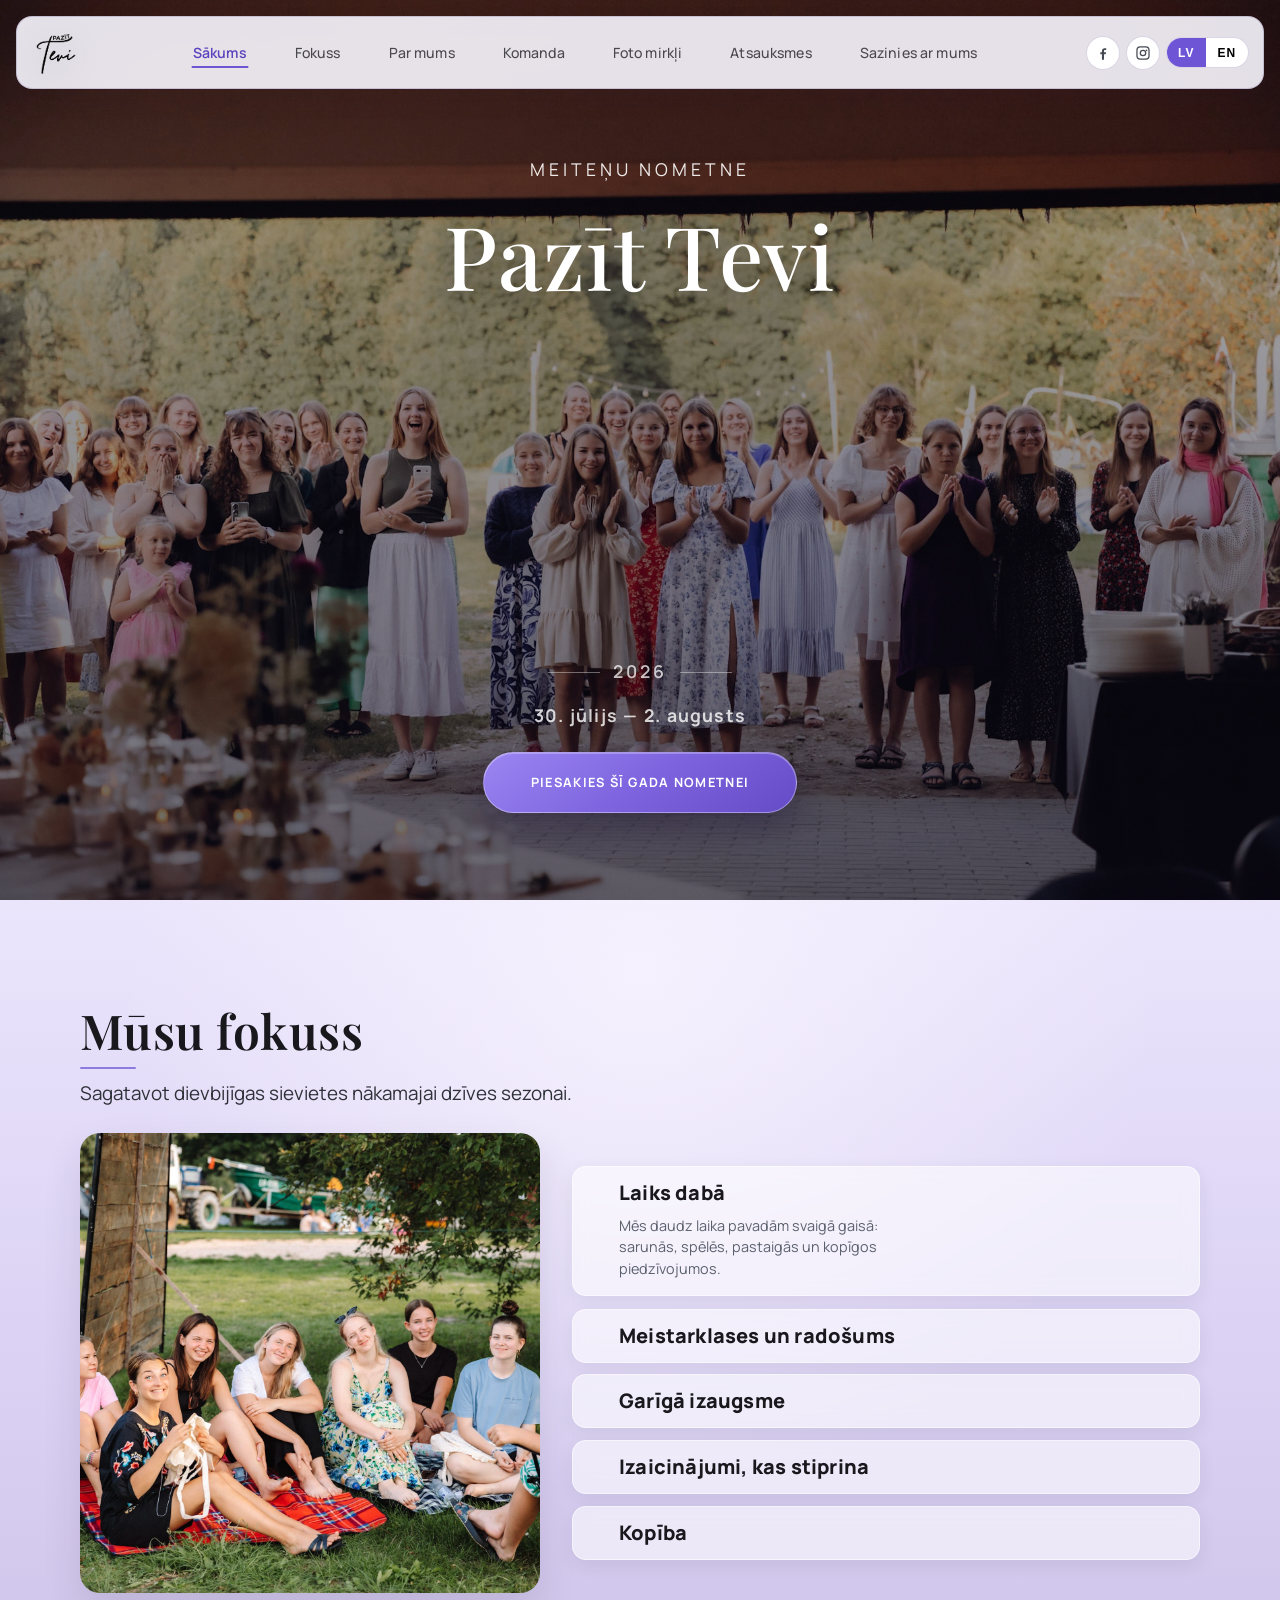
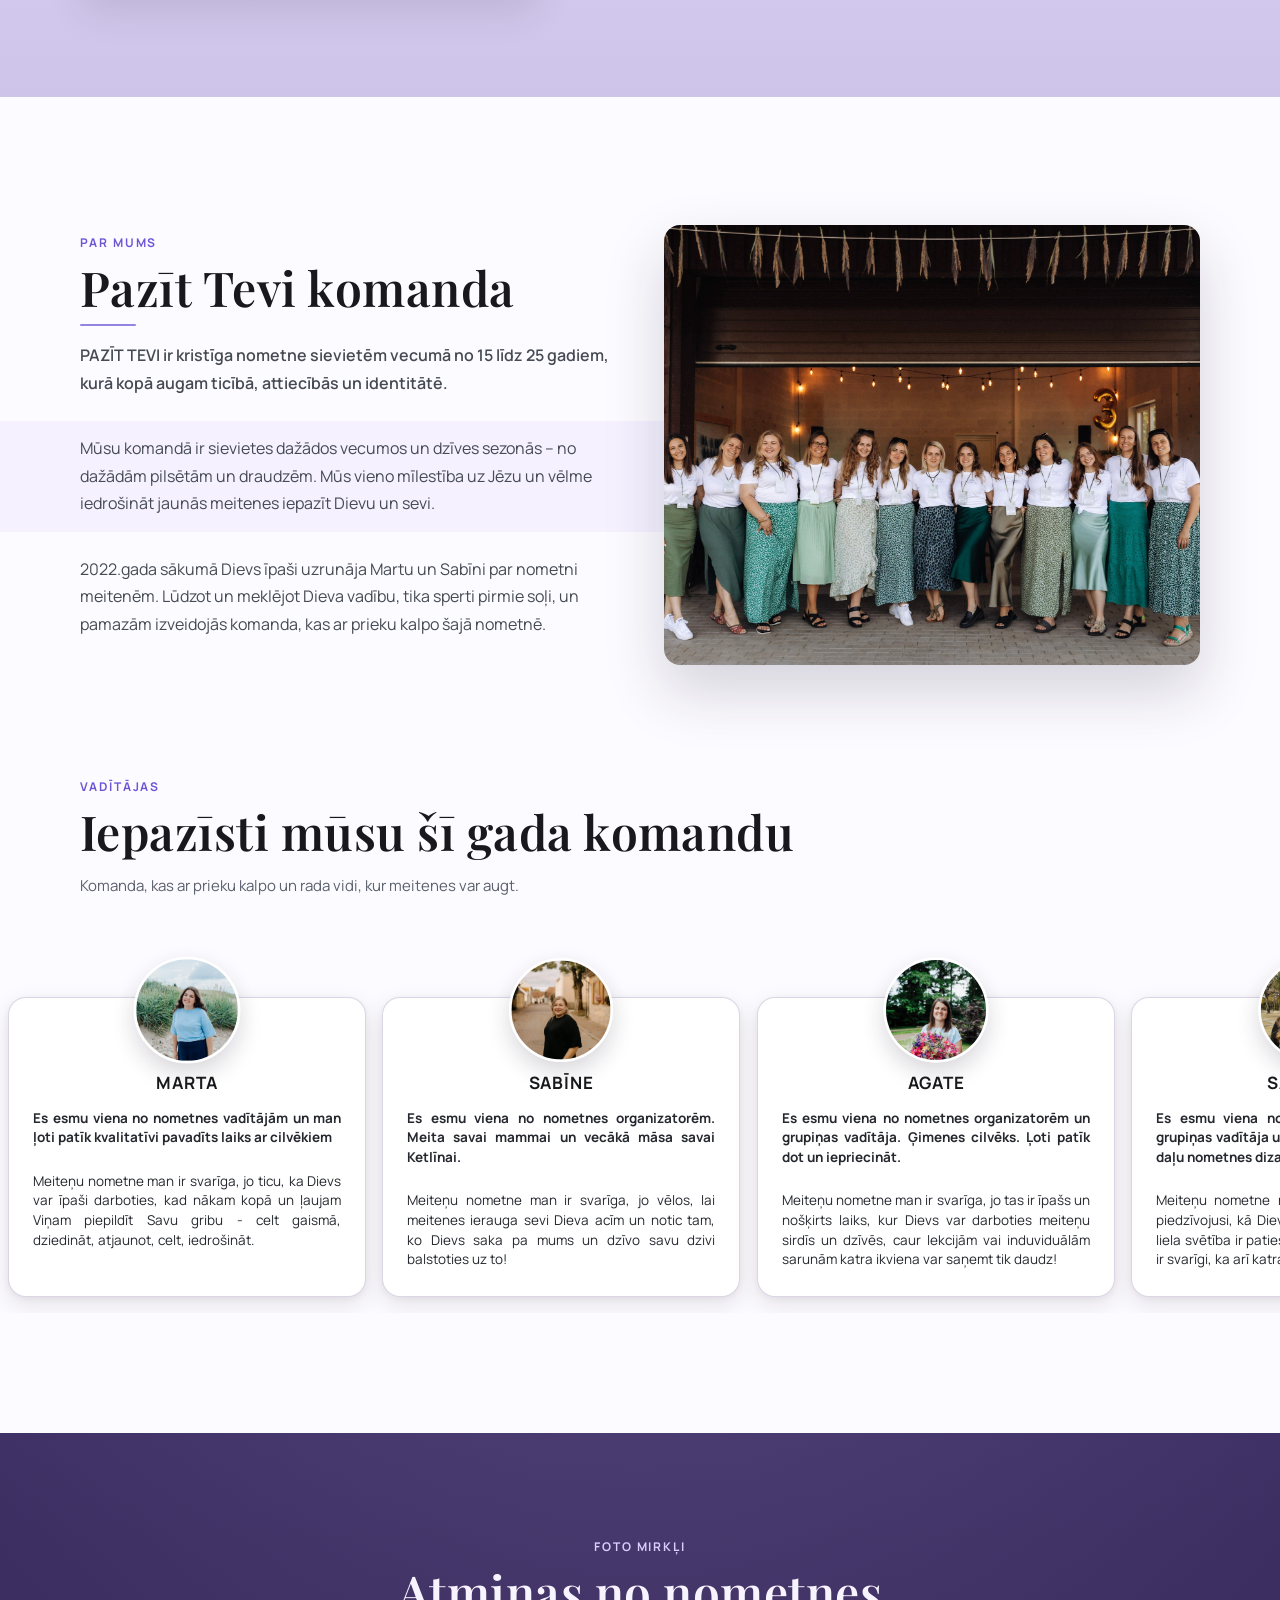
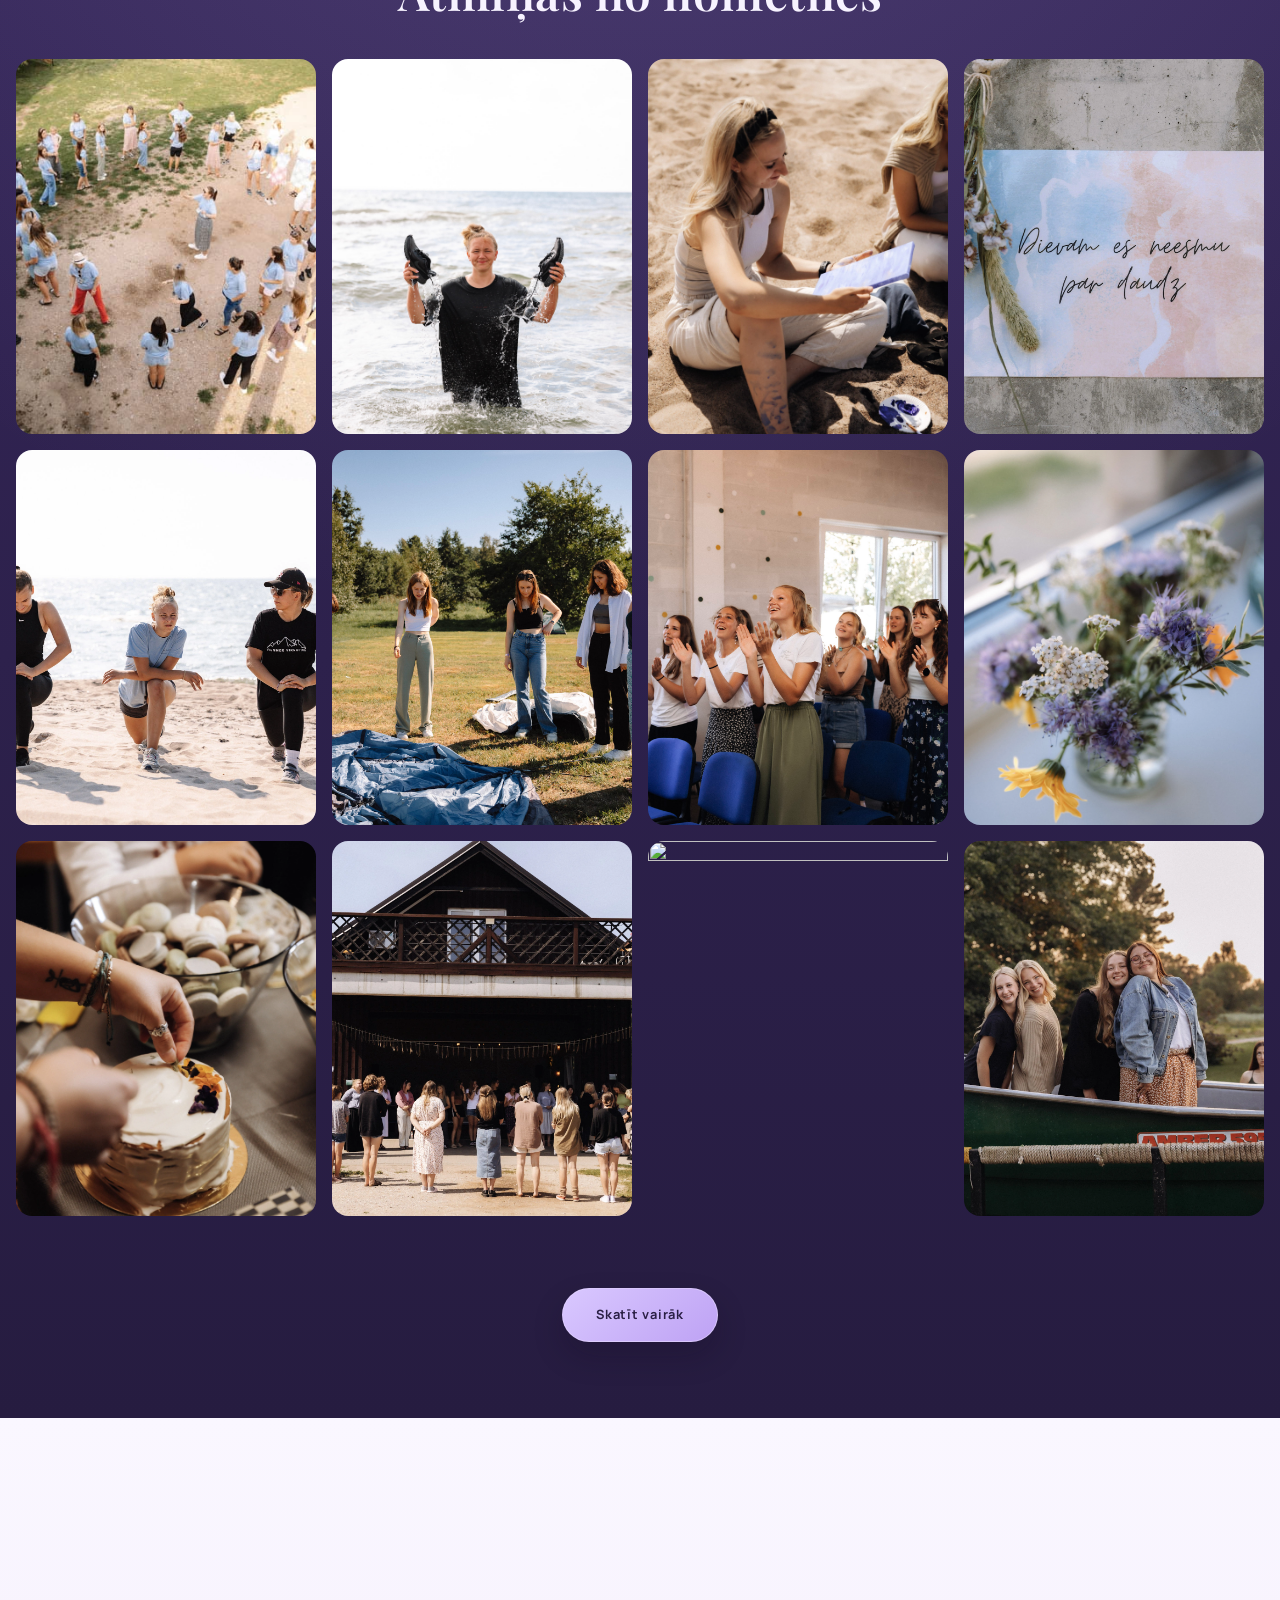
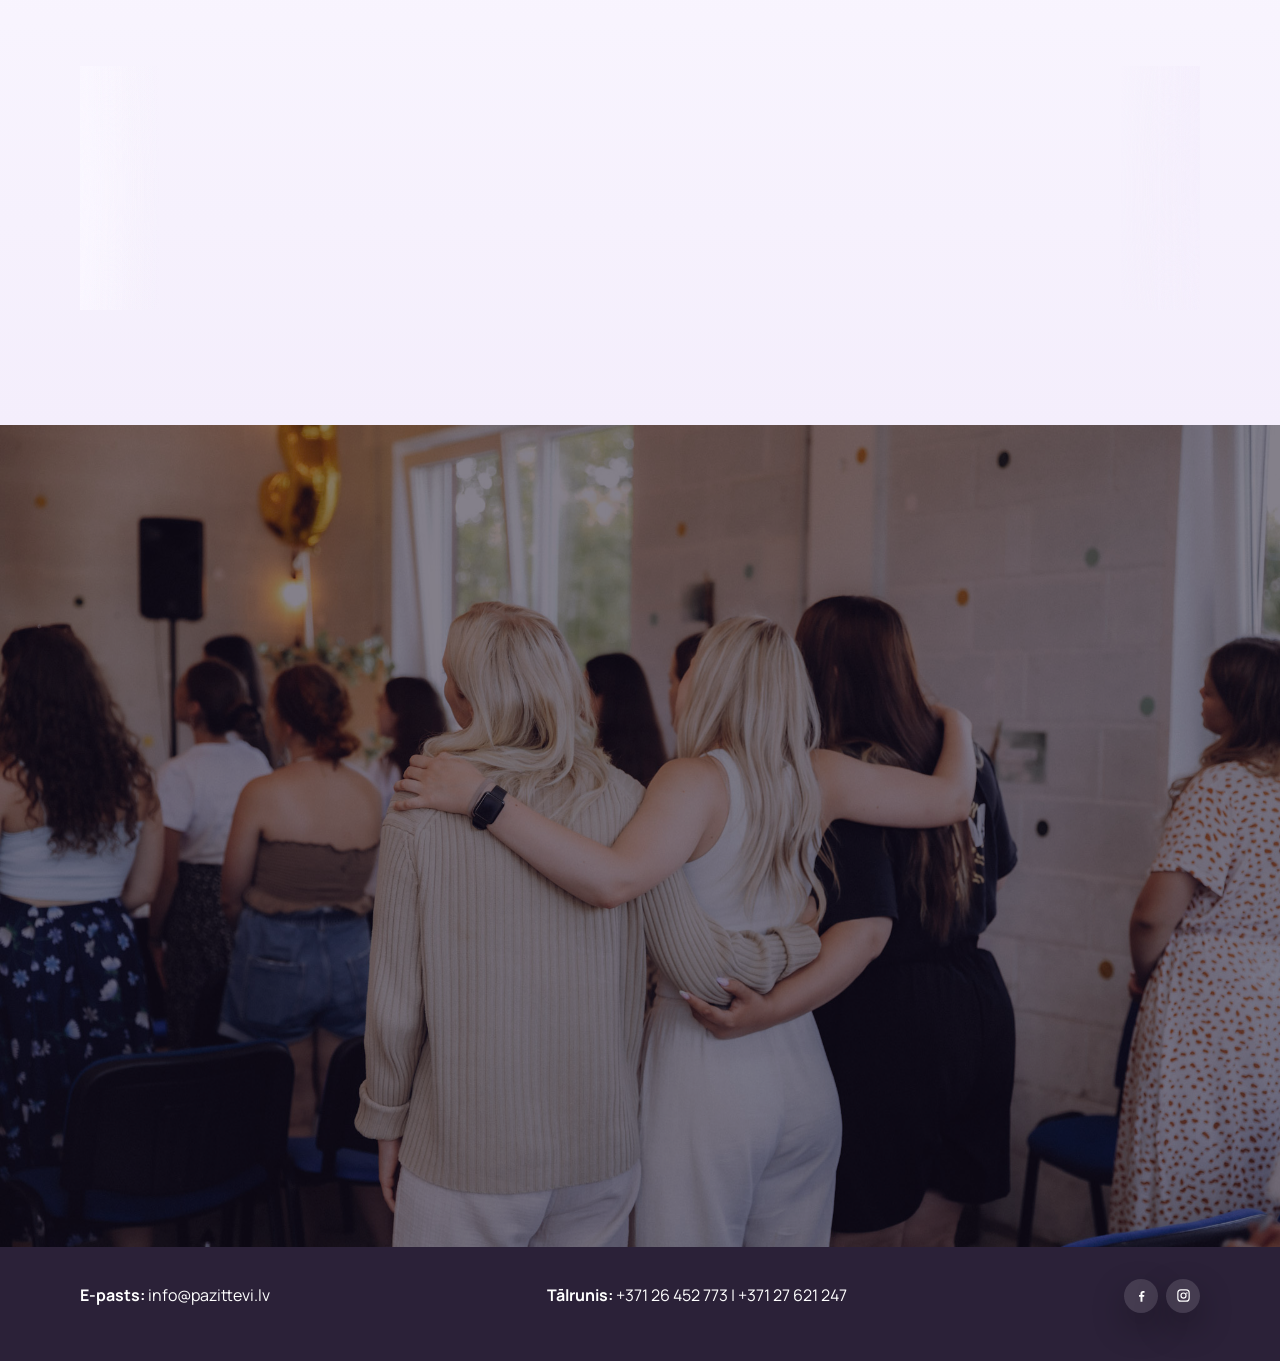
==== public/index.html @ a62237d1 "Pirms pieteikšanās" ====
<!doctype html>
<html lang="lv">
  <head>
    <meta charset="UTF-8" />
    <meta name="viewport" content="width=device-width, initial-scale=1.0" />
    <title data-i18n="meta.title">Pazīt Tevi | Meiteņu Nometne</title>
    <link rel="icon" type="image/png" href="assets/Galerija/fav/favicon.png" />
    <link rel="preconnect" href="https://fonts.googleapis.com" />
    <link rel="preconnect" href="https://fonts.gstatic.com" crossorigin />
    <link
      href="https://fonts.googleapis.com/css2?family=Manrope:wght@400;500;600;700&family=Playfair+Display:wght@500;600;700&display=swap"
      rel="stylesheet"
    />
    <link rel="stylesheet" href="styles.css" />
  </head>
  <body>
    <header class="hero" id="top">
      <div class="hero-overlay"></div>

      <nav class="top-nav" id="mainNav">
        <a href="#top" class="nav-logo" aria-label="Pazīt Tevi sākumlapa">
          <img src="assets/Hero_page/logo.webp" alt="Pazīt Tevi logo" class="logo-image" />
        </a>

        <div class="main-nav-wrap">
          <a href="#top" data-i18n="nav.home">Sākums</a>
          <a href="#focus" data-i18n="nav.focus">Fokuss</a>
          <a href="#about" data-i18n="nav.about">Par mums</a>
          <a href="#team" data-i18n="nav.team">Komanda</a>
          <a href="#gallery" data-i18n="nav.gallery">Foto mirkļi</a>
          <a href="#testimonials" data-i18n="nav.testimonials">Atsauksmes</a>
          <a href="#contact" data-i18n="nav.contact">Sazinies ar mums</a>
        </div>

        <div class="top-nav-actions">
          <a class="social-icon" href="https://www.facebook.com/pazitsevi" target="_blank" rel="noreferrer" aria-label="Facebook">
            <svg viewBox="0 0 24 24" aria-hidden="true"><path d="M13.5 22v-8h2.6l.4-3h-3V9.1c0-.9.3-1.6 1.6-1.6h1.7V4.8c-.3 0-1.3-.1-2.4-.1-2.4 0-4 1.5-4 4.2V11H8v3h2.4v8h3.1Z"/></svg>
          </a>
          <a class="social-icon" href="https://www.instagram.com/pazit.tevi?utm_source=ig_web_button_share_sheet&igsh=ZDNlZDc0MzIxNw==" target="_blank" rel="noreferrer" aria-label="Instagram">
            <svg viewBox="0 0 24 24" aria-hidden="true"><path d="M7.8 2h8.4A5.8 5.8 0 0 1 22 7.8v8.4a5.8 5.8 0 0 1-5.8 5.8H7.8A5.8 5.8 0 0 1 2 16.2V7.8A5.8 5.8 0 0 1 7.8 2Zm8.3 1.9H7.9a4 4 0 0 0-4 4v8.2a4 4 0 0 0 4 4h8.2a4 4 0 0 0 4-4V7.9a4 4 0 0 0-4-4ZM12 7a5 5 0 1 1 0 10 5 5 0 0 1 0-10Zm0 1.9a3.1 3.1 0 1 0 0 6.2 3.1 3.1 0 0 0 0-6.2Zm5.4-2a1.2 1.2 0 1 1 0 2.4 1.2 1.2 0 0 1 0-2.4Z"/></svg>
          </a>
          <div class="lang-toggle" aria-label="Language switch">
            <button type="button" class="lang-btn active" data-lang="lv">LV</button>
            <button type="button" class="lang-btn" data-lang="en">EN</button>
          </div>
        </div>
      </nav>

      <div class="hero-content">
        <p class="hero-kicker" data-i18n="hero.kicker">MEITEŅU NOMETNE</p>
        <h1 data-i18n="hero.title">Pazīt Tevi</h1>
        <p class="hero-badge" data-i18n="hero.badge">2026</p>
        <p class="hero-caption" data-i18n="hero.caption">30. jūlijs — 2. augusts</p>
        <a href="https://docs.google.com/forms/d/e/1FAIpQLSccI2GHdu2BFEukZKq_CNhr7xhRUPAUCy51gvwIo7NWw7q-Ww/viewform" target="_blank" rel="noreferrer" class="btn btn-hero" data-i18n="hero.cta">Piesakies šī gada nometnei</a>
      </div>
    </header>

    <main>
      <section class="section-block focus-section" id="focus">
        <div class="section-head center">
          <h2 data-i18n="focus.title">Mūsu fokuss</h2>
          <p class="focus-subtitle" data-i18n="focus.subtitle">Sagatavot dievbijīgas sievietes nākamajai dzīves sezonai.</p>
        </div>
        <div class="focus-layout">
          <img src="assets/Fokuss.webp" alt="Meitenes aktivitātēs dabā" data-i18n-attr="alt:focus.imageAlt" />
          <div class="focus-points">
            <article class="focus-item">
              <button class="focus-trigger" type="button" aria-expanded="false">
                <span class="focus-icon" aria-hidden="true"><i data-lucide="leaf"></i></span>
                <h3 class="focus-heading" data-i18n="focus.item1.title">Laiks dabā</h3>
                <span class="focus-chevron" aria-hidden="true"><i data-lucide="chevron-down"></i></span>
              </button>
              <div class="focus-panel">
                <p data-i18n="focus.item1.copy">Mēs daudz laika pavadām svaigā gaisā: sarunās, spēlēs, pastaigās un kopīgos piedzīvojumos.</p>
              </div>
            </article>
            <article class="focus-item">
              <button class="focus-trigger" type="button" aria-expanded="false">
                <span class="focus-icon" aria-hidden="true"><i data-lucide="palette"></i></span>
                <h3 class="focus-heading" data-i18n="focus.item2.title">Meistarklases un radošums</h3>
                <span class="focus-chevron" aria-hidden="true"><i data-lucide="chevron-down"></i></span>
              </button>
              <div class="focus-panel">
                <p data-i18n="focus.item2.copy">No ēst gatavošanas līdz kustībai, skaistumkopšanai un radošām aktivitātēm.</p>
              </div>
            </article>
            <article class="focus-item">
              <button class="focus-trigger" type="button" aria-expanded="false">
                <span class="focus-icon" aria-hidden="true"><i data-lucide="sparkles"></i></span>
                <h3 class="focus-heading" data-i18n="focus.item3.title">Garīgā izaugsme</h3>
                <span class="focus-chevron" aria-hidden="true"><i data-lucide="chevron-down"></i></span>
              </button>
              <div class="focus-panel">
                <p data-i18n="focus.item3.copy">Nometnes centrā ir laiks ar Dievu. Lekcijās, sarunās un klusumā mācāmies labāk iepazīt Dievu un sevi.</p>
              </div>
            </article>
            <article class="focus-item">
              <button class="focus-trigger" type="button" aria-expanded="false">
                <span class="focus-icon" aria-hidden="true"><i data-lucide="mountain"></i></span>
                <h3 class="focus-heading" data-i18n="focus.item4.title">Izaicinājumi, kas stiprina</h3>
                <span class="focus-chevron" aria-hidden="true"><i data-lucide="chevron-down"></i></span>
              </button>
              <div class="focus-panel">
                <p data-i18n="focus.item4.copy">Ir arī brīži, kas palīdz pārkāpt savām robežām, vairojot drosmi, izturību, uzticēšanos sev un komandai.</p>
              </div>
            </article>
            <article class="focus-item">
              <button class="focus-trigger" type="button" aria-expanded="false">
                <span class="focus-icon" aria-hidden="true"><i data-lucide="heart"></i></span>
                <h3 class="focus-heading" data-i18n="focus.item5.title">Kopība</h3>
                <span class="focus-chevron" aria-hidden="true"><i data-lucide="chevron-down"></i></span>
              </button>
              <div class="focus-panel">
                <p data-i18n="focus.item5.copy">Svarīga nometnes daļa ir būt kopā. Sarunas, smiekli un draudzība, kur vari būt pieņemta tāda, kāda esi.</p>
              </div>
            </article>
          </div>
        </div>
      </section>

      <section class="section-block split about-section" id="about">
        <div class="about-text">
          <p class="section-tag" data-i18n="about.tag">Par mums</p>
          <h2 data-i18n="about.title">Pazīt Tevi komanda</h2>
          <p data-i18n="about.copy">
            <span class="about-lead">PAZĪT TEVI ir kristīga nometne sievietēm vecumā no 15 līdz 25 gadiem, kurā kopā augam ticībā, attiecībās un identitātē.</span>
            <span class="about-paragraph about-paragraph-highlight">Mūsu komandā ir sievietes dažādos vecumos un dzīves sezonās – no dažādām pilsētām un draudzēm. Mūs vieno mīlestība uz Jēzu un vēlme iedrošināt jaunās meitenes iepazīt Dievu un sevi.</span>
            <span class="about-paragraph">2022.gada sākumā Dievs īpaši uzrunāja Martu un Sabīni par nometni meitenēm. Lūdzot un meklējot Dieva vadību, tika sperti pirmie soļi, un pamazām izveidojās komanda, kas ar prieku kalpo šajā nometnē.</span>
          </p>
        </div>
        <img class="about-image" src="assets/vaditajas/komanda.webp" alt="Nometnes dalībnieces" data-i18n-attr="alt:about.imageAlt" />
      </section>

      <section class="section-block leaders-section" id="team">
        <div class="section-head">
          <p class="section-tag" data-i18n="team.tag">Vadītājas</p>
          <h2 data-i18n="team.title">Iepazīsti mūsu šī gada komandu</h2>
          <p class="team-subtitle" data-i18n="team.subtitle">Komanda, kas ar prieku kalpo un rada vidi, kur meitenes var augt.</p>
        </div>
        <div class="carousel-shell leaders-shell">
          <div class="leaders-track" id="teamTrack" tabindex="0" aria-label="Vadītāju kartīšu karuselis">
            <article class="leader-card"><img src="assets/vaditajas/marta.webp" alt="Marta" /><h3>MARTA</h3><p class="lead-strong">Es esmu viena no nometnes vadītājām un man ļoti patīk kvalitatīvi pavadīts laiks ar cilvēkiem</p><p>Meiteņu nometne man ir svarīga, jo ticu, ka Dievs var īpaši darboties, kad nākam kopā un ļaujam Viņam piepildīt Savu gribu - celt gaismā, dziedināt, atjaunot, celt, iedrošināt.</p></article>
            <article class="leader-card"><img src="assets/vaditajas/sabine.webp" alt="Sabine" /><h3>SABĪNE</h3><p class="lead-strong">Es esmu viena no nometnes organizatorēm. Meita savai mammai un vecākā māsa savai Ketlīnai.</p><p>Meiteņu nometne man ir svarīga, jo vēlos, lai meitenes ierauga sevi Dieva acīm un notic tam, ko Dievs saka pa mums un dzīvo savu dzivi balstoties uz to!</p></article>
            <article class="leader-card"><img src="assets/vaditajas/agate.webp" alt="Agate" /><h3>AGATE</h3><p class="lead-strong">Es esmu viena no nometnes organizatorēm un grupiņas vadītāja. Ģimenes cilvēks. Ļoti patīk dot un iepriecināt.</p><p>Meiteņu nometne man ir svarīga, jo tas ir īpašs un nošķirts laiks, kur Dievs var darboties meiteņu sirdīs un dzīvēs, caur lekcijām vai induviduālām sarunām katra ikviena var saņemt tik daudz!</p></article>
            <article class="leader-card"><img src="assets/vaditajas/samanta.webp" alt="Samanta" /><h3>SAMANTA</h3><p class="lead-strong">Es esmu viena no nometnes organizatorēm, grupiņas vadītāja un arī tā, kas rūpējas par lielu daļu nometnes dizaina.</p><p>Meiteņu nometne man ir ļoti svarīga, jo esmu piedzīvojusi, kā Dievs ir mainījis manu sirdi un cik liela svētība ir patiesi nodoties Viņam. Tāpēc man ir svarīgi, ka arī katra meitene to var piedzīvot.</p></article>
            <article class="leader-card"><img src="assets/vaditajas/ance.webp" alt="Ance" /><h3>ANCE</h3><p class="lead-strong">Es esmu tā, kura rada svētku sajūtu un skaistumu apkārt nometnē. Man ir svarīgas un pamanu mazās detaļas.</p><p>Meiteņu nometne man ir svarīga, jo man rūp, lai jaunas meitenes iepazītu Dievu un caur to atklātu savu identitāti, sievišķību un aicinājumu.
           </p></article>
            <article class="leader-card"><img src="assets/vaditajas/agnese.webp" alt="Agnese" /><h3>AGNESE</h3><p class="lead-strong">Es esmu atbildīga par nometnes kārtību un tīrību. Man patik parūpēties, lai visi justos labi.</p><p>Meiteņu nometne man ir svarīga, jo tā ir vieta meitenēm, kur piedzīvot māsu sadraudzību, sapratni, piedzīvot cerību, piedošanu, un iespēju piedot citiem.</p></article>
            <article class="leader-card"><img src="assets/vaditajas/zanda.webp" alt="Zanda" /><h3>ZANDA</h3><p class="lead-strong">Es esmu daudzpusīgums:s grupiņas vadītāja, slavēšanas komandā un meistarklases vadītāja šī gada nometnē.</p><p>Meiteņu nometne man ir svarīga, jo pasaule ir diezgan skarba vieta, kurā, manuprāt, ir labi, ka meitenes iegūst kādu “virzienu karti” savai vērtībai, nozīmībai un brīnišķīgumam Dieva acīs.</p></article>
            <article class="leader-card"><img src="assets/vaditajas/amanda.webp" alt="Amanda" /><h3>AMANDA</h3><p class="lead-strong">Es esmu nometnes plānošanas komandā un meiteņu grupas vadītāja, mani interesē viss par un ap veselīgu dzīvesveidu. </p><p>Meiteņu nometne man ir īpaši svarīga, jo redzu, cik daudz tajā var mācīties, dzirdēt un no jauna atklāt patiesības, ko Bībele māca par sievieti.</p></article>
            <article class="leader-card"><img src="assets/vaditajas/diana.webp" alt="Diāna" /><h3>DIĀNA</h3><p class="lead-strong">Es esmu sieva vienam,mamma četriem un Dieva mīļā meita. Ikdienā nodarbojas ar "viesuļvētras" koordinēšanu.
</p><p>Meiteņu nometne man ir svarīga,jo tā ir iespēja kalpojot citām,augt pašai. Esmu pārliecināta,ka sievietēm ir ļoti svarīga kopiena, kurā justies sadzirdētai,saprastai un apmīļotai.
</p></article>
            <article class="leader-card"><img src="assets/vaditajas/karline.webp" alt="Karlīne" /><h3>KARLĪNE</h3><p class="lead-strong">Esmu grupiņas vadītāja. Manu sirdi īpaši silda skaisti saulrieti un cilvēku smiekli.
</p><p>Meiteņu nometne man ir svarīga, jo tā palīdz meitenēm piedzīvot Dieva mīlestību, noticēt tai un iemācīties pieņemt sevi tādas, kādas Dievs viņas ir radījis.</p></article>
            <article class="leader-card"><img src="assets/vaditajas/guna.webp" alt="Guna" /><h3>GUNA</h3><p class="lead-strong">Es esmu mazās grupas vadītāja un palīdzu ar citiem mazākiem, lielākiem darbiņiem. Esmu ļoti pacietīga.</p><p>Meiteņu nometne man ir svarīga, jo tā stiprina ticību, veicina vērtību apzināšanos un palīdz augt garīgi, emocionāli un savstarpējās attiecībās.</p></article>
          </div>
        </div>
      </section>

      <section class="section-block gallery-section" id="gallery">
        <div class="section-head center">
          <p class="section-tag" data-i18n="gallery.tag">Foto mirkļi</p>
          <h2 data-i18n="gallery.title">Atmiņas no nometnes</h2>
        </div>
        <div class="mosaic-grid">
          <img class="mosaic-tall" src="assets/Galerija/12/ice_breaker.webp" alt="" />
          <img src="assets/Galerija/12/lej_kurpes.webp" alt="" />
          <img src="assets/Galerija/12/sonora_krasas.webp" alt="" />
          <img class="mosaic-wide" src="assets/Galerija/12/uzraksts_par_daudz.webp" alt="" />
          <img src="assets/Galerija/12/vingro_3_jura.webp" alt="" />
          <img class="mosaic-tall" src="assets/Galerija/12/telti_stelle_vairaki.webp" alt="" />
          <img src="assets/Galerija/12/barins_plaude.webp" alt="" />
          <img src="assets/Galerija/12/zil_puke.webp" alt="" />
          <img class="mosaic-wide" src="assets/Galerija/12/taisa_kuku.webp" alt="" />
          <img src="assets/Galerija/12/garaza_apli.webp" alt="" />
          <img src="assets/Galerija/12/3_samilojas.webp" alt="" />
          <img src="assets/Galerija/12/meitenes_laiva.webp" alt="" />
        </div>
        <a href="gallery.html" class="see-more" data-i18n="gallery.more">Skatīt vairāk</a>
      </section>

      <section class="section-block testimonials-section" id="testimonials">
        <div class="section-head center">
          <p class="section-tag" data-i18n="testimonials.tag">Atsauksmes</p>
          <h2 data-i18n="testimonials.title">Ko saka meitenes pēc nometnes</h2>
        </div>
        <div class="carousel-shell reviews-shell">
          <div class="reviews-track" id="reviewsTrack">
            <article class="review-card">
              <h3 class="review-name">Lana</h3>
              <p class="review-role">NOMETNES DALĪBNIECE</p>
              <p class="review-text" data-fulltext="Nometne, brīdis, kur es saņēmu drosmi atvērt savu sirdi un izlaist ilgi turētos putniņus no šī smagā dzelzs būra. Vieta, kur var izjust milzīgu lepnumu par ikvienu lielo un mazo sievieti, kur var izjust izaugsmi un atvērtību. Šī bija vieta, kur varēju atkal sajust un būt pateicīga, lepna par to, ka esmu sieviete. Pateikties par visu, kas ir bijis un šīs četras dienas, man liekas, ka ir iedvesma uz visām nākošajām dienām, ka mana pagātne nav punkts manam stāstam, ka tas ir tikai viens no komatiem. Visiem notikumiem ir iemesls, tam visam ir vērtība. Mēs varam būt sievietes un lepoties ar to, nevis kaunēties. Mēs esam Dieva princeses, kurām kroni ir uzlicis pats visuvarenais Dievs, bet tā ir mūsu izvēle šo kroni piekārtot, kad tas ir sašķiebies. Viņš gaida mūs mājās un Viņš ir devis mums brīvu izvēli - būt Viņa bērniem, Viņa princesītēm. Sirds visvairāk saka - PALDIES. Tiik vērtīgi."></p>
              <button type="button" class="read-more">Lasīt vairāk</button>
            </article>
            <article class="review-card">
              <h3 class="review-name">Katrīna</h3>
              <p class="review-role">NOMETNES DALĪBNIECE</p>
              <p class="review-text" data-fulltext="Šī nometne man bija liela svētība. Es guvu iespēju pārdomāt dažādas man svarīgas tēmas, vēl vairāk satuvināties ar Dievu un redzēt, kā Viņš darbojās visu meiteņu dzīvēs. Šīs dienas nometnē bija emocijām bagātas un piepildītas ar Dieva mīlestību."></p>
              <button type="button" class="read-more">Lasīt vairāk</button>
            </article>
            <article class="review-card">
              <h3 class="review-name">Inita</h3>
              <p class="review-role">NOMETNES DALĪBNIECE</p>
              <p class="review-text" data-fulltext="Man dodoties uz nometni nebija nekādas ekspektacijas un likās cik tas būs savādi. Neviens džeks nebūs, reāli kā tas būs? Bet nometne meitenēm, to nevar pat aprakstīt cik īpaši tas ir. Runāt par aktuālām lietām, kas ir kā iedrošinājums meitenēm, veidot neaizmirstamas draudzības, būt saprastai un atrasties gaisotnē, kas ir vienkārši pilna ar mīlestību un sievišķību. Un pat nostaigāt nometni ar kleitu vai svārkiem un tev nav jāpārģērbjas, ja gribi iesaistīties, jo kleita visbiežāk nav atbilstošākais apģērbs, tā jau pati par sevi ir uzvara. Grūti pat vārdiem aprakstīt, bet nometnē justies tik brīvi un tik mīlēti un bez jebkādiem kompleksiem, runāt par ticību, atlaist kādas sāpes, uzzināt ko jaunu par aktuālām tēmām un sevi, stiprināt saikni ar Dievu un mācīties no vecākām māsām. Tieši tādu nometni novēlu katram dzīvē piedzīvot."></p>
              <button type="button" class="read-more">Lasīt vairāk</button>
            </article>
            <article class="review-card">
              <h3 class="review-name">Karīna</h3>
              <p class="review-role">NOMETNES DALĪBNIECE</p>
              <p class="review-text" data-fulltext="Meiteņu nometne pazīt sevi = pazīt tevi šogad notika pirmo reizi, tā bija iespēja ieskatīties savā sirdī un iepazīt tā sirdi, kas mūs ir radījis. Četru dienu garumā mēs meitenes varējām klausīties lekcijas par tādām tēmām kā sieviete, sievietes cikls, attiecības ar pretējo dzimumu, vecākiem un mūsu radītāju un noslēdzošā lekcija bija par piedošanu. Lekcijās dzirdētais nepalika dzirdēts pa ausu galam, bet gan mājās tika paņemtas kādas vērtīgas atziņas un lietas, kuras turpmāk pielietot ikdienas. Vēl bez lekcijām mēs kopā skatījāmies filmu, devāmies kopīgā fiziski smagā pārbaudījumā, dejojām, izpaudāmies radoši dažādās radošajās darbnīcās un apzinājāmies savu vērtību, kā arī vienojāmies iedrošinošās sarunās mazajās grupiņās. Pirmspēdējā nometnes vakarā mums bija sagatavotas skaistas svētku vakariņas, kurās varējām svinēt sevi un piedzīvoto. Bet visa pamatā bija mūsu Kungs, mēs To kopīgi slavējām, dziedot un dejojot un priecājoties par kopīgu debesu Tēvu. Nometnē varēja ieraudzīt cik apbrīnojama ir meiteņu kopība un atbalsts vienai pret otru. Man bija patiess prieks būt daļai no pirmās meiteņu nometnes."></p>
              <button type="button" class="read-more">Lasīt vairāk</button>
            </article>
          </div>
        </div>
      </section>
    </main>

    <section class="contact-section" id="contact">
      <div class="contact-overlay"></div>
      <div class="contact-card">
        <p class="section-tag" data-i18n="contact.tag">Sazinies ar mums</p>
        <h2 data-i18n="contact.title">Sazinies ar mums</h2>
        <form class="contact-form" action="https://formsubmit.co/info@pazittevi.lv" method="POST">
          <input type="hidden" name="_captcha" value="false" />
          <input type="hidden" name="_subject" value="Jauns pieteikums no Pazit Tevi mājaslapas" />
          <label><span data-i18n="contact.name">Vārds</span><input type="text" name="name" required /></label>
          <label><span data-i18n="contact.emailLabel">E-pasts</span><input type="email" name="email" required /></label>
          <label><span data-i18n="contact.question">Jautājums</span><textarea name="message" rows="5" required></textarea></label>
          <button type="submit" class="btn" data-i18n="contact.send">Nosūtīt</button>
        </form>
      </div>
    </section>

    <footer class="site-footer">
      <div class="footer-inner">
        <p><strong data-i18n="footer.emailLabel">E-pasts:</strong> info@pazittevi.lv</p>
        <p><strong data-i18n="footer.phoneLabel">Tālrunis:</strong> +371 26 452 773   |   +371 27 621 247</p>
        <div class="footer-icons">
          <a href="https://www.facebook.com/pazitsevi" target="_blank" rel="noreferrer" aria-label="Facebook">
            <svg viewBox="0 0 24 24" aria-hidden="true"><path d="M13.5 22v-8h2.6l.4-3h-3V9.1c0-.9.3-1.6 1.6-1.6h1.7V4.8c-.3 0-1.3-.1-2.4-.1-2.4 0-4 1.5-4 4.2V11H8v3h2.4v8h3.1Z"/></svg>
          </a>
          <a href="https://www.instagram.com/pazit.tevi?utm_source=ig_web_button_share_sheet&igsh=ZDNlZDc0MzIxNw==" target="_blank" rel="noreferrer" aria-label="Instagram">
            <svg viewBox="0 0 24 24" aria-hidden="true"><path d="M7.8 2h8.4A5.8 5.8 0 0 1 22 7.8v8.4a5.8 5.8 0 0 1-5.8 5.8H7.8A5.8 5.8 0 0 1 2 16.2V7.8A5.8 5.8 0 0 1 7.8 2Zm8.3 1.9H7.9a4 4 0 0 0-4 4v8.2a4 4 0 0 0 4 4h8.2a4 4 0 0 0 4-4V7.9a4 4 0 0 0-4-4ZM12 7a5 5 0 1 1 0 10 5 5 0 0 1 0-10Zm0 1.9a3.1 3.1 0 1 0 0 6.2 3.1 3.1 0 0 0 0-6.2Zm5.4-2a1.2 1.2 0 1 1 0 2.4 1.2 1.2 0 0 1 0-2.4Z"/></svg>
          </a>
        </div>
      </div>
    </footer>

    <script src="https://unpkg.com/lucide@latest"></script>
    <script src="script.js"></script>
  </body>
</html>
---- public/styles.css ----
:root {
  --bg: #fcfbff;
  --surface: #ffffff;
  --heading: #19181d;
  --text: #454a53;
  --muted: #5a606c;
  --accent: #6e55d6;
  --accent-dark: #5a43be;
  --line: rgba(69, 53, 126, 0.2);
  --shadow: 0 26px 60px rgba(35, 27, 58, 0.18);
  --radius: 20px;
  --image-radius: 16px;
  --purple-soft: #f3efff;
  --purple-deep: #2b2138;
  --space-1: 8px;
  --space-2: 16px;
  --space-3: 24px;
  --space-4: 32px;
  --space-5: 48px;
  --space-6: 72px;
  --space-7: 96px;
  --space-8: 120px;
  --space-section: 112px;
  --team-card-width: clamp(250px, 28vw, 360px);
  --team-track-left-pad: max(8px, env(safe-area-inset-left));
  --team-track-right-pad: max(8px, env(safe-area-inset-right));
  --team-avatar-overhang: 52px;
}

* {
  box-sizing: border-box;
}

html {
  scroll-behavior: smooth;
}

body {
  margin: 0;
  font-family: "Manrope", "Segoe UI", sans-serif;
  font-size: 16px;
  color: var(--text);
  background: var(--bg);
  line-height: 1.7;
  overflow-x: hidden;
}

h1,
h2,
h3,
p {
  margin: 0;
}

h1,
h2,
h3 {
  font-family: "Playfair Display", Georgia, serif;
  font-weight: 600;
  color: var(--heading);
  line-height: 1.1;
  letter-spacing: 0.01em;
}

h3 {
  font-size: 20px;
}

a {
  color: inherit;
  text-decoration: none;
}

img {
  display: block;
  width: 100%;
  object-fit: cover;
}

.reveal {
  opacity: 0;
  transition: opacity 0.6s ease, transform 0.6s ease;
  will-change: opacity, transform;
}

.reveal-text {
  transform: translateY(18px);
}

.reveal-media {
  transform: translateY(14px) scale(0.97);
}

.reveal.is-visible {
  opacity: 1;
  transform: translateY(0) scale(1);
}

.hero {
  position: relative;
  min-height: 100vh;
  background-image: url("assets/Hero_page/bilde.webp");
  background-size: cover;
  background-position: center;
  background-attachment: fixed;
  display: grid;
  place-items: center;
  padding: 1.2rem;
}

.hero-overlay {
  position: absolute;
  inset: 0;
  background:
    radial-gradient(circle at 50% 24%, rgba(12, 8, 24, 0.1) 0%, rgba(12, 8, 24, 0) 42%),
    linear-gradient(180deg, rgba(10, 7, 20, 0.34) 0%, rgba(10, 7, 20, 0.46) 58%, rgba(10, 7, 20, 0.62) 100%);
}

.top-nav {
  position: fixed;
  top: 1rem;
  left: 50%;
  transform: translateX(-50%);
  z-index: 40;
  width: min(1280px, calc(100% - 2rem));
  display: flex;
  align-items: center;
  justify-content: space-between;
  gap: 1rem;
  padding: 0.6rem 0.9rem;
  border-radius: 16px;
  background: rgba(250, 248, 255, 0.9);
  backdrop-filter: blur(9px);
  border: 1px solid var(--line);
  box-shadow: 0 10px 24px rgba(35, 27, 58, 0.09);
  transition: all 280ms ease;
}

.nav-logo {
  display: inline-flex;
  align-items: center;
  gap: 0.55rem;
}

.logo-image {
  width: 52px;
  height: 52px;
  object-fit: contain;
  filter: drop-shadow(0 8px 18px rgba(0, 0, 0, 0.22));
}

.logo-text {
  font-weight: 700;
  font-size: 0.95rem;
}

.main-nav-wrap {
  display: flex;
  align-items: center;
  justify-content: center;
  gap: var(--space-2);
  flex-wrap: wrap;
}

.main-nav-wrap a {
  position: relative;
  font-size: 0.88rem;
  font-weight: 500;
  letter-spacing: 0.01em;
  border-radius: 999px;
  padding: var(--space-1) var(--space-2);
  color: rgba(25, 24, 29, 0.76);
  transition: color 180ms ease, background-color 180ms ease;
}

.main-nav-wrap a::after {
  content: "";
  position: absolute;
  left: 50%;
  bottom: 5px;
  width: calc(100% - 1.8rem);
  height: 1.5px;
  border-radius: 999px;
  background: var(--accent);
  transform: translateX(-50%) scaleX(0);
  transform-origin: center;
  transition: transform 220ms ease;
}

.main-nav-wrap a:hover {
  background: rgba(110, 85, 214, 0.08);
  color: var(--accent-dark);
}

.main-nav-wrap a:hover::after {
  transform: translateX(-50%) scaleX(1);
}

.main-nav-wrap a.active {
  color: var(--accent-dark);
  font-weight: 600;
}

.main-nav-wrap a.active::after {
  transform: translateX(-50%) scaleX(1);
}

.top-nav-actions {
  display: flex;
  align-items: center;
  gap: 0.35rem;
}

.social-icon {
  width: 34px;
  height: 34px;
  border-radius: 50%;
  display: inline-grid;
  place-items: center;
  background: var(--surface);
  border: 1px solid var(--line);
}

.social-icon svg {
  width: 16px;
  height: 16px;
  fill: var(--text);
}

.lang-toggle {
  display: inline-flex;
  border: 1px solid var(--line);
  border-radius: 999px;
  overflow: hidden;
  background: var(--surface);
}

.lang-btn {
  border: 0;
  background: transparent;
  font-size: 0.75rem;
  letter-spacing: 0.08em;
  font-weight: 700;
  padding: 0.45rem 0.72rem;
  cursor: pointer;
}

.lang-btn.active {
  background: var(--accent);
  color: #fff;
}

.hero-content {
  position: relative;
  z-index: 2;
  color: #fff;
  text-align: center;
  max-width: 760px;
  width: min(760px, 100%);
  min-height: clamp(660px, 86vh, 940px);
  padding: clamp(78px, 9vh, 112px) var(--space-2) clamp(10px, 2.8vh, 24px);
  margin-top: 0;
  display: flex;
  flex-direction: column;
  align-items: center;
  justify-content: flex-start;
}

.hero-kicker {
  font-size: clamp(0.95rem, 1.8vw, 1.1rem);
  letter-spacing: 0.22em;
  text-transform: uppercase;
  margin-bottom: 1.35rem;
  margin-top: 0.7rem;
  color: rgba(255, 255, 255, 0.9);
}

.hero-content h1 {
  font-size: clamp(3.5rem, 8.2vw, 88px);
  font-weight: 500;
  color: #fff;
  letter-spacing: 0.015em;
  margin-bottom: 0;
  text-shadow: 0 10px 24px rgba(8, 6, 16, 0.3);
}

.hero-badge {
  display: inline-flex;
  align-items: center;
  justify-content: center;
  gap: 0.82rem;
  margin-top: auto;
  margin-bottom: 0.85rem;
  font-size: clamp(0.95rem, 1.8vw, 1.1rem);
  letter-spacing: 0.18em;
  font-weight: 600;
  color: rgba(255, 255, 255, 0.82);
  opacity: 0.9;
}

.hero-badge::before,
.hero-badge::after {
  content: "";
  width: clamp(30px, 4.8vw, 52px);
  height: 1px;
  background: rgba(255, 255, 255, 0.42);
}

.hero-caption {
  font-size: clamp(0.95rem, 1.8vw, 1.1rem);
  font-weight: 700;
  letter-spacing: 0.07em;
  margin-top: 0;
  margin-bottom: 1.35rem;
  transform: none;
  color: rgba(255, 255, 255, 0.8);
}

.btn {
  display: inline-block;
  border: 0;
  border-radius: 18px;
  padding: 1.08rem 2.1rem;
  text-transform: uppercase;
  font-size: 0.8rem;
  letter-spacing: 0.08em;
  font-weight: 700;
  background: linear-gradient(140deg, var(--accent), var(--accent-dark));
  color: #fff;
  box-shadow: 0 14px 30px rgba(70, 43, 121, 0.24);
  cursor: pointer;
  transition: transform 180ms ease, box-shadow 180ms ease, filter 180ms ease;
}

.btn:hover {
  transform: translateY(-2px);
  box-shadow: 0 18px 36px rgba(70, 43, 121, 0.3);
  filter: brightness(1.04);
}

.btn-hero {
  margin-top: 0;
  padding: 1.16rem 2.95rem;
  border-radius: 999px;
  font-size: 0.8rem;
  letter-spacing: 0.1em;
  font-weight: 700;
  text-transform: uppercase;
  background: linear-gradient(145deg, #9b86f2 0%, #7f66e0 48%, #654cc6 100%);
  color: #fff;
  border: 1px solid rgba(255, 255, 255, 0.34);
  box-shadow:
    0 16px 34px rgba(26, 14, 56, 0.34),
    inset 0 1px 0 rgba(255, 255, 255, 0.26);
  transform: translateY(0);
  transition: transform 240ms cubic-bezier(0.22, 1, 0.36, 1), box-shadow 240ms ease, filter 240ms ease;
}

.btn-hero:hover {
  transform: translateY(-3px);
  box-shadow:
    0 20px 38px rgba(26, 14, 56, 0.38),
    inset 0 1px 0 rgba(255, 255, 255, 0.3);
  filter: brightness(1.06);
}

.btn-hero:active {
  transform: translateY(-1px);
  box-shadow:
    0 11px 24px rgba(26, 14, 56, 0.3),
    inset 0 1px 0 rgba(255, 255, 255, 0.22);
}

.section-block {
  width: min(1120px, calc(100% - 2rem));
  margin: var(--space-section) auto 0;
}

.section-head {
  margin-bottom: 40px;
}

.section-head.center {
  text-align: center;
}

.section-tag {
  letter-spacing: 0.16em;
  text-transform: uppercase;
  font-size: 12px;
  font-weight: 700;
  color: var(--accent);
  margin-bottom: var(--space-1);
}

.section-head h2,
.split h2,
.contact-card h2 {
  font-size: clamp(2rem, 5vw, 48px);
  margin-bottom: var(--space-2);
}

.team-subtitle {
  max-width: 62ch;
  margin-top: 4px;
  color: var(--muted);
  font-size: 15px;
  line-height: 1.55;
}

.leaders-section {
  width: 100%;
  max-width: none;
  overflow-x: clip;
  overflow-y: visible;
  overscroll-behavior-x: contain;
}

.leaders-section .section-head {
  width: min(1120px, calc(100% - 2rem));
  margin: 0 auto 40px;
}

.focus-section {
  position: relative;
  width: 100%;
  margin: 0;
  background-color: #ddd4f5;
  overflow: hidden;
  border-radius: 0;
  padding: 104px 0;
}

.focus-section::before {
  content: "";
  position: absolute;
  inset: 0;
  background:
    radial-gradient(circle at 50% 10%, rgba(250, 246, 255, 0.74) 0%, rgba(250, 246, 255, 0) 54%),
    linear-gradient(180deg, #ebe5fc 0%, #ddd4f5 50%, #cec4ea 100%);
  pointer-events: none;
}

.focus-section > * {
  position: relative;
  z-index: 1;
  width: min(1120px, calc(100% - 2rem));
  margin-left: auto;
  margin-right: auto;
}

.focus-subtitle {
  font-size: 1.18rem;
  color: #2e3138;
  margin-bottom: var(--space-3);
}

.focus-section .section-head {
  margin-bottom: var(--space-2);
}

.focus-section .section-head.center {
  text-align: left;
}

.focus-section .section-head h2 {
  margin-bottom: var(--space-1);
}

.focus-section .section-head h2::after {
  content: "";
  display: block;
  width: 56px;
  height: 2px;
  margin-top: 10px;
  border-radius: 999px;
  background: rgba(110, 85, 214, 0.72);
}

.focus-layout {
  margin-top: var(--space-1);
  display: flex;
  flex-direction: column;
  gap: var(--space-4);
  align-items: stretch;
}

.focus-layout img {
  width: 100%;
  max-width: 100%;
  border-radius: 20px;
  min-height: 400px;
  box-shadow: 0 18px 38px rgba(43, 33, 56, 0.12);
  align-self: stretch;
}

.focus-points {
  display: flex;
  flex-direction: column;
  gap: 12px;
  justify-content: flex-start;
  min-width: 0;
  align-self: stretch;
  margin-top: 0;
}

.focus-item {
  min-height: 0;
  background: rgba(255, 255, 255, 0.56);
  backdrop-filter: blur(8px);
  -webkit-backdrop-filter: blur(8px);
  border: 1px solid rgba(255, 255, 255, 0.52);
  border-radius: 14px;
  padding: 8px 14px;
  box-shadow: 0 6px 18px rgba(43, 33, 56, 0.08);
  transition: transform 180ms ease, box-shadow 220ms ease, background-color 220ms ease;
}

.focus-item:hover {
  transform: translateY(-2px);
  background: rgba(255, 255, 255, 0.72);
  box-shadow: 0 8px 18px rgba(43, 33, 56, 0.1);
}

.focus-trigger {
  width: 100%;
  border: 0;
  background: transparent;
  display: grid;
  grid-template-columns: auto 1fr auto;
  align-items: center;
  gap: 10px;
  padding: 6px 0;
  cursor: pointer;
  text-align: left;
}

.focus-icon {
  width: 22px;
  height: 22px;
  flex: 0 0 22px;
  color: #8f88a8;
  margin-top: 0;
}

.focus-icon svg {
  width: 22px;
  height: 22px;
  stroke-width: 1.5;
  fill: none;
  stroke-linecap: round;
  stroke-linejoin: round;
}

.focus-heading {
  font-family: "Manrope", "Segoe UI", sans-serif;
  font-size: 20px;
  font-weight: 800;
  margin: 0;
  line-height: 1.18;
}

@media (max-width: 780px) {
  .focus-heading {
    font-size: 16px;
  }
}

.focus-chevron {
  display: inline-flex;
  align-items: center;
  justify-content: center;
  color: var(--accent-dark);
  line-height: 0;
  transform: rotate(0deg);
  transition: transform 240ms ease;
}

.focus-chevron svg {
  width: 18px;
  height: 18px;
  stroke-width: 2;
}

.focus-panel {
  overflow: hidden;
  max-height: 0;
  transition: max-height 360ms ease;
}

.focus-item.is-open .focus-chevron {
  transform: rotate(180deg);
}

.focus-panel p {
  color: var(--muted);
  font-size: 0.9rem;
  line-height: 1.5;
  max-width: 34ch;
  margin: 0;
  padding: 4px 0 8px 32px;
}

.split {
  display: grid;
  grid-template-columns: 1fr 1fr;
  gap: var(--space-5);
  align-items: start;
}

.about-section {
  margin-top: var(--space-section);
}

.about-text {
  padding-top: var(--space-3);
}

.about-text h2 {
  margin-bottom: 0;
}

.about-text h2::after {
  content: "";
  display: block;
  width: 56px;
  height: 2px;
  margin-top: 10px;
  border-radius: 999px;
  background: rgba(110, 85, 214, 0.72);
}

.about-text [data-i18n="about.copy"] {
  margin-top: var(--space-2);
  display: grid;
  gap: var(--space-3);
  max-width: 58ch;
  line-height: 1.72;
}

.about-text .about-lead,
.about-text .about-paragraph {
  display: block;
}

.about-text .about-lead {
  font-weight: 600;
}

.about-text .about-paragraph-highlight {
  position: relative;
  z-index: 0;
  padding: 14px 0;
}

.about-text .about-paragraph-highlight::before {
  content: "";
  position: absolute;
  z-index: -1;
  top: 0;
  bottom: 0;
  left: calc(50% - 50vw);
  right: calc(50% - 50vw);
  background: #f5f1ff;
}

.about-image {
  margin-top: var(--space-2);
  border-radius: var(--image-radius);
  min-height: 440px;
  box-shadow: var(--shadow);
}

.carousel-shell {
  position: relative;
  overflow: visible;
}

.carousel-btn {
  width: 46px;
  height: 46px;
  border-radius: 50%;
  border: 1px solid var(--line);
  background: #fff;
  color: var(--text);
  cursor: pointer;
  box-shadow: 0 20px 48px rgba(22, 14, 31, 0.32);
}

.side-btn {
  position: absolute;
  top: 50%;
  transform: translateY(-50%);
  z-index: 5;
}

.side-left {
  left: -22px;
}

.side-right {
  right: -22px;
}

.leaders-track {
  display: flex;
  gap: var(--space-2);
  padding: var(--team-avatar-overhang) var(--team-track-right-pad) var(--space-2) var(--team-track-left-pad);
  overflow-x: auto;
  overflow-y: visible;
  touch-action: pan-x;
  -webkit-overflow-scrolling: touch;
  scroll-behavior: smooth;
  scroll-snap-type: x mandatory;
  scrollbar-width: none;
  -ms-overflow-style: none;
  scroll-padding-left: var(--team-track-left-pad);
  align-items: stretch;
}

.leaders-shell {
  width: 100vw;
  margin-left: calc(50% - 50vw);
  overflow-x: visible;
  overflow-y: visible;
  margin-top: var(--space-3);
  padding: var(--space-1) 0;
}

.leader-card {
  --photo-pos: 50% 32%;
  --photo-scale: 1.24;
  flex: 0 0 var(--team-card-width);
  background: var(--surface);
  border: 1px solid var(--line);
  border-radius: 18px;
  min-height: 300px;
  padding: 76px var(--space-3) var(--space-3);
  position: relative;
  overflow: visible;
  z-index: 1;
  box-shadow: 0 8px 24px rgba(26, 18, 35, 0.1), 0 2px 8px rgba(26, 18, 35, 0.06);
  scroll-snap-align: start;
  display: flex;
  flex-direction: column;
}

.leader-card img {
  width: 84px;
  height: 84px;
  aspect-ratio: 1 / 1;
  border-radius: 50%;
  position: absolute;
  top: -10%;
  left: 50%;
  margin: 0;
  border: 2px solid rgba(255, 255, 255, 0.9);
  box-shadow: 0 8px 18px rgba(43, 33, 56, 0.18);
  object-fit: cover;
  object-position: var(--photo-pos);
  transform: translate(-50%, 0) scale(var(--photo-scale));
}

.leaders-track::-webkit-scrollbar {
  display: none;
  height: 0;
}

.leaders-track .leader-card:nth-child(1) {
  --photo-pos: 50% 20%;
  --photo-scale: 1.27;
}

.leaders-track .leader-card:nth-child(2) {
  --photo-pos: 50% 26%;
  --photo-scale: 1.24;
}

.leaders-track .leader-card:nth-child(3) {
  --photo-pos: 50% 20%;
  --photo-scale: 1.25;
}

.leaders-track .leader-card:nth-child(4) {
  --photo-pos: 50% 24%;
  --photo-scale: 1.23;
}

.leaders-track .leader-card:nth-child(5) {
  --photo-pos: 50% 22%;
  --photo-scale: 1.24;
}

.leaders-track .leader-card:nth-child(6) {
  --photo-pos: 50% 30%;
  --photo-scale: 1.22;
}

.leaders-track .leader-card:nth-child(7) {
  --photo-pos: 50% 21%;
  --photo-scale: 1.26;
}

.leaders-track .leader-card:nth-child(8) {
  --photo-pos: 50% 26%;
  --photo-scale: 1.24;
}

.leaders-track .leader-card:nth-child(9) {
  --photo-pos: 50% 23%;
  --photo-scale: 1.25;
}

.leaders-track .leader-card:nth-child(10) {
  --photo-pos: 50% 21%;
  --photo-scale: 1.26;
}

.leaders-track .leader-card:nth-child(11) {
  --photo-pos: 50% 19%;
  --photo-scale: 1.28;
}

.leader-card h3 {
  text-align: center;
  font-family: "Manrope", "Segoe UI", sans-serif;
  font-size: 17px;
  font-weight: 700;
  text-transform: uppercase;
  color: #18191d;
  margin-bottom: var(--space-2);
  letter-spacing: 0.05em;
}

.lead-strong {
  display: block;
  font-size: 14px;
  font-weight: 700;
  color: #202227;
  margin-bottom: var(--space-1);
  line-height: 1.4;
}

.lead-strong.role-pill {
  display: inline-flex;
  align-items: center;
  justify-content: center;
  border-radius: 999px;
  padding: 4px 10px;
  border: 1px solid rgba(90, 67, 190, 0.22);
  background: rgba(110, 85, 214, 0.09);
  color: var(--accent-dark);
  font-size: 12px;
  letter-spacing: 0.04em;
  text-transform: uppercase;
}

.leader-card p {
  color: #25282e;
  font-size: 13.5px;
  text-align: justify;
  line-height: 1.45;
}

.leader-card p:last-child {
  overflow: visible;
  max-height: none;
  padding-right: 0;
}

.leader-card p + p {
  margin-top: var(--space-2);
}

.leaders-shell .side-left {
  left: 10px;
}

.leaders-shell .side-right {
  right: 10px;
}

.leaders-shell .carousel-btn {
  top: 50%;
}

.leaders-track:focus-visible {
  outline: 2px solid var(--accent);
  outline-offset: 4px;
}

.gallery-section {
  width: 100%;
  margin: var(--space-section) 0 0;
  background:
    radial-gradient(circle at 50% -20%, rgba(198, 182, 245, 0.2) 0%, rgba(198, 182, 245, 0) 56%),
    linear-gradient(180deg, #35265a 0%, #2d214c 52%, #261c40 100%);
  border-radius: 0;
  padding: 104px 0 76px;
}

.gallery-section > * {
  width: calc(100% - 2rem);
  margin-left: auto;
  margin-right: auto;
}

.gallery-section .section-tag {
  color: #d9ccff;
}

.gallery-section .section-head h2 {
  color: #f7f3ff;
}

.mosaic-grid {
  display: grid;
  grid-template-columns: repeat(4, minmax(0, 1fr));
  gap: var(--space-2);
}

.mosaic-grid img {
  border-radius: var(--image-radius);
  width: 100%;
  height: auto;
  aspect-ratio: 4 / 5;
  object-fit: cover;
  cursor: pointer;
  transition: transform 0.4s ease;
  transform-origin: center;
}

.mosaic-grid img:hover {
  transform: scale(1.03);
}

.see-more {
  margin: var(--space-6) auto 0;
  display: block;
  width: fit-content;
  padding: 0.95rem 2.05rem;
  border-radius: 999px;
  border: 1px solid rgba(228, 214, 255, 0.62);
  background: linear-gradient(140deg, #d9c8ff 0%, #bea2f4 100%);
  font-weight: 700;
  font-size: 0.8rem;
  letter-spacing: 0.06em;
  text-transform: none;
  color: #2a1f45;
  box-shadow: 0 14px 30px rgba(15, 10, 30, 0.24);
  transition: filter 200ms ease, transform 180ms ease, box-shadow 200ms ease;
}

.see-more:hover {
  filter: brightness(1.04);
  box-shadow: 0 18px 34px rgba(15, 10, 30, 0.28);
  transform: translateY(-2px);
}

body.lightbox-open {
  overflow: hidden;
}

.gallery-lightbox {
  position: fixed;
  inset: 0;
  z-index: 1200;
  display: grid;
  place-items: center;
  padding: clamp(20px, 4vw, 44px);
  background: rgba(16, 11, 30, 0.74);
  backdrop-filter: blur(3px);
  opacity: 0;
  visibility: hidden;
  pointer-events: none;
  transition: opacity 220ms ease, visibility 220ms ease;
}

.gallery-lightbox.is-open {
  opacity: 1;
  visibility: visible;
  pointer-events: auto;
}

.gallery-lightbox-media {
  max-width: min(94vw, 1080px);
  max-height: calc(100vh - clamp(78px, 11vh, 124px));
  width: auto;
  height: auto;
  border-radius: 18px;
  box-shadow: 0 22px 60px rgba(9, 5, 21, 0.55);
}

.gallery-lightbox-btn {
  position: absolute;
  border: 1px solid rgba(232, 223, 255, 0.5);
  background: rgba(28, 20, 52, 0.7);
  color: #f8f4ff;
  width: 42px;
  height: 42px;
  border-radius: 999px;
  display: grid;
  place-items: center;
  cursor: pointer;
  font-size: 24px;
  line-height: 1;
  transition: background-color 180ms ease, transform 180ms ease;
}

.gallery-lightbox-btn:hover {
  background: rgba(50, 35, 90, 0.9);
  transform: scale(1.04);
}

.gallery-lightbox-btn:focus-visible {
  outline: 2px solid #e2d5ff;
  outline-offset: 2px;
}

.gallery-lightbox-close {
  top: clamp(16px, 2.4vw, 26px);
  right: clamp(16px, 2.4vw, 26px);
}

.gallery-lightbox-prev {
  left: clamp(12px, 2.2vw, 26px);
  top: 50%;
  transform: translateY(-50%);
}

.gallery-lightbox-next {
  right: clamp(12px, 2.2vw, 26px);
  top: 50%;
  transform: translateY(-50%);
}

.gallery-lightbox-prev:hover,
.gallery-lightbox-next:hover {
  transform: translateY(-50%) scale(1.04);
}

.testimonials-section {
  width: 100%;
  max-width: none;
  margin-top: 0;
  margin-bottom: 0;
  padding: clamp(72px, 9vw, 116px) 0 clamp(72px, 9vw, 116px);
  background: linear-gradient(180deg, #faf7ff 0%, #f4eefc 100%);
  border-radius: 0;
  clear: both;
}

.testimonials-section .section-head {
  width: min(1120px, calc(100% - 2rem));
  margin: 0 auto clamp(28px, 5vw, 52px);
}

.reviews-shell {
  --reviews-fade-left: #faf7ff;
  --reviews-fade-right: #f4eefc;
  position: relative;
  width: min(1120px, calc(100% - 2rem));
  margin: 0 auto;
  overflow: hidden;
}

.reviews-shell::before,
.reviews-shell::after {
  content: "";
  position: absolute;
  top: 0;
  bottom: 0;
  width: clamp(42px, 6.2vw, 84px);
  pointer-events: none;
  z-index: 2;
}

.reviews-shell::before {
  left: 0;
  background:
    radial-gradient(120% 100% at 0% 50%, rgba(250, 247, 255, 0.44) 0%, rgba(250, 247, 255, 0.12) 58%, rgba(250, 247, 255, 0) 100%),
    linear-gradient(
      to right,
      rgba(250, 247, 255, 0.82) 0%,
      rgba(250, 247, 255, 0.56) 24%,
      rgba(250, 247, 255, 0.26) 58%,
      rgba(250, 247, 255, 0) 100%
    );
}

.reviews-shell::after {
  right: 0;
  background:
    radial-gradient(120% 100% at 100% 50%, rgba(244, 238, 252, 0.44) 0%, rgba(244, 238, 252, 0.12) 58%, rgba(244, 238, 252, 0) 100%),
    linear-gradient(
      to left,
      rgba(244, 238, 252, 0.82) 0%,
      rgba(244, 238, 252, 0.56) 24%,
      rgba(244, 238, 252, 0.26) 58%,
      rgba(244, 238, 252, 0) 100%
    );
}

.reviews-track {
  --reviews-gap: 32px;
  display: flex;
  width: 100%;
  flex-wrap: nowrap;
  gap: var(--reviews-gap);
  justify-content: flex-start;
  align-items: flex-start;
  will-change: transform;
  transform: translate3d(0, 0, 0);
  position: relative;
  z-index: 1;
  touch-action: pan-y;
  cursor: grab;
}

.review-card {
  flex: 0 0 calc((100% - (2 * var(--reviews-gap))) / 3);
  max-width: calc((100% - (2 * var(--reviews-gap))) / 3);
  background: #fff;
  border-radius: 24px;
  padding: 26px 24px 22px;
  border: 1px solid rgba(97, 76, 148, 0.1);
  box-shadow:
    0 14px 34px rgba(73, 51, 119, 0.09),
    0 2px 9px rgba(73, 51, 119, 0.05);
  transition: transform 260ms ease, box-shadow 260ms ease;
  display: flex;
  flex-direction: column;
}

.review-card:hover {
  transform: translateY(-4px);
  box-shadow:
    0 18px 38px rgba(73, 51, 119, 0.12),
    0 3px 11px rgba(73, 51, 119, 0.06);
}

.reviews-track.is-dragging {
  cursor: grabbing;
}

.reviews-track.is-dragging .review-card {
  user-select: none;
}

.review-text {
  color: #3c3f48;
  line-height: 1.6;
  font-size: 14px;
  margin-top: 12px;
  position: relative;
  overflow: hidden;
  max-height: calc(1.6em * 4);
  text-align: justify;
}

.review-card:not(.is-expanded) .review-text::after {
  content: "";
  position: absolute;
  left: 0;
  right: 0;
  bottom: 0;
  height: 1.7em;
  background: linear-gradient(180deg, rgba(255, 255, 255, 0), #fff 92%);
  pointer-events: none;
}

.review-card.is-expanded .review-text {
  max-height: none;
}

.review-name {
  font-size: 1.18rem;
  font-weight: 700;
  margin-bottom: 4px;
  color: #1f2230;
}

.review-role {
  font-size: 12px;
  letter-spacing: 0.04em;
  text-transform: uppercase;
  color: #7f7796;
}

.read-more {
  border: none;
  background: #e9e2ff;
  color: #5c4be3;
  font-weight: 500;
  font-size: 13px;
  border-radius: 999px;
  padding: 8px 18px;
  margin-top: 16px;
  margin-left: auto;
  display: block;
  width: fit-content;
  cursor: pointer;
  transition: all 0.2s ease;
}

.read-more:hover {
  transform: translateY(-1px);
  background: #ded4ff;
}

.contact-section {
  position: relative;
  margin-top: 0;
  background-image: url("assets/Galerija/beigas/344.webp");
  background-size: cover;
  background-position: center;
  padding: 104px var(--space-2);
}

.contact-overlay {
  position: absolute;
  inset: 0;
  background: rgba(20, 13, 31, 0.52);
}

.contact-card {
  position: relative;
  z-index: 1;
  width: min(520px, 100%);
  margin: 0 auto;
  padding: var(--space-4);
  border-radius: 18px;
  background: rgba(250, 248, 255, 0.96);
  box-shadow: 0 30px 74px rgba(22, 12, 36, 0.38);
}

@media (prefers-reduced-motion: reduce) {
  .reveal,
  .reveal-text,
  .reveal-media {
    opacity: 1;
    transform: none;
    transition: none;
  }
}

.contact-form {
  display: grid;
  gap: var(--space-2);
  margin-top: var(--space-3);
}

.contact-form label {
  display: grid;
  gap: var(--space-1);
  font-size: 0.92rem;
}

.contact-form input,
.contact-form textarea {
  border: 1px solid var(--line);
  border-radius: 12px;
  padding: 0.7rem;
  font: inherit;
}

.site-footer {
  background: var(--purple-deep);
  color: #fff;
  padding: var(--space-4) var(--space-2) var(--space-5);
}

.footer-inner {
  width: min(1120px, calc(100% - 2rem));
  margin: 0 auto;
  display: flex;
  align-items: center;
  justify-content: space-between;
  gap: var(--space-2);
  flex-wrap: wrap;
}

.footer-icons {
  display: flex;
  gap: var(--space-1);
}

.footer-icons a {
  width: 34px;
  height: 34px;
  border-radius: 50%;
  display: inline-grid;
  place-items: center;
  background: rgba(255, 255, 255, 0.12);
  box-shadow: 0 14px 34px rgba(0, 0, 0, 0.3);
}

.footer-icons svg {
  width: 15px;
  height: 15px;
  fill: #fff;
}

@media (max-width: 1020px) {
  .main-nav-wrap {
    display: none;
  }

  .split {
    grid-template-columns: 1fr;
  }

  .focus-layout img,
  .about-image {
    min-height: 300px;
  }

  .mosaic-grid {
    grid-template-columns: repeat(3, minmax(0, 1fr));
  }

  .leader-card {
    --team-card-width: min(46vw, 360px);
  }

  .review-card {
    flex-basis: calc((100% - var(--reviews-gap)) / 2);
    max-width: calc((100% - var(--reviews-gap)) / 2);
  }
}

@media (min-width: 1021px) {
  .focus-layout {
    flex-direction: row;
    align-items: center;
    flex-wrap: nowrap;
  }

  .focus-layout img {
    flex: 0 0 460px;
    width: 460px;
    max-width: 46%;
    min-height: 0;
    height: clamp(320px, 36vw, 460px);
  }

  .focus-points {
    flex: 1 1 auto;
    width: auto;
    min-width: 0;
    justify-content: center;
  }
}

@media (max-width: 760px) {
  .hero {
    background-position: center center;
    background-attachment: scroll;
  }

  .about-text .about-paragraph-highlight {
    padding-left: 0;
    padding-right: 0;
  }

  .hero-content {
    min-height: 660px;
    padding-top: 102px;
    padding-bottom: 112px;
  }

  .hero-content h1 {
    margin-bottom: 0;
  }

  .hero-badge {
    font-size: 0.95rem;
    margin-bottom: 0.75rem;
  }

  .hero-caption {
    font-size: 0.95rem;
    margin-bottom: 1.1rem;
  }

  .btn-hero {
    padding: 1.04rem 2.3rem;
  }

  .top-nav {
    width: calc(100% - 1rem);
  }

  .top-nav-actions {
    gap: 0.2rem;
  }

  .social-icon {
    width: 30px;
    height: 30px;
  }

  .mosaic-grid {
    grid-template-columns: repeat(2, minmax(0, 1fr));
  }

  .side-left {
    left: -10px;
  }

  .side-right {
    right: -10px;
  }

  .leaders-shell {
    padding-left: 0;
    padding-right: 0;
  }

  .leader-card {
    --team-card-width: min(85vw, 340px);
  }

  .leaders-track {
    --team-avatar-overhang: 46px;
  }

  .reviews-track {
    --reviews-gap: 16px;
  }

  .review-card {
    flex-basis: 100%;
    max-width: 100%;
  }

}
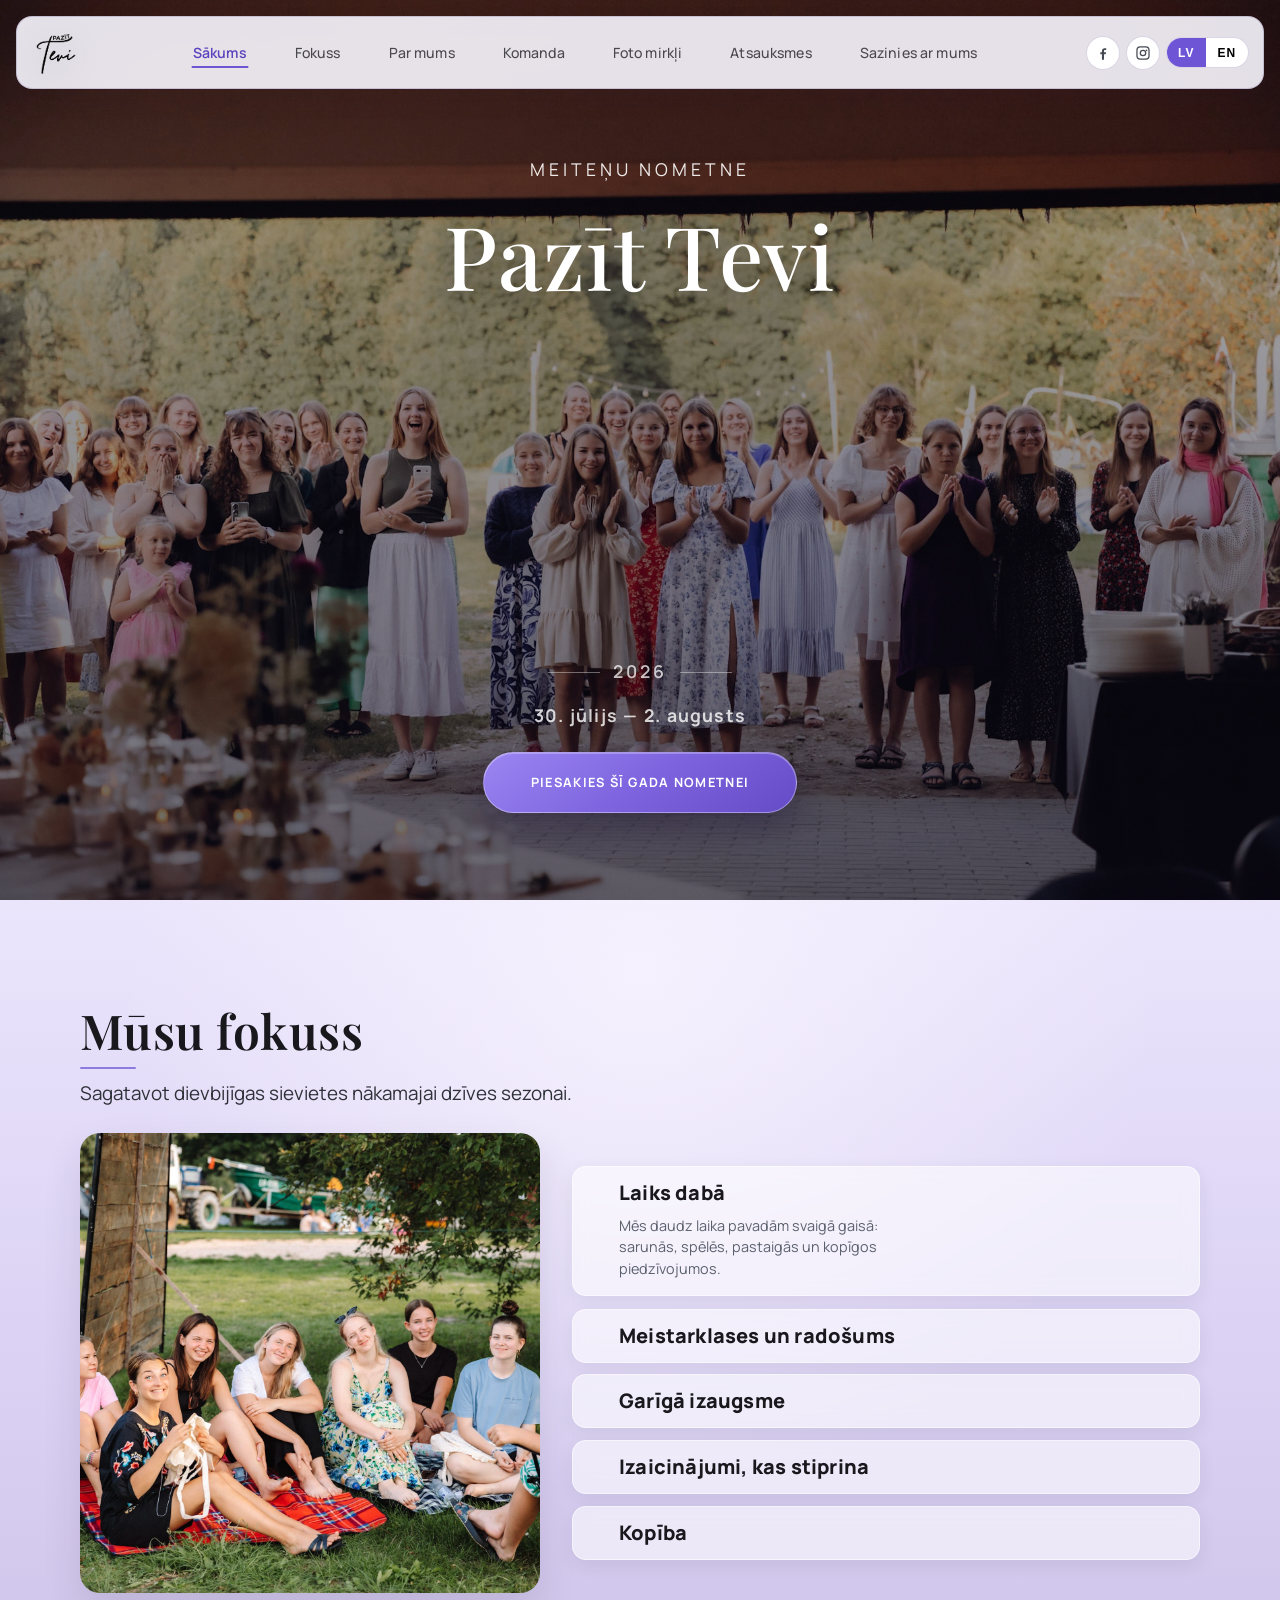
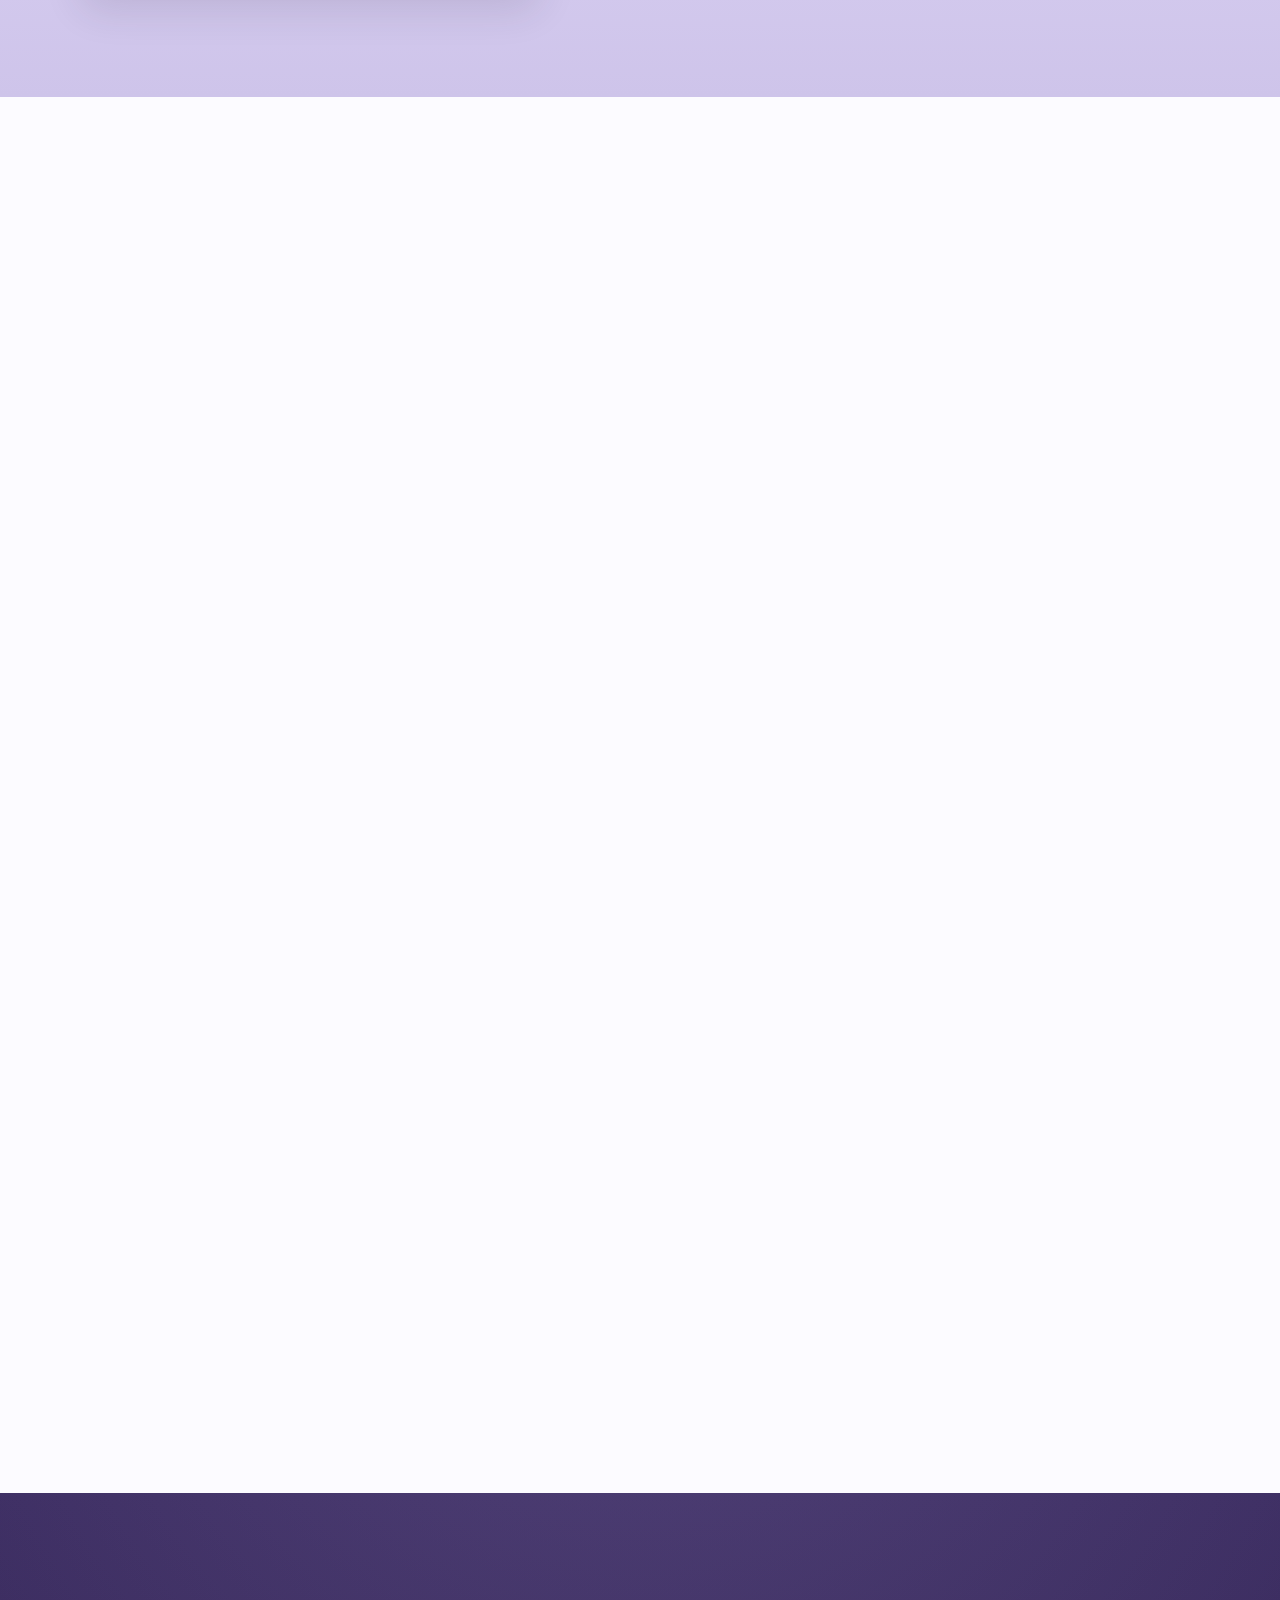
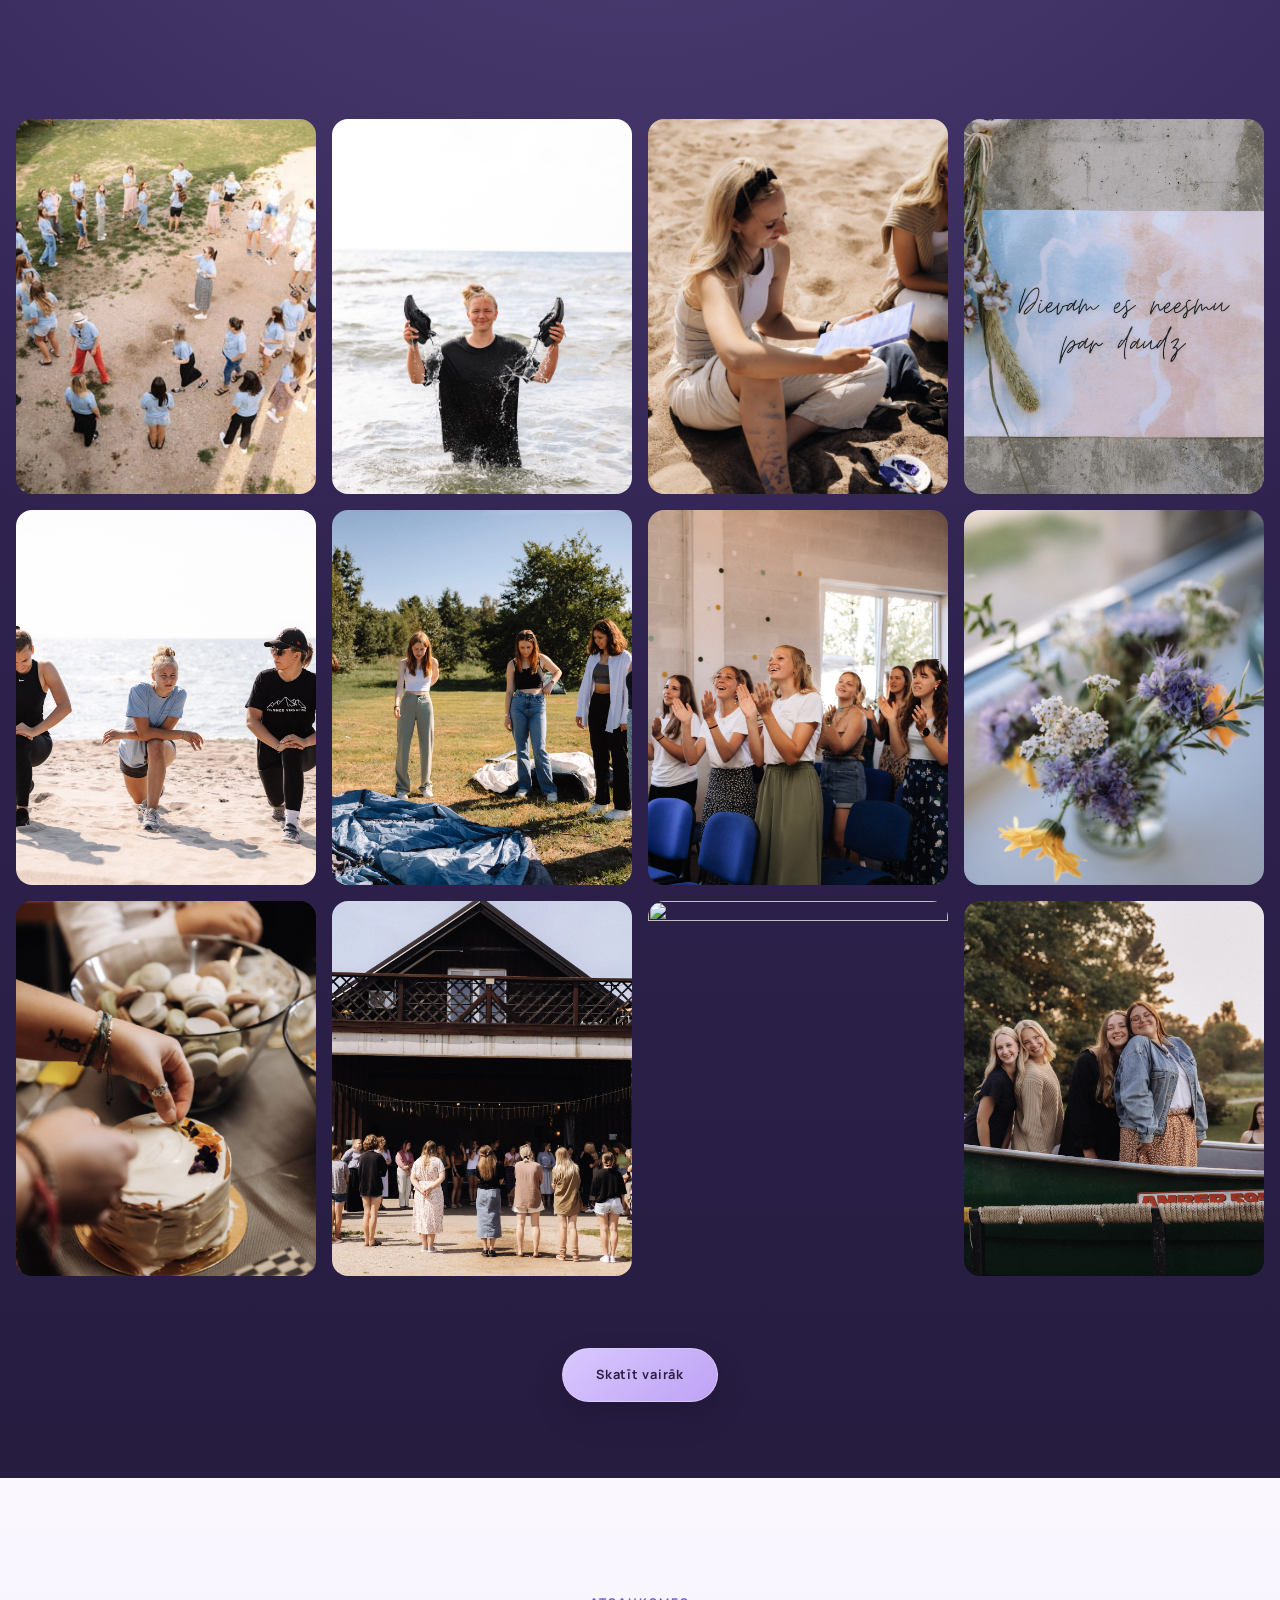
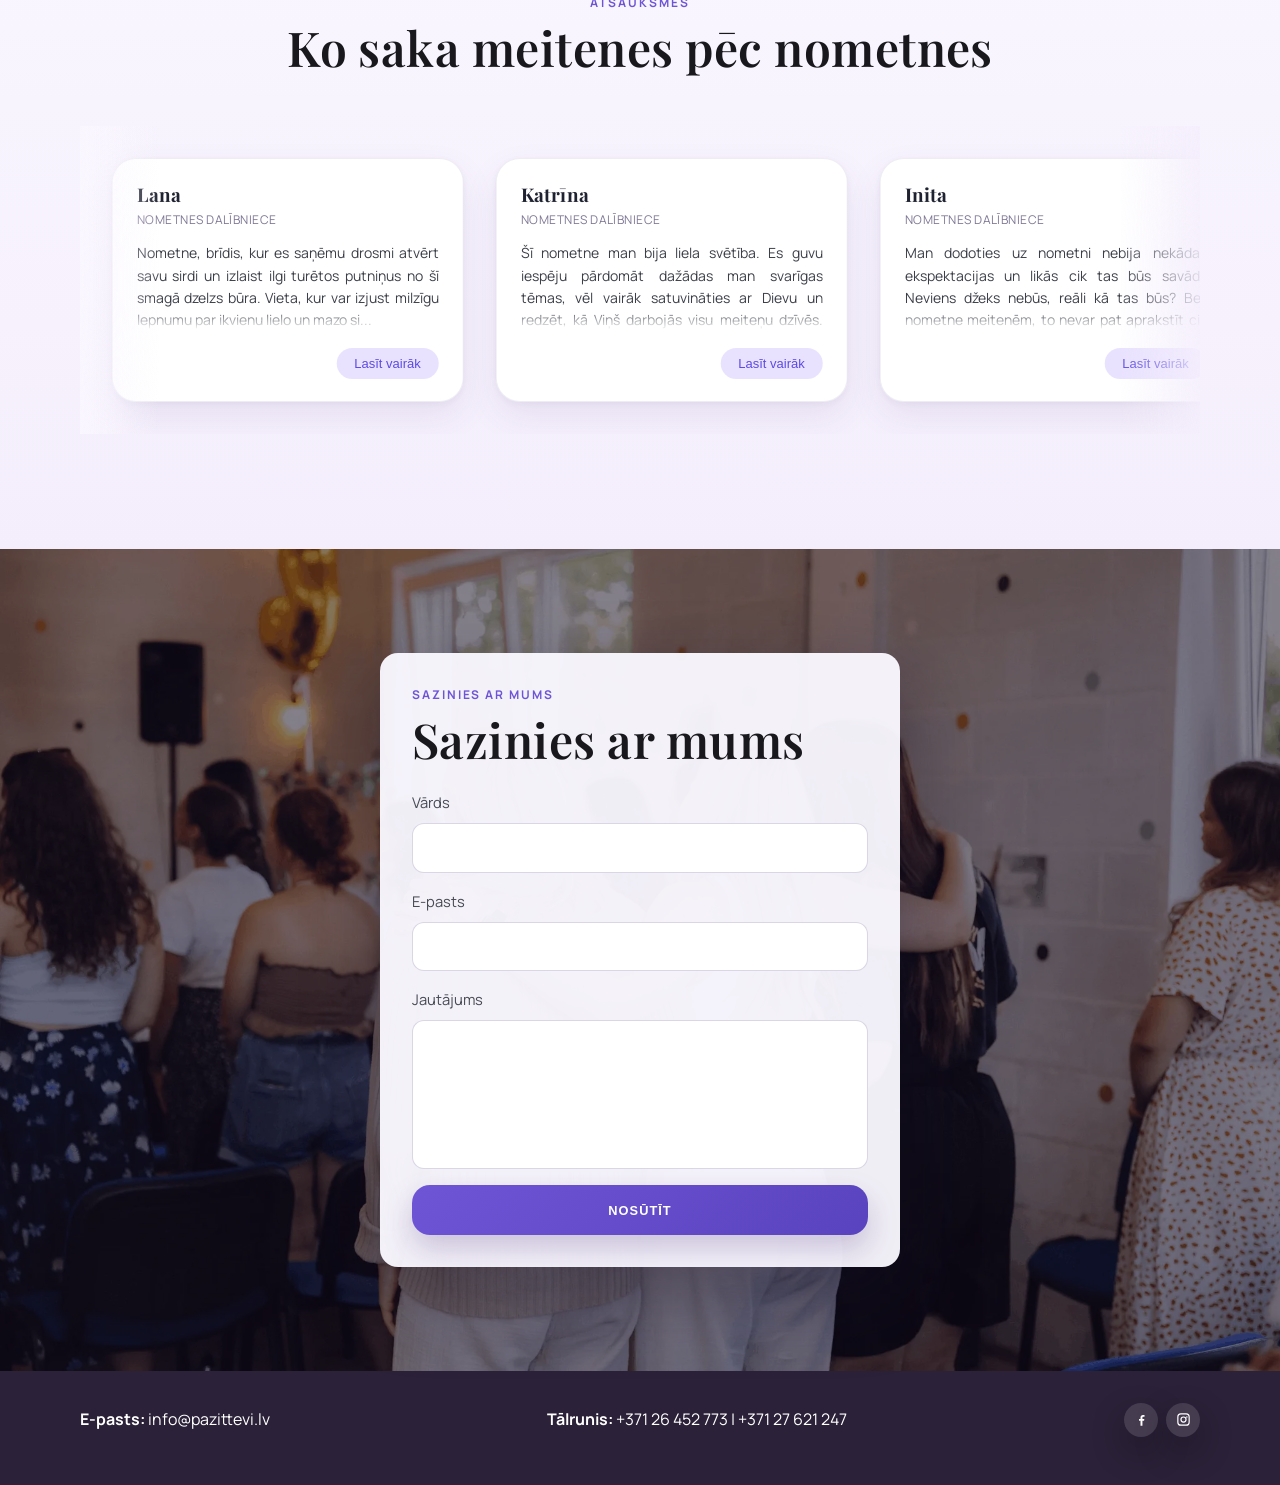
==== commit 12462d17: "- optimized image sizes - removed styling from gallery file and moved to styles file - changed funct" ====
--- a/public/index.html
+++ b/public/index.html
@@ -1,253 +1,370 @@
 <!doctype html>
 <html lang="lv">
-  <head>
-    <meta charset="UTF-8" />
-    <meta name="viewport" content="width=device-width, initial-scale=1.0" />
-    <title data-i18n="meta.title">Pazīt Tevi | Meiteņu Nometne</title>
-    <link rel="icon" type="image/png" href="assets/Galerija/fav/favicon.png" />
-    <link rel="preconnect" href="https://fonts.googleapis.com" />
-    <link rel="preconnect" href="https://fonts.gstatic.com" crossorigin />
-    <link
-      href="https://fonts.googleapis.com/css2?family=Manrope:wght@400;500;600;700&family=Playfair+Display:wght@500;600;700&display=swap"
-      rel="stylesheet"
-    />
-    <link rel="stylesheet" href="styles.css" />
-  </head>
-  <body>
-    <header class="hero" id="top">
-      <div class="hero-overlay"></div>
-
-      <nav class="top-nav" id="mainNav">
-        <a href="#top" class="nav-logo" aria-label="Pazīt Tevi sākumlapa">
-          <img src="assets/Hero_page/logo.webp" alt="Pazīt Tevi logo" class="logo-image" />
+
+<head>
+  <meta charset="UTF-8" />
+  <meta name="viewport" content="width=device-width, initial-scale=1.0" />
+  <title data-i18n="meta.title">Pazīt Tevi | Meiteņu Nometne</title>
+  <link rel="icon" type="image/png" href="assets/Galerija/fav/favicon.png" />
+  <link rel="preconnect" href="https://fonts.googleapis.com" />
+  <link rel="preconnect" href="https://fonts.gstatic.com" crossorigin />
+  <link
+    href="https://fonts.googleapis.com/css2?family=Manrope:wght@400;500;600;700&family=Playfair+Display:wght@500;600;700&display=swap"
+    rel="stylesheet" />
+  <link rel="stylesheet" href="styles.css" />
+  <link rel="preload" as="image" href="assets/vaditajas/marta.webp" />
+  <link rel="preload" as="image" href="assets/vaditajas/sabine.webp" />
+  <link rel="preload" as="image" href="assets/vaditajas/agate.webp" />
+  <link rel="preload" as="image" href="assets/vaditajas/samanta.webp" />
+  <link rel="preload" as="image" href="assets/vaditajas/ance.webp" />
+  <link rel="preload" as="image" href="assets/vaditajas/agnese.webp" />
+  <link rel="preload" as="image" href="assets/vaditajas/zanda.webp" />
+  <link rel="preload" as="image" href="assets/vaditajas/amanda.webp" />
+  <link rel="preload" as="image" href="assets/vaditajas/diana.webp" />
+  <link rel="preload" as="image" href="assets/vaditajas/karline.webp" />
+  <link rel="preload" as="image" href="assets/vaditajas/guna.webp" />
+</head>
+
+<body>
+  <header class="hero" id="top">
+    <div class="hero-overlay"></div>
+
+    <nav class="top-nav" id="mainNav">
+      <a href="#top" class="nav-logo" aria-label="Pazīt Tevi sākumlapa">
+        <img src="assets/Hero_page/logo.webp" alt="Pazīt Tevi logo" class="logo-image" />
+      </a>
+
+      <div class="main-nav-wrap">
+        <a href="#top" data-i18n="nav.home">Sākums</a>
+        <a href="#focus" data-i18n="nav.focus">Fokuss</a>
+        <a href="#about" data-i18n="nav.about">Par mums</a>
+        <a href="#team" data-i18n="nav.team">Komanda</a>
+        <a href="#gallery" data-i18n="nav.gallery">Foto mirkļi</a>
+        <a href="#testimonials" data-i18n="nav.testimonials">Atsauksmes</a>
+        <a href="#contact" data-i18n="nav.contact">Sazinies ar mums</a>
+      </div>
+
+      <div class="top-nav-actions">
+        <a class="social-icon" href="https://www.facebook.com/pazitsevi" target="_blank" rel="noreferrer"
+          aria-label="Facebook">
+          <svg viewBox="0 0 24 24" aria-hidden="true">
+            <path
+              d="M13.5 22v-8h2.6l.4-3h-3V9.1c0-.9.3-1.6 1.6-1.6h1.7V4.8c-.3 0-1.3-.1-2.4-.1-2.4 0-4 1.5-4 4.2V11H8v3h2.4v8h3.1Z" />
+          </svg>
         </a>
-
-        <div class="main-nav-wrap">
-          <a href="#top" data-i18n="nav.home">Sākums</a>
-          <a href="#focus" data-i18n="nav.focus">Fokuss</a>
-          <a href="#about" data-i18n="nav.about">Par mums</a>
-          <a href="#team" data-i18n="nav.team">Komanda</a>
-          <a href="#gallery" data-i18n="nav.gallery">Foto mirkļi</a>
-          <a href="#testimonials" data-i18n="nav.testimonials">Atsauksmes</a>
-          <a href="#contact" data-i18n="nav.contact">Sazinies ar mums</a>
+        <a class="social-icon"
+          href="https://www.instagram.com/pazit.tevi?utm_source=ig_web_button_share_sheet&igsh=ZDNlZDc0MzIxNw=="
+          target="_blank" rel="noreferrer" aria-label="Instagram">
+          <svg viewBox="0 0 24 24" aria-hidden="true">
+            <path
+              d="M7.8 2h8.4A5.8 5.8 0 0 1 22 7.8v8.4a5.8 5.8 0 0 1-5.8 5.8H7.8A5.8 5.8 0 0 1 2 16.2V7.8A5.8 5.8 0 0 1 7.8 2Zm8.3 1.9H7.9a4 4 0 0 0-4 4v8.2a4 4 0 0 0 4 4h8.2a4 4 0 0 0 4-4V7.9a4 4 0 0 0-4-4ZM12 7a5 5 0 1 1 0 10 5 5 0 0 1 0-10Zm0 1.9a3.1 3.1 0 1 0 0 6.2 3.1 3.1 0 0 0 0-6.2Zm5.4-2a1.2 1.2 0 1 1 0 2.4 1.2 1.2 0 0 1 0-2.4Z" />
+          </svg>
+        </a>
+        <div class="lang-toggle" aria-label="Language switch">
+          <button type="button" class="lang-btn active" data-lang="lv">LV</button>
+          <button type="button" class="lang-btn" data-lang="en">EN</button>
         </div>
-
-        <div class="top-nav-actions">
-          <a class="social-icon" href="https://www.facebook.com/pazitsevi" target="_blank" rel="noreferrer" aria-label="Facebook">
-            <svg viewBox="0 0 24 24" aria-hidden="true"><path d="M13.5 22v-8h2.6l.4-3h-3V9.1c0-.9.3-1.6 1.6-1.6h1.7V4.8c-.3 0-1.3-.1-2.4-.1-2.4 0-4 1.5-4 4.2V11H8v3h2.4v8h3.1Z"/></svg>
-          </a>
-          <a class="social-icon" href="https://www.instagram.com/pazit.tevi?utm_source=ig_web_button_share_sheet&igsh=ZDNlZDc0MzIxNw==" target="_blank" rel="noreferrer" aria-label="Instagram">
-            <svg viewBox="0 0 24 24" aria-hidden="true"><path d="M7.8 2h8.4A5.8 5.8 0 0 1 22 7.8v8.4a5.8 5.8 0 0 1-5.8 5.8H7.8A5.8 5.8 0 0 1 2 16.2V7.8A5.8 5.8 0 0 1 7.8 2Zm8.3 1.9H7.9a4 4 0 0 0-4 4v8.2a4 4 0 0 0 4 4h8.2a4 4 0 0 0 4-4V7.9a4 4 0 0 0-4-4ZM12 7a5 5 0 1 1 0 10 5 5 0 0 1 0-10Zm0 1.9a3.1 3.1 0 1 0 0 6.2 3.1 3.1 0 0 0 0-6.2Zm5.4-2a1.2 1.2 0 1 1 0 2.4 1.2 1.2 0 0 1 0-2.4Z"/></svg>
-          </a>
-          <div class="lang-toggle" aria-label="Language switch">
-            <button type="button" class="lang-btn active" data-lang="lv">LV</button>
-            <button type="button" class="lang-btn" data-lang="en">EN</button>
-          </div>
+      </div>
+    </nav>
+
+    <div class="hero-content">
+      <p class="hero-kicker" data-i18n="hero.kicker">MEITEŅU NOMETNE</p>
+      <h1 data-i18n="hero.title">Pazīt Tevi</h1>
+      <p class="hero-badge" data-i18n="hero.badge">2026</p>
+      <p class="hero-caption" data-i18n="hero.caption">30. jūlijs — 2. augusts</p>
+      <a href="https://docs.google.com/forms/d/e/1FAIpQLSccI2GHdu2BFEukZKq_CNhr7xhRUPAUCy51gvwIo7NWw7q-Ww/viewform"
+        target="_blank" rel="noreferrer" class="btn btn-hero" data-i18n="hero.cta">Piesakies šī gada nometnei</a>
+    </div>
+  </header>
+
+  <main>
+    <section class="section-block focus-section" id="focus">
+      <div class="section-head center">
+        <h2 data-i18n="focus.title">Mūsu fokuss</h2>
+        <p class="focus-subtitle" data-i18n="focus.subtitle">Sagatavot dievbijīgas sievietes nākamajai dzīves sezonai.
+        </p>
+      </div>
+      <div class="focus-layout">
+        <img src="assets/Fokuss.webp" alt="Meitenes aktivitātēs dabā" data-i18n-attr="alt:focus.imageAlt" />
+        <div class="focus-points">
+          <article class="focus-item">
+            <button class="focus-trigger" type="button" aria-expanded="false">
+              <span class="focus-icon" aria-hidden="true"><i data-lucide="leaf"></i></span>
+              <h3 class="focus-heading" data-i18n="focus.item1.title">Laiks dabā</h3>
+              <span class="focus-chevron" aria-hidden="true"><i data-lucide="chevron-down"></i></span>
+            </button>
+            <div class="focus-panel">
+              <p data-i18n="focus.item1.copy">Mēs daudz laika pavadām svaigā gaisā: sarunās, spēlēs, pastaigās un
+                kopīgos piedzīvojumos.</p>
+            </div>
+          </article>
+          <article class="focus-item">
+            <button class="focus-trigger" type="button" aria-expanded="false">
+              <span class="focus-icon" aria-hidden="true"><i data-lucide="palette"></i></span>
+              <h3 class="focus-heading" data-i18n="focus.item2.title">Meistarklases un radošums</h3>
+              <span class="focus-chevron" aria-hidden="true"><i data-lucide="chevron-down"></i></span>
+            </button>
+            <div class="focus-panel">
+              <p data-i18n="focus.item2.copy">No ēst gatavošanas līdz kustībai, skaistumkopšanai un radošām aktivitātēm.
+              </p>
+            </div>
+          </article>
+          <article class="focus-item">
+            <button class="focus-trigger" type="button" aria-expanded="false">
+              <span class="focus-icon" aria-hidden="true"><i data-lucide="sparkles"></i></span>
+              <h3 class="focus-heading" data-i18n="focus.item3.title">Garīgā izaugsme</h3>
+              <span class="focus-chevron" aria-hidden="true"><i data-lucide="chevron-down"></i></span>
+            </button>
+            <div class="focus-panel">
+              <p data-i18n="focus.item3.copy">Nometnes centrā ir laiks ar Dievu. Lekcijās, sarunās un klusumā mācāmies
+                labāk iepazīt Dievu un sevi.</p>
+            </div>
+          </article>
+          <article class="focus-item">
+            <button class="focus-trigger" type="button" aria-expanded="false">
+              <span class="focus-icon" aria-hidden="true"><i data-lucide="mountain"></i></span>
+              <h3 class="focus-heading" data-i18n="focus.item4.title">Izaicinājumi, kas stiprina</h3>
+              <span class="focus-chevron" aria-hidden="true"><i data-lucide="chevron-down"></i></span>
+            </button>
+            <div class="focus-panel">
+              <p data-i18n="focus.item4.copy">Ir arī brīži, kas palīdz pārkāpt savām robežām, vairojot drosmi, izturību,
+                uzticēšanos sev un komandai.</p>
+            </div>
+          </article>
+          <article class="focus-item">
+            <button class="focus-trigger" type="button" aria-expanded="false">
+              <span class="focus-icon" aria-hidden="true"><i data-lucide="heart"></i></span>
+              <h3 class="focus-heading" data-i18n="focus.item5.title">Kopība</h3>
+              <span class="focus-chevron" aria-hidden="true"><i data-lucide="chevron-down"></i></span>
+            </button>
+            <div class="focus-panel">
+              <p data-i18n="focus.item5.copy">Svarīga nometnes daļa ir būt kopā. Sarunas, smiekli un draudzība, kur vari
+                būt pieņemta tāda, kāda esi.</p>
+            </div>
+          </article>
         </div>
-      </nav>
-
-      <div class="hero-content">
-        <p class="hero-kicker" data-i18n="hero.kicker">MEITEŅU NOMETNE</p>
-        <h1 data-i18n="hero.title">Pazīt Tevi</h1>
-        <p class="hero-badge" data-i18n="hero.badge">2026</p>
-        <p class="hero-caption" data-i18n="hero.caption">30. jūlijs — 2. augusts</p>
-        <a href="https://docs.google.com/forms/d/e/1FAIpQLSccI2GHdu2BFEukZKq_CNhr7xhRUPAUCy51gvwIo7NWw7q-Ww/viewform" target="_blank" rel="noreferrer" class="btn btn-hero" data-i18n="hero.cta">Piesakies šī gada nometnei</a>
-      </div>
-    </header>
-
-    <main>
-      <section class="section-block focus-section" id="focus">
-        <div class="section-head center">
-          <h2 data-i18n="focus.title">Mūsu fokuss</h2>
-          <p class="focus-subtitle" data-i18n="focus.subtitle">Sagatavot dievbijīgas sievietes nākamajai dzīves sezonai.</p>
+      </div>
+    </section>
+
+    <section class="section-block split about-section" id="about">
+      <div class="about-text">
+        <p class="section-tag" data-i18n="about.tag">Par mums</p>
+        <h2 data-i18n="about.title">Pazīt Tevi komanda</h2>
+        <p data-i18n="about.copy">
+          <span class="about-lead">PAZĪT TEVI ir kristīga nometne sievietēm vecumā no 15 līdz 25 gadiem, kurā kopā augam
+            ticībā, attiecībās un identitātē.</span>
+          <span class="about-paragraph about-paragraph-highlight">Mūsu komandā ir sievietes dažādos vecumos un dzīves
+            sezonās – no dažādām pilsētām un draudzēm. Mūs vieno mīlestība uz Jēzu un vēlme iedrošināt jaunās meitenes
+            iepazīt Dievu un sevi.</span>
+          <span class="about-paragraph">2022.gada sākumā Dievs īpaši uzrunāja Martu un Sabīni par nometni meitenēm.
+            Lūdzot un meklējot Dieva vadību, tika sperti pirmie soļi, un pamazām izveidojās komanda, kas ar prieku kalpo
+            šajā nometnē.</span>
+        </p>
+      </div>
+      <img class="about-image" src="assets/vaditajas/komanda.webp" alt="Nometnes dalībnieces"
+        data-i18n-attr="alt:about.imageAlt" />
+    </section>
+
+    <section class="section-block leaders-section" id="team">
+      <div class="section-head">
+        <p class="section-tag" data-i18n="team.tag">Vadītājas</p>
+        <h2 data-i18n="team.title">Iepazīsti mūsu šī gada komandu</h2>
+        <p class="team-subtitle" data-i18n="team.subtitle">Komanda, kas ar prieku kalpo un rada vidi, kur meitenes var
+          augt.</p>
+      </div>
+      <div class="carousel-shell leaders-shell">
+        <div class="leaders-track" id="teamTrack" tabindex="0" aria-label="Vadītāju kartīšu karuselis">
+          <article class="leader-card"><img src="assets/vaditajas/marta.webp" alt="Marta" loading="eager" decoding="async" fetchpriority="high" />
+            <h3>MARTA</h3>
+            <p class="lead-strong">Es esmu viena no nometnes vadītājām un man ļoti patīk kvalitatīvi pavadīts laiks ar
+              cilvēkiem</p>
+            <p>Meiteņu nometne man ir svarīga, jo ticu, ka Dievs var īpaši darboties, kad nākam kopā un ļaujam Viņam
+              piepildīt Savu gribu - celt gaismā, dziedināt, atjaunot, celt, iedrošināt.</p>
+          </article>
+          <article class="leader-card"><img src="assets/vaditajas/sabine.webp" alt="Sabine" loading="eager" decoding="async" fetchpriority="high" />
+            <h3>SABĪNE</h3>
+            <p class="lead-strong">Es esmu viena no nometnes organizatorēm. Meita savai mammai un vecākā māsa savai
+              Ketlīnai.</p>
+            <p>Meiteņu nometne man ir svarīga, jo vēlos, lai meitenes ierauga sevi Dieva acīm un notic tam, ko Dievs
+              saka pa mums un dzīvo savu dzivi balstoties uz to!</p>
+          </article>
+          <article class="leader-card"><img src="assets/vaditajas/agate.webp" alt="Agate" loading="eager" decoding="async" fetchpriority="high" />
+            <h3>AGATE</h3>
+            <p class="lead-strong">Es esmu viena no nometnes organizatorēm un grupiņas vadītāja. Ģimenes cilvēks. Ļoti
+              patīk dot un iepriecināt.</p>
+            <p>Meiteņu nometne man ir svarīga, jo tas ir īpašs un nošķirts laiks, kur Dievs var darboties meiteņu sirdīs
+              un dzīvēs, caur lekcijām vai induviduālām sarunām katra ikviena var saņemt tik daudz!</p>
+          </article>
+          <article class="leader-card"><img src="assets/vaditajas/samanta.webp" alt="Samanta" loading="eager" decoding="async" fetchpriority="high" />
+            <h3>SAMANTA</h3>
+            <p class="lead-strong">Es esmu viena no nometnes organizatorēm, grupiņas vadītāja un arī tā, kas rūpējas par
+              lielu daļu nometnes dizaina.</p>
+            <p>Meiteņu nometne man ir ļoti svarīga, jo esmu piedzīvojusi, kā Dievs ir mainījis manu sirdi un cik liela
+              svētība ir patiesi nodoties Viņam. Tāpēc man ir svarīgi, ka arī katra meitene to var piedzīvot.</p>
+          </article>
+          <article class="leader-card"><img src="assets/vaditajas/ance.webp" alt="Ance" loading="eager" decoding="async" fetchpriority="high" />
+            <h3>ANCE</h3>
+            <p class="lead-strong">Es esmu tā, kura rada svētku sajūtu un skaistumu apkārt nometnē. Man ir svarīgas un
+              pamanu mazās detaļas.</p>
+            <p>Meiteņu nometne man ir svarīga, jo man rūp, lai jaunas meitenes iepazītu Dievu un caur to atklātu savu
+              identitāti, sievišķību un aicinājumu.
+            </p>
+          </article>
+          <article class="leader-card"><img src="assets/vaditajas/agnese.webp" alt="Agnese" loading="eager" decoding="async" fetchpriority="high" />
+            <h3>AGNESE</h3>
+            <p class="lead-strong">Es esmu atbildīga par nometnes kārtību un tīrību. Man patik parūpēties, lai visi
+              justos labi.</p>
+            <p>Meiteņu nometne man ir svarīga, jo tā ir vieta meitenēm, kur piedzīvot māsu sadraudzību, sapratni,
+              piedzīvot cerību, piedošanu, un iespēju piedot citiem.</p>
+          </article>
+          <article class="leader-card"><img src="assets/vaditajas/zanda.webp" alt="Zanda" loading="eager" decoding="async" fetchpriority="high" />
+            <h3>ZANDA</h3>
+            <p class="lead-strong">Es esmu daudzpusīgums:s grupiņas vadītāja, slavēšanas komandā un meistarklases
+              vadītāja šī gada nometnē.</p>
+            <p>Meiteņu nometne man ir svarīga, jo pasaule ir diezgan skarba vieta, kurā, manuprāt, ir labi, ka meitenes
+              iegūst kādu “virzienu karti” savai vērtībai, nozīmībai un brīnišķīgumam Dieva acīs.</p>
+          </article>
+          <article class="leader-card"><img src="assets/vaditajas/amanda.webp" alt="Amanda" loading="eager" decoding="async" fetchpriority="high" />
+            <h3>AMANDA</h3>
+            <p class="lead-strong">Es esmu nometnes plānošanas komandā un meiteņu grupas vadītāja, mani interesē viss
+              par un ap veselīgu dzīvesveidu. </p>
+            <p>Meiteņu nometne man ir īpaši svarīga, jo redzu, cik daudz tajā var mācīties, dzirdēt un no jauna atklāt
+              patiesības, ko Bībele māca par sievieti.</p>
+          </article>
+          <article class="leader-card"><img src="assets/vaditajas/diana.webp" alt="Diāna" />
+            <h3>DIĀNA</h3>
+            <p class="lead-strong">Es esmu sieva vienam,mamma četriem un Dieva mīļā meita. Ikdienā nodarbojas ar
+              "viesuļvētras" koordinēšanu.
+            </p>
+            <p>Meiteņu nometne man ir svarīga,jo tā ir iespēja kalpojot citām,augt pašai. Esmu pārliecināta,ka sievietēm
+              ir ļoti svarīga kopiena, kurā justies sadzirdētai,saprastai un apmīļotai.
+            </p>
+          </article>
+          <article class="leader-card"><img src="assets/vaditajas/karline.webp" alt="Karlīne" />
+            <h3>KARLĪNE</h3>
+            <p class="lead-strong">Esmu grupiņas vadītāja. Manu sirdi īpaši silda skaisti saulrieti un cilvēku smiekli.
+            </p>
+            <p>Meiteņu nometne man ir svarīga, jo tā palīdz meitenēm piedzīvot Dieva mīlestību, noticēt tai un
+              iemācīties pieņemt sevi tādas, kādas Dievs viņas ir radījis.</p>
+          </article>
+          <article class="leader-card"><img src="assets/vaditajas/guna.webp" alt="Guna" loading="eager" decoding="async" fetchpriority="high" />
+            <h3>GUNA</h3>
+            <p class="lead-strong">Es esmu mazās grupas vadītāja un palīdzu ar citiem mazākiem, lielākiem darbiņiem.
+              Esmu ļoti pacietīga.</p>
+            <p>Meiteņu nometne man ir svarīga, jo tā stiprina ticību, veicina vērtību apzināšanos un palīdz augt garīgi,
+              emocionāli un savstarpējās attiecībās.</p>
+          </article>
         </div>
-        <div class="focus-layout">
-          <img src="assets/Fokuss.webp" alt="Meitenes aktivitātēs dabā" data-i18n-attr="alt:focus.imageAlt" />
-          <div class="focus-points">
-            <article class="focus-item">
-              <button class="focus-trigger" type="button" aria-expanded="false">
-                <span class="focus-icon" aria-hidden="true"><i data-lucide="leaf"></i></span>
-                <h3 class="focus-heading" data-i18n="focus.item1.title">Laiks dabā</h3>
-                <span class="focus-chevron" aria-hidden="true"><i data-lucide="chevron-down"></i></span>
-              </button>
-              <div class="focus-panel">
-                <p data-i18n="focus.item1.copy">Mēs daudz laika pavadām svaigā gaisā: sarunās, spēlēs, pastaigās un kopīgos piedzīvojumos.</p>
-              </div>
-            </article>
-            <article class="focus-item">
-              <button class="focus-trigger" type="button" aria-expanded="false">
-                <span class="focus-icon" aria-hidden="true"><i data-lucide="palette"></i></span>
-                <h3 class="focus-heading" data-i18n="focus.item2.title">Meistarklases un radošums</h3>
-                <span class="focus-chevron" aria-hidden="true"><i data-lucide="chevron-down"></i></span>
-              </button>
-              <div class="focus-panel">
-                <p data-i18n="focus.item2.copy">No ēst gatavošanas līdz kustībai, skaistumkopšanai un radošām aktivitātēm.</p>
-              </div>
-            </article>
-            <article class="focus-item">
-              <button class="focus-trigger" type="button" aria-expanded="false">
-                <span class="focus-icon" aria-hidden="true"><i data-lucide="sparkles"></i></span>
-                <h3 class="focus-heading" data-i18n="focus.item3.title">Garīgā izaugsme</h3>
-                <span class="focus-chevron" aria-hidden="true"><i data-lucide="chevron-down"></i></span>
-              </button>
-              <div class="focus-panel">
-                <p data-i18n="focus.item3.copy">Nometnes centrā ir laiks ar Dievu. Lekcijās, sarunās un klusumā mācāmies labāk iepazīt Dievu un sevi.</p>
-              </div>
-            </article>
-            <article class="focus-item">
-              <button class="focus-trigger" type="button" aria-expanded="false">
-                <span class="focus-icon" aria-hidden="true"><i data-lucide="mountain"></i></span>
-                <h3 class="focus-heading" data-i18n="focus.item4.title">Izaicinājumi, kas stiprina</h3>
-                <span class="focus-chevron" aria-hidden="true"><i data-lucide="chevron-down"></i></span>
-              </button>
-              <div class="focus-panel">
-                <p data-i18n="focus.item4.copy">Ir arī brīži, kas palīdz pārkāpt savām robežām, vairojot drosmi, izturību, uzticēšanos sev un komandai.</p>
-              </div>
-            </article>
-            <article class="focus-item">
-              <button class="focus-trigger" type="button" aria-expanded="false">
-                <span class="focus-icon" aria-hidden="true"><i data-lucide="heart"></i></span>
-                <h3 class="focus-heading" data-i18n="focus.item5.title">Kopība</h3>
-                <span class="focus-chevron" aria-hidden="true"><i data-lucide="chevron-down"></i></span>
-              </button>
-              <div class="focus-panel">
-                <p data-i18n="focus.item5.copy">Svarīga nometnes daļa ir būt kopā. Sarunas, smiekli un draudzība, kur vari būt pieņemta tāda, kāda esi.</p>
-              </div>
-            </article>
-          </div>
+      </div>
+    </section>
+
+    <section class="section-block gallery-section" id="gallery">
+      <div class="section-head center">
+        <p class="section-tag" data-i18n="gallery.tag">Foto mirkļi</p>
+        <h2 data-i18n="gallery.title">Atmiņas no nometnes</h2>
+      </div>
+      <div class="mosaic-grid">
+        <img class="mosaic-tall" src="assets/Galerija/12/ice_breaker.webp" alt="" />
+        <img src="assets/Galerija/12/lej_kurpes.webp" alt="" />
+        <img src="assets/Galerija/12/sonora_krasas.webp" alt="" />
+        <img class="mosaic-wide" src="assets/Galerija/12/uzraksts_par_daudz.webp" alt="" />
+        <img src="assets/Galerija/12/vingro_3_jura.webp" alt="" />
+        <img class="mosaic-tall" src="assets/Galerija/12/telti_stelle_vairaki.webp" alt="" />
+        <img src="assets/Galerija/12/barins_plaude.webp" alt="" />
+        <img src="assets/Galerija/12/zil_puke.webp" alt="" />
+        <img class="mosaic-wide" src="assets/Galerija/12/taisa_kuku.webp" alt="" />
+        <img src="assets/Galerija/12/garaza_apli.webp" alt="" />
+        <img src="assets/Galerija/12/3_samilojas.webp" alt="" />
+        <img src="assets/Galerija/12/meitenes_laiva.webp" alt="" />
+      </div>
+      <a href="gallery.html" class="see-more" data-i18n="gallery.more">Skatīt vairāk</a>
+    </section>
+
+    <section class="section-block testimonials-section" id="testimonials">
+      <div class="section-head center">
+        <p class="section-tag" data-i18n="testimonials.tag">Atsauksmes</p>
+        <h2 data-i18n="testimonials.title">Ko saka meitenes pēc nometnes</h2>
+      </div>
+      <div class="carousel-shell reviews-shell">
+        <div class="reviews-track" id="reviewsTrack">
+          <article class="review-card">
+            <h3 class="review-name">Lana</h3>
+            <p class="review-role">NOMETNES DALĪBNIECE</p>
+            <p class="review-text"
+              data-fulltext="Nometne, brīdis, kur es saņēmu drosmi atvērt savu sirdi un izlaist ilgi turētos putniņus no šī smagā dzelzs būra. Vieta, kur var izjust milzīgu lepnumu par ikvienu lielo un mazo sievieti, kur var izjust izaugsmi un atvērtību. Šī bija vieta, kur varēju atkal sajust un būt pateicīga, lepna par to, ka esmu sieviete. Pateikties par visu, kas ir bijis un šīs četras dienas, man liekas, ka ir iedvesma uz visām nākošajām dienām, ka mana pagātne nav punkts manam stāstam, ka tas ir tikai viens no komatiem. Visiem notikumiem ir iemesls, tam visam ir vērtība. Mēs varam būt sievietes un lepoties ar to, nevis kaunēties. Mēs esam Dieva princeses, kurām kroni ir uzlicis pats visuvarenais Dievs, bet tā ir mūsu izvēle šo kroni piekārtot, kad tas ir sašķiebies. Viņš gaida mūs mājās un Viņš ir devis mums brīvu izvēli - būt Viņa bērniem, Viņa princesītēm. Sirds visvairāk saka - PALDIES. Tiik vērtīgi.">
+            </p>
+            <button type="button" class="read-more">Lasīt vairāk</button>
+          </article>
+          <article class="review-card">
+            <h3 class="review-name">Katrīna</h3>
+            <p class="review-role">NOMETNES DALĪBNIECE</p>
+            <p class="review-text"
+              data-fulltext="Šī nometne man bija liela svētība. Es guvu iespēju pārdomāt dažādas man svarīgas tēmas, vēl vairāk satuvināties ar Dievu un redzēt, kā Viņš darbojās visu meiteņu dzīvēs. Šīs dienas nometnē bija emocijām bagātas un piepildītas ar Dieva mīlestību.">
+            </p>
+            <button type="button" class="read-more">Lasīt vairāk</button>
+          </article>
+          <article class="review-card">
+            <h3 class="review-name">Inita</h3>
+            <p class="review-role">NOMETNES DALĪBNIECE</p>
+            <p class="review-text"
+              data-fulltext="Man dodoties uz nometni nebija nekādas ekspektacijas un likās cik tas būs savādi. Neviens džeks nebūs, reāli kā tas būs? Bet nometne meitenēm, to nevar pat aprakstīt cik īpaši tas ir. Runāt par aktuālām lietām, kas ir kā iedrošinājums meitenēm, veidot neaizmirstamas draudzības, būt saprastai un atrasties gaisotnē, kas ir vienkārši pilna ar mīlestību un sievišķību. Un pat nostaigāt nometni ar kleitu vai svārkiem un tev nav jāpārģērbjas, ja gribi iesaistīties, jo kleita visbiežāk nav atbilstošākais apģērbs, tā jau pati par sevi ir uzvara. Grūti pat vārdiem aprakstīt, bet nometnē justies tik brīvi un tik mīlēti un bez jebkādiem kompleksiem, runāt par ticību, atlaist kādas sāpes, uzzināt ko jaunu par aktuālām tēmām un sevi, stiprināt saikni ar Dievu un mācīties no vecākām māsām. Tieši tādu nometni novēlu katram dzīvē piedzīvot.">
+            </p>
+            <button type="button" class="read-more">Lasīt vairāk</button>
+          </article>
+          <article class="review-card">
+            <h3 class="review-name">Karīna</h3>
+            <p class="review-role">NOMETNES DALĪBNIECE</p>
+            <p class="review-text"
+              data-fulltext="Meiteņu nometne pazīt sevi = pazīt tevi šogad notika pirmo reizi, tā bija iespēja ieskatīties savā sirdī un iepazīt tā sirdi, kas mūs ir radījis. Četru dienu garumā mēs meitenes varējām klausīties lekcijas par tādām tēmām kā sieviete, sievietes cikls, attiecības ar pretējo dzimumu, vecākiem un mūsu radītāju un noslēdzošā lekcija bija par piedošanu. Lekcijās dzirdētais nepalika dzirdēts pa ausu galam, bet gan mājās tika paņemtas kādas vērtīgas atziņas un lietas, kuras turpmāk pielietot ikdienas. Vēl bez lekcijām mēs kopā skatījāmies filmu, devāmies kopīgā fiziski smagā pārbaudījumā, dejojām, izpaudāmies radoši dažādās radošajās darbnīcās un apzinājāmies savu vērtību, kā arī vienojāmies iedrošinošās sarunās mazajās grupiņās. Pirmspēdējā nometnes vakarā mums bija sagatavotas skaistas svētku vakariņas, kurās varējām svinēt sevi un piedzīvoto. Bet visa pamatā bija mūsu Kungs, mēs To kopīgi slavējām, dziedot un dejojot un priecājoties par kopīgu debesu Tēvu. Nometnē varēja ieraudzīt cik apbrīnojama ir meiteņu kopība un atbalsts vienai pret otru. Man bija patiess prieks būt daļai no pirmās meiteņu nometnes.">
+            </p>
+            <button type="button" class="read-more">Lasīt vairāk</button>
+          </article>
         </div>
-      </section>
-
-      <section class="section-block split about-section" id="about">
-        <div class="about-text">
-          <p class="section-tag" data-i18n="about.tag">Par mums</p>
-          <h2 data-i18n="about.title">Pazīt Tevi komanda</h2>
-          <p data-i18n="about.copy">
-            <span class="about-lead">PAZĪT TEVI ir kristīga nometne sievietēm vecumā no 15 līdz 25 gadiem, kurā kopā augam ticībā, attiecībās un identitātē.</span>
-            <span class="about-paragraph about-paragraph-highlight">Mūsu komandā ir sievietes dažādos vecumos un dzīves sezonās – no dažādām pilsētām un draudzēm. Mūs vieno mīlestība uz Jēzu un vēlme iedrošināt jaunās meitenes iepazīt Dievu un sevi.</span>
-            <span class="about-paragraph">2022.gada sākumā Dievs īpaši uzrunāja Martu un Sabīni par nometni meitenēm. Lūdzot un meklējot Dieva vadību, tika sperti pirmie soļi, un pamazām izveidojās komanda, kas ar prieku kalpo šajā nometnē.</span>
-          </p>
-        </div>
-        <img class="about-image" src="assets/vaditajas/komanda.webp" alt="Nometnes dalībnieces" data-i18n-attr="alt:about.imageAlt" />
-      </section>
-
-      <section class="section-block leaders-section" id="team">
-        <div class="section-head">
-          <p class="section-tag" data-i18n="team.tag">Vadītājas</p>
-          <h2 data-i18n="team.title">Iepazīsti mūsu šī gada komandu</h2>
-          <p class="team-subtitle" data-i18n="team.subtitle">Komanda, kas ar prieku kalpo un rada vidi, kur meitenes var augt.</p>
-        </div>
-        <div class="carousel-shell leaders-shell">
-          <div class="leaders-track" id="teamTrack" tabindex="0" aria-label="Vadītāju kartīšu karuselis">
-            <article class="leader-card"><img src="assets/vaditajas/marta.webp" alt="Marta" /><h3>MARTA</h3><p class="lead-strong">Es esmu viena no nometnes vadītājām un man ļoti patīk kvalitatīvi pavadīts laiks ar cilvēkiem</p><p>Meiteņu nometne man ir svarīga, jo ticu, ka Dievs var īpaši darboties, kad nākam kopā un ļaujam Viņam piepildīt Savu gribu - celt gaismā, dziedināt, atjaunot, celt, iedrošināt.</p></article>
-            <article class="leader-card"><img src="assets/vaditajas/sabine.webp" alt="Sabine" /><h3>SABĪNE</h3><p class="lead-strong">Es esmu viena no nometnes organizatorēm. Meita savai mammai un vecākā māsa savai Ketlīnai.</p><p>Meiteņu nometne man ir svarīga, jo vēlos, lai meitenes ierauga sevi Dieva acīm un notic tam, ko Dievs saka pa mums un dzīvo savu dzivi balstoties uz to!</p></article>
-            <article class="leader-card"><img src="assets/vaditajas/agate.webp" alt="Agate" /><h3>AGATE</h3><p class="lead-strong">Es esmu viena no nometnes organizatorēm un grupiņas vadītāja. Ģimenes cilvēks. Ļoti patīk dot un iepriecināt.</p><p>Meiteņu nometne man ir svarīga, jo tas ir īpašs un nošķirts laiks, kur Dievs var darboties meiteņu sirdīs un dzīvēs, caur lekcijām vai induviduālām sarunām katra ikviena var saņemt tik daudz!</p></article>
-            <article class="leader-card"><img src="assets/vaditajas/samanta.webp" alt="Samanta" /><h3>SAMANTA</h3><p class="lead-strong">Es esmu viena no nometnes organizatorēm, grupiņas vadītāja un arī tā, kas rūpējas par lielu daļu nometnes dizaina.</p><p>Meiteņu nometne man ir ļoti svarīga, jo esmu piedzīvojusi, kā Dievs ir mainījis manu sirdi un cik liela svētība ir patiesi nodoties Viņam. Tāpēc man ir svarīgi, ka arī katra meitene to var piedzīvot.</p></article>
-            <article class="leader-card"><img src="assets/vaditajas/ance.webp" alt="Ance" /><h3>ANCE</h3><p class="lead-strong">Es esmu tā, kura rada svētku sajūtu un skaistumu apkārt nometnē. Man ir svarīgas un pamanu mazās detaļas.</p><p>Meiteņu nometne man ir svarīga, jo man rūp, lai jaunas meitenes iepazītu Dievu un caur to atklātu savu identitāti, sievišķību un aicinājumu.
-           </p></article>
-            <article class="leader-card"><img src="assets/vaditajas/agnese.webp" alt="Agnese" /><h3>AGNESE</h3><p class="lead-strong">Es esmu atbildīga par nometnes kārtību un tīrību. Man patik parūpēties, lai visi justos labi.</p><p>Meiteņu nometne man ir svarīga, jo tā ir vieta meitenēm, kur piedzīvot māsu sadraudzību, sapratni, piedzīvot cerību, piedošanu, un iespēju piedot citiem.</p></article>
-            <article class="leader-card"><img src="assets/vaditajas/zanda.webp" alt="Zanda" /><h3>ZANDA</h3><p class="lead-strong">Es esmu daudzpusīgums:s grupiņas vadītāja, slavēšanas komandā un meistarklases vadītāja šī gada nometnē.</p><p>Meiteņu nometne man ir svarīga, jo pasaule ir diezgan skarba vieta, kurā, manuprāt, ir labi, ka meitenes iegūst kādu “virzienu karti” savai vērtībai, nozīmībai un brīnišķīgumam Dieva acīs.</p></article>
-            <article class="leader-card"><img src="assets/vaditajas/amanda.webp" alt="Amanda" /><h3>AMANDA</h3><p class="lead-strong">Es esmu nometnes plānošanas komandā un meiteņu grupas vadītāja, mani interesē viss par un ap veselīgu dzīvesveidu. </p><p>Meiteņu nometne man ir īpaši svarīga, jo redzu, cik daudz tajā var mācīties, dzirdēt un no jauna atklāt patiesības, ko Bībele māca par sievieti.</p></article>
-            <article class="leader-card"><img src="assets/vaditajas/diana.webp" alt="Diāna" /><h3>DIĀNA</h3><p class="lead-strong">Es esmu sieva vienam,mamma četriem un Dieva mīļā meita. Ikdienā nodarbojas ar "viesuļvētras" koordinēšanu.
-</p><p>Meiteņu nometne man ir svarīga,jo tā ir iespēja kalpojot citām,augt pašai. Esmu pārliecināta,ka sievietēm ir ļoti svarīga kopiena, kurā justies sadzirdētai,saprastai un apmīļotai.
-</p></article>
-            <article class="leader-card"><img src="assets/vaditajas/karline.webp" alt="Karlīne" /><h3>KARLĪNE</h3><p class="lead-strong">Esmu grupiņas vadītāja. Manu sirdi īpaši silda skaisti saulrieti un cilvēku smiekli.
-</p><p>Meiteņu nometne man ir svarīga, jo tā palīdz meitenēm piedzīvot Dieva mīlestību, noticēt tai un iemācīties pieņemt sevi tādas, kādas Dievs viņas ir radījis.</p></article>
-            <article class="leader-card"><img src="assets/vaditajas/guna.webp" alt="Guna" /><h3>GUNA</h3><p class="lead-strong">Es esmu mazās grupas vadītāja un palīdzu ar citiem mazākiem, lielākiem darbiņiem. Esmu ļoti pacietīga.</p><p>Meiteņu nometne man ir svarīga, jo tā stiprina ticību, veicina vērtību apzināšanos un palīdz augt garīgi, emocionāli un savstarpējās attiecībās.</p></article>
-          </div>
-        </div>
-      </section>
-
-      <section class="section-block gallery-section" id="gallery">
-        <div class="section-head center">
-          <p class="section-tag" data-i18n="gallery.tag">Foto mirkļi</p>
-          <h2 data-i18n="gallery.title">Atmiņas no nometnes</h2>
-        </div>
-        <div class="mosaic-grid">
-          <img class="mosaic-tall" src="assets/Galerija/12/ice_breaker.webp" alt="" />
-          <img src="assets/Galerija/12/lej_kurpes.webp" alt="" />
-          <img src="assets/Galerija/12/sonora_krasas.webp" alt="" />
-          <img class="mosaic-wide" src="assets/Galerija/12/uzraksts_par_daudz.webp" alt="" />
-          <img src="assets/Galerija/12/vingro_3_jura.webp" alt="" />
-          <img class="mosaic-tall" src="assets/Galerija/12/telti_stelle_vairaki.webp" alt="" />
-          <img src="assets/Galerija/12/barins_plaude.webp" alt="" />
-          <img src="assets/Galerija/12/zil_puke.webp" alt="" />
-          <img class="mosaic-wide" src="assets/Galerija/12/taisa_kuku.webp" alt="" />
-          <img src="assets/Galerija/12/garaza_apli.webp" alt="" />
-          <img src="assets/Galerija/12/3_samilojas.webp" alt="" />
-          <img src="assets/Galerija/12/meitenes_laiva.webp" alt="" />
-        </div>
-        <a href="gallery.html" class="see-more" data-i18n="gallery.more">Skatīt vairāk</a>
-      </section>
-
-      <section class="section-block testimonials-section" id="testimonials">
-        <div class="section-head center">
-          <p class="section-tag" data-i18n="testimonials.tag">Atsauksmes</p>
-          <h2 data-i18n="testimonials.title">Ko saka meitenes pēc nometnes</h2>
-        </div>
-        <div class="carousel-shell reviews-shell">
-          <div class="reviews-track" id="reviewsTrack">
-            <article class="review-card">
-              <h3 class="review-name">Lana</h3>
-              <p class="review-role">NOMETNES DALĪBNIECE</p>
-              <p class="review-text" data-fulltext="Nometne, brīdis, kur es saņēmu drosmi atvērt savu sirdi un izlaist ilgi turētos putniņus no šī smagā dzelzs būra. Vieta, kur var izjust milzīgu lepnumu par ikvienu lielo un mazo sievieti, kur var izjust izaugsmi un atvērtību. Šī bija vieta, kur varēju atkal sajust un būt pateicīga, lepna par to, ka esmu sieviete. Pateikties par visu, kas ir bijis un šīs četras dienas, man liekas, ka ir iedvesma uz visām nākošajām dienām, ka mana pagātne nav punkts manam stāstam, ka tas ir tikai viens no komatiem. Visiem notikumiem ir iemesls, tam visam ir vērtība. Mēs varam būt sievietes un lepoties ar to, nevis kaunēties. Mēs esam Dieva princeses, kurām kroni ir uzlicis pats visuvarenais Dievs, bet tā ir mūsu izvēle šo kroni piekārtot, kad tas ir sašķiebies. Viņš gaida mūs mājās un Viņš ir devis mums brīvu izvēli - būt Viņa bērniem, Viņa princesītēm. Sirds visvairāk saka - PALDIES. Tiik vērtīgi."></p>
-              <button type="button" class="read-more">Lasīt vairāk</button>
-            </article>
-            <article class="review-card">
-              <h3 class="review-name">Katrīna</h3>
-              <p class="review-role">NOMETNES DALĪBNIECE</p>
-              <p class="review-text" data-fulltext="Šī nometne man bija liela svētība. Es guvu iespēju pārdomāt dažādas man svarīgas tēmas, vēl vairāk satuvināties ar Dievu un redzēt, kā Viņš darbojās visu meiteņu dzīvēs. Šīs dienas nometnē bija emocijām bagātas un piepildītas ar Dieva mīlestību."></p>
-              <button type="button" class="read-more">Lasīt vairāk</button>
-            </article>
-            <article class="review-card">
-              <h3 class="review-name">Inita</h3>
-              <p class="review-role">NOMETNES DALĪBNIECE</p>
-              <p class="review-text" data-fulltext="Man dodoties uz nometni nebija nekādas ekspektacijas un likās cik tas būs savādi. Neviens džeks nebūs, reāli kā tas būs? Bet nometne meitenēm, to nevar pat aprakstīt cik īpaši tas ir. Runāt par aktuālām lietām, kas ir kā iedrošinājums meitenēm, veidot neaizmirstamas draudzības, būt saprastai un atrasties gaisotnē, kas ir vienkārši pilna ar mīlestību un sievišķību. Un pat nostaigāt nometni ar kleitu vai svārkiem un tev nav jāpārģērbjas, ja gribi iesaistīties, jo kleita visbiežāk nav atbilstošākais apģērbs, tā jau pati par sevi ir uzvara. Grūti pat vārdiem aprakstīt, bet nometnē justies tik brīvi un tik mīlēti un bez jebkādiem kompleksiem, runāt par ticību, atlaist kādas sāpes, uzzināt ko jaunu par aktuālām tēmām un sevi, stiprināt saikni ar Dievu un mācīties no vecākām māsām. Tieši tādu nometni novēlu katram dzīvē piedzīvot."></p>
-              <button type="button" class="read-more">Lasīt vairāk</button>
-            </article>
-            <article class="review-card">
-              <h3 class="review-name">Karīna</h3>
-              <p class="review-role">NOMETNES DALĪBNIECE</p>
-              <p class="review-text" data-fulltext="Meiteņu nometne pazīt sevi = pazīt tevi šogad notika pirmo reizi, tā bija iespēja ieskatīties savā sirdī un iepazīt tā sirdi, kas mūs ir radījis. Četru dienu garumā mēs meitenes varējām klausīties lekcijas par tādām tēmām kā sieviete, sievietes cikls, attiecības ar pretējo dzimumu, vecākiem un mūsu radītāju un noslēdzošā lekcija bija par piedošanu. Lekcijās dzirdētais nepalika dzirdēts pa ausu galam, bet gan mājās tika paņemtas kādas vērtīgas atziņas un lietas, kuras turpmāk pielietot ikdienas. Vēl bez lekcijām mēs kopā skatījāmies filmu, devāmies kopīgā fiziski smagā pārbaudījumā, dejojām, izpaudāmies radoši dažādās radošajās darbnīcās un apzinājāmies savu vērtību, kā arī vienojāmies iedrošinošās sarunās mazajās grupiņās. Pirmspēdējā nometnes vakarā mums bija sagatavotas skaistas svētku vakariņas, kurās varējām svinēt sevi un piedzīvoto. Bet visa pamatā bija mūsu Kungs, mēs To kopīgi slavējām, dziedot un dejojot un priecājoties par kopīgu debesu Tēvu. Nometnē varēja ieraudzīt cik apbrīnojama ir meiteņu kopība un atbalsts vienai pret otru. Man bija patiess prieks būt daļai no pirmās meiteņu nometnes."></p>
-              <button type="button" class="read-more">Lasīt vairāk</button>
-            </article>
-          </div>
-        </div>
-      </section>
-    </main>
-
-    <section class="contact-section" id="contact">
-      <div class="contact-overlay"></div>
-      <div class="contact-card">
-        <p class="section-tag" data-i18n="contact.tag">Sazinies ar mums</p>
-        <h2 data-i18n="contact.title">Sazinies ar mums</h2>
-        <form class="contact-form" action="https://formsubmit.co/info@pazittevi.lv" method="POST">
-          <input type="hidden" name="_captcha" value="false" />
-          <input type="hidden" name="_subject" value="Jauns pieteikums no Pazit Tevi mājaslapas" />
-          <label><span data-i18n="contact.name">Vārds</span><input type="text" name="name" required /></label>
-          <label><span data-i18n="contact.emailLabel">E-pasts</span><input type="email" name="email" required /></label>
-          <label><span data-i18n="contact.question">Jautājums</span><textarea name="message" rows="5" required></textarea></label>
-          <button type="submit" class="btn" data-i18n="contact.send">Nosūtīt</button>
-        </form>
-      </div>
-    </section>
-
-    <footer class="site-footer">
-      <div class="footer-inner">
-        <p><strong data-i18n="footer.emailLabel">E-pasts:</strong> info@pazittevi.lv</p>
-        <p><strong data-i18n="footer.phoneLabel">Tālrunis:</strong> +371 26 452 773   |   +371 27 621 247</p>
-        <div class="footer-icons">
-          <a href="https://www.facebook.com/pazitsevi" target="_blank" rel="noreferrer" aria-label="Facebook">
-            <svg viewBox="0 0 24 24" aria-hidden="true"><path d="M13.5 22v-8h2.6l.4-3h-3V9.1c0-.9.3-1.6 1.6-1.6h1.7V4.8c-.3 0-1.3-.1-2.4-.1-2.4 0-4 1.5-4 4.2V11H8v3h2.4v8h3.1Z"/></svg>
-          </a>
-          <a href="https://www.instagram.com/pazit.tevi?utm_source=ig_web_button_share_sheet&igsh=ZDNlZDc0MzIxNw==" target="_blank" rel="noreferrer" aria-label="Instagram">
-            <svg viewBox="0 0 24 24" aria-hidden="true"><path d="M7.8 2h8.4A5.8 5.8 0 0 1 22 7.8v8.4a5.8 5.8 0 0 1-5.8 5.8H7.8A5.8 5.8 0 0 1 2 16.2V7.8A5.8 5.8 0 0 1 7.8 2Zm8.3 1.9H7.9a4 4 0 0 0-4 4v8.2a4 4 0 0 0 4 4h8.2a4 4 0 0 0 4-4V7.9a4 4 0 0 0-4-4ZM12 7a5 5 0 1 1 0 10 5 5 0 0 1 0-10Zm0 1.9a3.1 3.1 0 1 0 0 6.2 3.1 3.1 0 0 0 0-6.2Zm5.4-2a1.2 1.2 0 1 1 0 2.4 1.2 1.2 0 0 1 0-2.4Z"/></svg>
-          </a>
-        </div>
-      </div>
-    </footer>
-
-    <script src="https://unpkg.com/lucide@latest"></script>
-    <script src="script.js"></script>
-  </body>
+      </div>
+    </section>
+  </main>
+
+  <section class="contact-section" id="contact">
+    <div class="contact-overlay"></div>
+    <div class="contact-card">
+      <p class="section-tag" data-i18n="contact.tag">Sazinies ar mums</p>
+      <h2 data-i18n="contact.title">Sazinies ar mums</h2>
+      <form class="contact-form" action="https://formsubmit.co/info@pazittevi.lv" method="POST">
+        <input type="hidden" name="_captcha" value="false" />
+        <input type="hidden" name="_subject" value="Jauns pieteikums no Pazit Tevi mājaslapas" />
+        <label><span data-i18n="contact.name">Vārds</span><input type="text" name="name" required /></label>
+        <label><span data-i18n="contact.emailLabel">E-pasts</span><input type="email" name="email" required /></label>
+        <label><span data-i18n="contact.question">Jautājums</span><textarea name="message" rows="5"
+            required></textarea></label>
+        <button type="submit" class="btn" data-i18n="contact.send">Nosūtīt</button>
+      </form>
+    </div>
+  </section>
+
+  <footer class="site-footer">
+    <div class="footer-inner">
+      <p><strong data-i18n="footer.emailLabel">E-pasts:</strong> info@pazittevi.lv</p>
+      <p><strong data-i18n="footer.phoneLabel">Tālrunis:</strong> +371 26 452 773 | +371 27 621 247</p>
+      <div class="footer-icons">
+        <a href="https://www.facebook.com/pazitsevi" target="_blank" rel="noreferrer" aria-label="Facebook">
+          <svg viewBox="0 0 24 24" aria-hidden="true">
+            <path
+              d="M13.5 22v-8h2.6l.4-3h-3V9.1c0-.9.3-1.6 1.6-1.6h1.7V4.8c-.3 0-1.3-.1-2.4-.1-2.4 0-4 1.5-4 4.2V11H8v3h2.4v8h3.1Z" />
+          </svg>
+        </a>
+        <a href="https://www.instagram.com/pazit.tevi?utm_source=ig_web_button_share_sheet&igsh=ZDNlZDc0MzIxNw=="
+          target="_blank" rel="noreferrer" aria-label="Instagram">
+          <svg viewBox="0 0 24 24" aria-hidden="true">
+            <path
+              d="M7.8 2h8.4A5.8 5.8 0 0 1 22 7.8v8.4a5.8 5.8 0 0 1-5.8 5.8H7.8A5.8 5.8 0 0 1 2 16.2V7.8A5.8 5.8 0 0 1 7.8 2Zm8.3 1.9H7.9a4 4 0 0 0-4 4v8.2a4 4 0 0 0 4 4h8.2a4 4 0 0 0 4-4V7.9a4 4 0 0 0-4-4ZM12 7a5 5 0 1 1 0 10 5 5 0 0 1 0-10Zm0 1.9a3.1 3.1 0 1 0 0 6.2 3.1 3.1 0 0 0 0-6.2Zm5.4-2a1.2 1.2 0 1 1 0 2.4 1.2 1.2 0 0 1 0-2.4Z" />
+          </svg>
+        </a>
+      </div>
+    </div>
+  </footer>
+
+  <script src="https://unpkg.com/lucide@latest"></script>
+  <script src="script.js"></script>
+</body>
+
 </html>
--- a/public/styles.css
+++ b/public/styles.css
@@ -441,7 +441,7 @@
   pointer-events: none;
 }
 
-.focus-section > * {
+.focus-section>* {
   position: relative;
   z-index: 1;
   width: min(1120px, calc(100% - 2rem));
@@ -705,7 +705,7 @@
 .leaders-track {
   display: flex;
   gap: var(--space-2);
-  padding: var(--team-avatar-overhang) var(--team-track-right-pad) var(--space-2) var(--team-track-left-pad);
+  padding: 4rem 0;
   overflow-x: auto;
   overflow-y: visible;
   touch-action: pan-x;
@@ -716,6 +716,9 @@
   -ms-overflow-style: none;
   scroll-padding-left: var(--team-track-left-pad);
   align-items: stretch;
+  cursor: grab;
+  user-select: none;
+  -webkit-user-select: none;
 }
 
 .leaders-shell {
@@ -743,6 +746,8 @@
   scroll-snap-align: start;
   display: flex;
   flex-direction: column;
+  user-select: none;
+  -webkit-user-select: none;
 }
 
 .leader-card img {
@@ -759,6 +764,24 @@
   object-fit: cover;
   object-position: var(--photo-pos);
   transform: translate(-50%, 0) scale(var(--photo-scale));
+  -webkit-user-drag: none;
+}
+
+.leaders-track.is-dragging {
+  cursor: grabbing;
+  scroll-behavior: auto;
+  scroll-snap-type: none;
+}
+
+.leaders-track.is-dragging,
+.leaders-track.is-dragging * {
+  user-select: none;
+  -webkit-user-select: none;
+}
+
+body.team-dragging {
+  user-select: none;
+  -webkit-user-select: none;
 }
 
 .leaders-track::-webkit-scrollbar {
@@ -868,7 +891,7 @@
   padding-right: 0;
 }
 
-.leader-card p + p {
+.leader-card p+p {
   margin-top: var(--space-2);
 }
 
@@ -899,7 +922,7 @@
   padding: 104px 0 76px;
 }
 
-.gallery-section > * {
+.gallery-section>* {
   width: calc(100% - 2rem);
   margin-left: auto;
   margin-right: auto;
@@ -1062,6 +1085,7 @@
   width: min(1120px, calc(100% - 2rem));
   margin: 0 auto;
   overflow: hidden;
+  padding: 2rem 0 !important;
 }
 
 .reviews-shell::before,
@@ -1079,26 +1103,22 @@
   left: 0;
   background:
     radial-gradient(120% 100% at 0% 50%, rgba(250, 247, 255, 0.44) 0%, rgba(250, 247, 255, 0.12) 58%, rgba(250, 247, 255, 0) 100%),
-    linear-gradient(
-      to right,
+    linear-gradient(to right,
       rgba(250, 247, 255, 0.82) 0%,
       rgba(250, 247, 255, 0.56) 24%,
       rgba(250, 247, 255, 0.26) 58%,
-      rgba(250, 247, 255, 0) 100%
-    );
+      rgba(250, 247, 255, 0) 100%);
 }
 
 .reviews-shell::after {
   right: 0;
   background:
     radial-gradient(120% 100% at 100% 50%, rgba(244, 238, 252, 0.44) 0%, rgba(244, 238, 252, 0.12) 58%, rgba(244, 238, 252, 0) 100%),
-    linear-gradient(
-      to left,
+    linear-gradient(to left,
       rgba(244, 238, 252, 0.82) 0%,
       rgba(244, 238, 252, 0.56) 24%,
       rgba(244, 238, 252, 0.26) 58%,
-      rgba(244, 238, 252, 0) 100%
-    );
+      rgba(244, 238, 252, 0) 100%);
 }
 
 .reviews-track {
@@ -1232,9 +1252,11 @@
   border-radius: 18px;
   background: rgba(250, 248, 255, 0.96);
   box-shadow: 0 30px 74px rgba(22, 12, 36, 0.38);
+  overflow: hidden;
 }
 
 @media (prefers-reduced-motion: reduce) {
+
   .reveal,
   .reveal-text,
   .reveal-media {
@@ -1258,10 +1280,17 @@
 
 .contact-form input,
 .contact-form textarea {
+  width: 100%;
+  max-width: 100%;
   border: 1px solid var(--line);
   border-radius: 12px;
   padding: 0.7rem;
   font: inherit;
+  box-sizing: border-box;
+}
+
+.contact-form textarea {
+  resize: none;
 }
 
 .site-footer {
@@ -1435,3 +1464,305 @@
   }
 
 }
+
+body.gallery-body {
+  margin: 0;
+  background:
+    radial-gradient(circle at 50% -18%, rgba(193, 175, 244, 0.24) 0%, rgba(193, 175, 244, 0) 54%),
+    linear-gradient(180deg, #35265b 0%, #2a1f46 50%, #251b3f 100%);
+  color: #f4efff;
+}
+
+.gallery-body .gallery-page {
+  width: min(1280px, calc(100% - 2rem));
+  margin: 1.2rem auto 2rem;
+}
+
+.gallery-body h1 {
+  font-size: clamp(2.1rem, 5.6vw, 3.1rem);
+  margin: 0 0 1rem;
+  color: #f4efff;
+}
+
+.gallery-body .back-link {
+  display: inline-flex;
+  align-items: center;
+  gap: 0.5rem;
+  margin-bottom: 0.8rem;
+  padding: 0.58rem 1rem;
+  border-radius: 999px;
+  border: 1px solid rgba(72, 54, 120, 0.16);
+  background: rgba(248, 243, 255, 0.94);
+  color: #3a2c63;
+  font-size: 0.92rem;
+  font-weight: 600;
+  box-shadow: 0 10px 26px rgba(18, 11, 35, 0.2);
+  transition: transform 180ms ease, box-shadow 180ms ease, background-color 180ms ease;
+}
+
+.gallery-body .back-link::before {
+  content: "←";
+  font-size: 1rem;
+  line-height: 1;
+}
+
+.gallery-body .back-link:hover {
+  transform: translateY(-1px);
+  background: #ffffff;
+  box-shadow: 0 14px 30px rgba(18, 11, 35, 0.26);
+}
+
+.gallery-body .back-link:focus-visible {
+  outline: 2px solid #ddd2ff;
+  outline-offset: 2px;
+}
+
+.gallery-body .photos {
+  columns: 4 260px;
+  column-gap: 0.55rem;
+}
+
+.gallery-body .photo {
+  border-radius: 16px;
+  border: 0;
+  background: transparent;
+  box-shadow: 0 10px 24px rgba(8, 4, 18, 0.2);
+  opacity: 0;
+  transform: translateY(18px) scale(0.98);
+  animation: gallery-reveal 800ms ease forwards;
+  overflow: hidden;
+  break-inside: avoid;
+  margin: 0 0 0.55rem;
+}
+
+.gallery-body .photo img {
+  width: 100%;
+  height: auto;
+  object-fit: cover;
+  border-radius: 16px;
+  cursor: pointer;
+  transition: transform 0.4s ease;
+}
+
+.gallery-body .photo:hover img {
+  transform: scale(1.04);
+}
+
+.gallery-body .photo:nth-child(1) {
+  animation-delay: 0.4s;
+}
+
+.gallery-body .photo:nth-child(2) {
+  animation-delay: 0.5s;
+}
+
+.gallery-body .photo:nth-child(3) {
+  animation-delay: 0.6s;
+}
+
+.gallery-body .photo:nth-child(4) {
+  animation-delay: 0.7s;
+}
+
+.gallery-body .photo:nth-child(5) {
+  animation-delay: 0.8s;
+}
+
+.gallery-body .photo:nth-child(6) {
+  animation-delay: 0.9s;
+}
+
+.gallery-body .photo:nth-child(7) {
+  animation-delay: 1s;
+}
+
+.gallery-body .photo:nth-child(8) {
+  animation-delay: 1.1s;
+}
+
+.gallery-body .photo:nth-child(9) {
+  animation-delay: 1.2s;
+}
+
+.gallery-body .photo:nth-child(10) {
+  animation-delay: 1.3s;
+}
+
+.gallery-body .photo:nth-child(11) {
+  animation-delay: 1.4s;
+}
+
+.gallery-body .photo:nth-child(12) {
+  animation-delay: 1.5s;
+}
+
+.gallery-body .photo:nth-child(13) {
+  animation-delay: 1.6s;
+}
+
+.gallery-body .photo:nth-child(14) {
+  animation-delay: 1.7s;
+}
+
+.gallery-body .photo:nth-child(15) {
+  animation-delay: 1.8s;
+}
+
+.gallery-body .photo:nth-child(16) {
+  animation-delay: 1.9s;
+}
+
+.gallery-body .photo:nth-child(17) {
+  animation-delay: 2s;
+}
+
+.gallery-body .photo:nth-child(18) {
+  animation-delay: 2.1s;
+}
+
+.gallery-body .photo:nth-child(19) {
+  animation-delay: 2.2s;
+}
+
+.gallery-body .photo:nth-child(20) {
+  animation-delay: 2.3s;
+}
+
+.gallery-body .photo:nth-child(21) {
+  animation-delay: 2.4s;
+}
+
+.gallery-body .photo:nth-child(22) {
+  animation-delay: 2.5s;
+}
+
+.gallery-body .photo:nth-child(23) {
+  animation-delay: 2.6s;
+}
+
+.gallery-body .photo:nth-child(24) {
+  animation-delay: 2.7s;
+}
+
+.gallery-body .photo:nth-child(25) {
+  animation-delay: 2.8s;
+}
+
+.gallery-body .photo:nth-child(26) {
+  animation-delay: 2.9s;
+}
+
+.gallery-body .photo:nth-child(27) {
+  animation-delay: 3s;
+}
+
+.gallery-body .photo:nth-child(28) {
+  animation-delay: 3.1s;
+}
+
+.gallery-body .photo:nth-child(29) {
+  animation-delay: 3.2s;
+}
+
+.gallery-body .photo:nth-child(30) {
+  animation-delay: 3.3s;
+}
+
+.gallery-body .photo:nth-child(31) {
+  animation-delay: 3.4s;
+}
+
+.gallery-body .gallery-lightbox {
+  position: fixed;
+  inset: 0;
+  z-index: 1200;
+  display: grid;
+  place-items: center;
+  padding: clamp(20px, 4vw, 44px);
+  background: rgba(11, 7, 24, 0.78);
+  backdrop-filter: blur(3px);
+  opacity: 0;
+  visibility: hidden;
+  pointer-events: none;
+  transition: opacity 220ms ease, visibility 220ms ease;
+}
+
+body.gallery-body.lightbox-open {
+  overflow: hidden;
+}
+
+.gallery-body .gallery-lightbox.is-open {
+  opacity: 1;
+  visibility: visible;
+  pointer-events: auto;
+}
+
+.gallery-body .gallery-lightbox-media {
+  max-width: min(94vw, 1160px);
+  max-height: calc(100vh - clamp(84px, 12vh, 130px));
+  width: auto;
+  height: auto;
+  border-radius: 16px;
+  box-shadow: 0 22px 56px rgba(7, 4, 17, 0.58);
+}
+
+.gallery-body .lightbox-btn {
+  position: absolute;
+  width: 42px;
+  height: 42px;
+  border-radius: 999px;
+  border: 1px solid rgba(231, 221, 255, 0.46);
+  background: rgba(39, 28, 69, 0.72);
+  color: #f6f1ff;
+  font-size: 24px;
+  line-height: 1;
+  display: grid;
+  place-items: center;
+  cursor: pointer;
+  transition: background-color 180ms ease, transform 180ms ease;
+}
+
+.gallery-body .lightbox-btn:hover {
+  background: rgba(54, 40, 95, 0.9);
+}
+
+.gallery-body .lightbox-close {
+  top: clamp(14px, 2vw, 24px);
+  right: clamp(14px, 2vw, 24px);
+}
+
+.gallery-body .lightbox-prev {
+  top: 50%;
+  left: clamp(12px, 2vw, 22px);
+  transform: translateY(-50%);
+}
+
+.gallery-body .lightbox-next {
+  top: 50%;
+  right: clamp(12px, 2vw, 22px);
+  transform: translateY(-50%);
+}
+
+.gallery-body .lightbox-prev:hover,
+.gallery-body .lightbox-next:hover {
+  transform: translateY(-50%) scale(1.04);
+}
+
+@keyframes gallery-reveal {
+  to {
+    opacity: 1;
+    transform: translateY(0) scale(1);
+  }
+}
+
+@media (max-width: 1100px) {
+  .gallery-body .photos {
+    columns: 3 240px;
+  }
+}
+
+@media (max-width: 760px) {
+  .gallery-body .photos {
+    columns: 2 170px;
+  }
+}
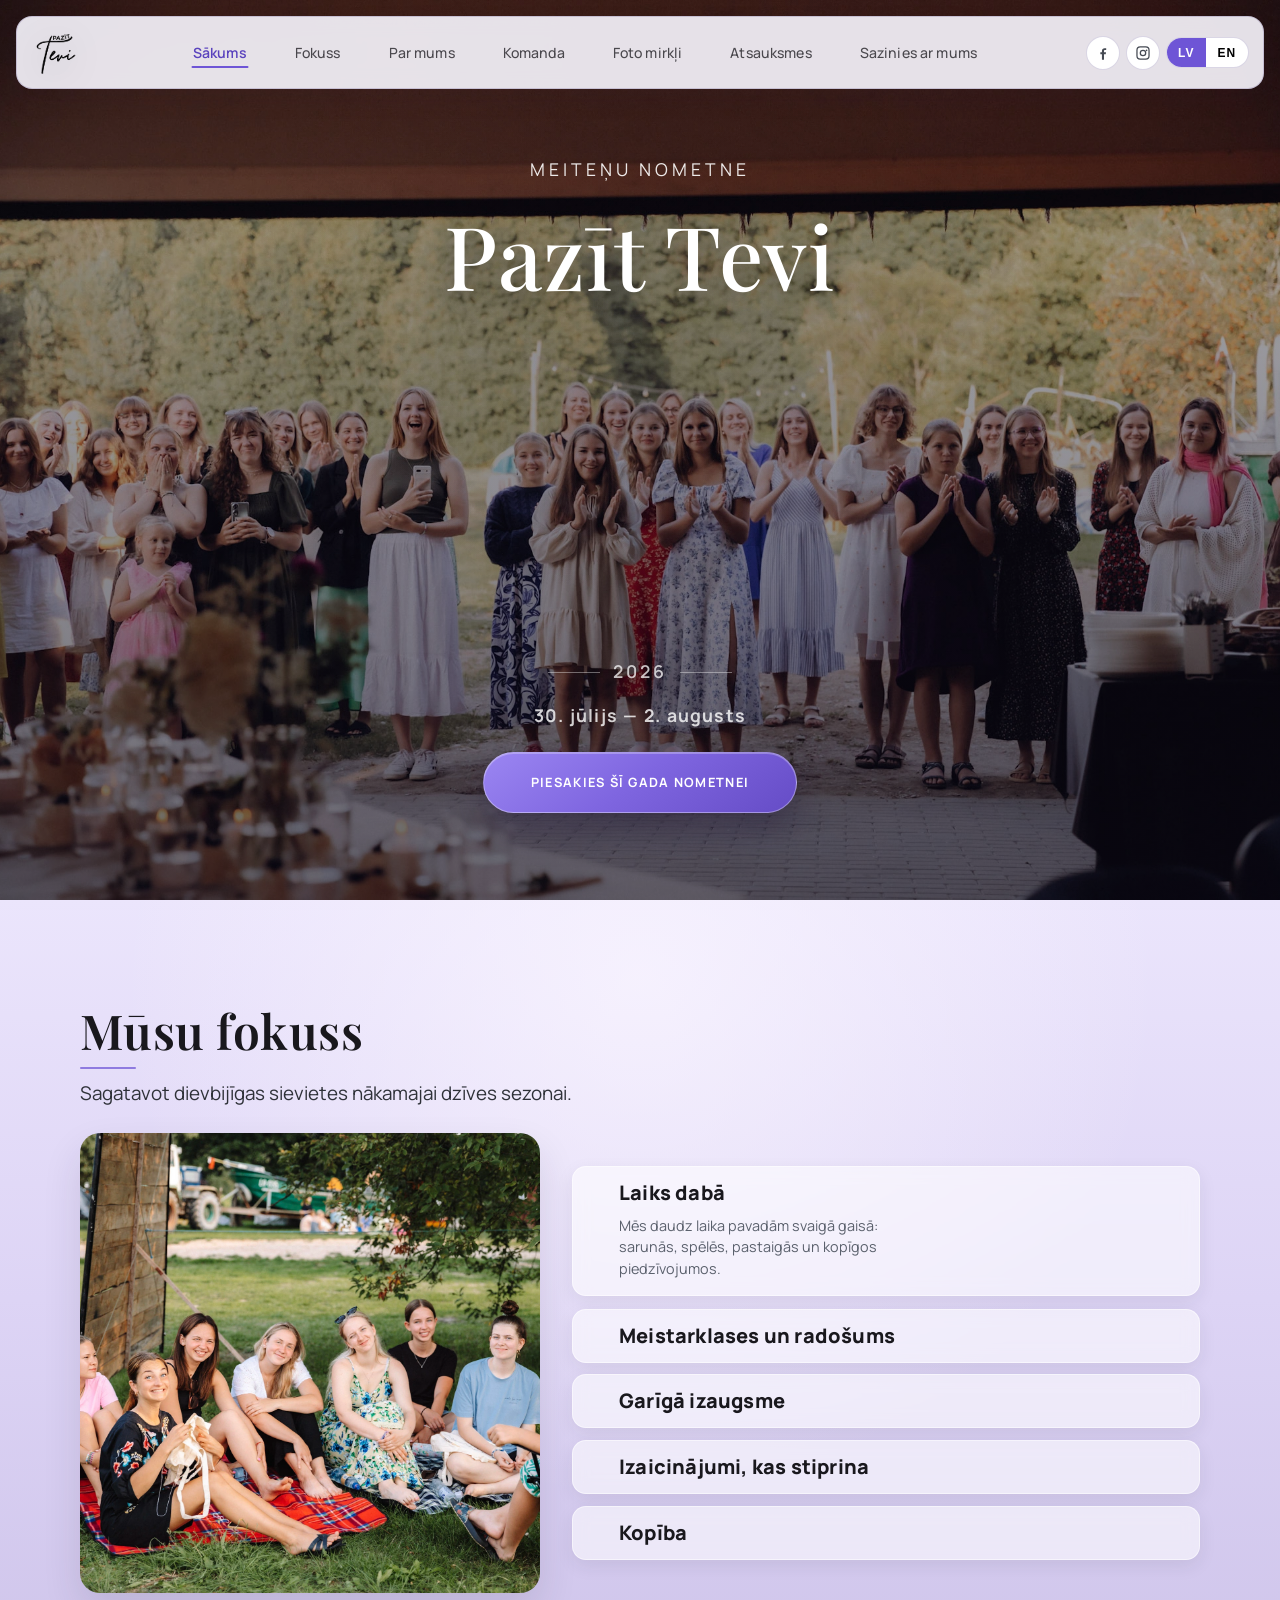
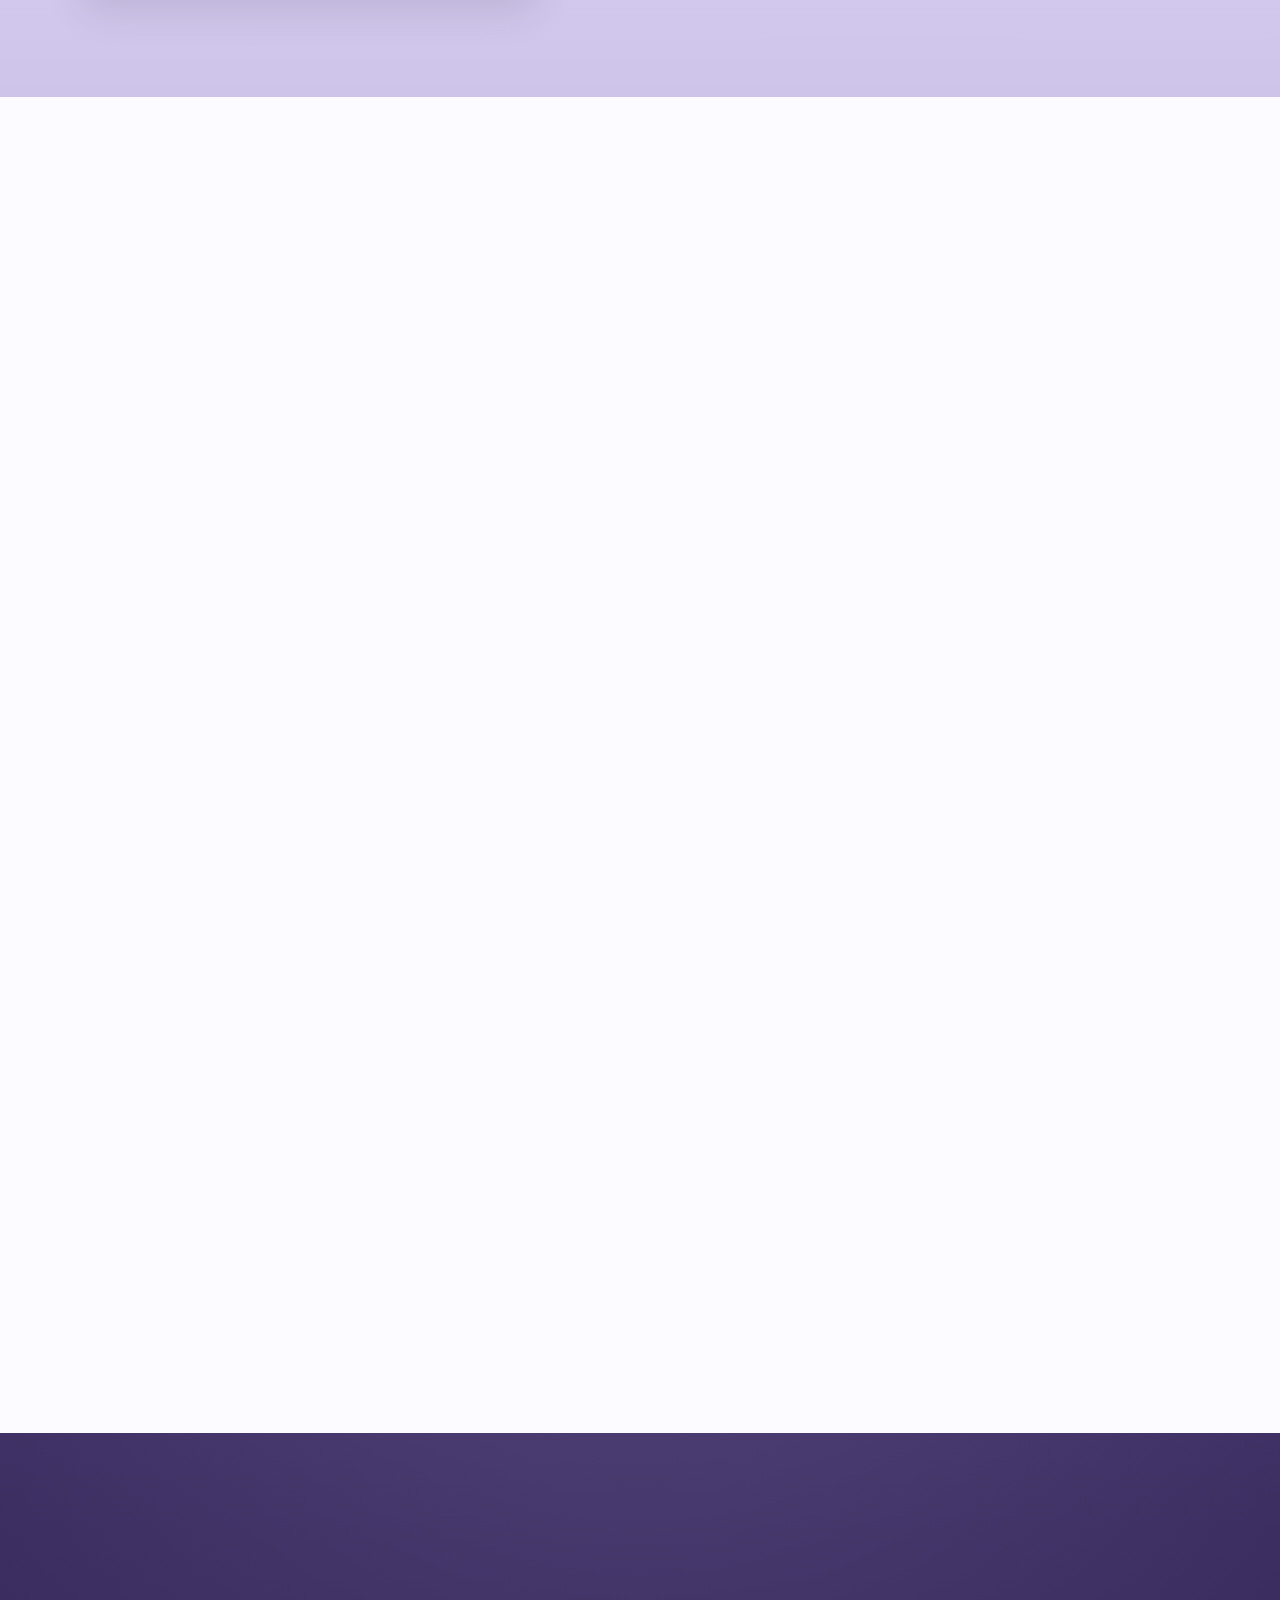
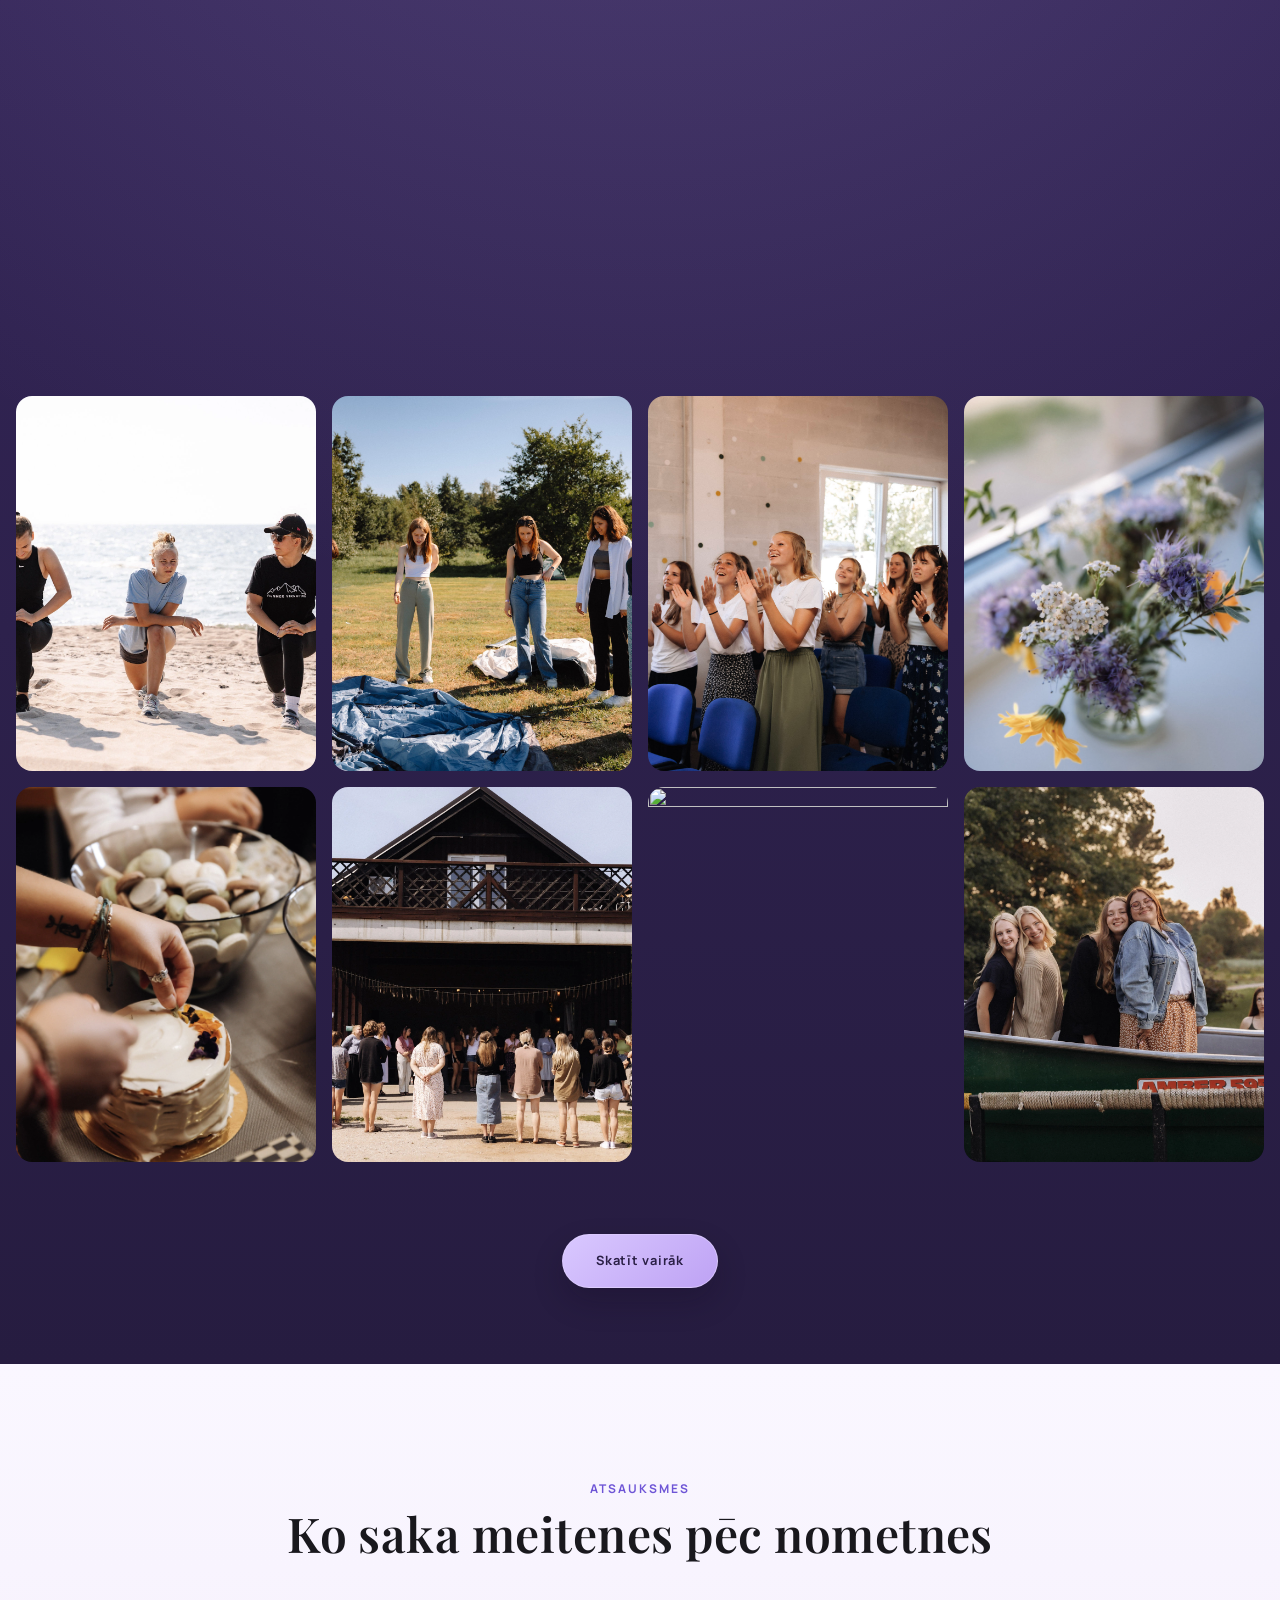
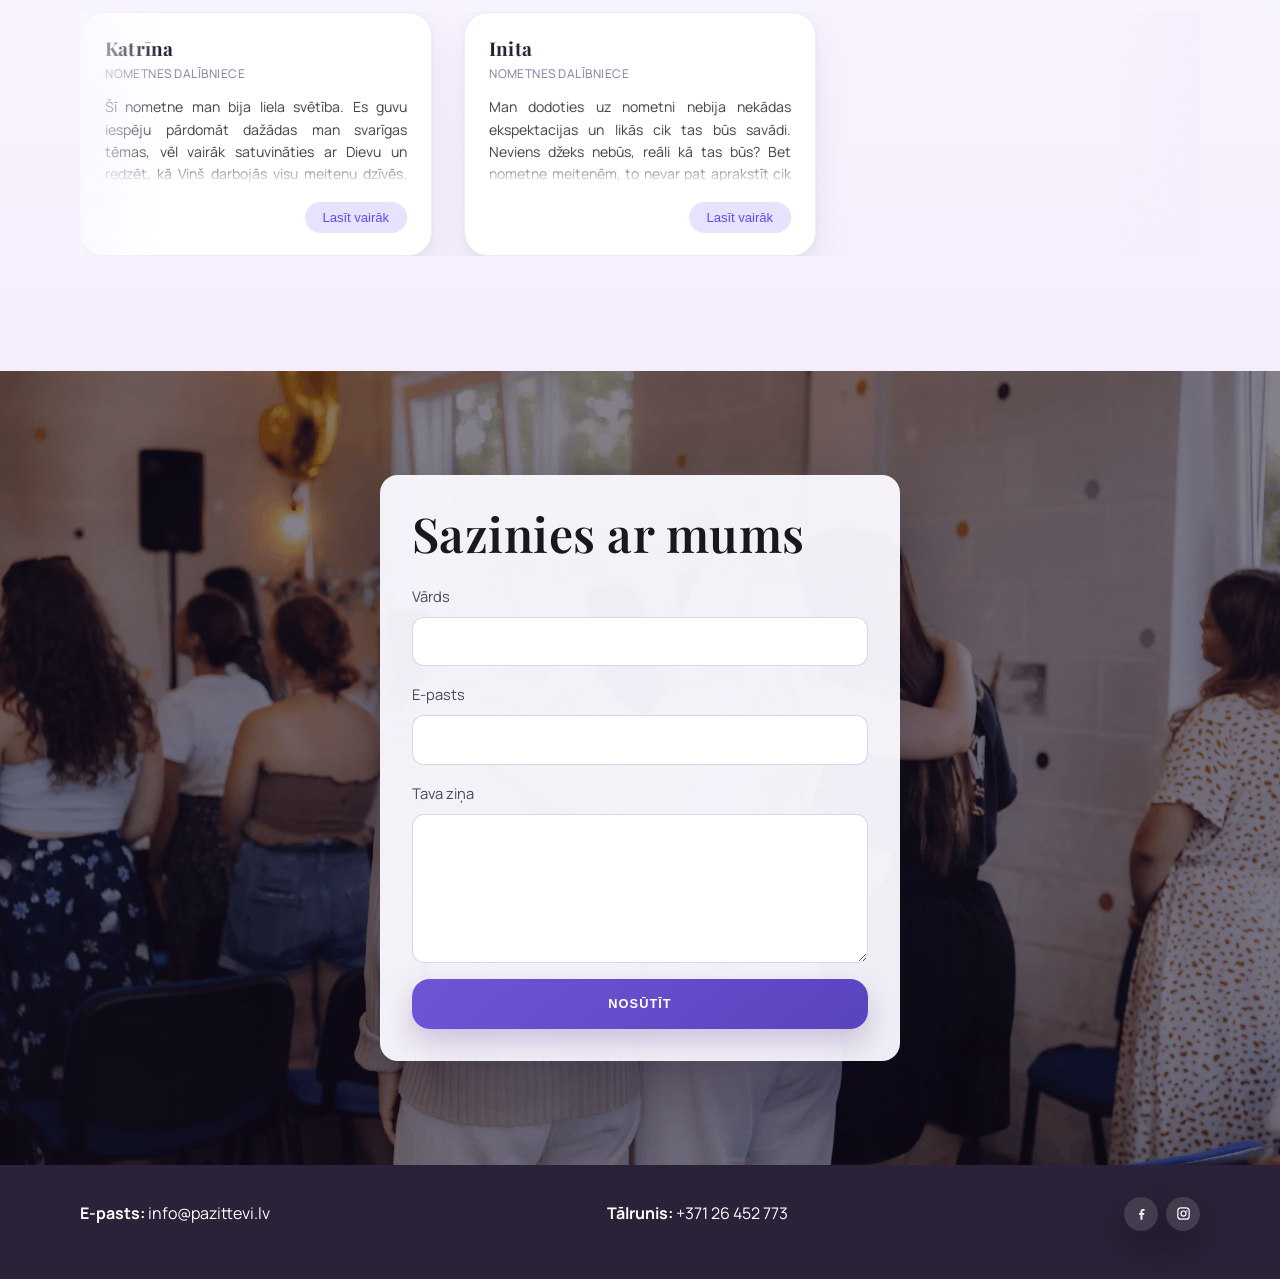
==== commit d12b8012: "pirms publikācijas" ====
--- a/public/index.html
+++ b/public/index.html
@@ -1,370 +1,254 @@
 <!doctype html>
 <html lang="lv">
-
-<head>
-  <meta charset="UTF-8" />
-  <meta name="viewport" content="width=device-width, initial-scale=1.0" />
-  <title data-i18n="meta.title">Pazīt Tevi | Meiteņu Nometne</title>
-  <link rel="icon" type="image/png" href="assets/Galerija/fav/favicon.png" />
-  <link rel="preconnect" href="https://fonts.googleapis.com" />
-  <link rel="preconnect" href="https://fonts.gstatic.com" crossorigin />
-  <link
-    href="https://fonts.googleapis.com/css2?family=Manrope:wght@400;500;600;700&family=Playfair+Display:wght@500;600;700&display=swap"
-    rel="stylesheet" />
-  <link rel="stylesheet" href="styles.css" />
-  <link rel="preload" as="image" href="assets/vaditajas/marta.webp" />
-  <link rel="preload" as="image" href="assets/vaditajas/sabine.webp" />
-  <link rel="preload" as="image" href="assets/vaditajas/agate.webp" />
-  <link rel="preload" as="image" href="assets/vaditajas/samanta.webp" />
-  <link rel="preload" as="image" href="assets/vaditajas/ance.webp" />
-  <link rel="preload" as="image" href="assets/vaditajas/agnese.webp" />
-  <link rel="preload" as="image" href="assets/vaditajas/zanda.webp" />
-  <link rel="preload" as="image" href="assets/vaditajas/amanda.webp" />
-  <link rel="preload" as="image" href="assets/vaditajas/diana.webp" />
-  <link rel="preload" as="image" href="assets/vaditajas/karline.webp" />
-  <link rel="preload" as="image" href="assets/vaditajas/guna.webp" />
-</head>
-
-<body>
-  <header class="hero" id="top">
-    <div class="hero-overlay"></div>
-
-    <nav class="top-nav" id="mainNav">
-      <a href="#top" class="nav-logo" aria-label="Pazīt Tevi sākumlapa">
-        <img src="assets/Hero_page/logo.webp" alt="Pazīt Tevi logo" class="logo-image" />
-      </a>
-
-      <div class="main-nav-wrap">
-        <a href="#top" data-i18n="nav.home">Sākums</a>
-        <a href="#focus" data-i18n="nav.focus">Fokuss</a>
-        <a href="#about" data-i18n="nav.about">Par mums</a>
-        <a href="#team" data-i18n="nav.team">Komanda</a>
-        <a href="#gallery" data-i18n="nav.gallery">Foto mirkļi</a>
-        <a href="#testimonials" data-i18n="nav.testimonials">Atsauksmes</a>
-        <a href="#contact" data-i18n="nav.contact">Sazinies ar mums</a>
+  <head>
+    <meta charset="UTF-8" />
+    <meta name="viewport" content="width=device-width, initial-scale=1.0" />
+    <title data-i18n="meta.title">Pazīt Tevi | Meiteņu Nometne</title>
+    <link rel="icon" type="image/png" href="/favicon.png" />
+    <link rel="shortcut icon" href="/favicon.png" />
+    <link rel="apple-touch-icon" href="/apple-touch-icon.png" />
+    <link rel="preconnect" href="https://fonts.googleapis.com" />
+    <link rel="preconnect" href="https://fonts.gstatic.com" crossorigin />
+    <link
+      href="https://fonts.googleapis.com/css2?family=Manrope:wght@400;500;600;700&family=Playfair+Display:wght@500;600;700&display=swap"
+      rel="stylesheet"
+    />
+    <link rel="stylesheet" href="styles.css" />
+  </head>
+  <body>
+    <header class="hero" id="top">
+      <div class="hero-overlay"></div>
+
+      <nav class="top-nav" id="mainNav">
+        <a href="#top" class="nav-logo" aria-label="Pazīt Tevi sākumlapa">
+          <img src="assets/Hero_page/logo.webp" alt="Pazīt Tevi logo" class="logo-image" />
+        </a>
+
+        <div class="main-nav-wrap">
+          <a href="#top" data-i18n="nav.home">Sākums</a>
+          <a href="#focus" data-i18n="nav.focus">Fokuss</a>
+          <a href="#about" data-i18n="nav.about">Par mums</a>
+          <a href="#team" data-i18n="nav.team">Komanda</a>
+          <a href="#gallery" data-i18n="nav.gallery">Foto mirkļi</a>
+          <a href="#testimonials" data-i18n="nav.testimonials">Atsauksmes</a>
+          <a href="#contact" data-i18n="nav.contact">Sazinies ar mums</a>
+        </div>
+
+        <div class="top-nav-actions">
+          <a class="social-icon" href="https://www.facebook.com/pazitsevi" target="_blank" rel="noreferrer" aria-label="Facebook">
+            <svg viewBox="0 0 24 24" aria-hidden="true"><path d="M13.5 22v-8h2.6l.4-3h-3V9.1c0-.9.3-1.6 1.6-1.6h1.7V4.8c-.3 0-1.3-.1-2.4-.1-2.4 0-4 1.5-4 4.2V11H8v3h2.4v8h3.1Z"/></svg>
+          </a>
+          <a class="social-icon" href="https://www.instagram.com/pazit.tevi?utm_source=ig_web_button_share_sheet&igsh=ZDNlZDc0MzIxNw==" target="_blank" rel="noreferrer" aria-label="Instagram">
+            <svg viewBox="0 0 24 24" aria-hidden="true"><path d="M7.8 2h8.4A5.8 5.8 0 0 1 22 7.8v8.4a5.8 5.8 0 0 1-5.8 5.8H7.8A5.8 5.8 0 0 1 2 16.2V7.8A5.8 5.8 0 0 1 7.8 2Zm8.3 1.9H7.9a4 4 0 0 0-4 4v8.2a4 4 0 0 0 4 4h8.2a4 4 0 0 0 4-4V7.9a4 4 0 0 0-4-4ZM12 7a5 5 0 1 1 0 10 5 5 0 0 1 0-10Zm0 1.9a3.1 3.1 0 1 0 0 6.2 3.1 3.1 0 0 0 0-6.2Zm5.4-2a1.2 1.2 0 1 1 0 2.4 1.2 1.2 0 0 1 0-2.4Z"/></svg>
+          </a>
+          <div class="lang-toggle" aria-label="Language switch">
+            <button type="button" class="lang-btn active" data-lang="lv">LV</button>
+            <button type="button" class="lang-btn" data-lang="en">EN</button>
+          </div>
+        </div>
+      </nav>
+
+      <div class="hero-content">
+        <p class="hero-kicker" data-i18n="hero.kicker">MEITEŅU NOMETNE</p>
+        <h1 data-i18n="hero.title">Pazīt Tevi</h1>
+        <p class="hero-badge" data-i18n="hero.badge">2026</p>
+        <p class="hero-caption" data-i18n="hero.caption">30. jūlijs — 2. augusts</p>
+        <a href="https://docs.google.com/forms/d/e/1FAIpQLSccI2GHdu2BFEukZKq_CNhr7xhRUPAUCy51gvwIo7NWw7q-Ww/viewform" target="_blank" rel="noreferrer" class="btn btn-hero" data-i18n="hero.cta">Piesakies šī gada nometnei</a>
       </div>
-
-      <div class="top-nav-actions">
-        <a class="social-icon" href="https://www.facebook.com/pazitsevi" target="_blank" rel="noreferrer"
-          aria-label="Facebook">
-          <svg viewBox="0 0 24 24" aria-hidden="true">
-            <path
-              d="M13.5 22v-8h2.6l.4-3h-3V9.1c0-.9.3-1.6 1.6-1.6h1.7V4.8c-.3 0-1.3-.1-2.4-.1-2.4 0-4 1.5-4 4.2V11H8v3h2.4v8h3.1Z" />
-          </svg>
-        </a>
-        <a class="social-icon"
-          href="https://www.instagram.com/pazit.tevi?utm_source=ig_web_button_share_sheet&igsh=ZDNlZDc0MzIxNw=="
-          target="_blank" rel="noreferrer" aria-label="Instagram">
-          <svg viewBox="0 0 24 24" aria-hidden="true">
-            <path
-              d="M7.8 2h8.4A5.8 5.8 0 0 1 22 7.8v8.4a5.8 5.8 0 0 1-5.8 5.8H7.8A5.8 5.8 0 0 1 2 16.2V7.8A5.8 5.8 0 0 1 7.8 2Zm8.3 1.9H7.9a4 4 0 0 0-4 4v8.2a4 4 0 0 0 4 4h8.2a4 4 0 0 0 4-4V7.9a4 4 0 0 0-4-4ZM12 7a5 5 0 1 1 0 10 5 5 0 0 1 0-10Zm0 1.9a3.1 3.1 0 1 0 0 6.2 3.1 3.1 0 0 0 0-6.2Zm5.4-2a1.2 1.2 0 1 1 0 2.4 1.2 1.2 0 0 1 0-2.4Z" />
-          </svg>
-        </a>
-        <div class="lang-toggle" aria-label="Language switch">
-          <button type="button" class="lang-btn active" data-lang="lv">LV</button>
-          <button type="button" class="lang-btn" data-lang="en">EN</button>
-        </div>
-      </div>
-    </nav>
-
-    <div class="hero-content">
-      <p class="hero-kicker" data-i18n="hero.kicker">MEITEŅU NOMETNE</p>
-      <h1 data-i18n="hero.title">Pazīt Tevi</h1>
-      <p class="hero-badge" data-i18n="hero.badge">2026</p>
-      <p class="hero-caption" data-i18n="hero.caption">30. jūlijs — 2. augusts</p>
-      <a href="https://docs.google.com/forms/d/e/1FAIpQLSccI2GHdu2BFEukZKq_CNhr7xhRUPAUCy51gvwIo7NWw7q-Ww/viewform"
-        target="_blank" rel="noreferrer" class="btn btn-hero" data-i18n="hero.cta">Piesakies šī gada nometnei</a>
-    </div>
-  </header>
-
-  <main>
-    <section class="section-block focus-section" id="focus">
-      <div class="section-head center">
-        <h2 data-i18n="focus.title">Mūsu fokuss</h2>
-        <p class="focus-subtitle" data-i18n="focus.subtitle">Sagatavot dievbijīgas sievietes nākamajai dzīves sezonai.
-        </p>
-      </div>
-      <div class="focus-layout">
-        <img src="assets/Fokuss.webp" alt="Meitenes aktivitātēs dabā" data-i18n-attr="alt:focus.imageAlt" />
-        <div class="focus-points">
-          <article class="focus-item">
-            <button class="focus-trigger" type="button" aria-expanded="false">
-              <span class="focus-icon" aria-hidden="true"><i data-lucide="leaf"></i></span>
-              <h3 class="focus-heading" data-i18n="focus.item1.title">Laiks dabā</h3>
-              <span class="focus-chevron" aria-hidden="true"><i data-lucide="chevron-down"></i></span>
-            </button>
-            <div class="focus-panel">
-              <p data-i18n="focus.item1.copy">Mēs daudz laika pavadām svaigā gaisā: sarunās, spēlēs, pastaigās un
-                kopīgos piedzīvojumos.</p>
-            </div>
-          </article>
-          <article class="focus-item">
-            <button class="focus-trigger" type="button" aria-expanded="false">
-              <span class="focus-icon" aria-hidden="true"><i data-lucide="palette"></i></span>
-              <h3 class="focus-heading" data-i18n="focus.item2.title">Meistarklases un radošums</h3>
-              <span class="focus-chevron" aria-hidden="true"><i data-lucide="chevron-down"></i></span>
-            </button>
-            <div class="focus-panel">
-              <p data-i18n="focus.item2.copy">No ēst gatavošanas līdz kustībai, skaistumkopšanai un radošām aktivitātēm.
-              </p>
-            </div>
-          </article>
-          <article class="focus-item">
-            <button class="focus-trigger" type="button" aria-expanded="false">
-              <span class="focus-icon" aria-hidden="true"><i data-lucide="sparkles"></i></span>
-              <h3 class="focus-heading" data-i18n="focus.item3.title">Garīgā izaugsme</h3>
-              <span class="focus-chevron" aria-hidden="true"><i data-lucide="chevron-down"></i></span>
-            </button>
-            <div class="focus-panel">
-              <p data-i18n="focus.item3.copy">Nometnes centrā ir laiks ar Dievu. Lekcijās, sarunās un klusumā mācāmies
-                labāk iepazīt Dievu un sevi.</p>
-            </div>
-          </article>
-          <article class="focus-item">
-            <button class="focus-trigger" type="button" aria-expanded="false">
-              <span class="focus-icon" aria-hidden="true"><i data-lucide="mountain"></i></span>
-              <h3 class="focus-heading" data-i18n="focus.item4.title">Izaicinājumi, kas stiprina</h3>
-              <span class="focus-chevron" aria-hidden="true"><i data-lucide="chevron-down"></i></span>
-            </button>
-            <div class="focus-panel">
-              <p data-i18n="focus.item4.copy">Ir arī brīži, kas palīdz pārkāpt savām robežām, vairojot drosmi, izturību,
-                uzticēšanos sev un komandai.</p>
-            </div>
-          </article>
-          <article class="focus-item">
-            <button class="focus-trigger" type="button" aria-expanded="false">
-              <span class="focus-icon" aria-hidden="true"><i data-lucide="heart"></i></span>
-              <h3 class="focus-heading" data-i18n="focus.item5.title">Kopība</h3>
-              <span class="focus-chevron" aria-hidden="true"><i data-lucide="chevron-down"></i></span>
-            </button>
-            <div class="focus-panel">
-              <p data-i18n="focus.item5.copy">Svarīga nometnes daļa ir būt kopā. Sarunas, smiekli un draudzība, kur vari
-                būt pieņemta tāda, kāda esi.</p>
-            </div>
-          </article>
-        </div>
+    </header>
+
+    <main>
+      <section class="section-block focus-section" id="focus">
+        <div class="section-head center">
+          <h2 data-i18n="focus.title">Mūsu fokuss</h2>
+          <p class="focus-subtitle" data-i18n="focus.subtitle">Sagatavot dievbijīgas sievietes nākamajai dzīves sezonai.</p>
+        </div>
+        <div class="focus-layout">
+          <img src="assets/Fokuss.webp" alt="Meitenes aktivitātēs dabā" data-i18n-attr="alt:focus.imageAlt" />
+          <div class="focus-points">
+            <article class="focus-item">
+              <button class="focus-trigger" type="button" aria-expanded="false">
+                <span class="focus-icon" aria-hidden="true"><i data-lucide="leaf"></i></span>
+                <h3 class="focus-heading" data-i18n="focus.item1.title">Laiks dabā</h3>
+                <span class="focus-chevron" aria-hidden="true"><i data-lucide="chevron-down"></i></span>
+              </button>
+              <div class="focus-panel">
+                <p data-i18n="focus.item1.copy">Mēs daudz laika pavadām svaigā gaisā: sarunās, spēlēs, pastaigās un kopīgos piedzīvojumos.</p>
+              </div>
+            </article>
+            <article class="focus-item">
+              <button class="focus-trigger" type="button" aria-expanded="false">
+                <span class="focus-icon" aria-hidden="true"><i data-lucide="palette"></i></span>
+                <h3 class="focus-heading" data-i18n="focus.item2.title">Meistarklases un radošums</h3>
+                <span class="focus-chevron" aria-hidden="true"><i data-lucide="chevron-down"></i></span>
+              </button>
+              <div class="focus-panel">
+                <p data-i18n="focus.item2.copy">No ēst gatavošanas līdz kustībai, skaistumkopšanai un radošām aktivitātēm.</p>
+              </div>
+            </article>
+            <article class="focus-item">
+              <button class="focus-trigger" type="button" aria-expanded="false">
+                <span class="focus-icon" aria-hidden="true"><i data-lucide="sparkles"></i></span>
+                <h3 class="focus-heading" data-i18n="focus.item3.title">Garīgā izaugsme</h3>
+                <span class="focus-chevron" aria-hidden="true"><i data-lucide="chevron-down"></i></span>
+              </button>
+              <div class="focus-panel">
+                <p data-i18n="focus.item3.copy">Nometnes centrā ir laiks ar Dievu. Lekcijās, sarunās un klusumā mācāmies labāk iepazīt Dievu un sevi.</p>
+              </div>
+            </article>
+            <article class="focus-item">
+              <button class="focus-trigger" type="button" aria-expanded="false">
+                <span class="focus-icon" aria-hidden="true"><i data-lucide="mountain"></i></span>
+                <h3 class="focus-heading" data-i18n="focus.item4.title">Izaicinājumi, kas stiprina</h3>
+                <span class="focus-chevron" aria-hidden="true"><i data-lucide="chevron-down"></i></span>
+              </button>
+              <div class="focus-panel">
+                <p data-i18n="focus.item4.copy">Ir arī brīži, kas palīdz pārkāpt savām robežām, vairojot drosmi, izturību, uzticēšanos sev un komandai.</p>
+              </div>
+            </article>
+            <article class="focus-item">
+              <button class="focus-trigger" type="button" aria-expanded="false">
+                <span class="focus-icon" aria-hidden="true"><i data-lucide="heart"></i></span>
+                <h3 class="focus-heading" data-i18n="focus.item5.title">Kopība</h3>
+                <span class="focus-chevron" aria-hidden="true"><i data-lucide="chevron-down"></i></span>
+              </button>
+              <div class="focus-panel">
+                <p data-i18n="focus.item5.copy">Svarīga nometnes daļa ir būt kopā. Sarunas, smiekli un draudzība, kur vari būt pieņemta tāda, kāda esi.</p>
+              </div>
+            </article>
+          </div>
+        </div>
+      </section>
+
+      <section class="section-block split about-section" id="about">
+        <div class="about-text">
+          <p class="section-tag" data-i18n="about.tag">Par mums</p>
+          <h2 data-i18n="about.title">Pazīt Tevi komanda</h2>
+          <p data-i18n="about.copy">
+            <span class="about-lead">PAZĪT TEVI ir kristīga nometne sievietēm vecumā no 15 līdz 25 gadiem, kurā kopā augam ticībā, attiecībās un identitātē.</span>
+            <span class="about-paragraph about-paragraph-highlight">Mūsu komandā ir sievietes dažādos vecumos un dzīves sezonās – no dažādām pilsētām un draudzēm. Mūs vieno mīlestība uz Jēzu un vēlme iedrošināt jaunās meitenes iepazīt Dievu un sevi.</span>
+            <span class="about-paragraph">2022.gada sākumā Dievs īpaši uzrunāja Martu un Sabīni par nometni meitenēm. Lūdzot un meklējot Dieva vadību, tika sperti pirmie soļi, un pamazām izveidojās komanda, kas ar prieku kalpo šajā nometnē.</span>
+          </p>
+        </div>
+        <img class="about-image" src="assets/vaditajas/komanda.webp" alt="Nometnes dalībnieces" data-i18n-attr="alt:about.imageAlt" />
+      </section>
+
+      <section class="section-block leaders-section" id="team">
+        <div class="section-head">
+          <p class="section-tag" data-i18n="team.tag">Vadītājas</p>
+          <h2 data-i18n="team.title">Iepazīsti mūsu šī gada komandu</h2>
+          <p class="team-subtitle" data-i18n="team.subtitle">Komanda, kas ar prieku kalpo un rada vidi, kur meitenes var augt.</p>
+        </div>
+        <div class="carousel-shell leaders-shell">
+          <div class="leaders-track" id="teamTrack" tabindex="0" aria-label="Vadītāju kartīšu karuselis">
+            <article class="leader-card"><img src="assets/vaditajas/marta.webp" alt="Marta" /><h3>MARTA</h3><p class="lead-strong">Es esmu viena no nometnes vadītājām un man ļoti patīk kvalitatīvi pavadīts laiks ar cilvēkiem</p><p>Meiteņu nometne man ir svarīga, jo ticu, ka Dievs var īpaši darboties, kad nākam kopā un ļaujam Viņam piepildīt Savu gribu - celt gaismā, dziedināt, atjaunot, celt, iedrošināt.</p></article>
+            <article class="leader-card"><img src="assets/vaditajas/sabine.webp" alt="Sabine" /><h3>SABĪNE</h3><p class="lead-strong">Es esmu viena no nometnes organizatorēm. Meita savai mammai un vecākā māsa savai Ketlīnai.</p><p>Meiteņu nometne man ir svarīga, jo vēlos, lai meitenes ierauga sevi Dieva acīm un notic tam, ko Dievs saka pa mums un dzīvo savu dzivi balstoties uz to!</p></article>
+            <article class="leader-card"><img src="assets/vaditajas/agate.webp" alt="Agate" /><h3>AGATE</h3><p class="lead-strong">Es esmu viena no nometnes organizatorēm un grupiņas vadītāja. Ģimenes cilvēks. Ļoti patīk dot un iepriecināt.</p><p>Meiteņu nometne man ir svarīga, jo tas ir īpašs un nošķirts laiks, kur Dievs var darboties meiteņu sirdīs un dzīvēs, caur lekcijām vai induviduālām sarunām katra ikviena var saņemt tik daudz!</p></article>
+            <article class="leader-card"><img src="assets/vaditajas/samanta.webp" alt="Samanta" /><h3>SAMANTA</h3><p class="lead-strong">Es esmu viena no nometnes organizatorēm, grupiņas vadītāja un arī tā, kas rūpējas par lielu daļu nometnes dizaina.</p><p>Meiteņu nometne man ir ļoti svarīga, jo esmu piedzīvojusi, kā Dievs ir mainījis manu sirdi un cik liela svētība ir patiesi nodoties Viņam. Tāpēc man ir svarīgi, ka arī katra meitene to var piedzīvot.</p></article>
+            <article class="leader-card"><img src="assets/vaditajas/ance.webp" alt="Ance" /><h3>ANCE</h3><p class="lead-strong">Es esmu tā, kura rada svētku sajūtu un skaistumu apkārt nometnē. Man ir svarīgas un pamanu mazās detaļas.</p><p>Meiteņu nometne man ir svarīga, jo man rūp, lai jaunas meitenes iepazītu Dievu un caur to atklātu savu identitāti, sievišķību un aicinājumu.
+           </p></article>
+            <article class="leader-card"><img src="assets/vaditajas/agnese.webp" alt="Agnese" /><h3>AGNESE</h3><p class="lead-strong">Es esmu atbildīga par nometnes kārtību un tīrību. Man patik parūpēties, lai visi justos labi.</p><p>Meiteņu nometne man ir svarīga, jo tā ir vieta meitenēm, kur piedzīvot māsu sadraudzību, sapratni, piedzīvot cerību, piedošanu, un iespēju piedot citiem.</p></article>
+            <article class="leader-card"><img src="assets/vaditajas/zanda.webp" alt="Zanda" /><h3>ZANDA</h3><p class="lead-strong">Es esmu daudzpusīgums:s grupiņas vadītāja, slavēšanas komandā un meistarklases vadītāja šī gada nometnē.</p><p>Meiteņu nometne man ir svarīga, jo pasaule ir diezgan skarba vieta, kurā, manuprāt, ir labi, ka meitenes iegūst kādu “virzienu karti” savai vērtībai, nozīmībai un brīnišķīgumam Dieva acīs.</p></article>
+            <article class="leader-card"><img src="assets/vaditajas/amanda.webp" alt="Amanda" /><h3>AMANDA</h3><p class="lead-strong">Es esmu nometnes plānošanas komandā un meiteņu grupas vadītāja, mani interesē viss par un ap veselīgu dzīvesveidu. </p><p>Meiteņu nometne man ir īpaši svarīga, jo redzu, cik daudz tajā var mācīties, dzirdēt un no jauna atklāt patiesības, ko Bībele māca par sievieti.</p></article>
+            <article class="leader-card"><img src="assets/vaditajas/diana.webp" alt="Diāna" /><h3>DIĀNA</h3><p class="lead-strong">Es esmu sieva vienam,mamma četriem un Dieva mīļā meita. Ikdienā nodarbojas ar "viesuļvētras" koordinēšanu.
+</p><p>Meiteņu nometne man ir svarīga,jo tā ir iespēja kalpojot citām,augt pašai. Esmu pārliecināta,ka sievietēm ir ļoti svarīga kopiena, kurā justies sadzirdētai,saprastai un apmīļotai.
+</p></article>
+            <article class="leader-card"><img src="assets/vaditajas/karline.webp" alt="Karlīne" /><h3>KARLĪNE</h3><p class="lead-strong">Esmu grupiņas vadītāja. Manu sirdi īpaši silda skaisti saulrieti un cilvēku smiekli.
+</p><p>Meiteņu nometne man ir svarīga, jo tā palīdz meitenēm piedzīvot Dieva mīlestību, noticēt tai un iemācīties pieņemt sevi tādas, kādas Dievs viņas ir radījis.</p></article>
+            <article class="leader-card"><img src="assets/vaditajas/guna.webp" alt="Guna" /><h3>GUNA</h3><p class="lead-strong">Es esmu mazās grupas vadītāja un palīdzu ar citiem mazākiem, lielākiem darbiņiem. Esmu ļoti pacietīga.</p><p>Meiteņu nometne man ir svarīga, jo tā stiprina ticību, veicina vērtību apzināšanos un palīdz augt garīgi, emocionāli un savstarpējās attiecībās.</p></article>
+          </div>
+        </div>
+      </section>
+
+      <section class="section-block gallery-section" id="gallery">
+        <div class="section-head center">
+          <p class="section-tag" data-i18n="gallery.tag">Foto mirkļi</p>
+          <h2 data-i18n="gallery.title">Atmiņas no nometnes</h2>
+        </div>
+        <div class="mosaic-grid">
+          <img class="mosaic-tall" src="assets/Galerija/12/ice_breaker.webp" alt="" />
+          <img src="assets/Galerija/12/lej_kurpes.webp" alt="" />
+          <img src="assets/Galerija/12/sonora_krasas.webp" alt="" />
+          <img class="mosaic-wide" src="assets/Galerija/12/uzraksts_par_daudz.webp" alt="" />
+          <img src="assets/Galerija/12/vingro_3_jura.webp" alt="" />
+          <img class="mosaic-tall" src="assets/Galerija/12/telti_stelle_vairaki.webp" alt="" />
+          <img src="assets/Galerija/12/barins_plaude.webp" alt="" />
+          <img src="assets/Galerija/12/zil_puke.webp" alt="" />
+          <img class="mosaic-wide" src="assets/Galerija/12/taisa_kuku.webp" alt="" />
+          <img src="assets/Galerija/12/garaza_apli.webp" alt="" />
+          <img src="assets/Galerija/12/3_samilojas.webp" alt="" />
+          <img src="assets/Galerija/12/meitenes_laiva.webp" alt="" />
+        </div>
+        <a href="gallery.html" class="see-more" data-i18n="gallery.more">Skatīt vairāk</a>
+      </section>
+
+      <section class="section-block testimonials-section" id="testimonials">
+        <div class="section-head center">
+          <p class="section-tag" data-i18n="testimonials.tag">Atsauksmes</p>
+          <h2 data-i18n="testimonials.title">Ko saka meitenes pēc nometnes</h2>
+        </div>
+        <div class="carousel-shell reviews-shell">
+          <div class="reviews-track" id="reviewsTrack">
+            <article class="review-card">
+              <h3 class="review-name">Lana</h3>
+              <p class="review-role">NOMETNES DALĪBNIECE</p>
+              <p class="review-text" data-fulltext="Nometne, brīdis, kur es saņēmu drosmi atvērt savu sirdi un izlaist ilgi turētos putniņus no šī smagā dzelzs būra. Vieta, kur var izjust milzīgu lepnumu par ikvienu lielo un mazo sievieti, kur var izjust izaugsmi un atvērtību. Šī bija vieta, kur varēju atkal sajust un būt pateicīga, lepna par to, ka esmu sieviete. Pateikties par visu, kas ir bijis un šīs četras dienas, man liekas, ka ir iedvesma uz visām nākošajām dienām, ka mana pagātne nav punkts manam stāstam, ka tas ir tikai viens no komatiem. Visiem notikumiem ir iemesls, tam visam ir vērtība. Mēs varam būt sievietes un lepoties ar to, nevis kaunēties. Mēs esam Dieva princeses, kurām kroni ir uzlicis pats visuvarenais Dievs, bet tā ir mūsu izvēle šo kroni piekārtot, kad tas ir sašķiebies. Viņš gaida mūs mājās un Viņš ir devis mums brīvu izvēli - būt Viņa bērniem, Viņa princesītēm. Sirds visvairāk saka - PALDIES. Tiik vērtīgi."></p>
+              <button type="button" class="read-more">Lasīt vairāk</button>
+            </article>
+            <article class="review-card">
+              <h3 class="review-name">Katrīna</h3>
+              <p class="review-role">NOMETNES DALĪBNIECE</p>
+              <p class="review-text" data-fulltext="Šī nometne man bija liela svētība. Es guvu iespēju pārdomāt dažādas man svarīgas tēmas, vēl vairāk satuvināties ar Dievu un redzēt, kā Viņš darbojās visu meiteņu dzīvēs. Šīs dienas nometnē bija emocijām bagātas un piepildītas ar Dieva mīlestību."></p>
+              <button type="button" class="read-more">Lasīt vairāk</button>
+            </article>
+            <article class="review-card">
+              <h3 class="review-name">Inita</h3>
+              <p class="review-role">NOMETNES DALĪBNIECE</p>
+              <p class="review-text" data-fulltext="Man dodoties uz nometni nebija nekādas ekspektacijas un likās cik tas būs savādi. Neviens džeks nebūs, reāli kā tas būs? Bet nometne meitenēm, to nevar pat aprakstīt cik īpaši tas ir. Runāt par aktuālām lietām, kas ir kā iedrošinājums meitenēm, veidot neaizmirstamas draudzības, būt saprastai un atrasties gaisotnē, kas ir vienkārši pilna ar mīlestību un sievišķību. Un pat nostaigāt nometni ar kleitu vai svārkiem un tev nav jāpārģērbjas, ja gribi iesaistīties, jo kleita visbiežāk nav atbilstošākais apģērbs, tā jau pati par sevi ir uzvara. Grūti pat vārdiem aprakstīt, bet nometnē justies tik brīvi un tik mīlēti un bez jebkādiem kompleksiem, runāt par ticību, atlaist kādas sāpes, uzzināt ko jaunu par aktuālām tēmām un sevi, stiprināt saikni ar Dievu un mācīties no vecākām māsām. Tieši tādu nometni novēlu katram dzīvē piedzīvot."></p>
+              <button type="button" class="read-more">Lasīt vairāk</button>
+            </article>
+            <article class="review-card">
+              <h3 class="review-name">Karīna</h3>
+              <p class="review-role">NOMETNES DALĪBNIECE</p>
+              <p class="review-text" data-fulltext="Meiteņu nometne pazīt sevi = pazīt tevi šogad notika pirmo reizi, tā bija iespēja ieskatīties savā sirdī un iepazīt tā sirdi, kas mūs ir radījis. Četru dienu garumā mēs meitenes varējām klausīties lekcijas par tādām tēmām kā sieviete, sievietes cikls, attiecības ar pretējo dzimumu, vecākiem un mūsu radītāju un noslēdzošā lekcija bija par piedošanu. Lekcijās dzirdētais nepalika dzirdēts pa ausu galam, bet gan mājās tika paņemtas kādas vērtīgas atziņas un lietas, kuras turpmāk pielietot ikdienas. Vēl bez lekcijām mēs kopā skatījāmies filmu, devāmies kopīgā fiziski smagā pārbaudījumā, dejojām, izpaudāmies radoši dažādās radošajās darbnīcās un apzinājāmies savu vērtību, kā arī vienojāmies iedrošinošās sarunās mazajās grupiņās. Pirmspēdējā nometnes vakarā mums bija sagatavotas skaistas svētku vakariņas, kurās varējām svinēt sevi un piedzīvoto. Bet visa pamatā bija mūsu Kungs, mēs To kopīgi slavējām, dziedot un dejojot un priecājoties par kopīgu debesu Tēvu. Nometnē varēja ieraudzīt cik apbrīnojama ir meiteņu kopība un atbalsts vienai pret otru. Man bija patiess prieks būt daļai no pirmās meiteņu nometnes."></p>
+              <button type="button" class="read-more">Lasīt vairāk</button>
+            </article>
+          </div>
+        </div>
+      </section>
+    </main>
+
+    <section class="contact-section" id="contact">
+      <div class="contact-overlay"></div>
+      <div class="contact-card">
+        <h2 data-i18n="contact.title">Sazinies ar mums</h2>
+        <form class="contact-form" action="https://formsubmit.co/info@pazittevi.lv" method="POST">
+          <input type="hidden" name="_captcha" value="false" />
+          <input type="hidden" name="_subject" value="Jauns pieteikums no Pazit Tevi mājaslapas" />
+          <label><span data-i18n="contact.name">Vārds</span><input type="text" name="name" required /></label>
+          <label><span data-i18n="contact.emailLabel">E-pasts</span><input type="email" name="email" required /></label>
+          <label><span data-i18n="contact.question">Tava ziņa</span><textarea name="message" rows="5" required></textarea></label>
+          <button type="submit" class="btn" data-i18n="contact.send">Nosūtīt</button>
+        </form>
       </div>
     </section>
 
-    <section class="section-block split about-section" id="about">
-      <div class="about-text">
-        <p class="section-tag" data-i18n="about.tag">Par mums</p>
-        <h2 data-i18n="about.title">Pazīt Tevi komanda</h2>
-        <p data-i18n="about.copy">
-          <span class="about-lead">PAZĪT TEVI ir kristīga nometne sievietēm vecumā no 15 līdz 25 gadiem, kurā kopā augam
-            ticībā, attiecībās un identitātē.</span>
-          <span class="about-paragraph about-paragraph-highlight">Mūsu komandā ir sievietes dažādos vecumos un dzīves
-            sezonās – no dažādām pilsētām un draudzēm. Mūs vieno mīlestība uz Jēzu un vēlme iedrošināt jaunās meitenes
-            iepazīt Dievu un sevi.</span>
-          <span class="about-paragraph">2022.gada sākumā Dievs īpaši uzrunāja Martu un Sabīni par nometni meitenēm.
-            Lūdzot un meklējot Dieva vadību, tika sperti pirmie soļi, un pamazām izveidojās komanda, kas ar prieku kalpo
-            šajā nometnē.</span>
-        </p>
+    <footer class="site-footer">
+      <div class="footer-inner">
+        <p><strong data-i18n="footer.emailLabel">E-pasts:</strong> info@pazittevi.lv</p>
+        <p><strong data-i18n="footer.phoneLabel">Tālrunis:</strong> +371 26 452 773</p>
+        <div class="footer-icons">
+          <a href="https://www.facebook.com/pazitsevi" target="_blank" rel="noreferrer" aria-label="Facebook">
+            <svg viewBox="0 0 24 24" aria-hidden="true"><path d="M13.5 22v-8h2.6l.4-3h-3V9.1c0-.9.3-1.6 1.6-1.6h1.7V4.8c-.3 0-1.3-.1-2.4-.1-2.4 0-4 1.5-4 4.2V11H8v3h2.4v8h3.1Z"/></svg>
+          </a>
+          <a href="https://www.instagram.com/pazit.tevi?utm_source=ig_web_button_share_sheet&igsh=ZDNlZDc0MzIxNw==" target="_blank" rel="noreferrer" aria-label="Instagram">
+            <svg viewBox="0 0 24 24" aria-hidden="true"><path d="M7.8 2h8.4A5.8 5.8 0 0 1 22 7.8v8.4a5.8 5.8 0 0 1-5.8 5.8H7.8A5.8 5.8 0 0 1 2 16.2V7.8A5.8 5.8 0 0 1 7.8 2Zm8.3 1.9H7.9a4 4 0 0 0-4 4v8.2a4 4 0 0 0 4 4h8.2a4 4 0 0 0 4-4V7.9a4 4 0 0 0-4-4ZM12 7a5 5 0 1 1 0 10 5 5 0 0 1 0-10Zm0 1.9a3.1 3.1 0 1 0 0 6.2 3.1 3.1 0 0 0 0-6.2Zm5.4-2a1.2 1.2 0 1 1 0 2.4 1.2 1.2 0 0 1 0-2.4Z"/></svg>
+          </a>
+        </div>
       </div>
-      <img class="about-image" src="assets/vaditajas/komanda.webp" alt="Nometnes dalībnieces"
-        data-i18n-attr="alt:about.imageAlt" />
-    </section>
-
-    <section class="section-block leaders-section" id="team">
-      <div class="section-head">
-        <p class="section-tag" data-i18n="team.tag">Vadītājas</p>
-        <h2 data-i18n="team.title">Iepazīsti mūsu šī gada komandu</h2>
-        <p class="team-subtitle" data-i18n="team.subtitle">Komanda, kas ar prieku kalpo un rada vidi, kur meitenes var
-          augt.</p>
-      </div>
-      <div class="carousel-shell leaders-shell">
-        <div class="leaders-track" id="teamTrack" tabindex="0" aria-label="Vadītāju kartīšu karuselis">
-          <article class="leader-card"><img src="assets/vaditajas/marta.webp" alt="Marta" loading="eager" decoding="async" fetchpriority="high" />
-            <h3>MARTA</h3>
-            <p class="lead-strong">Es esmu viena no nometnes vadītājām un man ļoti patīk kvalitatīvi pavadīts laiks ar
-              cilvēkiem</p>
-            <p>Meiteņu nometne man ir svarīga, jo ticu, ka Dievs var īpaši darboties, kad nākam kopā un ļaujam Viņam
-              piepildīt Savu gribu - celt gaismā, dziedināt, atjaunot, celt, iedrošināt.</p>
-          </article>
-          <article class="leader-card"><img src="assets/vaditajas/sabine.webp" alt="Sabine" loading="eager" decoding="async" fetchpriority="high" />
-            <h3>SABĪNE</h3>
-            <p class="lead-strong">Es esmu viena no nometnes organizatorēm. Meita savai mammai un vecākā māsa savai
-              Ketlīnai.</p>
-            <p>Meiteņu nometne man ir svarīga, jo vēlos, lai meitenes ierauga sevi Dieva acīm un notic tam, ko Dievs
-              saka pa mums un dzīvo savu dzivi balstoties uz to!</p>
-          </article>
-          <article class="leader-card"><img src="assets/vaditajas/agate.webp" alt="Agate" loading="eager" decoding="async" fetchpriority="high" />
-            <h3>AGATE</h3>
-            <p class="lead-strong">Es esmu viena no nometnes organizatorēm un grupiņas vadītāja. Ģimenes cilvēks. Ļoti
-              patīk dot un iepriecināt.</p>
-            <p>Meiteņu nometne man ir svarīga, jo tas ir īpašs un nošķirts laiks, kur Dievs var darboties meiteņu sirdīs
-              un dzīvēs, caur lekcijām vai induviduālām sarunām katra ikviena var saņemt tik daudz!</p>
-          </article>
-          <article class="leader-card"><img src="assets/vaditajas/samanta.webp" alt="Samanta" loading="eager" decoding="async" fetchpriority="high" />
-            <h3>SAMANTA</h3>
-            <p class="lead-strong">Es esmu viena no nometnes organizatorēm, grupiņas vadītāja un arī tā, kas rūpējas par
-              lielu daļu nometnes dizaina.</p>
-            <p>Meiteņu nometne man ir ļoti svarīga, jo esmu piedzīvojusi, kā Dievs ir mainījis manu sirdi un cik liela
-              svētība ir patiesi nodoties Viņam. Tāpēc man ir svarīgi, ka arī katra meitene to var piedzīvot.</p>
-          </article>
-          <article class="leader-card"><img src="assets/vaditajas/ance.webp" alt="Ance" loading="eager" decoding="async" fetchpriority="high" />
-            <h3>ANCE</h3>
-            <p class="lead-strong">Es esmu tā, kura rada svētku sajūtu un skaistumu apkārt nometnē. Man ir svarīgas un
-              pamanu mazās detaļas.</p>
-            <p>Meiteņu nometne man ir svarīga, jo man rūp, lai jaunas meitenes iepazītu Dievu un caur to atklātu savu
-              identitāti, sievišķību un aicinājumu.
-            </p>
-          </article>
-          <article class="leader-card"><img src="assets/vaditajas/agnese.webp" alt="Agnese" loading="eager" decoding="async" fetchpriority="high" />
-            <h3>AGNESE</h3>
-            <p class="lead-strong">Es esmu atbildīga par nometnes kārtību un tīrību. Man patik parūpēties, lai visi
-              justos labi.</p>
-            <p>Meiteņu nometne man ir svarīga, jo tā ir vieta meitenēm, kur piedzīvot māsu sadraudzību, sapratni,
-              piedzīvot cerību, piedošanu, un iespēju piedot citiem.</p>
-          </article>
-          <article class="leader-card"><img src="assets/vaditajas/zanda.webp" alt="Zanda" loading="eager" decoding="async" fetchpriority="high" />
-            <h3>ZANDA</h3>
-            <p class="lead-strong">Es esmu daudzpusīgums:s grupiņas vadītāja, slavēšanas komandā un meistarklases
-              vadītāja šī gada nometnē.</p>
-            <p>Meiteņu nometne man ir svarīga, jo pasaule ir diezgan skarba vieta, kurā, manuprāt, ir labi, ka meitenes
-              iegūst kādu “virzienu karti” savai vērtībai, nozīmībai un brīnišķīgumam Dieva acīs.</p>
-          </article>
-          <article class="leader-card"><img src="assets/vaditajas/amanda.webp" alt="Amanda" loading="eager" decoding="async" fetchpriority="high" />
-            <h3>AMANDA</h3>
-            <p class="lead-strong">Es esmu nometnes plānošanas komandā un meiteņu grupas vadītāja, mani interesē viss
-              par un ap veselīgu dzīvesveidu. </p>
-            <p>Meiteņu nometne man ir īpaši svarīga, jo redzu, cik daudz tajā var mācīties, dzirdēt un no jauna atklāt
-              patiesības, ko Bībele māca par sievieti.</p>
-          </article>
-          <article class="leader-card"><img src="assets/vaditajas/diana.webp" alt="Diāna" />
-            <h3>DIĀNA</h3>
-            <p class="lead-strong">Es esmu sieva vienam,mamma četriem un Dieva mīļā meita. Ikdienā nodarbojas ar
-              "viesuļvētras" koordinēšanu.
-            </p>
-            <p>Meiteņu nometne man ir svarīga,jo tā ir iespēja kalpojot citām,augt pašai. Esmu pārliecināta,ka sievietēm
-              ir ļoti svarīga kopiena, kurā justies sadzirdētai,saprastai un apmīļotai.
-            </p>
-          </article>
-          <article class="leader-card"><img src="assets/vaditajas/karline.webp" alt="Karlīne" />
-            <h3>KARLĪNE</h3>
-            <p class="lead-strong">Esmu grupiņas vadītāja. Manu sirdi īpaši silda skaisti saulrieti un cilvēku smiekli.
-            </p>
-            <p>Meiteņu nometne man ir svarīga, jo tā palīdz meitenēm piedzīvot Dieva mīlestību, noticēt tai un
-              iemācīties pieņemt sevi tādas, kādas Dievs viņas ir radījis.</p>
-          </article>
-          <article class="leader-card"><img src="assets/vaditajas/guna.webp" alt="Guna" loading="eager" decoding="async" fetchpriority="high" />
-            <h3>GUNA</h3>
-            <p class="lead-strong">Es esmu mazās grupas vadītāja un palīdzu ar citiem mazākiem, lielākiem darbiņiem.
-              Esmu ļoti pacietīga.</p>
-            <p>Meiteņu nometne man ir svarīga, jo tā stiprina ticību, veicina vērtību apzināšanos un palīdz augt garīgi,
-              emocionāli un savstarpējās attiecībās.</p>
-          </article>
-        </div>
-      </div>
-    </section>
-
-    <section class="section-block gallery-section" id="gallery">
-      <div class="section-head center">
-        <p class="section-tag" data-i18n="gallery.tag">Foto mirkļi</p>
-        <h2 data-i18n="gallery.title">Atmiņas no nometnes</h2>
-      </div>
-      <div class="mosaic-grid">
-        <img class="mosaic-tall" src="assets/Galerija/12/ice_breaker.webp" alt="" />
-        <img src="assets/Galerija/12/lej_kurpes.webp" alt="" />
-        <img src="assets/Galerija/12/sonora_krasas.webp" alt="" />
-        <img class="mosaic-wide" src="assets/Galerija/12/uzraksts_par_daudz.webp" alt="" />
-        <img src="assets/Galerija/12/vingro_3_jura.webp" alt="" />
-        <img class="mosaic-tall" src="assets/Galerija/12/telti_stelle_vairaki.webp" alt="" />
-        <img src="assets/Galerija/12/barins_plaude.webp" alt="" />
-        <img src="assets/Galerija/12/zil_puke.webp" alt="" />
-        <img class="mosaic-wide" src="assets/Galerija/12/taisa_kuku.webp" alt="" />
-        <img src="assets/Galerija/12/garaza_apli.webp" alt="" />
-        <img src="assets/Galerija/12/3_samilojas.webp" alt="" />
-        <img src="assets/Galerija/12/meitenes_laiva.webp" alt="" />
-      </div>
-      <a href="gallery.html" class="see-more" data-i18n="gallery.more">Skatīt vairāk</a>
-    </section>
-
-    <section class="section-block testimonials-section" id="testimonials">
-      <div class="section-head center">
-        <p class="section-tag" data-i18n="testimonials.tag">Atsauksmes</p>
-        <h2 data-i18n="testimonials.title">Ko saka meitenes pēc nometnes</h2>
-      </div>
-      <div class="carousel-shell reviews-shell">
-        <div class="reviews-track" id="reviewsTrack">
-          <article class="review-card">
-            <h3 class="review-name">Lana</h3>
-            <p class="review-role">NOMETNES DALĪBNIECE</p>
-            <p class="review-text"
-              data-fulltext="Nometne, brīdis, kur es saņēmu drosmi atvērt savu sirdi un izlaist ilgi turētos putniņus no šī smagā dzelzs būra. Vieta, kur var izjust milzīgu lepnumu par ikvienu lielo un mazo sievieti, kur var izjust izaugsmi un atvērtību. Šī bija vieta, kur varēju atkal sajust un būt pateicīga, lepna par to, ka esmu sieviete. Pateikties par visu, kas ir bijis un šīs četras dienas, man liekas, ka ir iedvesma uz visām nākošajām dienām, ka mana pagātne nav punkts manam stāstam, ka tas ir tikai viens no komatiem. Visiem notikumiem ir iemesls, tam visam ir vērtība. Mēs varam būt sievietes un lepoties ar to, nevis kaunēties. Mēs esam Dieva princeses, kurām kroni ir uzlicis pats visuvarenais Dievs, bet tā ir mūsu izvēle šo kroni piekārtot, kad tas ir sašķiebies. Viņš gaida mūs mājās un Viņš ir devis mums brīvu izvēli - būt Viņa bērniem, Viņa princesītēm. Sirds visvairāk saka - PALDIES. Tiik vērtīgi.">
-            </p>
-            <button type="button" class="read-more">Lasīt vairāk</button>
-          </article>
-          <article class="review-card">
-            <h3 class="review-name">Katrīna</h3>
-            <p class="review-role">NOMETNES DALĪBNIECE</p>
-            <p class="review-text"
-              data-fulltext="Šī nometne man bija liela svētība. Es guvu iespēju pārdomāt dažādas man svarīgas tēmas, vēl vairāk satuvināties ar Dievu un redzēt, kā Viņš darbojās visu meiteņu dzīvēs. Šīs dienas nometnē bija emocijām bagātas un piepildītas ar Dieva mīlestību.">
-            </p>
-            <button type="button" class="read-more">Lasīt vairāk</button>
-          </article>
-          <article class="review-card">
-            <h3 class="review-name">Inita</h3>
-            <p class="review-role">NOMETNES DALĪBNIECE</p>
-            <p class="review-text"
-              data-fulltext="Man dodoties uz nometni nebija nekādas ekspektacijas un likās cik tas būs savādi. Neviens džeks nebūs, reāli kā tas būs? Bet nometne meitenēm, to nevar pat aprakstīt cik īpaši tas ir. Runāt par aktuālām lietām, kas ir kā iedrošinājums meitenēm, veidot neaizmirstamas draudzības, būt saprastai un atrasties gaisotnē, kas ir vienkārši pilna ar mīlestību un sievišķību. Un pat nostaigāt nometni ar kleitu vai svārkiem un tev nav jāpārģērbjas, ja gribi iesaistīties, jo kleita visbiežāk nav atbilstošākais apģērbs, tā jau pati par sevi ir uzvara. Grūti pat vārdiem aprakstīt, bet nometnē justies tik brīvi un tik mīlēti un bez jebkādiem kompleksiem, runāt par ticību, atlaist kādas sāpes, uzzināt ko jaunu par aktuālām tēmām un sevi, stiprināt saikni ar Dievu un mācīties no vecākām māsām. Tieši tādu nometni novēlu katram dzīvē piedzīvot.">
-            </p>
-            <button type="button" class="read-more">Lasīt vairāk</button>
-          </article>
-          <article class="review-card">
-            <h3 class="review-name">Karīna</h3>
-            <p class="review-role">NOMETNES DALĪBNIECE</p>
-            <p class="review-text"
-              data-fulltext="Meiteņu nometne pazīt sevi = pazīt tevi šogad notika pirmo reizi, tā bija iespēja ieskatīties savā sirdī un iepazīt tā sirdi, kas mūs ir radījis. Četru dienu garumā mēs meitenes varējām klausīties lekcijas par tādām tēmām kā sieviete, sievietes cikls, attiecības ar pretējo dzimumu, vecākiem un mūsu radītāju un noslēdzošā lekcija bija par piedošanu. Lekcijās dzirdētais nepalika dzirdēts pa ausu galam, bet gan mājās tika paņemtas kādas vērtīgas atziņas un lietas, kuras turpmāk pielietot ikdienas. Vēl bez lekcijām mēs kopā skatījāmies filmu, devāmies kopīgā fiziski smagā pārbaudījumā, dejojām, izpaudāmies radoši dažādās radošajās darbnīcās un apzinājāmies savu vērtību, kā arī vienojāmies iedrošinošās sarunās mazajās grupiņās. Pirmspēdējā nometnes vakarā mums bija sagatavotas skaistas svētku vakariņas, kurās varējām svinēt sevi un piedzīvoto. Bet visa pamatā bija mūsu Kungs, mēs To kopīgi slavējām, dziedot un dejojot un priecājoties par kopīgu debesu Tēvu. Nometnē varēja ieraudzīt cik apbrīnojama ir meiteņu kopība un atbalsts vienai pret otru. Man bija patiess prieks būt daļai no pirmās meiteņu nometnes.">
-            </p>
-            <button type="button" class="read-more">Lasīt vairāk</button>
-          </article>
-        </div>
-      </div>
-    </section>
-  </main>
-
-  <section class="contact-section" id="contact">
-    <div class="contact-overlay"></div>
-    <div class="contact-card">
-      <p class="section-tag" data-i18n="contact.tag">Sazinies ar mums</p>
-      <h2 data-i18n="contact.title">Sazinies ar mums</h2>
-      <form class="contact-form" action="https://formsubmit.co/info@pazittevi.lv" method="POST">
-        <input type="hidden" name="_captcha" value="false" />
-        <input type="hidden" name="_subject" value="Jauns pieteikums no Pazit Tevi mājaslapas" />
-        <label><span data-i18n="contact.name">Vārds</span><input type="text" name="name" required /></label>
-        <label><span data-i18n="contact.emailLabel">E-pasts</span><input type="email" name="email" required /></label>
-        <label><span data-i18n="contact.question">Jautājums</span><textarea name="message" rows="5"
-            required></textarea></label>
-        <button type="submit" class="btn" data-i18n="contact.send">Nosūtīt</button>
-      </form>
-    </div>
-  </section>
-
-  <footer class="site-footer">
-    <div class="footer-inner">
-      <p><strong data-i18n="footer.emailLabel">E-pasts:</strong> info@pazittevi.lv</p>
-      <p><strong data-i18n="footer.phoneLabel">Tālrunis:</strong> +371 26 452 773 | +371 27 621 247</p>
-      <div class="footer-icons">
-        <a href="https://www.facebook.com/pazitsevi" target="_blank" rel="noreferrer" aria-label="Facebook">
-          <svg viewBox="0 0 24 24" aria-hidden="true">
-            <path
-              d="M13.5 22v-8h2.6l.4-3h-3V9.1c0-.9.3-1.6 1.6-1.6h1.7V4.8c-.3 0-1.3-.1-2.4-.1-2.4 0-4 1.5-4 4.2V11H8v3h2.4v8h3.1Z" />
-          </svg>
-        </a>
-        <a href="https://www.instagram.com/pazit.tevi?utm_source=ig_web_button_share_sheet&igsh=ZDNlZDc0MzIxNw=="
-          target="_blank" rel="noreferrer" aria-label="Instagram">
-          <svg viewBox="0 0 24 24" aria-hidden="true">
-            <path
-              d="M7.8 2h8.4A5.8 5.8 0 0 1 22 7.8v8.4a5.8 5.8 0 0 1-5.8 5.8H7.8A5.8 5.8 0 0 1 2 16.2V7.8A5.8 5.8 0 0 1 7.8 2Zm8.3 1.9H7.9a4 4 0 0 0-4 4v8.2a4 4 0 0 0 4 4h8.2a4 4 0 0 0 4-4V7.9a4 4 0 0 0-4-4ZM12 7a5 5 0 1 1 0 10 5 5 0 0 1 0-10Zm0 1.9a3.1 3.1 0 1 0 0 6.2 3.1 3.1 0 0 0 0-6.2Zm5.4-2a1.2 1.2 0 1 1 0 2.4 1.2 1.2 0 0 1 0-2.4Z" />
-          </svg>
-        </a>
-      </div>
-    </div>
-  </footer>
-
-  <script src="https://unpkg.com/lucide@latest"></script>
-  <script src="script.js"></script>
-</body>
-
+    </footer>
+
+    <script src="https://unpkg.com/lucide@latest"></script>
+    <script src="script.js"></script>
+  </body>
 </html>
--- a/public/styles.css
+++ b/public/styles.css
@@ -441,7 +441,7 @@
   pointer-events: none;
 }
 
-.focus-section>* {
+.focus-section > * {
   position: relative;
   z-index: 1;
   width: min(1120px, calc(100% - 2rem));
@@ -705,7 +705,7 @@
 .leaders-track {
   display: flex;
   gap: var(--space-2);
-  padding: 4rem 0;
+  padding: var(--team-avatar-overhang) var(--team-track-right-pad) var(--space-2) var(--team-track-left-pad);
   overflow-x: auto;
   overflow-y: visible;
   touch-action: pan-x;
@@ -716,9 +716,6 @@
   -ms-overflow-style: none;
   scroll-padding-left: var(--team-track-left-pad);
   align-items: stretch;
-  cursor: grab;
-  user-select: none;
-  -webkit-user-select: none;
 }
 
 .leaders-shell {
@@ -746,8 +743,6 @@
   scroll-snap-align: start;
   display: flex;
   flex-direction: column;
-  user-select: none;
-  -webkit-user-select: none;
 }
 
 .leader-card img {
@@ -764,24 +759,6 @@
   object-fit: cover;
   object-position: var(--photo-pos);
   transform: translate(-50%, 0) scale(var(--photo-scale));
-  -webkit-user-drag: none;
-}
-
-.leaders-track.is-dragging {
-  cursor: grabbing;
-  scroll-behavior: auto;
-  scroll-snap-type: none;
-}
-
-.leaders-track.is-dragging,
-.leaders-track.is-dragging * {
-  user-select: none;
-  -webkit-user-select: none;
-}
-
-body.team-dragging {
-  user-select: none;
-  -webkit-user-select: none;
 }
 
 .leaders-track::-webkit-scrollbar {
@@ -891,7 +868,7 @@
   padding-right: 0;
 }
 
-.leader-card p+p {
+.leader-card p + p {
   margin-top: var(--space-2);
 }
 
@@ -919,10 +896,10 @@
     radial-gradient(circle at 50% -20%, rgba(198, 182, 245, 0.2) 0%, rgba(198, 182, 245, 0) 56%),
     linear-gradient(180deg, #35265a 0%, #2d214c 52%, #261c40 100%);
   border-radius: 0;
-  padding: 104px 0 76px;
-}
-
-.gallery-section>* {
+  padding: 50px 0 76px;
+}
+
+.gallery-section > * {
   width: calc(100% - 2rem);
   margin-left: auto;
   margin-right: auto;
@@ -1085,7 +1062,6 @@
   width: min(1120px, calc(100% - 2rem));
   margin: 0 auto;
   overflow: hidden;
-  padding: 2rem 0 !important;
 }
 
 .reviews-shell::before,
@@ -1103,22 +1079,26 @@
   left: 0;
   background:
     radial-gradient(120% 100% at 0% 50%, rgba(250, 247, 255, 0.44) 0%, rgba(250, 247, 255, 0.12) 58%, rgba(250, 247, 255, 0) 100%),
-    linear-gradient(to right,
+    linear-gradient(
+      to right,
       rgba(250, 247, 255, 0.82) 0%,
       rgba(250, 247, 255, 0.56) 24%,
       rgba(250, 247, 255, 0.26) 58%,
-      rgba(250, 247, 255, 0) 100%);
+      rgba(250, 247, 255, 0) 100%
+    );
 }
 
 .reviews-shell::after {
   right: 0;
   background:
     radial-gradient(120% 100% at 100% 50%, rgba(244, 238, 252, 0.44) 0%, rgba(244, 238, 252, 0.12) 58%, rgba(244, 238, 252, 0) 100%),
-    linear-gradient(to left,
+    linear-gradient(
+      to left,
       rgba(244, 238, 252, 0.82) 0%,
       rgba(244, 238, 252, 0.56) 24%,
       rgba(244, 238, 252, 0.26) 58%,
-      rgba(244, 238, 252, 0) 100%);
+      rgba(244, 238, 252, 0) 100%
+    );
 }
 
 .reviews-track {
@@ -1252,11 +1232,9 @@
   border-radius: 18px;
   background: rgba(250, 248, 255, 0.96);
   box-shadow: 0 30px 74px rgba(22, 12, 36, 0.38);
-  overflow: hidden;
 }
 
 @media (prefers-reduced-motion: reduce) {
-
   .reveal,
   .reveal-text,
   .reveal-media {
@@ -1280,17 +1258,10 @@
 
 .contact-form input,
 .contact-form textarea {
-  width: 100%;
-  max-width: 100%;
   border: 1px solid var(--line);
   border-radius: 12px;
   padding: 0.7rem;
   font: inherit;
-  box-sizing: border-box;
-}
-
-.contact-form textarea {
-  resize: none;
 }
 
 .site-footer {
@@ -1464,305 +1435,3 @@
   }
 
 }
-
-body.gallery-body {
-  margin: 0;
-  background:
-    radial-gradient(circle at 50% -18%, rgba(193, 175, 244, 0.24) 0%, rgba(193, 175, 244, 0) 54%),
-    linear-gradient(180deg, #35265b 0%, #2a1f46 50%, #251b3f 100%);
-  color: #f4efff;
-}
-
-.gallery-body .gallery-page {
-  width: min(1280px, calc(100% - 2rem));
-  margin: 1.2rem auto 2rem;
-}
-
-.gallery-body h1 {
-  font-size: clamp(2.1rem, 5.6vw, 3.1rem);
-  margin: 0 0 1rem;
-  color: #f4efff;
-}
-
-.gallery-body .back-link {
-  display: inline-flex;
-  align-items: center;
-  gap: 0.5rem;
-  margin-bottom: 0.8rem;
-  padding: 0.58rem 1rem;
-  border-radius: 999px;
-  border: 1px solid rgba(72, 54, 120, 0.16);
-  background: rgba(248, 243, 255, 0.94);
-  color: #3a2c63;
-  font-size: 0.92rem;
-  font-weight: 600;
-  box-shadow: 0 10px 26px rgba(18, 11, 35, 0.2);
-  transition: transform 180ms ease, box-shadow 180ms ease, background-color 180ms ease;
-}
-
-.gallery-body .back-link::before {
-  content: "←";
-  font-size: 1rem;
-  line-height: 1;
-}
-
-.gallery-body .back-link:hover {
-  transform: translateY(-1px);
-  background: #ffffff;
-  box-shadow: 0 14px 30px rgba(18, 11, 35, 0.26);
-}
-
-.gallery-body .back-link:focus-visible {
-  outline: 2px solid #ddd2ff;
-  outline-offset: 2px;
-}
-
-.gallery-body .photos {
-  columns: 4 260px;
-  column-gap: 0.55rem;
-}
-
-.gallery-body .photo {
-  border-radius: 16px;
-  border: 0;
-  background: transparent;
-  box-shadow: 0 10px 24px rgba(8, 4, 18, 0.2);
-  opacity: 0;
-  transform: translateY(18px) scale(0.98);
-  animation: gallery-reveal 800ms ease forwards;
-  overflow: hidden;
-  break-inside: avoid;
-  margin: 0 0 0.55rem;
-}
-
-.gallery-body .photo img {
-  width: 100%;
-  height: auto;
-  object-fit: cover;
-  border-radius: 16px;
-  cursor: pointer;
-  transition: transform 0.4s ease;
-}
-
-.gallery-body .photo:hover img {
-  transform: scale(1.04);
-}
-
-.gallery-body .photo:nth-child(1) {
-  animation-delay: 0.4s;
-}
-
-.gallery-body .photo:nth-child(2) {
-  animation-delay: 0.5s;
-}
-
-.gallery-body .photo:nth-child(3) {
-  animation-delay: 0.6s;
-}
-
-.gallery-body .photo:nth-child(4) {
-  animation-delay: 0.7s;
-}
-
-.gallery-body .photo:nth-child(5) {
-  animation-delay: 0.8s;
-}
-
-.gallery-body .photo:nth-child(6) {
-  animation-delay: 0.9s;
-}
-
-.gallery-body .photo:nth-child(7) {
-  animation-delay: 1s;
-}
-
-.gallery-body .photo:nth-child(8) {
-  animation-delay: 1.1s;
-}
-
-.gallery-body .photo:nth-child(9) {
-  animation-delay: 1.2s;
-}
-
-.gallery-body .photo:nth-child(10) {
-  animation-delay: 1.3s;
-}
-
-.gallery-body .photo:nth-child(11) {
-  animation-delay: 1.4s;
-}
-
-.gallery-body .photo:nth-child(12) {
-  animation-delay: 1.5s;
-}
-
-.gallery-body .photo:nth-child(13) {
-  animation-delay: 1.6s;
-}
-
-.gallery-body .photo:nth-child(14) {
-  animation-delay: 1.7s;
-}
-
-.gallery-body .photo:nth-child(15) {
-  animation-delay: 1.8s;
-}
-
-.gallery-body .photo:nth-child(16) {
-  animation-delay: 1.9s;
-}
-
-.gallery-body .photo:nth-child(17) {
-  animation-delay: 2s;
-}
-
-.gallery-body .photo:nth-child(18) {
-  animation-delay: 2.1s;
-}
-
-.gallery-body .photo:nth-child(19) {
-  animation-delay: 2.2s;
-}
-
-.gallery-body .photo:nth-child(20) {
-  animation-delay: 2.3s;
-}
-
-.gallery-body .photo:nth-child(21) {
-  animation-delay: 2.4s;
-}
-
-.gallery-body .photo:nth-child(22) {
-  animation-delay: 2.5s;
-}
-
-.gallery-body .photo:nth-child(23) {
-  animation-delay: 2.6s;
-}
-
-.gallery-body .photo:nth-child(24) {
-  animation-delay: 2.7s;
-}
-
-.gallery-body .photo:nth-child(25) {
-  animation-delay: 2.8s;
-}
-
-.gallery-body .photo:nth-child(26) {
-  animation-delay: 2.9s;
-}
-
-.gallery-body .photo:nth-child(27) {
-  animation-delay: 3s;
-}
-
-.gallery-body .photo:nth-child(28) {
-  animation-delay: 3.1s;
-}
-
-.gallery-body .photo:nth-child(29) {
-  animation-delay: 3.2s;
-}
-
-.gallery-body .photo:nth-child(30) {
-  animation-delay: 3.3s;
-}
-
-.gallery-body .photo:nth-child(31) {
-  animation-delay: 3.4s;
-}
-
-.gallery-body .gallery-lightbox {
-  position: fixed;
-  inset: 0;
-  z-index: 1200;
-  display: grid;
-  place-items: center;
-  padding: clamp(20px, 4vw, 44px);
-  background: rgba(11, 7, 24, 0.78);
-  backdrop-filter: blur(3px);
-  opacity: 0;
-  visibility: hidden;
-  pointer-events: none;
-  transition: opacity 220ms ease, visibility 220ms ease;
-}
-
-body.gallery-body.lightbox-open {
-  overflow: hidden;
-}
-
-.gallery-body .gallery-lightbox.is-open {
-  opacity: 1;
-  visibility: visible;
-  pointer-events: auto;
-}
-
-.gallery-body .gallery-lightbox-media {
-  max-width: min(94vw, 1160px);
-  max-height: calc(100vh - clamp(84px, 12vh, 130px));
-  width: auto;
-  height: auto;
-  border-radius: 16px;
-  box-shadow: 0 22px 56px rgba(7, 4, 17, 0.58);
-}
-
-.gallery-body .lightbox-btn {
-  position: absolute;
-  width: 42px;
-  height: 42px;
-  border-radius: 999px;
-  border: 1px solid rgba(231, 221, 255, 0.46);
-  background: rgba(39, 28, 69, 0.72);
-  color: #f6f1ff;
-  font-size: 24px;
-  line-height: 1;
-  display: grid;
-  place-items: center;
-  cursor: pointer;
-  transition: background-color 180ms ease, transform 180ms ease;
-}
-
-.gallery-body .lightbox-btn:hover {
-  background: rgba(54, 40, 95, 0.9);
-}
-
-.gallery-body .lightbox-close {
-  top: clamp(14px, 2vw, 24px);
-  right: clamp(14px, 2vw, 24px);
-}
-
-.gallery-body .lightbox-prev {
-  top: 50%;
-  left: clamp(12px, 2vw, 22px);
-  transform: translateY(-50%);
-}
-
-.gallery-body .lightbox-next {
-  top: 50%;
-  right: clamp(12px, 2vw, 22px);
-  transform: translateY(-50%);
-}
-
-.gallery-body .lightbox-prev:hover,
-.gallery-body .lightbox-next:hover {
-  transform: translateY(-50%) scale(1.04);
-}
-
-@keyframes gallery-reveal {
-  to {
-    opacity: 1;
-    transform: translateY(0) scale(1);
-  }
-}
-
-@media (max-width: 1100px) {
-  .gallery-body .photos {
-    columns: 3 240px;
-  }
-}
-
-@media (max-width: 760px) {
-  .gallery-body .photos {
-    columns: 2 170px;
-  }
-}
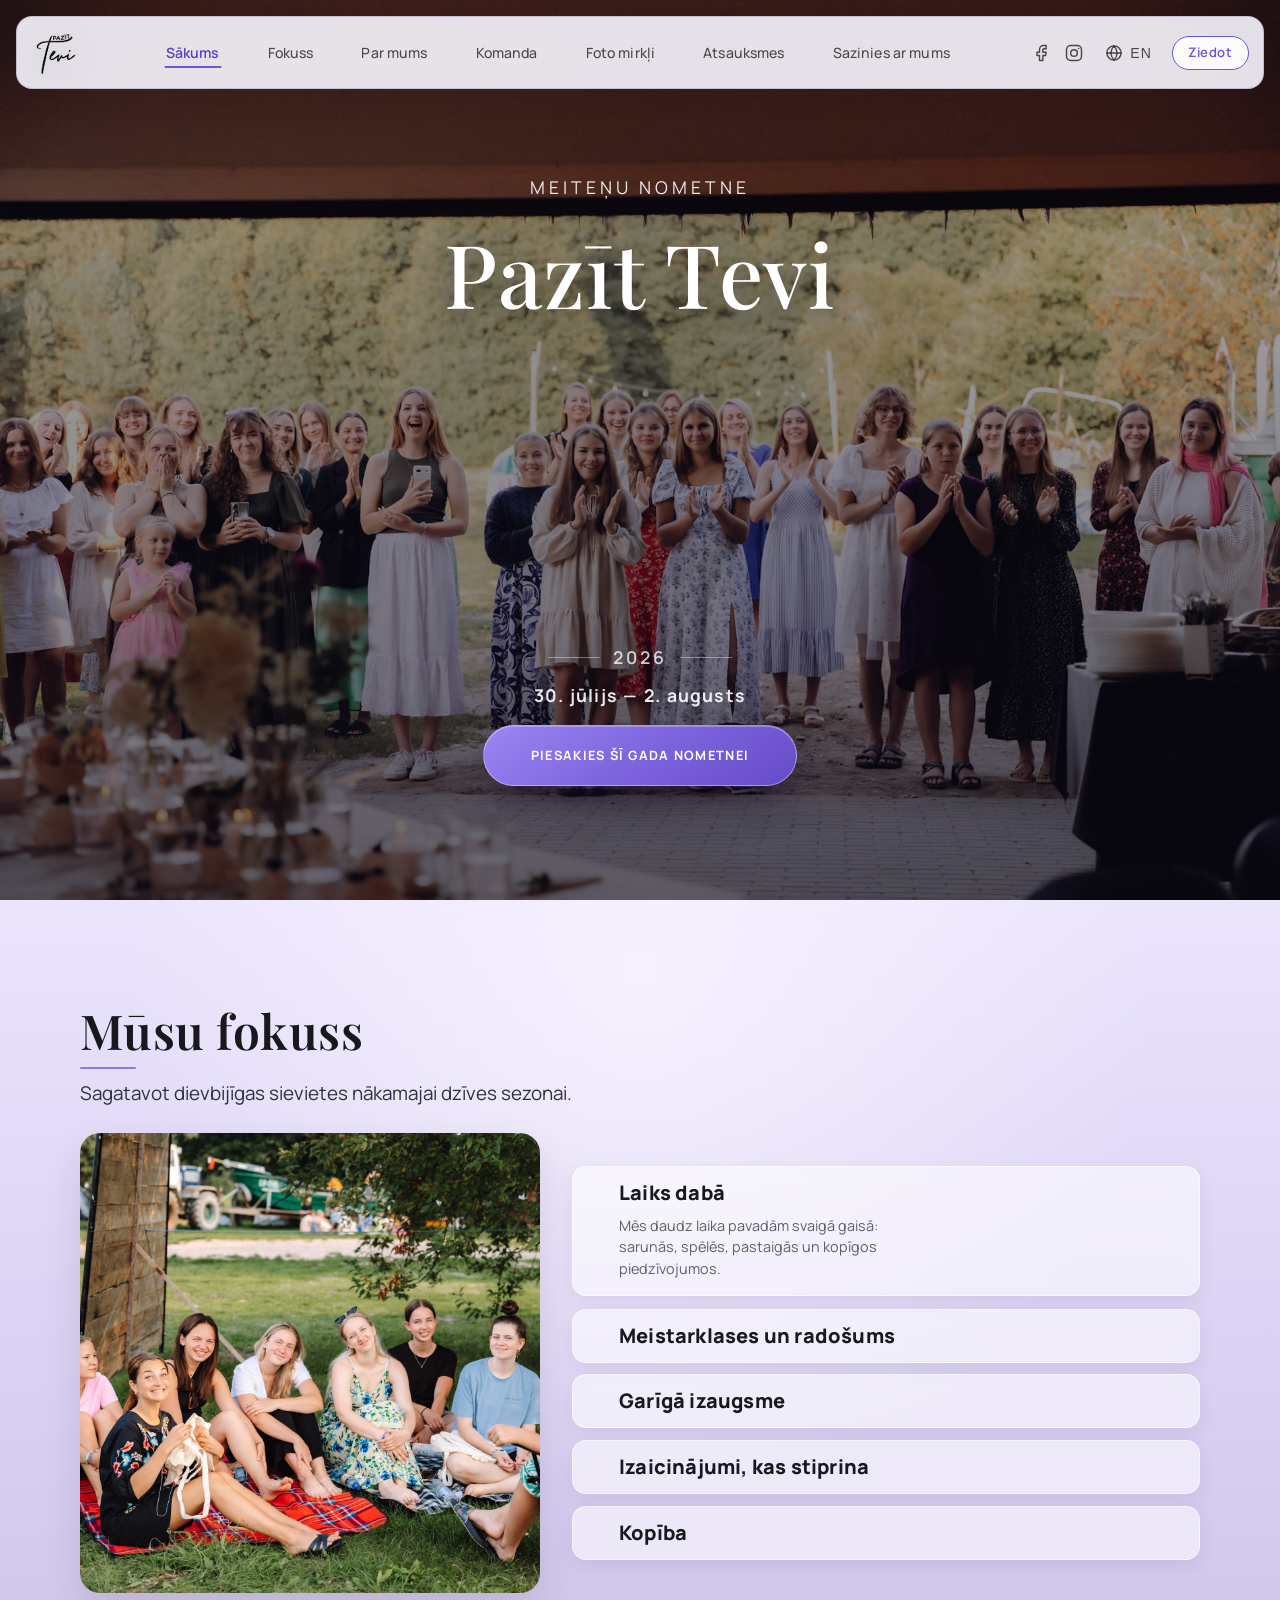
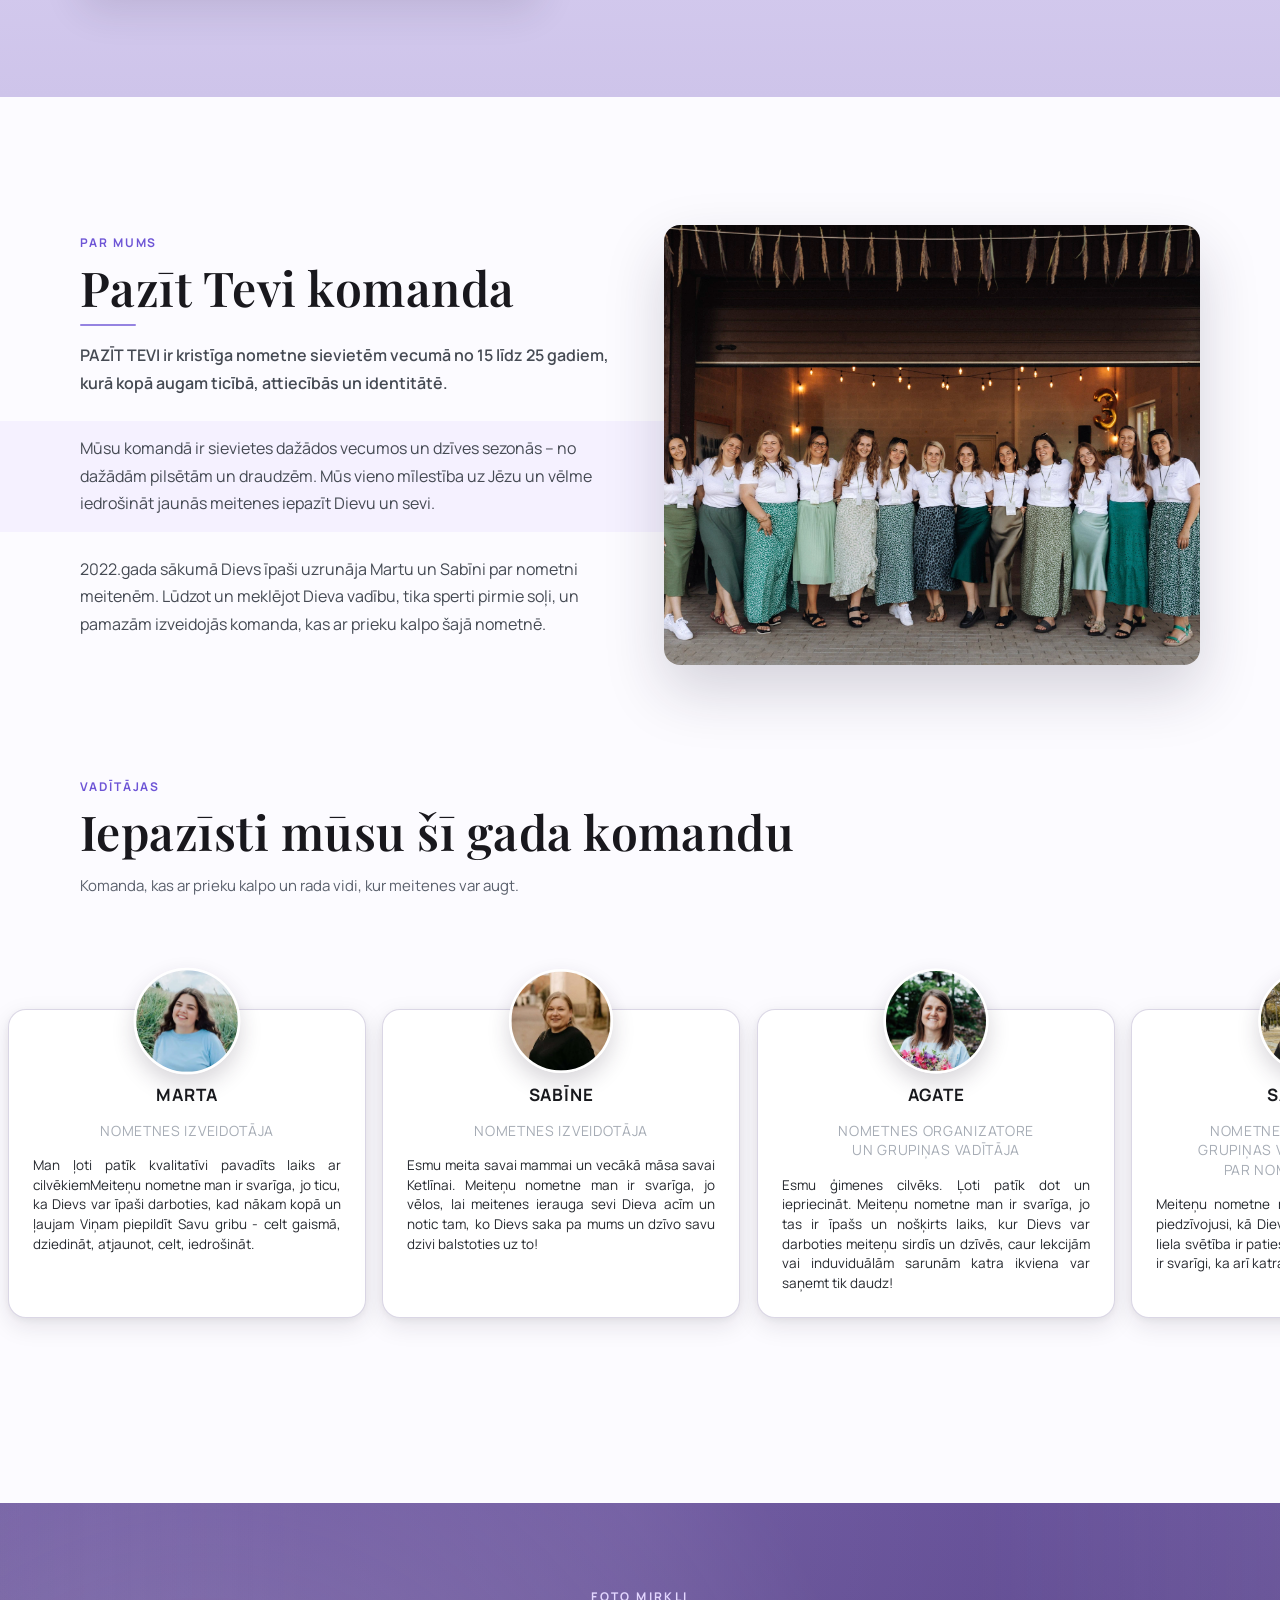
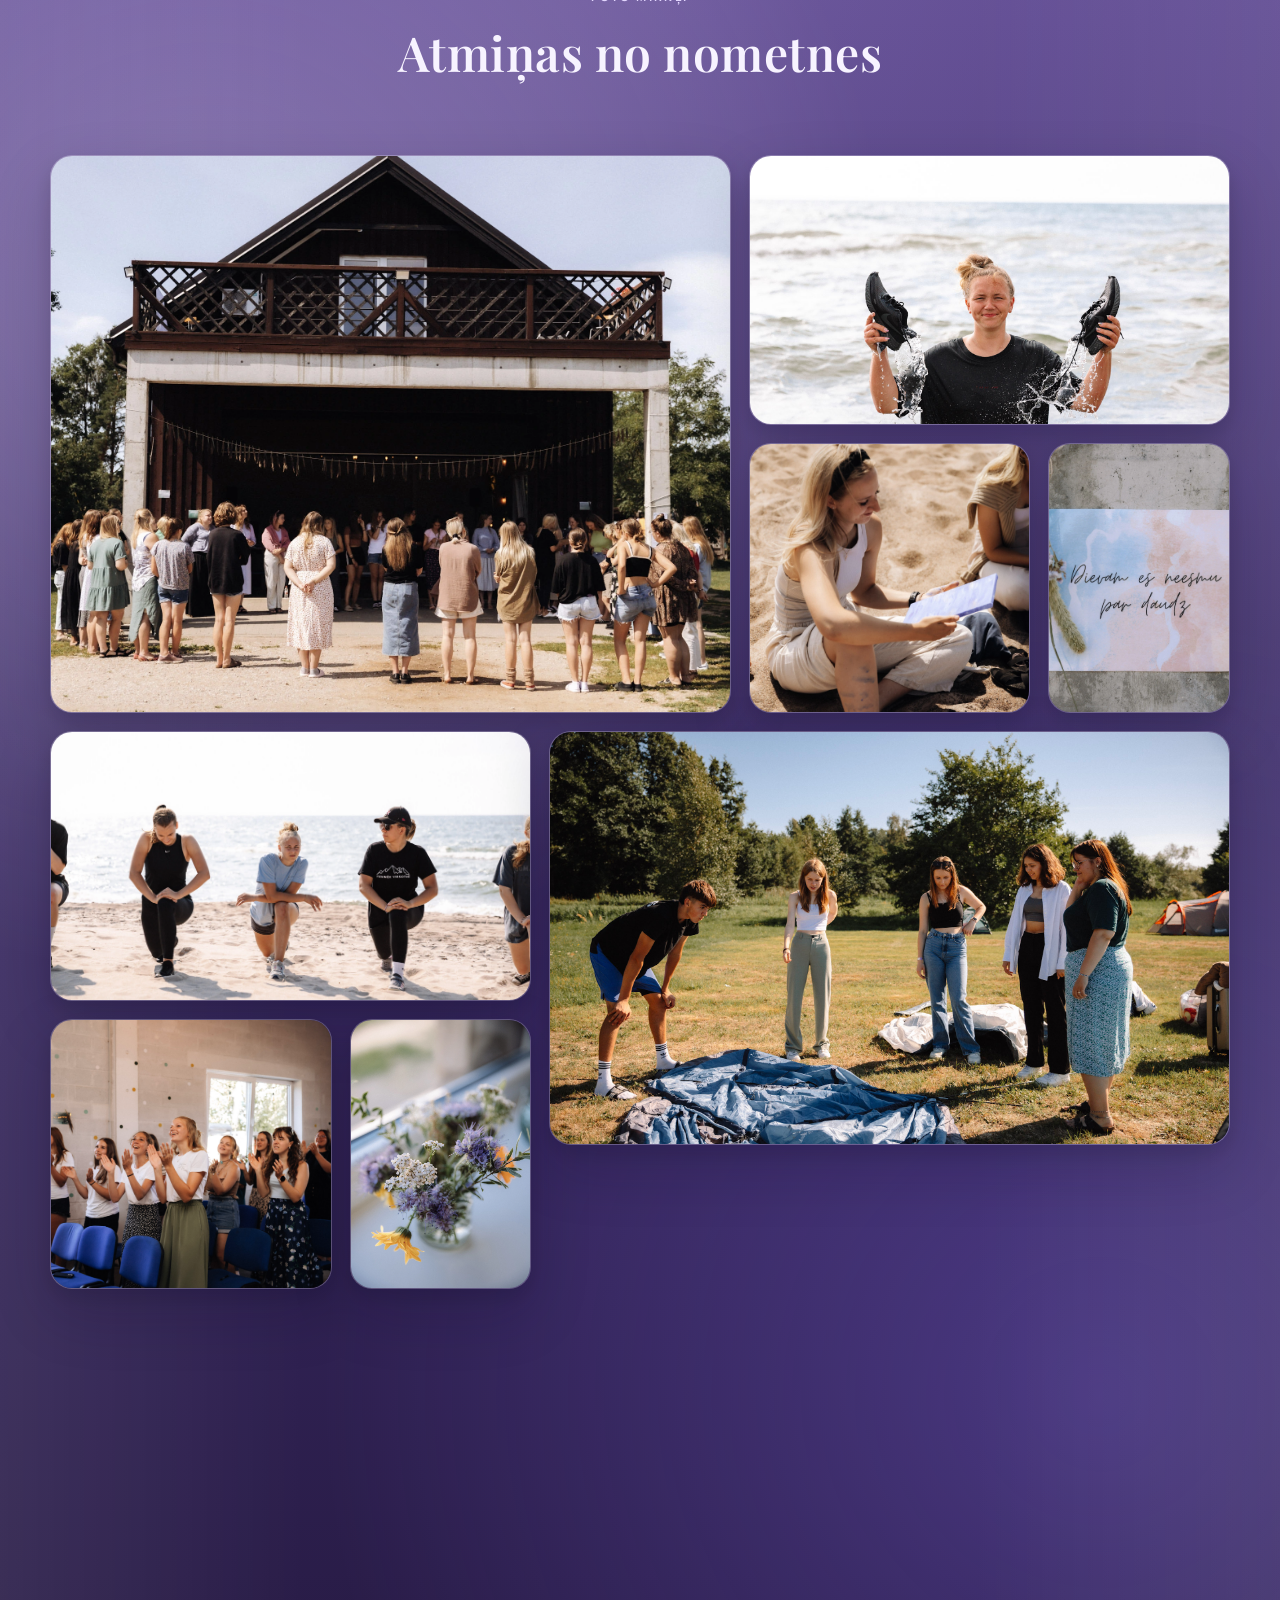
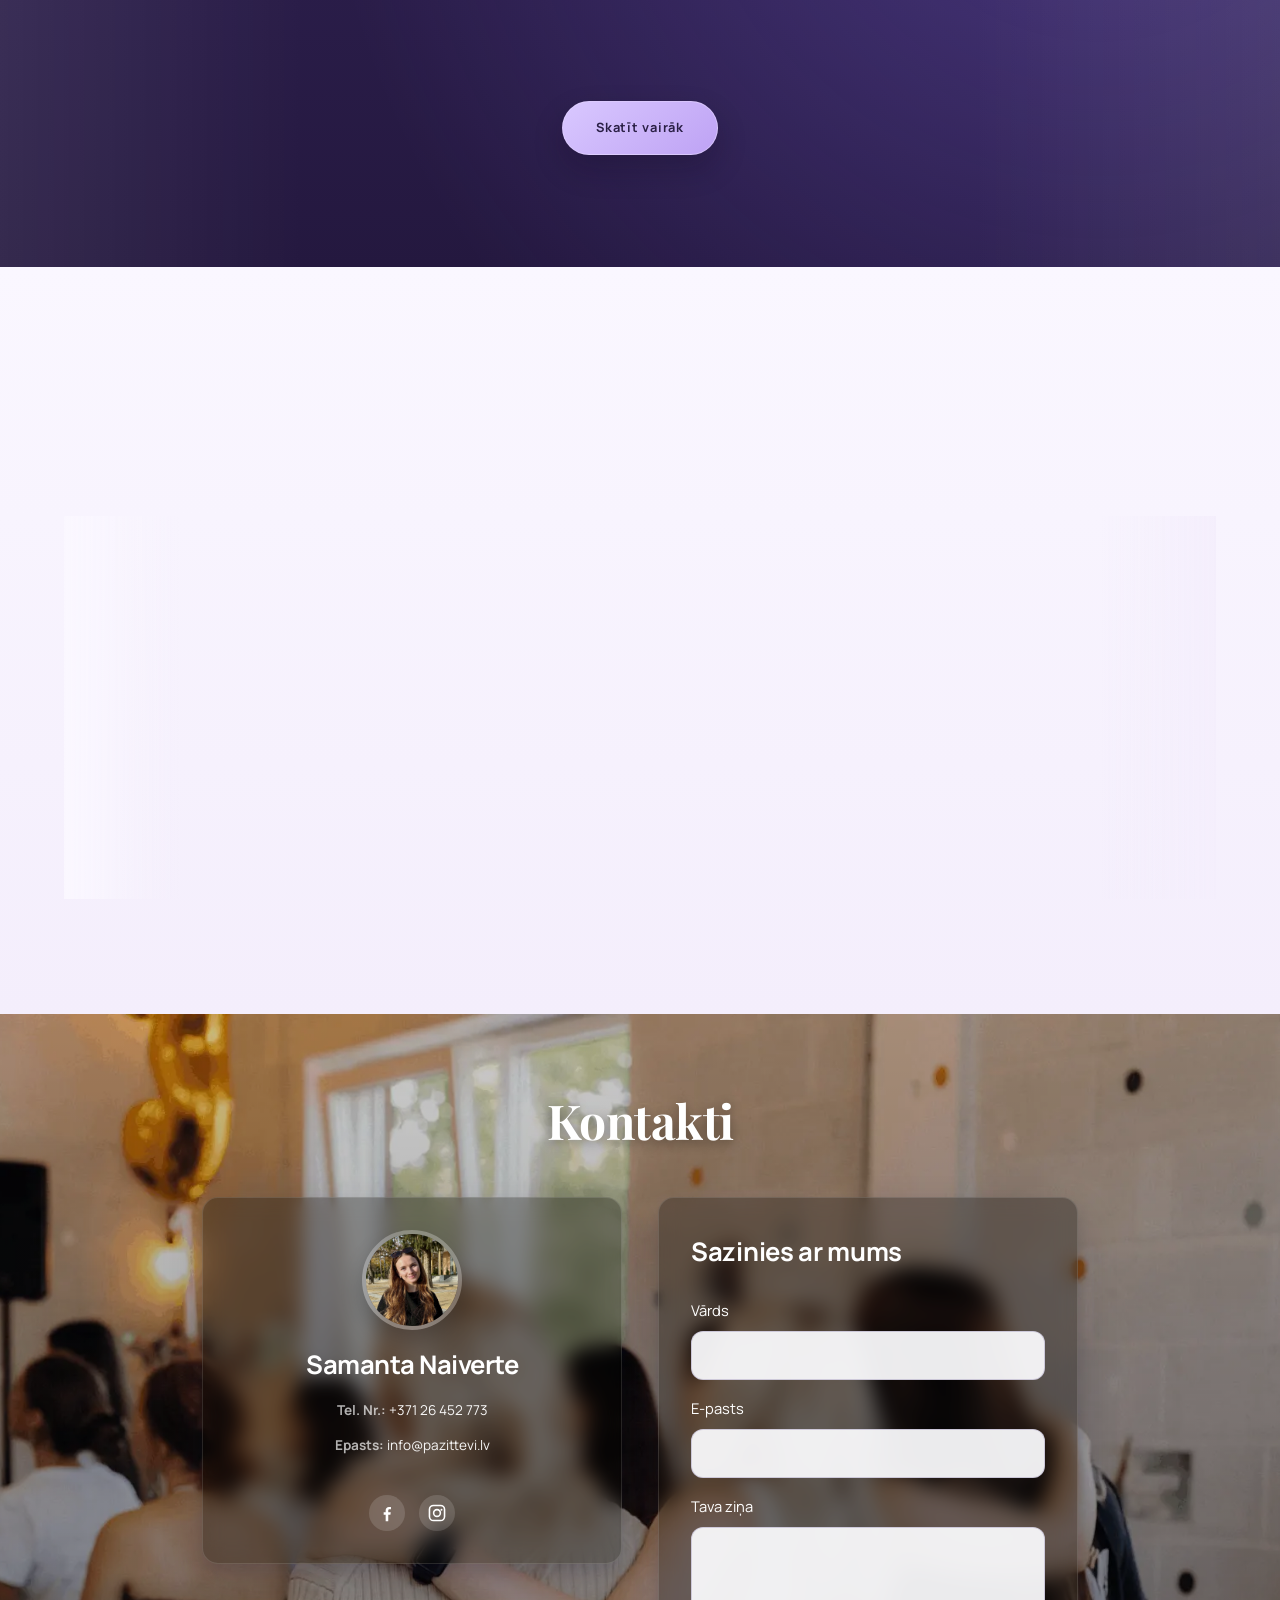
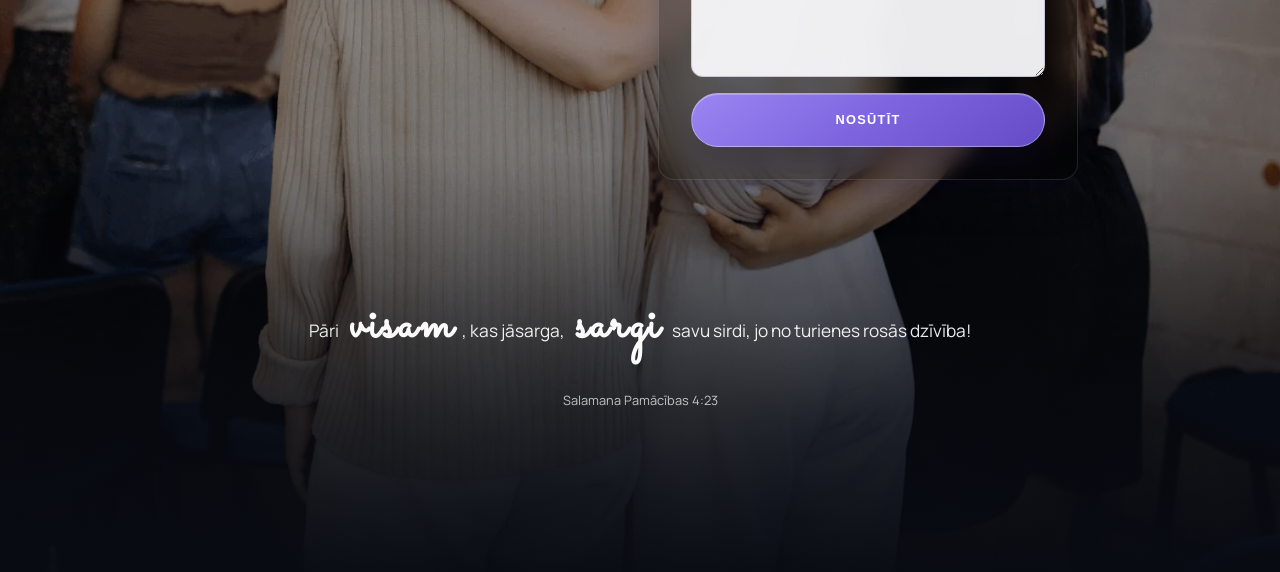
==== commit b62db664: "Pirms publ" ====
--- a/public/index.html
+++ b/public/index.html
@@ -4,13 +4,13 @@
     <meta charset="UTF-8" />
     <meta name="viewport" content="width=device-width, initial-scale=1.0" />
     <title data-i18n="meta.title">Pazīt Tevi | Meiteņu Nometne</title>
-    <link rel="icon" type="image/png" href="/favicon.png" />
-    <link rel="shortcut icon" href="/favicon.png" />
+    <link rel="icon" type="image/png" href="./assets/Galerija/fav/Favicon%20PT.png" />
+    <link rel="shortcut icon" href="./assets/Galerija/fav/Favicon%20PT.png" />
     <link rel="apple-touch-icon" href="/apple-touch-icon.png" />
     <link rel="preconnect" href="https://fonts.googleapis.com" />
     <link rel="preconnect" href="https://fonts.gstatic.com" crossorigin />
     <link
-      href="https://fonts.googleapis.com/css2?family=Manrope:wght@400;500;600;700&family=Playfair+Display:wght@500;600;700&display=swap"
+      href="https://fonts.googleapis.com/css2?family=Manrope:wght@400;500;600;700&family=Playfair+Display:wght@500;600;700&family=Sacramento&family=Allura&family=Parisienne&display=swap"
       rel="stylesheet"
     />
     <link rel="stylesheet" href="styles.css" />
@@ -36,15 +36,35 @@
 
         <div class="top-nav-actions">
           <a class="social-icon" href="https://www.facebook.com/pazitsevi" target="_blank" rel="noreferrer" aria-label="Facebook">
-            <svg viewBox="0 0 24 24" aria-hidden="true"><path d="M13.5 22v-8h2.6l.4-3h-3V9.1c0-.9.3-1.6 1.6-1.6h1.7V4.8c-.3 0-1.3-.1-2.4-.1-2.4 0-4 1.5-4 4.2V11H8v3h2.4v8h3.1Z"/></svg>
+            <svg viewBox="0 0 24 24" aria-hidden="true">
+              <path d="M17 3h-3a5 5 0 0 0-5 5v3H6v4h3v6h4v-6h3.2l.8-4H13V8a1 1 0 0 1 1-1h3V3z"></path>
+            </svg>
           </a>
           <a class="social-icon" href="https://www.instagram.com/pazit.tevi?utm_source=ig_web_button_share_sheet&igsh=ZDNlZDc0MzIxNw==" target="_blank" rel="noreferrer" aria-label="Instagram">
-            <svg viewBox="0 0 24 24" aria-hidden="true"><path d="M7.8 2h8.4A5.8 5.8 0 0 1 22 7.8v8.4a5.8 5.8 0 0 1-5.8 5.8H7.8A5.8 5.8 0 0 1 2 16.2V7.8A5.8 5.8 0 0 1 7.8 2Zm8.3 1.9H7.9a4 4 0 0 0-4 4v8.2a4 4 0 0 0 4 4h8.2a4 4 0 0 0 4-4V7.9a4 4 0 0 0-4-4ZM12 7a5 5 0 1 1 0 10 5 5 0 0 1 0-10Zm0 1.9a3.1 3.1 0 1 0 0 6.2 3.1 3.1 0 0 0 0-6.2Zm5.4-2a1.2 1.2 0 1 1 0 2.4 1.2 1.2 0 0 1 0-2.4Z"/></svg>
+            <svg viewBox="0 0 24 24" aria-hidden="true">
+              <rect x="3" y="3" width="18" height="18" rx="5"></rect>
+              <circle cx="12" cy="12" r="4"></circle>
+              <path d="M17.5 6.5h.01"></path>
+            </svg>
           </a>
-          <div class="lang-toggle" aria-label="Language switch">
-            <button type="button" class="lang-btn active" data-lang="lv">LV</button>
-            <button type="button" class="lang-btn" data-lang="en">EN</button>
-          </div>
+          <button type="button" class="lang-toggle" aria-label="Switch language">
+            <span class="lang-toggle-icon" aria-hidden="true">
+              <svg viewBox="0 0 24 24">
+                <circle cx="12" cy="12" r="9"></circle>
+                <path d="M3 12h18"></path>
+                <path d="M12 3a15.3 15.3 0 0 1 4 9 15.3 15.3 0 0 1-4 9 15.3 15.3 0 0 1-4-9 15.3 15.3 0 0 1 4-9z"></path>
+              </svg>
+            </span>
+            <span class="lang-toggle-label">EN</span>
+          </button>
+          <a
+            class="donate-link"
+            href="https://donate.stripe.com/4gMcN4gYY8fr5nKeHn3Ru00"
+            target="_blank"
+            rel="noopener noreferrer"
+            aria-label="Ziedot nometnei"
+            title="Atbalsti nometni"
+          >Ziedot</a>
         </div>
       </nav>
 
@@ -141,21 +161,21 @@
         </div>
         <div class="carousel-shell leaders-shell">
           <div class="leaders-track" id="teamTrack" tabindex="0" aria-label="Vadītāju kartīšu karuselis">
-            <article class="leader-card"><img src="assets/vaditajas/marta.webp" alt="Marta" /><h3>MARTA</h3><p class="lead-strong">Es esmu viena no nometnes vadītājām un man ļoti patīk kvalitatīvi pavadīts laiks ar cilvēkiem</p><p>Meiteņu nometne man ir svarīga, jo ticu, ka Dievs var īpaši darboties, kad nākam kopā un ļaujam Viņam piepildīt Savu gribu - celt gaismā, dziedināt, atjaunot, celt, iedrošināt.</p></article>
-            <article class="leader-card"><img src="assets/vaditajas/sabine.webp" alt="Sabine" /><h3>SABĪNE</h3><p class="lead-strong">Es esmu viena no nometnes organizatorēm. Meita savai mammai un vecākā māsa savai Ketlīnai.</p><p>Meiteņu nometne man ir svarīga, jo vēlos, lai meitenes ierauga sevi Dieva acīm un notic tam, ko Dievs saka pa mums un dzīvo savu dzivi balstoties uz to!</p></article>
-            <article class="leader-card"><img src="assets/vaditajas/agate.webp" alt="Agate" /><h3>AGATE</h3><p class="lead-strong">Es esmu viena no nometnes organizatorēm un grupiņas vadītāja. Ģimenes cilvēks. Ļoti patīk dot un iepriecināt.</p><p>Meiteņu nometne man ir svarīga, jo tas ir īpašs un nošķirts laiks, kur Dievs var darboties meiteņu sirdīs un dzīvēs, caur lekcijām vai induviduālām sarunām katra ikviena var saņemt tik daudz!</p></article>
-            <article class="leader-card"><img src="assets/vaditajas/samanta.webp" alt="Samanta" /><h3>SAMANTA</h3><p class="lead-strong">Es esmu viena no nometnes organizatorēm, grupiņas vadītāja un arī tā, kas rūpējas par lielu daļu nometnes dizaina.</p><p>Meiteņu nometne man ir ļoti svarīga, jo esmu piedzīvojusi, kā Dievs ir mainījis manu sirdi un cik liela svētība ir patiesi nodoties Viņam. Tāpēc man ir svarīgi, ka arī katra meitene to var piedzīvot.</p></article>
-            <article class="leader-card"><img src="assets/vaditajas/ance.webp" alt="Ance" /><h3>ANCE</h3><p class="lead-strong">Es esmu tā, kura rada svētku sajūtu un skaistumu apkārt nometnē. Man ir svarīgas un pamanu mazās detaļas.</p><p>Meiteņu nometne man ir svarīga, jo man rūp, lai jaunas meitenes iepazītu Dievu un caur to atklātu savu identitāti, sievišķību un aicinājumu.
+            <article class="leader-card"><img src="assets/vaditajas/marta.webp" alt="Marta" /><h3>MARTA</h3><p class="lead-strong">Nometnes izveidotāja</p><p>Man ļoti patīk kvalitatīvi pavadīts laiks ar cilvēkiemMeiteņu nometne man ir svarīga, jo ticu, ka Dievs var īpaši darboties, kad nākam kopā un ļaujam Viņam piepildīt Savu gribu - celt gaismā, dziedināt, atjaunot, celt, iedrošināt.</p></article>
+            <article class="leader-card"><img src="assets/vaditajas/sabine.webp" alt="Sabine" /><h3>SABĪNE</h3><p class="lead-strong">Nometnes izveidotāja</p><p>Esmu meita savai mammai un vecākā māsa savai Ketlīnai. Meiteņu nometne man ir svarīga, jo vēlos, lai meitenes ierauga sevi Dieva acīm un notic tam, ko Dievs saka pa mums un dzīvo savu dzivi balstoties uz to!</p></article>
+            <article class="leader-card"><img src="assets/vaditajas/agate.webp" alt="Agate" /><h3>AGATE</h3><p class="lead-strong">Nometnes organizatore un grupiņas vadītāja</p><p>Esmu ģimenes cilvēks. Ļoti patīk dot un iepriecināt. Meiteņu nometne man ir svarīga, jo tas ir īpašs un nošķirts laiks, kur Dievs var darboties meiteņu sirdīs un dzīvēs, caur lekcijām vai induviduālām sarunām katra ikviena var saņemt tik daudz!</p></article>
+            <article class="leader-card"><img src="assets/vaditajas/samanta.webp" alt="Samanta" /><h3>SAMANTA</h3><p class="lead-strong">Nometnes organizatore, grupiņas vadītāja, atbildīga par nometnes dizainu</p><p>Meiteņu nometne man ir ļoti svarīga, jo esmu piedzīvojusi, kā Dievs ir mainījis manu sirdi un cik liela svētība ir patiesi nodoties Viņam. Tāpēc man ir svarīgi, ka arī katra meitene to var piedzīvot.</p></article>
+            <article class="leader-card"><img src="assets/vaditajas/ance.webp" alt="Ance" /><h3>ANCE</h3><p class="lead-strong">Rada svētku sajūtu un skaistumu apkārt nometnē</p><p>Man ir svarīgas un pamanu mazās detaļas. Meiteņu nometne man ir svarīga, jo man rūp, lai jaunas meitenes iepazītu Dievu un caur to atklātu savu identitāti, sievišķību un aicinājumu.
            </p></article>
-            <article class="leader-card"><img src="assets/vaditajas/agnese.webp" alt="Agnese" /><h3>AGNESE</h3><p class="lead-strong">Es esmu atbildīga par nometnes kārtību un tīrību. Man patik parūpēties, lai visi justos labi.</p><p>Meiteņu nometne man ir svarīga, jo tā ir vieta meitenēm, kur piedzīvot māsu sadraudzību, sapratni, piedzīvot cerību, piedošanu, un iespēju piedot citiem.</p></article>
-            <article class="leader-card"><img src="assets/vaditajas/zanda.webp" alt="Zanda" /><h3>ZANDA</h3><p class="lead-strong">Es esmu daudzpusīgums:s grupiņas vadītāja, slavēšanas komandā un meistarklases vadītāja šī gada nometnē.</p><p>Meiteņu nometne man ir svarīga, jo pasaule ir diezgan skarba vieta, kurā, manuprāt, ir labi, ka meitenes iegūst kādu “virzienu karti” savai vērtībai, nozīmībai un brīnišķīgumam Dieva acīs.</p></article>
-            <article class="leader-card"><img src="assets/vaditajas/amanda.webp" alt="Amanda" /><h3>AMANDA</h3><p class="lead-strong">Es esmu nometnes plānošanas komandā un meiteņu grupas vadītāja, mani interesē viss par un ap veselīgu dzīvesveidu. </p><p>Meiteņu nometne man ir īpaši svarīga, jo redzu, cik daudz tajā var mācīties, dzirdēt un no jauna atklāt patiesības, ko Bībele māca par sievieti.</p></article>
-            <article class="leader-card"><img src="assets/vaditajas/diana.webp" alt="Diāna" /><h3>DIĀNA</h3><p class="lead-strong">Es esmu sieva vienam,mamma četriem un Dieva mīļā meita. Ikdienā nodarbojas ar "viesuļvētras" koordinēšanu.
-</p><p>Meiteņu nometne man ir svarīga,jo tā ir iespēja kalpojot citām,augt pašai. Esmu pārliecināta,ka sievietēm ir ļoti svarīga kopiena, kurā justies sadzirdētai,saprastai un apmīļotai.
+            <article class="leader-card"><img src="assets/vaditajas/agnese.webp" alt="Agnese" /><h3>AGNESE</h3><p class="lead-strong">Atbildīga par nometnes kārtību un tīrību</p><p>Man patik parūpēties, lai visi justos labi. Meiteņu nometne man ir svarīga, jo tā ir vieta meitenēm, kur piedzīvot māsu sadraudzību, sapratni, piedzīvot cerību, piedošanu, un iespēju piedot citiem.</p></article>
+            <article class="leader-card"><img src="assets/vaditajas/zanda.webp" alt="Zanda" /><h3>ZANDA</h3><p class="lead-strong">Daudzpusīgums, grupiņas vadītāja, slavēšanas komandā un meistarklases vadītāja šī gada nometnē</p><p>Meiteņu nometne man ir svarīga, jo pasaule ir diezgan skarba vieta, kurā, manuprāt, ir labi, ka meitenes iegūst kādu “virzienu karti” savai vērtībai, nozīmībai un brīnišķīgumam Dieva acīs.</p></article>
+            <article class="leader-card"><img src="assets/vaditajas/amanda.webp" alt="Amanda" /><h3>AMANDA</h3><p class="lead-strong">Nometnes organizatore, grupiņas vadītāja</p><p>Mani interesē viss par un ap veselīgu dzīvesveidu. Meiteņu nometne man ir īpaši svarīga, jo redzu, cik daudz tajā var mācīties, dzirdēt un no jauna atklāt patiesības, ko Bībele māca par sievieti.</p></article>
+            <article class="leader-card"><img src="assets/vaditajas/diana.webp" alt="Diāna" /><h3>DIĀNA</h3><p class="lead-strong">Nometnes organizatore, grupiņas vadītāja
+</p><p>Esmu sieva vienam,mamma četriem un Dieva mīļā meita. Ikdienā nodarbojas ar "viesuļvētras" koordinēšanu. Meiteņu nometne man ir svarīga,jo tā ir iespēja kalpojot citām,augt pašai. Esmu pārliecināta,ka sievietēm ir ļoti svarīga kopiena, kurā justies sadzirdētai,saprastai un apmīļotai.
 </p></article>
-            <article class="leader-card"><img src="assets/vaditajas/karline.webp" alt="Karlīne" /><h3>KARLĪNE</h3><p class="lead-strong">Esmu grupiņas vadītāja. Manu sirdi īpaši silda skaisti saulrieti un cilvēku smiekli.
-</p><p>Meiteņu nometne man ir svarīga, jo tā palīdz meitenēm piedzīvot Dieva mīlestību, noticēt tai un iemācīties pieņemt sevi tādas, kādas Dievs viņas ir radījis.</p></article>
-            <article class="leader-card"><img src="assets/vaditajas/guna.webp" alt="Guna" /><h3>GUNA</h3><p class="lead-strong">Es esmu mazās grupas vadītāja un palīdzu ar citiem mazākiem, lielākiem darbiņiem. Esmu ļoti pacietīga.</p><p>Meiteņu nometne man ir svarīga, jo tā stiprina ticību, veicina vērtību apzināšanos un palīdz augt garīgi, emocionāli un savstarpējās attiecībās.</p></article>
+            <article class="leader-card"><img src="assets/vaditajas/karline.webp
+              " alt="Karlīne" /><h3>KARLĪNE</h3><p class="lead-strong">Nometnes organizatore, grupiņas vadītāja</p><p>Manu sirdi īpaši silda skaisti saulrieti un cilvēku smiekli. Meiteņu nometne man ir svarīga, jo tā palīdz meitenēm piedzīvot Dieva mīlestību, noticēt tai un iemācīties pieņemt sevi tādas, kādas Dievs viņas ir radījis.</p></article>
+            <article class="leader-card"><img src="assets/vaditajas/guna.webp" alt="Guna" /><h3>GUNA</h3><p class="lead-strong">Nometnes organizatore, grupiņas vadītāja</p><p>Esmu ļoti pacietīga. Meiteņu nometne man ir svarīga, jo tā stiprina ticību, veicina vērtību apzināšanos un palīdz augt garīgi, emocionāli un savstarpējās attiecībās.</p></article>
           </div>
         </div>
       </section>
@@ -166,7 +186,7 @@
           <h2 data-i18n="gallery.title">Atmiņas no nometnes</h2>
         </div>
         <div class="mosaic-grid">
-          <img class="mosaic-tall" src="assets/Galerija/12/ice_breaker.webp" alt="" />
+          <img class="mosaic-tall" src="assets/Galerija/12/garaza_apli.webp" alt="" />
           <img src="assets/Galerija/12/lej_kurpes.webp" alt="" />
           <img src="assets/Galerija/12/sonora_krasas.webp" alt="" />
           <img class="mosaic-wide" src="assets/Galerija/12/uzraksts_par_daudz.webp" alt="" />
@@ -175,7 +195,7 @@
           <img src="assets/Galerija/12/barins_plaude.webp" alt="" />
           <img src="assets/Galerija/12/zil_puke.webp" alt="" />
           <img class="mosaic-wide" src="assets/Galerija/12/taisa_kuku.webp" alt="" />
-          <img src="assets/Galerija/12/garaza_apli.webp" alt="" />
+          <img src="assets/Galerija/12/ice_braker.webp" alt="" />
           <img src="assets/Galerija/12/3_samilojas.webp" alt="" />
           <img src="assets/Galerija/12/meitenes_laiva.webp" alt="" />
         </div>
@@ -183,36 +203,38 @@
       </section>
 
       <section class="section-block testimonials-section" id="testimonials">
-        <div class="section-head center">
-          <p class="section-tag" data-i18n="testimonials.tag">Atsauksmes</p>
-          <h2 data-i18n="testimonials.title">Ko saka meitenes pēc nometnes</h2>
-        </div>
-        <div class="carousel-shell reviews-shell">
-          <div class="reviews-track" id="reviewsTrack">
-            <article class="review-card">
-              <h3 class="review-name">Lana</h3>
-              <p class="review-role">NOMETNES DALĪBNIECE</p>
-              <p class="review-text" data-fulltext="Nometne, brīdis, kur es saņēmu drosmi atvērt savu sirdi un izlaist ilgi turētos putniņus no šī smagā dzelzs būra. Vieta, kur var izjust milzīgu lepnumu par ikvienu lielo un mazo sievieti, kur var izjust izaugsmi un atvērtību. Šī bija vieta, kur varēju atkal sajust un būt pateicīga, lepna par to, ka esmu sieviete. Pateikties par visu, kas ir bijis un šīs četras dienas, man liekas, ka ir iedvesma uz visām nākošajām dienām, ka mana pagātne nav punkts manam stāstam, ka tas ir tikai viens no komatiem. Visiem notikumiem ir iemesls, tam visam ir vērtība. Mēs varam būt sievietes un lepoties ar to, nevis kaunēties. Mēs esam Dieva princeses, kurām kroni ir uzlicis pats visuvarenais Dievs, bet tā ir mūsu izvēle šo kroni piekārtot, kad tas ir sašķiebies. Viņš gaida mūs mājās un Viņš ir devis mums brīvu izvēli - būt Viņa bērniem, Viņa princesītēm. Sirds visvairāk saka - PALDIES. Tiik vērtīgi."></p>
-              <button type="button" class="read-more">Lasīt vairāk</button>
-            </article>
-            <article class="review-card">
-              <h3 class="review-name">Katrīna</h3>
-              <p class="review-role">NOMETNES DALĪBNIECE</p>
-              <p class="review-text" data-fulltext="Šī nometne man bija liela svētība. Es guvu iespēju pārdomāt dažādas man svarīgas tēmas, vēl vairāk satuvināties ar Dievu un redzēt, kā Viņš darbojās visu meiteņu dzīvēs. Šīs dienas nometnē bija emocijām bagātas un piepildītas ar Dieva mīlestību."></p>
-              <button type="button" class="read-more">Lasīt vairāk</button>
-            </article>
-            <article class="review-card">
-              <h3 class="review-name">Inita</h3>
-              <p class="review-role">NOMETNES DALĪBNIECE</p>
-              <p class="review-text" data-fulltext="Man dodoties uz nometni nebija nekādas ekspektacijas un likās cik tas būs savādi. Neviens džeks nebūs, reāli kā tas būs? Bet nometne meitenēm, to nevar pat aprakstīt cik īpaši tas ir. Runāt par aktuālām lietām, kas ir kā iedrošinājums meitenēm, veidot neaizmirstamas draudzības, būt saprastai un atrasties gaisotnē, kas ir vienkārši pilna ar mīlestību un sievišķību. Un pat nostaigāt nometni ar kleitu vai svārkiem un tev nav jāpārģērbjas, ja gribi iesaistīties, jo kleita visbiežāk nav atbilstošākais apģērbs, tā jau pati par sevi ir uzvara. Grūti pat vārdiem aprakstīt, bet nometnē justies tik brīvi un tik mīlēti un bez jebkādiem kompleksiem, runāt par ticību, atlaist kādas sāpes, uzzināt ko jaunu par aktuālām tēmām un sevi, stiprināt saikni ar Dievu un mācīties no vecākām māsām. Tieši tādu nometni novēlu katram dzīvē piedzīvot."></p>
-              <button type="button" class="read-more">Lasīt vairāk</button>
-            </article>
-            <article class="review-card">
-              <h3 class="review-name">Karīna</h3>
-              <p class="review-role">NOMETNES DALĪBNIECE</p>
-              <p class="review-text" data-fulltext="Meiteņu nometne pazīt sevi = pazīt tevi šogad notika pirmo reizi, tā bija iespēja ieskatīties savā sirdī un iepazīt tā sirdi, kas mūs ir radījis. Četru dienu garumā mēs meitenes varējām klausīties lekcijas par tādām tēmām kā sieviete, sievietes cikls, attiecības ar pretējo dzimumu, vecākiem un mūsu radītāju un noslēdzošā lekcija bija par piedošanu. Lekcijās dzirdētais nepalika dzirdēts pa ausu galam, bet gan mājās tika paņemtas kādas vērtīgas atziņas un lietas, kuras turpmāk pielietot ikdienas. Vēl bez lekcijām mēs kopā skatījāmies filmu, devāmies kopīgā fiziski smagā pārbaudījumā, dejojām, izpaudāmies radoši dažādās radošajās darbnīcās un apzinājāmies savu vērtību, kā arī vienojāmies iedrošinošās sarunās mazajās grupiņās. Pirmspēdējā nometnes vakarā mums bija sagatavotas skaistas svētku vakariņas, kurās varējām svinēt sevi un piedzīvoto. Bet visa pamatā bija mūsu Kungs, mēs To kopīgi slavējām, dziedot un dejojot un priecājoties par kopīgu debesu Tēvu. Nometnē varēja ieraudzīt cik apbrīnojama ir meiteņu kopība un atbalsts vienai pret otru. Man bija patiess prieks būt daļai no pirmās meiteņu nometnes."></p>
-              <button type="button" class="read-more">Lasīt vairāk</button>
-            </article>
+        <div class="testimonials-container">
+          <div class="section-head center">
+            <p class="section-tag" data-i18n="testimonials.tag">Atsauksmes</p>
+            <h2 data-i18n="testimonials.title">Ko saka meitenes pēc nometnes</h2>
+          </div>
+          <div class="testimonials-carousel carousel-shell reviews-shell">
+            <div class="reviews-track" id="reviewsTrack">
+              <article class="review-card">
+                <h3 class="review-name">Lana</h3>
+                <p class="review-role">NOMETNES DALĪBNIECE</p>
+                <p class="review-text" data-fulltext="Nometne, brīdis, kur es saņēmu drosmi atvērt savu sirdi un izlaist ilgi turētos putniņus no šī smagā dzelzs būra. Vieta, kur var izjust milzīgu lepnumu par ikvienu lielo un mazo sievieti, kur var izjust izaugsmi un atvērtību. Šī bija vieta, kur varēju atkal sajust un būt pateicīga, lepna par to, ka esmu sieviete. Pateikties par visu, kas ir bijis un šīs četras dienas, man liekas, ka ir iedvesma uz visām nākošajām dienām, ka mana pagātne nav punkts manam stāstam, ka tas ir tikai viens no komatiem. Visiem notikumiem ir iemesls, tam visam ir vērtība. Mēs varam būt sievietes un lepoties ar to, nevis kaunēties. Mēs esam Dieva princeses, kurām kroni ir uzlicis pats visuvarenais Dievs, bet tā ir mūsu izvēle šo kroni piekārtot, kad tas ir sašķiebies. Viņš gaida mūs mājās un Viņš ir devis mums brīvu izvēli - būt Viņa bērniem, Viņa princesītēm. Sirds visvairāk saka - PALDIES. Tiik vērtīgi."></p>
+                <button type="button" class="read-more">Lasīt vairāk</button>
+              </article>
+              <article class="review-card">
+                <h3 class="review-name">Katrīna</h3>
+                <p class="review-role">NOMETNES DALĪBNIECE</p>
+                <p class="review-text" data-fulltext="Šī nometne man bija liela svētība. Es guvu iespēju pārdomāt dažādas man svarīgas tēmas, vēl vairāk satuvināties ar Dievu un redzēt, kā Viņš darbojās visu meiteņu dzīvēs. Šīs dienas nometnē bija emocijām bagātas un piepildītas ar Dieva mīlestību."></p>
+                <button type="button" class="read-more">Lasīt vairāk</button>
+              </article>
+              <article class="review-card">
+                <h3 class="review-name">Inita</h3>
+                <p class="review-role">NOMETNES DALĪBNIECE</p>
+                <p class="review-text" data-fulltext="Man dodoties uz nometni nebija nekādas ekspektacijas un likās cik tas būs savādi. Neviens džeks nebūs, reāli kā tas būs? Bet nometne meitenēm, to nevar pat aprakstīt cik īpaši tas ir. Runāt par aktuālām lietām, kas ir kā iedrošinājums meitenēm, veidot neaizmirstamas draudzības, būt saprastai un atrasties gaisotnē, kas ir vienkārši pilna ar mīlestību un sievišķību. Un pat nostaigāt nometni ar kleitu vai svārkiem un tev nav jāpārģērbjas, ja gribi iesaistīties, jo kleita visbiežāk nav atbilstošākais apģērbs, tā jau pati par sevi ir uzvara. Grūti pat vārdiem aprakstīt, bet nometnē justies tik brīvi un tik mīlēti un bez jebkādiem kompleksiem, runāt par ticību, atlaist kādas sāpes, uzzināt ko jaunu par aktuālām tēmām un sevi, stiprināt saikni ar Dievu un mācīties no vecākām māsām. Tieši tādu nometni novēlu katram dzīvē piedzīvot."></p>
+                <button type="button" class="read-more">Lasīt vairāk</button>
+              </article>
+              <article class="review-card">
+                <h3 class="review-name">Karīna</h3>
+                <p class="review-role">NOMETNES DALĪBNIECE</p>
+                <p class="review-text" data-fulltext="Meiteņu nometne pazīt sevi = pazīt tevi šogad notika pirmo reizi, tā bija iespēja ieskatīties savā sirdī un iepazīt tā sirdi, kas mūs ir radījis. Četru dienu garumā mēs meitenes varējām klausīties lekcijas par tādām tēmām kā sieviete, sievietes cikls, attiecības ar pretējo dzimumu, vecākiem un mūsu radītāju un noslēdzošā lekcija bija par piedošanu. Lekcijās dzirdētais nepalika dzirdēts pa ausu galam, bet gan mājās tika paņemtas kādas vērtīgas atziņas un lietas, kuras turpmāk pielietot ikdienas. Vēl bez lekcijām mēs kopā skatījāmies filmu, devāmies kopīgā fiziski smagā pārbaudījumā, dejojām, izpaudāmies radoši dažādās radošajās darbnīcās un apzinājāmies savu vērtību, kā arī vienojāmies iedrošinošās sarunās mazajās grupiņās. Pirmspēdējā nometnes vakarā mums bija sagatavotas skaistas svētku vakariņas, kurās varējām svinēt sevi un piedzīvoto. Bet visa pamatā bija mūsu Kungs, mēs To kopīgi slavējām, dziedot un dejojot un priecājoties par kopīgu debesu Tēvu. Nometnē varēja ieraudzīt cik apbrīnojama ir meiteņu kopība un atbalsts vienai pret otru. Man bija patiess prieks būt daļai no pirmās meiteņu nometnes."></p>
+                <button type="button" class="read-more">Lasīt vairāk</button>
+              </article>
+            </div>
           </div>
         </div>
       </section>
@@ -220,33 +242,49 @@
 
     <section class="contact-section" id="contact">
       <div class="contact-overlay"></div>
-      <div class="contact-card">
-        <h2 data-i18n="contact.title">Sazinies ar mums</h2>
-        <form class="contact-form" action="https://formsubmit.co/info@pazittevi.lv" method="POST">
-          <input type="hidden" name="_captcha" value="false" />
-          <input type="hidden" name="_subject" value="Jauns pieteikums no Pazit Tevi mājaslapas" />
-          <label><span data-i18n="contact.name">Vārds</span><input type="text" name="name" required /></label>
-          <label><span data-i18n="contact.emailLabel">E-pasts</span><input type="email" name="email" required /></label>
-          <label><span data-i18n="contact.question">Tava ziņa</span><textarea name="message" rows="5" required></textarea></label>
-          <button type="submit" class="btn" data-i18n="contact.send">Nosūtīt</button>
-        </form>
+      <div class="contact-heading">
+        <h2 class="contact-main-title">Kontakti</h2>
+      </div>
+      <div class="contact-wrapper">
+        <div class="contact-info">
+          <div class="contact-person">
+            <img class="contact-avatar" src="assets/vaditajas/samanta.webp" alt="Samanta Naiverte" />
+            <div class="contact-person-copy">
+              <h3 data-i18n="contact.personName">Samanta Naiverte</h3>
+              <p><strong data-i18n="contact.phoneLabel">Tel. Nr.:</strong> +371 26 452 773</p>
+              <p><strong data-i18n="contact.directEmailLabel">Epasts:</strong> info@pazittevi.lv</p>
+            </div>
+            <div class="contact-card-social" style="margin-top: 20px; display: flex; justify-content: center; gap: 14px;">
+              <a class="social-icon" href="https://www.facebook.com/pazitsevi" target="_blank" rel="noreferrer" aria-label="Facebook">
+                <svg viewBox="0 0 24 24" aria-hidden="true"><path d="M13.5 22v-8h2.6l.4-3h-3V9.1c0-.9.3-1.6 1.6-1.6h1.7V4.8c-.3 0-1.3-.1-2.4-.1-2.4 0-4 1.5-4 4.2V11H8v3h2.4v8h3.1Z"/></svg>
+              </a>
+              <a class="social-icon" href="https://www.instagram.com/pazit.tevi?utm_source=ig_web_button_share_sheet&igsh=ZDNlZDc0MzIxNw==" target="_blank" rel="noreferrer" aria-label="Instagram">
+                <svg viewBox="0 0 24 24" aria-hidden="true"><path d="M7.8 2h8.4A5.8 5.8 0 0 1 22 7.8v8.4a5.8 5.8 0 0 1-5.8 5.8H7.8A5.8 5.8 0 0 1 2 16.2V7.8A5.8 5.8 0 0 1 7.8 2Zm8.3 1.9H7.9a4 4 0 0 0-4 4v8.2a4 4 0 0 0 4 4h8.2a4 4 0 0 0 4-4V7.9a4 4 0 0 0-4-4ZM12 7a5 5 0 1 1 0 10 5 5 0 0 1 0-10Zm0 1.9a3.1 3.1 0 1 0 0 6.2 3.1 3.1 0 0 0 0-6.2Zm5.4-2a1.2 1.2 0 1 1 0 2.4 1.2 1.2 0 0 1 0-2.4Z"/></svg>
+              </a>
+            </div>
+          </div>
+        </div>
+        <div class="contact-card">
+          <div class="contact-form-wrap">
+            <p class="contact-subtitle" data-i18n="contact.title">Sazinies ar mums</p>
+            <form class="contact-form" action="https://formsubmit.co/info@pazittevi.lv" method="POST">
+              <input type="hidden" name="_captcha" value="false" />
+              <input type="hidden" name="_subject" value="Jauns pieteikums no Pazit Tevi mājaslapas" />
+              <label><span data-i18n="contact.name">Vārds</span><input type="text" name="name" required /></label>
+              <label><span data-i18n="contact.emailLabel">E-pasts</span><input type="email" name="email" required /></label>
+              <label><span data-i18n="contact.question">Tava ziņa</span><textarea name="message" rows="5" required></textarea></label>
+              <button type="submit" class="btn" data-i18n="contact.send">Nosūtīt</button>
+            </form>
+          </div>
+        </div>
+      </div>
+      <div class="contact-verse">
+        <p class="contact-verse-text">
+          Pāri <span class="contact-verse-script">visam</span>, kas jāsarga, <span class="contact-verse-script">sargi</span> savu sirdi, jo no turienes rosās dzīvība!
+        </p>
+        <p class="contact-verse-ref">Salamana Pamācības 4:23</p>
       </div>
     </section>
-
-    <footer class="site-footer">
-      <div class="footer-inner">
-        <p><strong data-i18n="footer.emailLabel">E-pasts:</strong> info@pazittevi.lv</p>
-        <p><strong data-i18n="footer.phoneLabel">Tālrunis:</strong> +371 26 452 773</p>
-        <div class="footer-icons">
-          <a href="https://www.facebook.com/pazitsevi" target="_blank" rel="noreferrer" aria-label="Facebook">
-            <svg viewBox="0 0 24 24" aria-hidden="true"><path d="M13.5 22v-8h2.6l.4-3h-3V9.1c0-.9.3-1.6 1.6-1.6h1.7V4.8c-.3 0-1.3-.1-2.4-.1-2.4 0-4 1.5-4 4.2V11H8v3h2.4v8h3.1Z"/></svg>
-          </a>
-          <a href="https://www.instagram.com/pazit.tevi?utm_source=ig_web_button_share_sheet&igsh=ZDNlZDc0MzIxNw==" target="_blank" rel="noreferrer" aria-label="Instagram">
-            <svg viewBox="0 0 24 24" aria-hidden="true"><path d="M7.8 2h8.4A5.8 5.8 0 0 1 22 7.8v8.4a5.8 5.8 0 0 1-5.8 5.8H7.8A5.8 5.8 0 0 1 2 16.2V7.8A5.8 5.8 0 0 1 7.8 2Zm8.3 1.9H7.9a4 4 0 0 0-4 4v8.2a4 4 0 0 0 4 4h8.2a4 4 0 0 0 4-4V7.9a4 4 0 0 0-4-4ZM12 7a5 5 0 1 1 0 10 5 5 0 0 1 0-10Zm0 1.9a3.1 3.1 0 1 0 0 6.2 3.1 3.1 0 0 0 0-6.2Zm5.4-2a1.2 1.2 0 1 1 0 2.4 1.2 1.2 0 0 1 0-2.4Z"/></svg>
-          </a>
-        </div>
-      </div>
-    </footer>
 
     <script src="https://unpkg.com/lucide@latest"></script>
     <script src="script.js"></script>
--- a/public/styles.css
+++ b/public/styles.css
@@ -208,46 +208,145 @@
 .top-nav-actions {
   display: flex;
   align-items: center;
-  gap: 0.35rem;
+  gap: 12px;
 }
 
 .social-icon {
-  width: 34px;
-  height: 34px;
-  border-radius: 50%;
-  display: inline-grid;
-  place-items: center;
-  background: var(--surface);
-  border: 1px solid var(--line);
+  display: inline-flex;
+  align-items: center;
+  justify-content: center;
+  width: 20px;
+  height: 20px;
+  color: rgba(25, 24, 29, 0.76);
+  cursor: pointer;
+  transition: color 200ms ease;
 }
 
 .social-icon svg {
-  width: 16px;
-  height: 16px;
-  fill: var(--text);
+  width: 20px;
+  height: 20px;
+  stroke: currentColor;
+  stroke-width: 1.75;
+  fill: none;
+  stroke-linecap: round;
+  stroke-linejoin: round;
+}
+
+.social-icon:hover {
+  color: var(--accent);
+}
+
+.social-icon:focus-visible {
+  outline: 2px solid var(--accent);
+  outline-offset: 4px;
+  border-radius: 999px;
 }
 
 .lang-toggle {
   display: inline-flex;
-  border: 1px solid var(--line);
+  align-items: center;
+  justify-content: center;
+  gap: 6px;
+  appearance: none;
+  -webkit-appearance: none;
+  border: 0;
+  border-radius: 0;
+  background: transparent;
+  box-shadow: none;
+  color: rgba(25, 24, 29, 0.76);
+  font-size: 0.88rem;
+  font-weight: 500;
+  letter-spacing: 0.08em;
+  line-height: 1;
+  min-height: 34px;
+  padding: 0 var(--space-1);
+  margin: 0;
+  cursor: pointer;
+  transition: color 200ms ease;
+}
+
+.lang-toggle:hover {
+  color: var(--accent);
+}
+
+.lang-toggle:focus-visible {
+  outline: 2px solid var(--accent);
+  outline-offset: 4px;
   border-radius: 999px;
-  overflow: hidden;
-  background: var(--surface);
-}
-
-.lang-btn {
-  border: 0;
-  background: transparent;
-  font-size: 0.75rem;
-  letter-spacing: 0.08em;
-  font-weight: 700;
-  padding: 0.45rem 0.72rem;
+}
+
+.lang-toggle-icon {
+  display: inline-flex;
+  align-items: center;
+  justify-content: center;
+  line-height: 1;
+  color: currentColor;
+}
+
+.lang-toggle-icon svg {
+  width: 20px;
+  height: 20px;
+  stroke: currentColor;
+  stroke-width: 1.75;
+  fill: none;
+  stroke-linecap: round;
+  stroke-linejoin: round;
+  transform: scale(0.95);
+  transform-origin: center;
+}
+
+.lang-toggle-label {
+  position: relative;
+}
+
+.lang-toggle-label::after {
+  content: "";
+  position: absolute;
+  left: 0;
+  right: 0;
+  bottom: -0.14rem;
+  height: 1px;
+  background: currentColor;
+  transform: scaleX(0);
+  transform-origin: center;
+  transition: transform 180ms ease;
+}
+
+.lang-toggle:hover .lang-toggle-label::after,
+.lang-toggle:focus-visible .lang-toggle-label::after {
+  transform: scaleX(1);
+}
+
+.donate-link {
+  display: inline-flex;
+  align-items: center;
+  justify-content: center;
+  margin-left: 0;
+  min-height: 34px;
+  padding: 0.48rem 0.95rem;
+  border: 1.5px solid var(--accent);
+  border-radius: 999px;
+  background: rgba(255, 255, 255, 0.88);
+  color: var(--accent);
+  font-size: 0.82rem;
+  font-weight: 600;
+  letter-spacing: 0.04em;
+  line-height: 1;
+  white-space: nowrap;
   cursor: pointer;
-}
-
-.lang-btn.active {
+  transition: background-color 200ms ease, color 200ms ease, transform 200ms ease, border-color 200ms ease;
+}
+
+.donate-link:hover,
+.donate-link:focus-visible {
   background: var(--accent);
   color: #fff;
+  transform: translateY(-1px);
+}
+
+.donate-link:focus-visible {
+  outline: 2px solid rgba(110, 85, 214, 0.28);
+  outline-offset: 3px;
 }
 
 .hero-content {
@@ -257,8 +356,8 @@
   text-align: center;
   max-width: 760px;
   width: min(760px, 100%);
-  min-height: clamp(660px, 86vh, 940px);
-  padding: clamp(78px, 9vh, 112px) var(--space-2) clamp(10px, 2.8vh, 24px);
+  min-height: clamp(620px, 80vh, 880px);
+  padding: clamp(60px, 8vh, 90px) var(--space-2) clamp(10px, 2.8vh, 24px);
   margin-top: 0;
   display: flex;
   flex-direction: column;
@@ -290,12 +389,12 @@
   justify-content: center;
   gap: 0.82rem;
   margin-top: auto;
-  margin-bottom: 0.85rem;
+  margin-bottom: 0.5rem;
   font-size: clamp(0.95rem, 1.8vw, 1.1rem);
   letter-spacing: 0.18em;
   font-weight: 600;
   color: rgba(255, 255, 255, 0.82);
-  opacity: 0.9;
+  opacity: 0.95;
 }
 
 .hero-badge::before,
@@ -311,28 +410,35 @@
   font-weight: 700;
   letter-spacing: 0.07em;
   margin-top: 0;
-  margin-bottom: 1.35rem;
+  margin-bottom: 0.9rem;
   transform: none;
-  color: rgba(255, 255, 255, 0.8);
+  color: rgba(255, 255, 255, 0.9);
 }
 
 .btn {
   display: inline-block;
-  border: 0;
-  border-radius: 18px;
-  padding: 1.08rem 2.1rem;
+  border: 1px solid rgba(255, 255, 255, 0.34);
+  border-radius: 999px;
+  padding: 1.16rem 2.95rem;
   text-transform: uppercase;
   font-size: 0.8rem;
-  letter-spacing: 0.08em;
+  letter-spacing: 0.1em;
   font-weight: 700;
-  background: linear-gradient(140deg, var(--accent), var(--accent-dark));
+  background: linear-gradient(145deg, #9b86f2 0%, #7f66e0 48%, #654cc6 100%);
   color: #fff;
-  box-shadow: 0 14px 30px rgba(70, 43, 121, 0.24);
+  box-shadow:
+    0 16px 34px rgba(26, 14, 56, 0.34),
+    inset 0 1px 0 rgba(255, 255, 255, 0.26);
   cursor: pointer;
-  transition: transform 180ms ease, box-shadow 180ms ease, filter 180ms ease;
+  transition: transform 240ms cubic-bezier(0.22, 1, 0.36, 1), box-shadow 240ms ease, filter 240ms ease;
 }
 
 .btn:hover {
+  transform: translateY(-3px);
+  box-shadow:
+    0 20px 38px rgba(26, 14, 56, 0.38),
+    inset 0 1px 0 rgba(255, 255, 255, 0.3);
+  filter: brightness(1.06);
   transform: translateY(-2px);
   box-shadow: 0 18px 36px rgba(70, 43, 121, 0.3);
   filter: brightness(1.04);
@@ -376,6 +482,15 @@
   margin: var(--space-section) auto 0;
 }
 
+.section-block,
+.contact-section {
+  scroll-margin-top: 110px;
+}
+
+.focus-section {
+  scroll-margin-top: 72px;
+}
+
 .section-head {
   margin-bottom: 40px;
 }
@@ -705,7 +820,7 @@
 .leaders-track {
   display: flex;
   gap: var(--space-2);
-  padding: var(--team-avatar-overhang) var(--team-track-right-pad) var(--space-2) var(--team-track-left-pad);
+  padding: 4rem;
   overflow-x: auto;
   overflow-y: visible;
   touch-action: pan-x;
@@ -832,11 +947,15 @@
   letter-spacing: 0.05em;
 }
 
-.lead-strong {
+.leader-card .lead-strong {
   display: block;
   font-size: 14px;
-  font-weight: 700;
-  color: #202227;
+  font-weight: 400;
+  color: #a6acb5;
+  text-align: center;
+  text-transform: uppercase;
+  letter-spacing: 0.05em;
+  text-wrap: balance;
   margin-bottom: var(--space-1);
   line-height: 1.4;
 }
@@ -872,6 +991,10 @@
   margin-top: var(--space-2);
 }
 
+.leader-card .lead-strong + p {
+  margin-top: 8px;
+}
+
 .leaders-shell .side-left {
   left: 10px;
 }
@@ -890,52 +1013,167 @@
 }
 
 .gallery-section {
+  position: relative;
   width: 100%;
   margin: var(--space-section) 0 0;
   background:
-    radial-gradient(circle at 50% -20%, rgba(198, 182, 245, 0.2) 0%, rgba(198, 182, 245, 0) 56%),
-    linear-gradient(180deg, #35265a 0%, #2d214c 52%, #261c40 100%);
+    radial-gradient(circle at 16% 20%, rgba(234, 220, 255, 0.3) 0%, rgba(234, 220, 255, 0) 36%),
+    radial-gradient(circle at 86% 76%, rgba(127, 102, 224, 0.34) 0%, rgba(127, 102, 224, 0) 42%),
+    linear-gradient(180deg, #57408f 0%, #3b2b66 42%, #24183f 100%);
   border-radius: 0;
-  padding: 50px 0 76px;
+  overflow: hidden;
+  padding: 84px 0 112px;
+}
+
+.gallery-section::before {
+  content: "";
+  position: absolute;
+  inset: 0;
+  background:
+    linear-gradient(90deg, rgba(255, 255, 255, 0.08) 0%, rgba(255, 255, 255, 0) 24%, rgba(255, 255, 255, 0) 76%, rgba(255, 255, 255, 0.08) 100%),
+    radial-gradient(circle at 50% 0%, rgba(248, 241, 255, 0.16) 0%, rgba(248, 241, 255, 0) 52%);
+  pointer-events: none;
 }
 
 .gallery-section > * {
-  width: calc(100% - 2rem);
+  position: relative;
+  z-index: 1;
+  width: min(1180px, calc(100% - 2rem));
   margin-left: auto;
   margin-right: auto;
 }
 
 .gallery-section .section-tag {
-  color: #d9ccff;
+  color: #e3d6ff;
+  letter-spacing: 0.2em;
 }
 
 .gallery-section .section-head h2 {
   color: #f7f3ff;
+  max-width: none;
+  line-height: 0.96;
+}
+
+.gallery-section .section-head {
+  display: grid;
+  gap: 14px;
+  justify-items: center;
+  margin-bottom: 64px;
+  text-align: center;
 }
 
 .mosaic-grid {
   display: grid;
-  grid-template-columns: repeat(4, minmax(0, 1fr));
-  gap: var(--space-2);
+  grid-template-columns: repeat(12, minmax(0, 1fr));
+  grid-auto-rows: 54px;
+  grid-auto-flow: dense;
+  gap: 18px;
 }
 
 .mosaic-grid img {
-  border-radius: var(--image-radius);
+  border-radius: 22px;
   width: 100%;
-  height: auto;
-  aspect-ratio: 4 / 5;
+  height: 100%;
   object-fit: cover;
   cursor: pointer;
-  transition: transform 0.4s ease;
+  background: rgba(255, 255, 255, 0.08);
+  border: 1px solid rgba(255, 255, 255, 0.16);
+  box-shadow:
+    0 24px 60px rgba(16, 10, 33, 0.2),
+    0 8px 18px rgba(16, 10, 33, 0.12);
+  transition: transform 0.35s ease, box-shadow 0.35s ease, border-color 0.35s ease;
   transform-origin: center;
 }
 
+.mosaic-grid img:nth-child(1) {
+  grid-column: 1 / span 7;
+  grid-row: 1 / span 8;
+  min-height: 520px;
+}
+
+.mosaic-grid img:nth-child(2) {
+  grid-column: 8 / span 5;
+  grid-row: 1 / span 4;
+}
+
+.mosaic-grid img:nth-child(3) {
+  grid-column: 8 / span 3;
+  grid-row: 5 / span 4;
+}
+
+.mosaic-grid img:nth-child(4) {
+  grid-column: 11 / span 2;
+  grid-row: 5 / span 4;
+}
+
+.mosaic-grid img:nth-child(5) {
+  grid-column: 1 / span 5;
+  grid-row: 9 / span 4;
+}
+
+.mosaic-grid img:nth-child(6) {
+  grid-column: 6 / span 7;
+  grid-row: 9 / span 6;
+}
+
+.mosaic-grid img:nth-child(7) {
+  grid-column: 1 / span 3;
+  grid-row: 13 / span 4;
+}
+
+.mosaic-grid img:nth-child(8) {
+  grid-column: 4 / span 2;
+  grid-row: 13 / span 4;
+}
+
+.mosaic-grid img:nth-child(9) {
+  grid-column: 1 / span 7;
+  grid-row: 17 / span 5;
+}
+
+.mosaic-grid img:nth-child(10) {
+  grid-column: 8 / span 5;
+  grid-row: 15 / span 4;
+}
+
+.mosaic-grid img:nth-child(11) {
+  grid-column: 8 / span 3;
+  grid-row: 19 / span 3;
+}
+
+.mosaic-grid img:nth-child(12) {
+  grid-column: 11 / span 2;
+  grid-row: 19 / span 3;
+}
+
+.mosaic-grid img.reveal-gallery {
+  opacity: 0;
+  transform: translateY(26px) scale(0.985);
+  transition:
+    opacity 0.45s ease,
+    transform 0.6s cubic-bezier(0.2, 0.8, 0.2, 1);
+}
+
+.mosaic-grid img.reveal-gallery.is-visible {
+  opacity: 1;
+  transform: translateY(0) scale(1);
+}
+
 .mosaic-grid img:hover {
-  transform: scale(1.03);
+  transform: translateY(-6px) scale(1.015);
+  border-color: rgba(255, 255, 255, 0.34);
+  box-shadow:
+    0 30px 70px rgba(16, 10, 33, 0.28),
+    0 12px 22px rgba(16, 10, 33, 0.16);
+}
+
+.mosaic-grid img.reveal-gallery:hover,
+.mosaic-grid img.reveal-gallery.is-visible:hover {
+  transform: translateY(-6px) scale(1.015);
 }
 
 .see-more {
-  margin: var(--space-6) auto 0;
+  margin: 52px auto 0;
   display: block;
   width: fit-content;
   padding: 0.95rem 2.05rem;
@@ -958,6 +1196,10 @@
 }
 
 body.lightbox-open {
+  overflow: hidden;
+}
+
+body.review-modal-open {
   overflow: hidden;
 }
 
@@ -1034,6 +1276,15 @@
   transform: translateY(-50%);
 }
 
+.gallery-lightbox-next.is-more-link {
+  width: auto;
+  min-width: 144px;
+  padding: 0 18px;
+  font-size: 0.9rem;
+  font-weight: 700;
+  letter-spacing: 0.03em;
+}
+
 .gallery-lightbox-prev:hover,
 .gallery-lightbox-next:hover {
   transform: translateY(-50%) scale(1.04);
@@ -1050,65 +1301,71 @@
   clear: both;
 }
 
+.testimonials-container {
+  width: 100%;
+  max-width: 1200px;
+  margin: 0 auto;
+  padding: 0 24px;
+}
+
 .testimonials-section .section-head {
-  width: min(1120px, calc(100% - 2rem));
+  width: 100%;
   margin: 0 auto clamp(28px, 5vw, 52px);
 }
 
-.reviews-shell {
-  --reviews-fade-left: #faf7ff;
-  --reviews-fade-right: #f4eefc;
+.testimonials-carousel {
   position: relative;
-  width: min(1120px, calc(100% - 2rem));
-  margin: 0 auto;
+  width: 100%;
+  margin: 0;
   overflow: hidden;
-}
-
-.reviews-shell::before,
-.reviews-shell::after {
+  padding: min(60px, 5.2vw);
+  padding-left: 0;
+  padding-right: 0;
+}
+
+.testimonials-carousel::before,
+.testimonials-carousel::after {
   content: "";
   position: absolute;
   top: 0;
   bottom: 0;
-  width: clamp(42px, 6.2vw, 84px);
+  width: clamp(80px, 9vw, 120px);
   pointer-events: none;
   z-index: 2;
 }
 
-.reviews-shell::before {
+.testimonials-carousel::before {
   left: 0;
-  background:
-    radial-gradient(120% 100% at 0% 50%, rgba(250, 247, 255, 0.44) 0%, rgba(250, 247, 255, 0.12) 58%, rgba(250, 247, 255, 0) 100%),
-    linear-gradient(
-      to right,
-      rgba(250, 247, 255, 0.82) 0%,
-      rgba(250, 247, 255, 0.56) 24%,
-      rgba(250, 247, 255, 0.26) 58%,
-      rgba(250, 247, 255, 0) 100%
-    );
-}
-
-.reviews-shell::after {
+  background: linear-gradient(
+    to right,
+    #faf7ff 0%,
+    rgba(250, 247, 255, 0.7) 30%,
+    rgba(250, 247, 255, 0.35) 55%,
+    rgba(250, 247, 255, 0) 100%
+  );
+}
+
+.testimonials-carousel::after {
   right: 0;
-  background:
-    radial-gradient(120% 100% at 100% 50%, rgba(244, 238, 252, 0.44) 0%, rgba(244, 238, 252, 0.12) 58%, rgba(244, 238, 252, 0) 100%),
-    linear-gradient(
-      to left,
-      rgba(244, 238, 252, 0.82) 0%,
-      rgba(244, 238, 252, 0.56) 24%,
-      rgba(244, 238, 252, 0.26) 58%,
-      rgba(244, 238, 252, 0) 100%
-    );
+  background: linear-gradient(
+    to left,
+    #f4eefc 0%,
+    rgba(244, 238, 252, 0.7) 30%,
+    rgba(244, 238, 252, 0.35) 55%,
+    rgba(244, 238, 252, 0) 100%
+  );
 }
 
 .reviews-track {
-  --reviews-gap: 32px;
+  --reviews-gap: 24px;
   display: flex;
   width: 100%;
   flex-wrap: nowrap;
   gap: var(--reviews-gap);
   justify-content: flex-start;
   align-items: flex-start;
+  overflow: visible;
+  padding: 20px 0;
   will-change: transform;
   transform: translate3d(0, 0, 0);
   position: relative;
@@ -1118,25 +1375,26 @@
 }
 
 .review-card {
-  flex: 0 0 calc((100% - (2 * var(--reviews-gap))) / 3);
-  max-width: calc((100% - (2 * var(--reviews-gap))) / 3);
+  min-width: 320px;
+  max-width: 360px;
+  flex-shrink: 0;
   background: #fff;
   border-radius: 24px;
-  padding: 26px 24px 22px;
-  border: 1px solid rgba(97, 76, 148, 0.1);
+  padding: 24px 22px 20px;
+  border: 1px solid rgba(97, 76, 148, 0.12);
   box-shadow:
-    0 14px 34px rgba(73, 51, 119, 0.09),
-    0 2px 9px rgba(73, 51, 119, 0.05);
+    0 10px 30px rgba(73, 51, 119, 0.08),
+    0 2px 8px rgba(73, 51, 119, 0.04);
   transition: transform 260ms ease, box-shadow 260ms ease;
   display: flex;
   flex-direction: column;
 }
 
 .review-card:hover {
-  transform: translateY(-4px);
+  transform: translateY(-3px);
   box-shadow:
-    0 18px 38px rgba(73, 51, 119, 0.12),
-    0 3px 11px rgba(73, 51, 119, 0.06);
+    0 14px 28px rgba(73, 51, 119, 0.12),
+    0 3px 9px rgba(73, 51, 119, 0.06);
 }
 
 .reviews-track.is-dragging {
@@ -1154,8 +1412,14 @@
   margin-top: 12px;
   position: relative;
   overflow: hidden;
+  display: -webkit-box;
+  -webkit-box-orient: vertical;
+  -webkit-line-clamp: 4;
+  line-clamp: 4;
+  box-orient: vertical;
   max-height: calc(1.6em * 4);
   text-align: justify;
+  transition: max-height 320ms ease, opacity 320ms ease, transform 320ms ease;
 }
 
 .review-card:not(.is-expanded) .review-text::after {
@@ -1165,12 +1429,8 @@
   right: 0;
   bottom: 0;
   height: 1.7em;
-  background: linear-gradient(180deg, rgba(255, 255, 255, 0), #fff 92%);
+  background: linear-gradient(180deg, rgba(255, 255, 255, 0), rgba(255, 255, 255, 0.98));
   pointer-events: none;
-}
-
-.review-card.is-expanded .review-text {
-  max-height: none;
 }
 
 .review-name {
@@ -1195,17 +1455,183 @@
   font-size: 13px;
   border-radius: 999px;
   padding: 8px 18px;
-  margin-top: 16px;
-  margin-left: auto;
-  display: block;
-  width: fit-content;
+  margin-top: auto;
+  align-self: flex-start;
+  display: inline-flex;
+  width: auto;
   cursor: pointer;
-  transition: all 0.2s ease;
+  transition: transform 220ms ease, background 220ms ease;
 }
 
 .read-more:hover {
   transform: translateY(-1px);
   background: #ded4ff;
+}
+
+.review-modal {
+  position: fixed;
+  inset: 0;
+  z-index: 1300;
+  display: grid;
+  place-items: center;
+  padding: clamp(20px, 4vw, 36px);
+  background: rgba(12, 8, 24, 0.64);
+  backdrop-filter: blur(4px);
+  opacity: 0;
+  visibility: hidden;
+  pointer-events: none;
+  transition: opacity 220ms ease, visibility 220ms ease;
+}
+
+.review-modal.is-open {
+  opacity: 1;
+  visibility: visible;
+  pointer-events: auto;
+}
+
+.review-modal-dialog {
+  position: relative;
+  width: min(700px, 100%);
+  max-height: min(82vh, 760px);
+  overflow: auto;
+  background: #fff;
+  border-radius: 24px;
+  padding: clamp(24px, 4vw, 34px);
+  box-shadow:
+    0 24px 54px rgba(14, 8, 28, 0.22),
+    0 8px 22px rgba(14, 8, 28, 0.12);
+}
+
+.review-modal-nav,
+.review-modal-close {
+  position: absolute;
+  width: 38px;
+  height: 38px;
+  border: 0;
+  border-radius: 999px;
+  background: rgba(233, 226, 255, 0.9);
+  color: #5c4be3;
+  cursor: pointer;
+  transition: background-color 180ms ease, color 180ms ease, transform 180ms ease;
+}
+
+.review-modal-nav {
+  top: 50%;
+  z-index: 1;
+  transform: translateY(-50%);
+  display: grid;
+  place-items: center;
+  box-shadow:
+    0 10px 22px rgba(14, 8, 28, 0.12),
+    0 3px 8px rgba(14, 8, 28, 0.08);
+}
+
+.review-modal-nav svg {
+  width: 18px;
+  height: 18px;
+  stroke: currentColor;
+  stroke-width: 2.25;
+  stroke-linecap: round;
+  stroke-linejoin: round;
+  fill: none;
+}
+
+.review-modal-prev {
+  left: max(20px, calc(50% - min(700px, 100%) / 2 - 56px));
+}
+
+.review-modal-next {
+  right: max(20px, calc(50% - min(700px, 100%) / 2 - 56px));
+}
+
+.review-modal-close {
+  top: 14px;
+  right: 14px;
+}
+
+.review-modal-close::before {
+  content: "\00d7";
+  font-size: 1.4rem;
+  line-height: 1;
+}
+
+.review-modal-nav:hover,
+.review-modal-nav:focus-visible,
+.review-modal-close:hover,
+.review-modal-close:focus-visible {
+  background: #5c4be3;
+  color: #fff;
+}
+
+.review-modal-nav:hover,
+.review-modal-nav:focus-visible {
+  transform: translateY(calc(-50% - 1px));
+}
+
+.review-modal-close:hover,
+.review-modal-close:focus-visible {
+  transform: translateY(-1px);
+}
+
+.review-modal-nav:focus-visible,
+.review-modal-close:focus-visible {
+  outline: 2px solid rgba(92, 75, 227, 0.28);
+  outline-offset: 3px;
+}
+
+.review-modal-role {
+  margin: 0 0 0.45rem;
+  font-size: 0.74rem;
+  letter-spacing: 0.08em;
+  text-transform: uppercase;
+  color: #7f7796;
+}
+
+.review-modal-title {
+  margin: 0 0 1rem;
+  font-size: clamp(1.35rem, 2vw, 1.7rem);
+  color: #1f2230;
+}
+
+.review-modal-body {
+  color: #3c3f48;
+  line-height: 1.75;
+  font-size: 1rem;
+  white-space: pre-wrap;
+}
+
+@media (max-width: 760px) {
+  .review-modal-dialog {
+    border-radius: 20px;
+    padding: 22px 20px 20px;
+  }
+
+  .review-modal-nav {
+    width: 42px;
+    height: 42px;
+    top: 50%;
+    transform: translateY(-50%);
+  }
+
+  .review-modal-prev {
+    left: 10px;
+  }
+
+  .review-modal-next {
+    right: 10px;
+  }
+
+  .review-modal-nav:hover,
+  .review-modal-nav:focus-visible {
+    transform: translateY(calc(-50% - 1px));
+  }
+}
+
+.contact-overlay {
+  position: absolute;
+  inset: 0;
+  background: linear-gradient(to bottom, rgba(0, 0, 0, 0.2), rgba(0, 0, 0, 0.36) 40%, rgba(0, 0, 0, 0.54));
+  pointer-events: none;
 }
 
 .contact-section {
@@ -1214,24 +1640,266 @@
   background-image: url("assets/Galerija/beigas/344.webp");
   background-size: cover;
   background-position: center;
-  padding: 104px var(--space-2);
-}
-
-.contact-overlay {
+  overflow: hidden;
+  padding: 80px var(--space-2) 140px;
+}
+
+.contact-section::after {
+  content: "";
   position: absolute;
-  inset: 0;
-  background: rgba(20, 13, 31, 0.52);
+  left: 0;
+  right: 0;
+  bottom: 0;
+  height: 420px;
+  background:
+    linear-gradient(
+      to top,
+      rgba(8, 11, 18, 0.97) 0%,
+      rgba(8, 11, 18, 0.86) 18%,
+      rgba(8, 11, 18, 0.7) 38%,
+      rgba(8, 11, 18, 0.49) 56%,
+      rgba(8, 11, 18, 0.28) 72%,
+      rgba(8, 11, 18, 0.12) 86%,
+      rgba(8, 11, 18, 0) 100%
+    );
+  pointer-events: none;
+  z-index: 1;
+}
+
+.contact-wrapper {
+  position: relative;
+  z-index: 2;
+  width: min(900px, 100%);
+  margin: 0 auto;
+  display: grid;
+  grid-template-columns: repeat(2, minmax(280px, 420px));
+  gap: 36px;
+  align-items: start;
+  justify-content: center;
+  padding-top: 24px;
+}
+
+.contact-card,
+.contact-info {
+  width: 100%;
+  max-width: 420px;
 }
 
 .contact-card {
+  max-width: 420px;
+}
+
+.contact-info {
   position: relative;
-  z-index: 1;
-  width: min(520px, 100%);
-  margin: 0 auto;
+  display: grid;
+  gap: var(--space-2);
+  color: #ffffff;
+  background: rgba(0, 0, 0, 0.50);
+  border: 1px solid rgba(255, 255, 255, 0.15);
+  border-radius: 16px;
   padding: var(--space-4);
-  border-radius: 18px;
-  background: rgba(250, 248, 255, 0.96);
-  box-shadow: 0 30px 74px rgba(22, 12, 36, 0.38);
+  box-shadow: 0 20px 44px rgba(0, 0, 0, 0.25);
+}
+.contact-info .section-tag {
+  display: none;
+}
+
+.contact-heading {
+  width: min(980px, calc(100% - 2rem));
+  margin: 0 auto 24px;
+  text-align: center;
+  position: relative;
+  z-index: 2;
+}
+
+.contact-main-title {
+  font-family: "Playfair Display", Georgia, serif;
+  font-size: clamp(2.25rem, 4vw, 3rem);
+  font-weight: 700;
+  color: #fff;
+  margin: 0;
+  letter-spacing: -0.5px;
+  text-shadow: 0 3px 12px rgba(0, 0, 0, 0.36);
+  background: none;
+  display: inline;
+  padding: 0;
+  border-radius: 0;
+}
+
+
+.contact-subtitle {
+  font-family: "Manrope", "Segoe UI", -apple-system, sans-serif;
+  font-size: clamp(1.3rem, 3vw, 1.6rem);
+  font-weight: 700;
+  color: #ffffff;
+  margin: 0 0 0.9rem;
+  letter-spacing: -0.3px;
+}
+
+.contact-person {
+  display: grid;
+  grid-template-columns: 1fr;
+  gap: clamp(16px, 4vw, 20px);
+  align-items: center;
+  justify-items: center;
+}
+
+.contact-avatar {
+  width: 100px;
+  height: 100px;
+  border-radius: 50%;
+  border: 4px solid rgba(255, 255, 255, 0.25);
+  box-shadow: 0 12px 24px rgba(0, 0, 0, 0.25);
+  flex-shrink: 0;
+}
+
+.contact-person-copy {
+  display: grid;
+  gap: clamp(12px, 3vw, 16px);
+  text-align: center;
+  width: 100%;
+}
+
+.contact-person-copy h3 {
+  font-family: "Manrope", "Segoe UI", -apple-system, sans-serif;
+  font-size: clamp(1.3rem, 3vw, 1.6rem);
+  font-weight: 700;
+  color: #ffffff;
+  text-shadow: none;
+  line-height: 1.2;
+  margin: 0 0 0.25rem;
+  letter-spacing: -0.5px;
+}
+
+.contact-person-copy p {
+  line-height: 1.4;
+  text-shadow: none;
+  font-size: 0.85rem;
+  margin: 0;
+  color: rgba(255, 255, 255, 0.95);
+}
+
+.contact-person-copy p strong {
+  opacity: 0.8;
+  color: rgba(255, 255, 255, 0.95);
+}
+
+.contact-card-social {
+  margin-top: 20px;
+  display: flex;
+  justify-content: center;
+  gap: 14px;
+}
+
+.contact-card-social .social-icon {
+  width: 36px;
+  height: 36px;
+  border-radius: 50%;
+  background: rgba(255, 255, 255, 0.14);
+  color: #ffffff;
+  display: inline-grid;
+  place-items: center;
+  transition: transform 0.2s ease, background 0.2s ease;
+}
+
+.contact-card-social .social-icon svg {
+  fill: currentColor;
+  stroke: none;
+}
+
+.contact-card-social .social-icon:hover {
+  transform: translateY(-2px) scale(1.05);
+  background: rgba(255, 255, 255, 0.25);
+  opacity: 0.9;
+}
+
+.contact-verse {
+  position: relative;
+  z-index: 2;
+  width: min(1120px, calc(100% - 2rem));
+  margin: 56px auto 0;
+  padding: 42px 36px 20px;
+  text-align: center;
+  color: rgba(255, 255, 255, 0.92);
+}
+
+.contact-verse-text {
+  font-family: "Manrope", "Segoe UI", sans-serif;
+  font-size: clamp(0.82rem, 1.35vw, 1.08rem);
+  line-height: 1.9;
+  margin: 0;
+  color: rgba(255, 255, 255, 0.92);
+  white-space: nowrap;
+}
+
+.contact-verse-script {
+  font-family: "Sacramento", "Playfair Display", serif;
+  font-size: 3em;
+  font-weight: 600;
+  letter-spacing: 0.05em;
+  color: rgba(255, 255, 255, 0.98);
+  margin: 0 0.14em;
+  display: inline-block;
+}
+
+.contact-verse-ref {
+  font-family: "Manrope", "Segoe UI", sans-serif;
+  font-size: 0.8rem;
+  margin: 14px 0 0;
+  color: rgba(255, 255, 255, 0.72);
+}
+
+.footer-verse {
+  max-width: 680px;
+  margin: 18px auto 18px;
+  text-align: center;
+  color: rgba(255, 255, 255, 0.92);
+  line-height: 1.6;
+}
+
+.footer-verse-text {
+  font-style: italic;
+  font-size: 0.92rem;
+  margin: 0;
+}
+
+.footer-verse-ref {
+  font-size: 0.82rem;
+  opacity: 0.87;
+  margin-top: 8px;
+}
+
+.contact-person-copy p strong {
+  opacity: 0.8;
+  color: rgba(255, 255, 255, 0.85);
+}
+
+.contact-card,
+.contact-info {
+  position: relative;
+  z-index: 2;
+  width: 100%;
+  padding: var(--space-4);
+  border-radius: 16px;
+  background: rgba(0, 0, 0, 0.28);
+  color: #fff;
+  border: 1px solid rgba(255, 255, 255, 0.12);
+  backdrop-filter: blur(10px);
+  box-shadow: 0 18px 40px rgba(20, 16, 52, 0.18), 0 8px 16px rgba(20, 16, 52, 0.1);
+}
+
+.contact-form-wrap h2 {
+  display: none;
+}
+
+.contact-subtitle {
+  font-family: "Manrope", "Segoe UI", sans-serif;
+  font-size: clamp(1.3rem, 3vw, 1.6rem);
+  font-weight: 700;
+  color: #ffffff;
+  margin: 0;
+  margin-bottom: 0.9rem;
+  letter-spacing: -0.3px;
 }
 
 @media (prefers-reduced-motion: reduce) {
@@ -1262,15 +1930,115 @@
   border-radius: 12px;
   padding: 0.7rem;
   font: inherit;
+  background: rgba(248, 248, 250, 0.95);
+  color: #1f2230;
 }
 
 .site-footer {
-  background: var(--purple-deep);
+  position: relative;
+  overflow: visible;
+  background: #110824;
   color: #fff;
-  padding: var(--space-4) var(--space-2) var(--space-5);
+  padding: 100px 0 110px;
+  margin-top: 80px;
+}
+
+.site-footer::before {
+  display: none;
 }
 
 .footer-inner {
+  position: relative;
+  z-index: 1;
+  width: 100%;
+  max-width: 1120px;
+  margin: 0 auto;
+  display: flex;
+  flex-direction: column;
+  align-items: center;
+  justify-content: center;
+  text-align: center;
+  gap: calc(var(--space-2) + 0.4rem);
+  min-height: 220px;
+}
+
+.footer-verse {
+  max-width: 760px;
+  width: 100%;
+}
+
+.footer-verse-text {
+  font-family: "Manrope", "Segoe UI", sans-serif;
+  font-style: normal;
+  font-size: clamp(1rem, 1.8vw, 1.2rem);
+  line-height: 1.55;
+  margin: 0;
+  color: rgba(255, 255, 255, 0.92);
+  letter-spacing: 0.02em;
+  word-break: keep-all;
+  overflow-wrap: break-word;
+}
+
+.footer-verse-script {
+  font-family: "Allura", "Parisienne", serif;
+  font-style: normal;
+  font-size: 1.03em;
+  font-weight: 400;
+  color: rgba(255, 255, 255, 0.98);
+  opacity: 0.92;
+  letter-spacing: 0.06em;
+  margin: 0 0.18em;
+  display: inline-block;
+  vertical-align: baseline;
+}
+
+.footer-verse-ref {
+  font-family: "Manrope", "Segoe UI", sans-serif;
+  font-size: 0.78rem;
+  margin: 22px 0 0;
+  line-height: 1.4;
+  color: rgba(255, 255, 255, 0.54);
+}
+
+.footer-verse {
+  max-width: 680px;
+  width: 100%;
+  text-align: center;
+  margin-bottom: 0.5rem;
+}
+
+.footer-verse-text {
+  font-family: "Manrope", "Segoe UI", sans-serif;
+  font-style: normal;
+  font-size: clamp(0.95rem, 1.5vw, 1.1rem);
+  line-height: 2.1;
+  margin: 0;
+  color: rgba(255, 255, 255, 0.90);
+  letter-spacing: 0.02em;
+}
+
+.footer-verse-script {
+  font-family: "Playfair Display", "Cormorant", serif;
+  font-style: normal;
+  font-size: 1.15em;
+  font-weight: 500;
+  color: #ffffff;
+  opacity: 1;
+  text-decoration: none;
+  letter-spacing: 0.08em;
+  margin: 0 0.18em;
+  display: inline-block;
+}
+
+.footer-verse-ref {
+  font-family: "Manrope", "Segoe UI", sans-serif;
+  font-size: 0.72rem;
+  margin: 18px 0 0;
+  line-height: 1.45;
+  color: rgba(255, 255, 255, 0.60);
+}
+
+.footer-icons {
   width: min(1120px, calc(100% - 2rem));
   margin: 0 auto;
   display: flex;
@@ -1306,6 +2074,10 @@
     display: none;
   }
 
+  .gallery-section .section-head h2 {
+    max-width: none;
+  }
+
   .split {
     grid-template-columns: 1fr;
   }
@@ -1316,7 +2088,30 @@
   }
 
   .mosaic-grid {
-    grid-template-columns: repeat(3, minmax(0, 1fr));
+    grid-template-columns: repeat(6, minmax(0, 1fr));
+    grid-auto-rows: 56px;
+  }
+
+  .mosaic-grid img:nth-child(1) {
+    grid-column: span 6;
+    grid-row: span 6;
+    min-height: 0;
+  }
+
+  .mosaic-grid img:nth-child(2),
+  .mosaic-grid img:nth-child(3),
+  .mosaic-grid img:nth-child(4),
+  .mosaic-grid img:nth-child(5),
+  .mosaic-grid img:nth-child(6),
+  .mosaic-grid img:nth-child(7),
+  .mosaic-grid img:nth-child(8),
+  .mosaic-grid img:nth-child(9),
+  .mosaic-grid img:nth-child(10),
+  .mosaic-grid img:nth-child(11),
+  .mosaic-grid img:nth-child(12) {
+    grid-column: span 3;
+    grid-row: span 4;
+    min-height: 0;
   }
 
   .leader-card {
@@ -1326,6 +2121,66 @@
   .review-card {
     flex-basis: calc((100% - var(--reviews-gap)) / 2);
     max-width: calc((100% - var(--reviews-gap)) / 2);
+  }
+}
+
+@media (max-width: 768px) {
+  .contact-wrapper {
+    display: flex;
+    flex-direction: column;
+    align-items: center;
+    gap: var(--space-3);
+    max-width: 100%;
+  }
+
+  .contact-info {
+    position: static;
+    transform: none;
+    flex: none;
+    width: 100%;
+    max-width: 100%;
+    color: #ffffff;
+    order: 1;
+  }
+
+  .contact-info .section-tag {
+    color: rgba(255, 255, 255, 0.75);
+    font-size: 12px;
+    letter-spacing: 1.5px;
+    opacity: 0.85;
+  }
+
+  .contact-person {
+    gap: clamp(12px, 3vw, 16px);
+    justify-items: center;
+  }
+
+  .contact-avatar {
+    width: 88px;
+    height: 88px;
+  }
+
+  .contact-person-copy h3 {
+    font-family: "Manrope", "Segoe UI", -apple-system, sans-serif;
+    font-size: 1.3rem;
+    font-weight: 500;
+    color: #ffffff;
+  }
+
+  .contact-person-copy {
+    text-align: center;
+  }
+
+  .contact-person-copy p {
+    color: rgba(255, 255, 255, 0.9);
+    font-size: 0.9rem;
+  }
+
+  .contact-card {
+    flex: none;
+    width: 100%;
+    max-width: 100%;
+    order: 2;
   }
 }
 
@@ -1392,16 +2247,50 @@
   }
 
   .top-nav-actions {
-    gap: 0.2rem;
+    gap: 12px;
   }
 
   .social-icon {
-    width: 30px;
-    height: 30px;
+    width: 19px;
+    height: 19px;
+  }
+
+  .donate-link {
+    margin-left: 0;
+    padding: 0.42rem 0.8rem;
+    font-size: 0.76rem;
   }
 
   .mosaic-grid {
     grid-template-columns: repeat(2, minmax(0, 1fr));
+    grid-auto-rows: auto;
+  }
+
+  .gallery-section .section-head {
+    margin-bottom: 42px;
+  }
+
+  .gallery-section .section-head h2 {
+    max-width: none;
+  }
+
+  .mosaic-grid img,
+  .mosaic-grid img:nth-child(1),
+  .mosaic-grid img:nth-child(2),
+  .mosaic-grid img:nth-child(3),
+  .mosaic-grid img:nth-child(4),
+  .mosaic-grid img:nth-child(5),
+  .mosaic-grid img:nth-child(6),
+  .mosaic-grid img:nth-child(7),
+  .mosaic-grid img:nth-child(8),
+  .mosaic-grid img:nth-child(9),
+  .mosaic-grid img:nth-child(10),
+  .mosaic-grid img:nth-child(11),
+  .mosaic-grid img:nth-child(12) {
+    grid-column: auto;
+    grid-row: auto;
+    min-height: 0;
+    aspect-ratio: 4 / 5;
   }
 
   .side-left {
@@ -1434,4 +2323,38 @@
     max-width: 100%;
   }
 
-}
+  .contact-section {
+    padding: var(--space-5) var(--space-2);
+  }
+
+  .contact-verse {
+    margin-top: 40px;
+    padding: 32px 18px 18px;
+  }
+
+  .contact-card {
+    padding: var(--space-3);
+  }
+
+  .contact-info {
+    gap: var(--space-2);
+    padding: 12px 14px;
+  }
+
+  .contact-person {
+    gap: clamp(10px, 3vw, 14px);
+  }
+
+  .contact-avatar {
+    width: 80px;
+    height: 80px;
+  }
+
+  .contact-person-copy h3 {
+    font-size: 1.1rem;
+  }
+
+  .contact-person-copy h3 {
+    font-size: 1.2rem;
+  }
+}
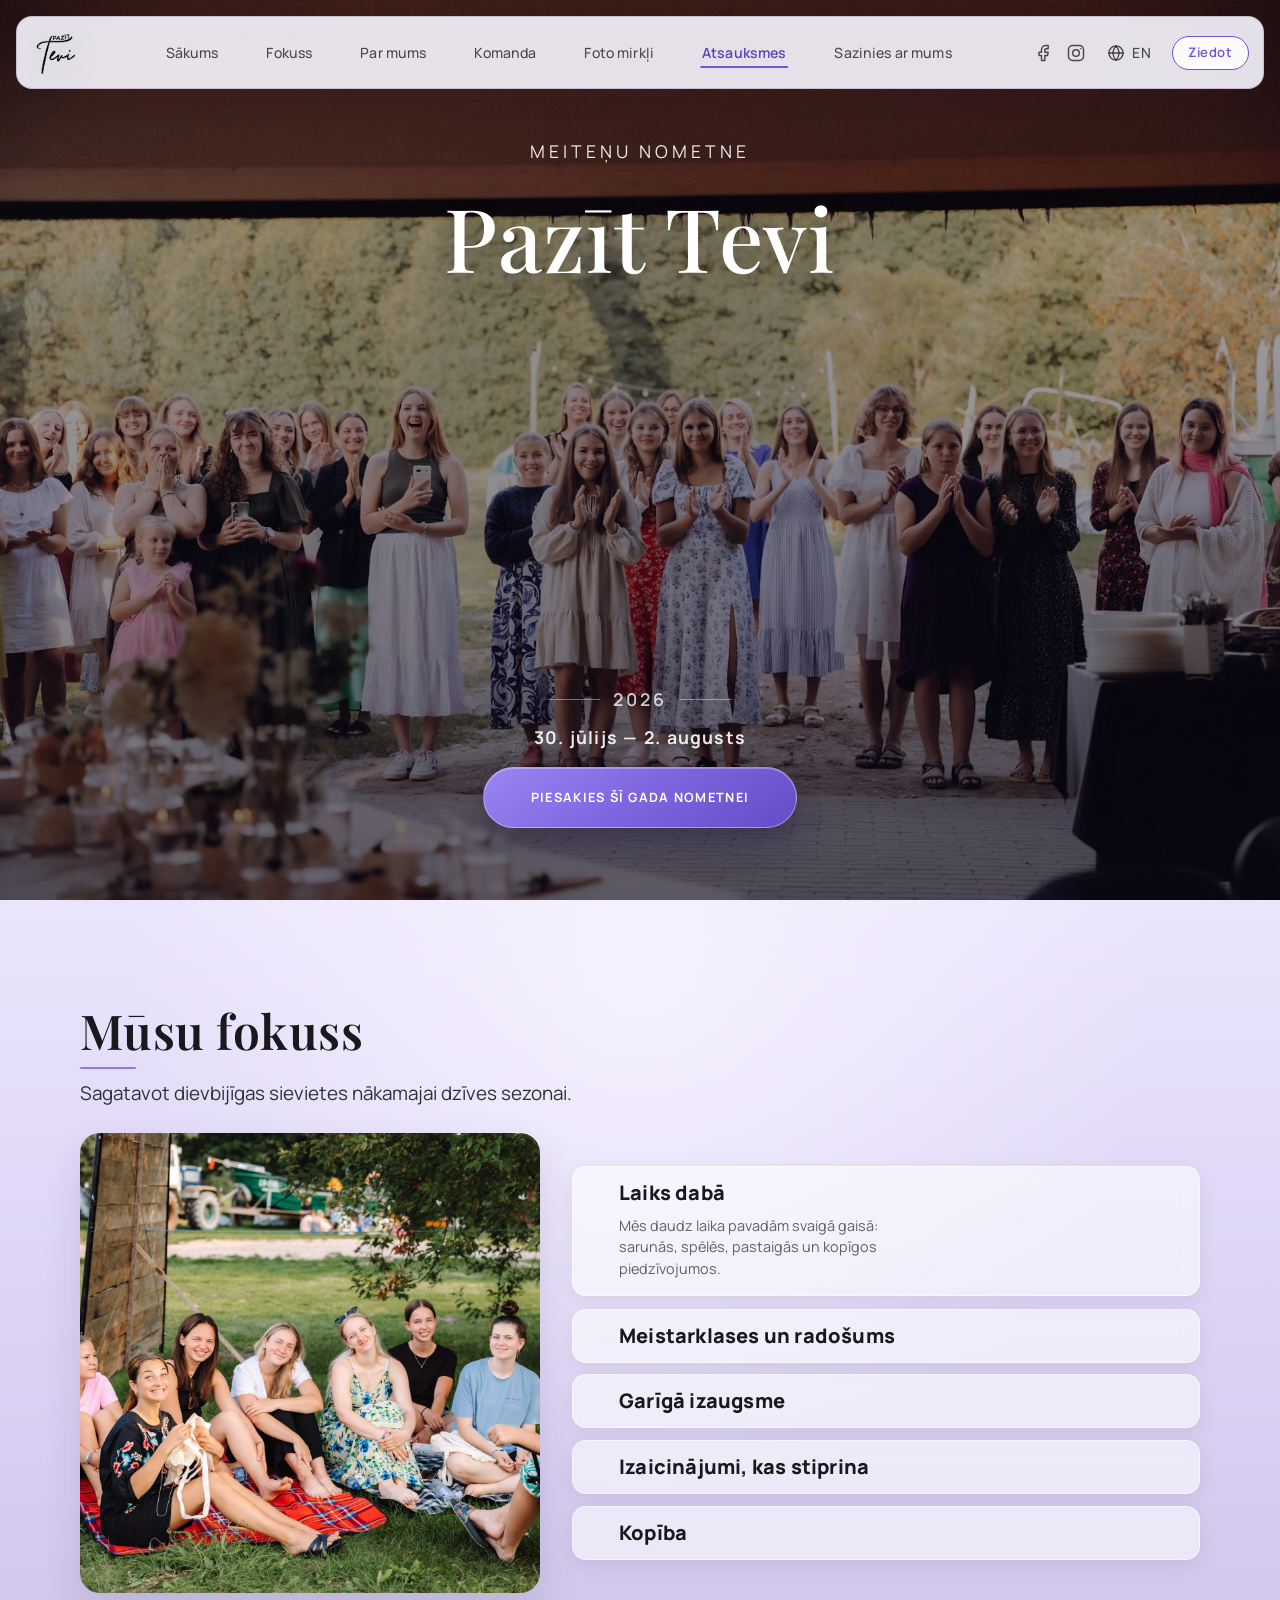
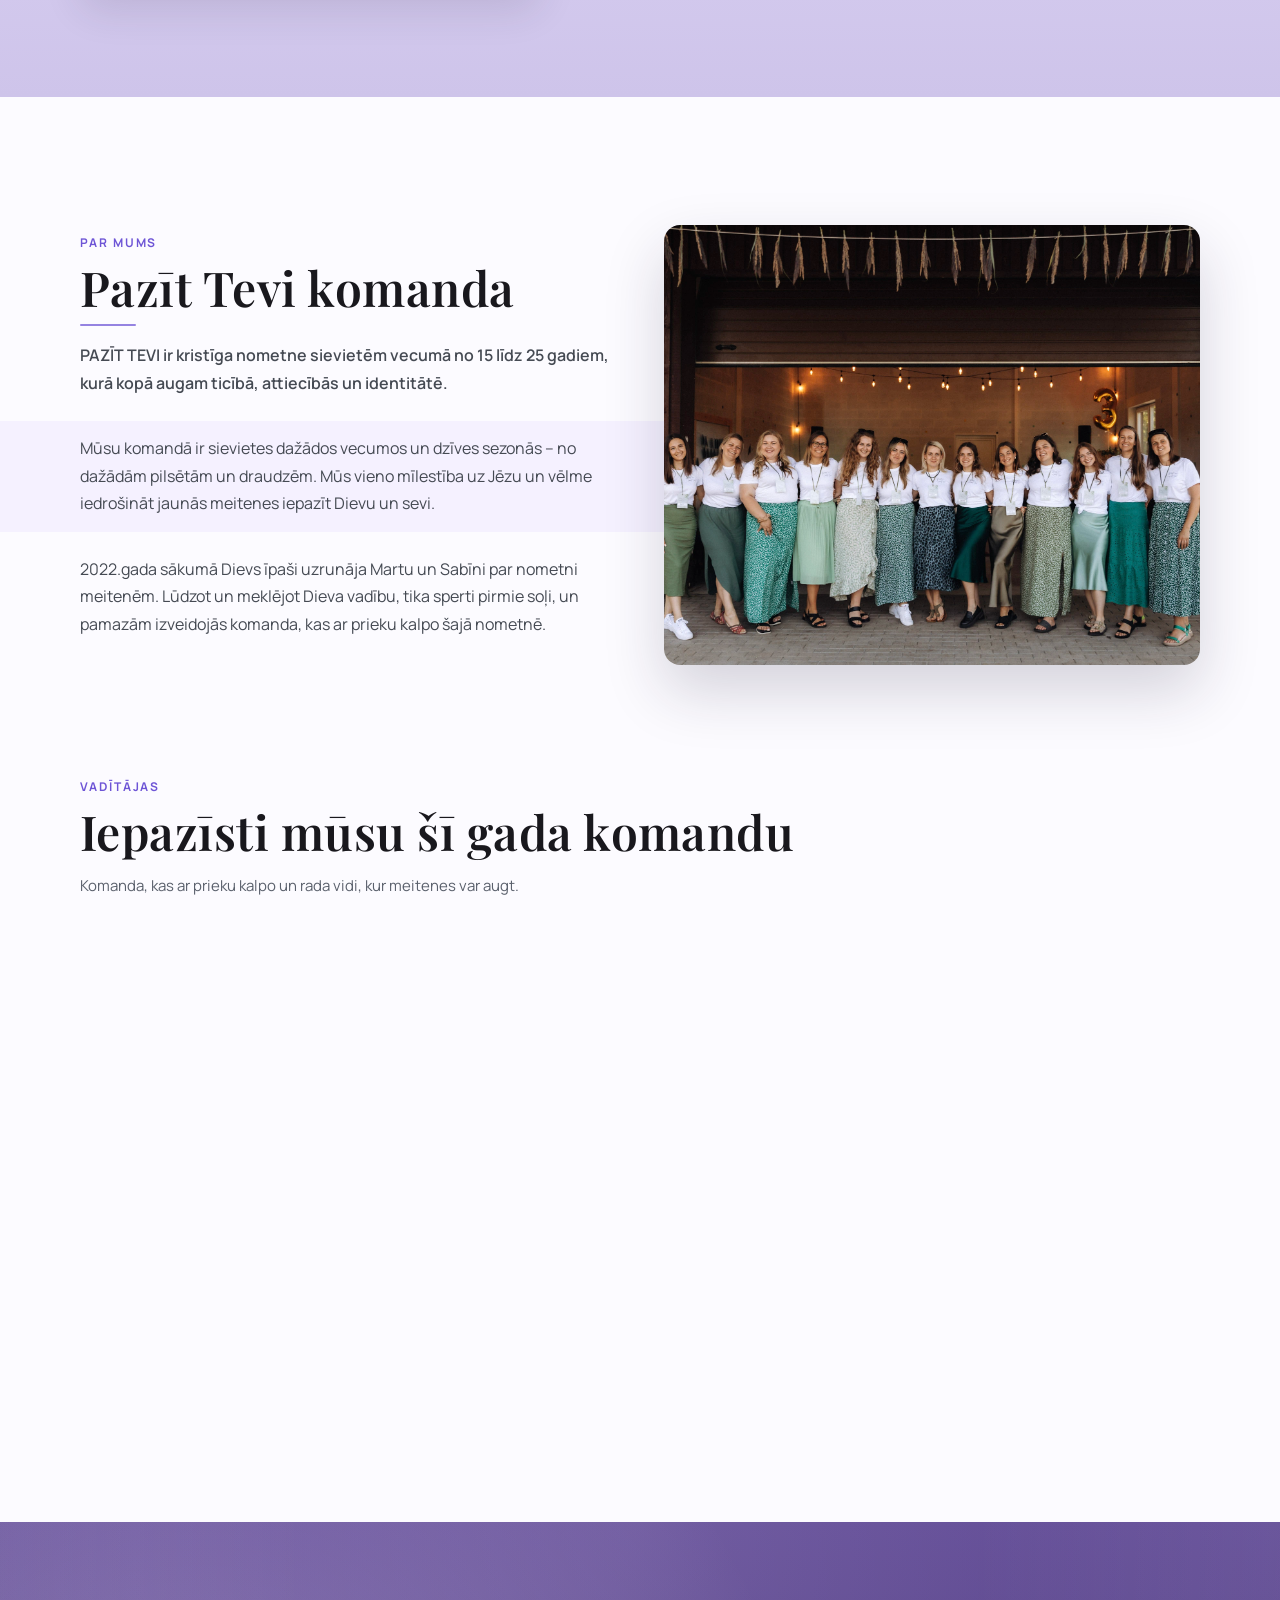
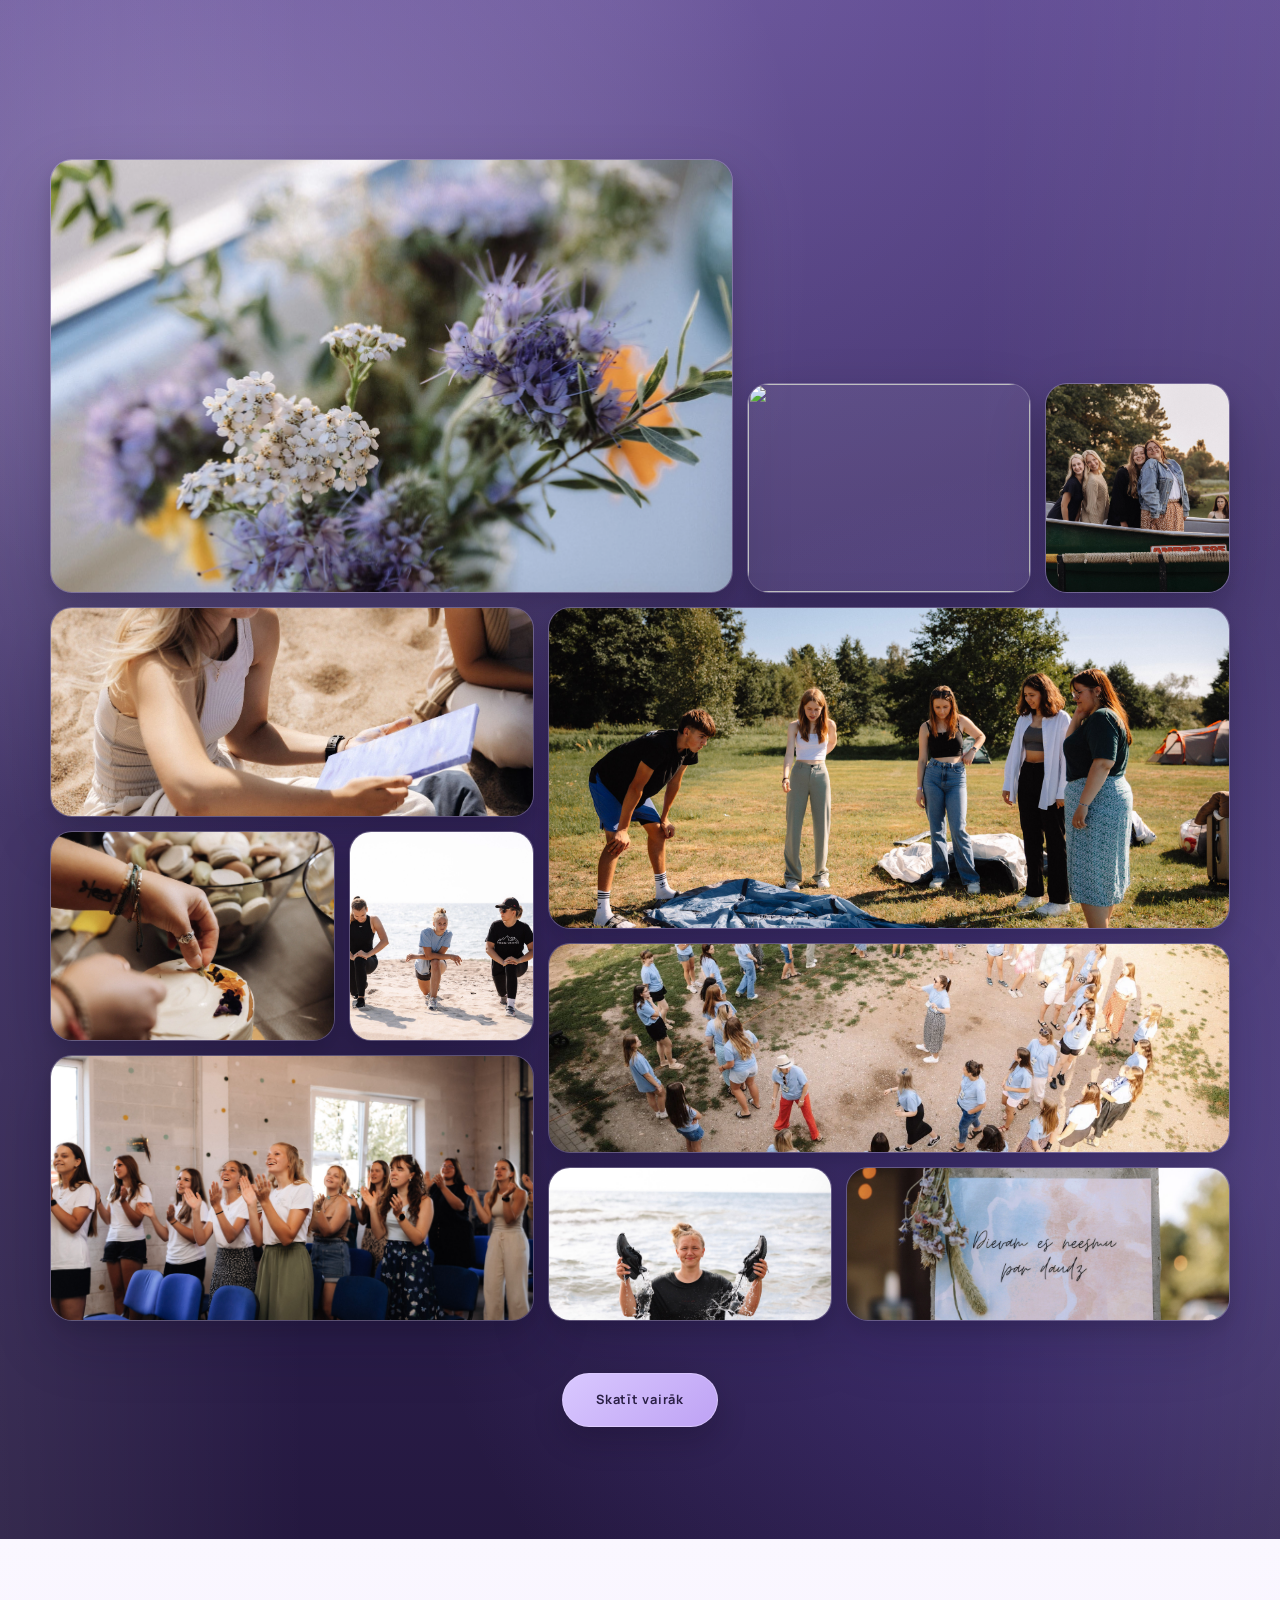
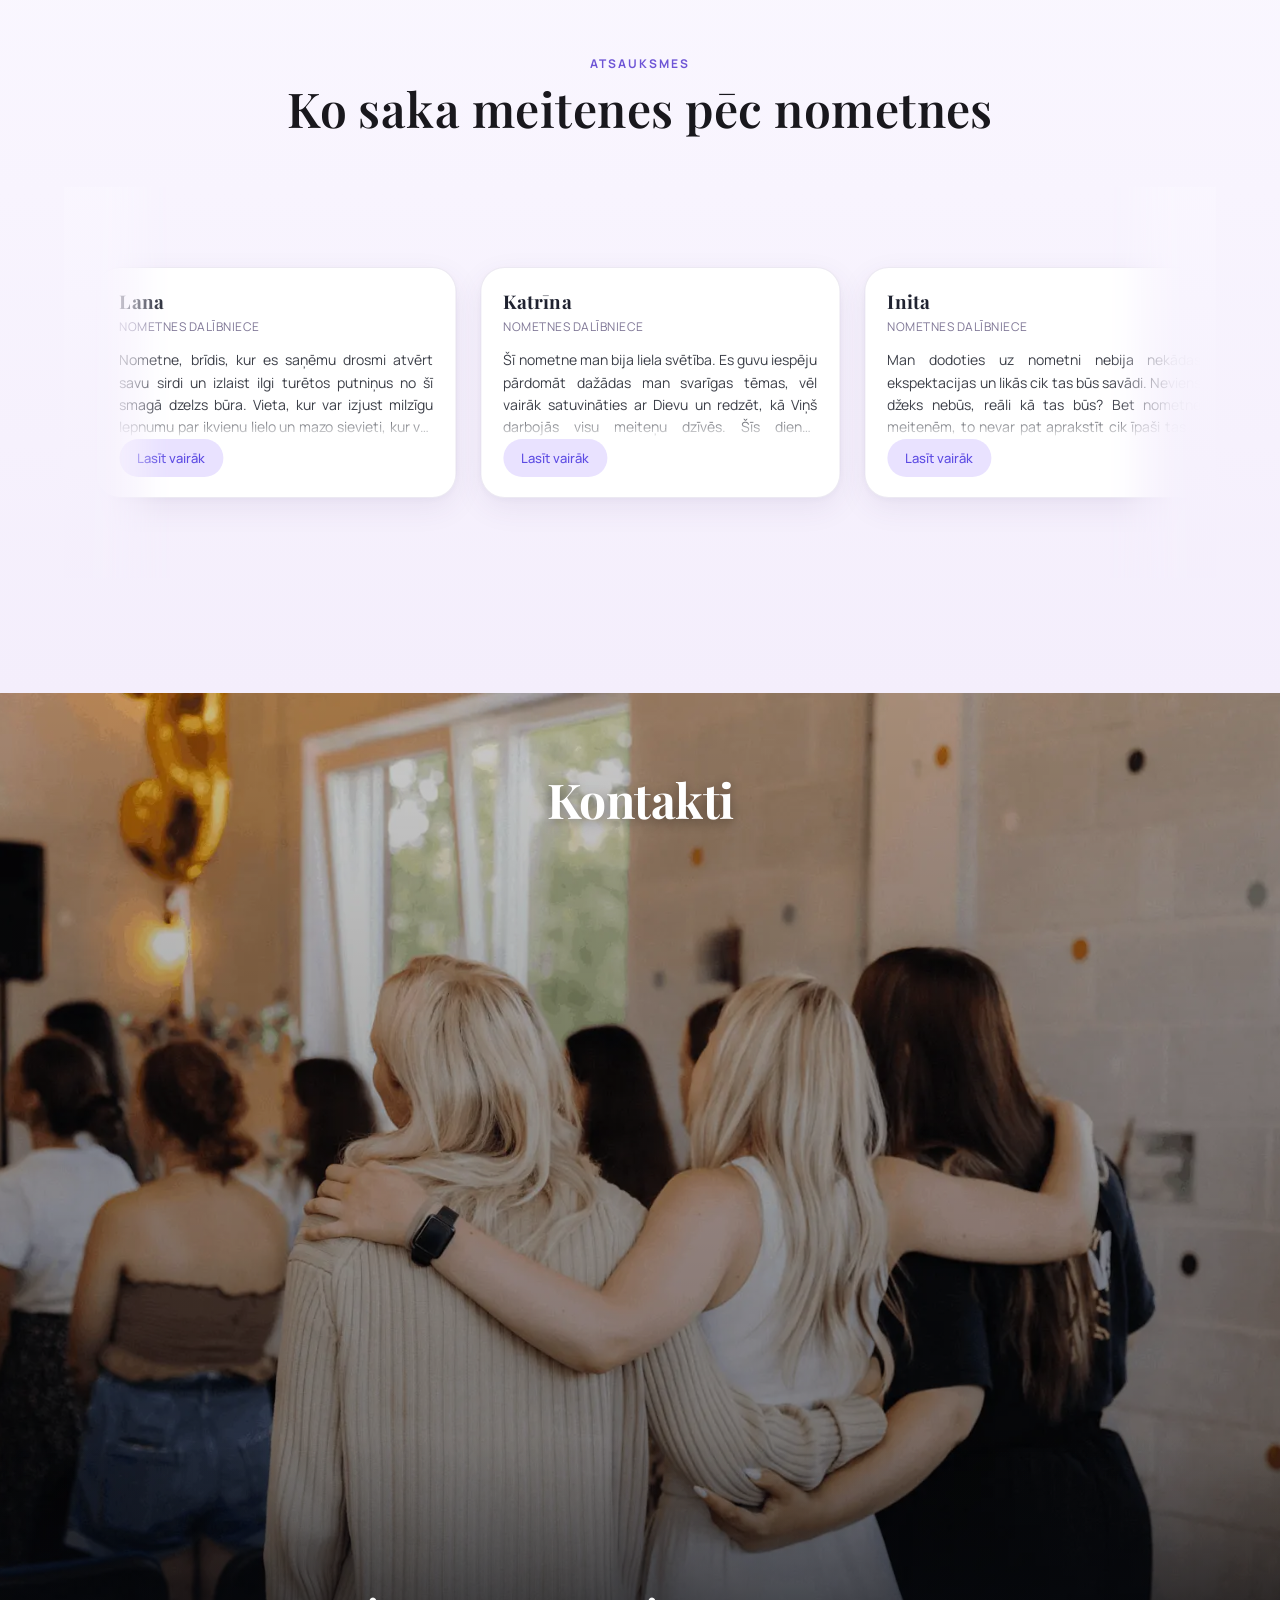
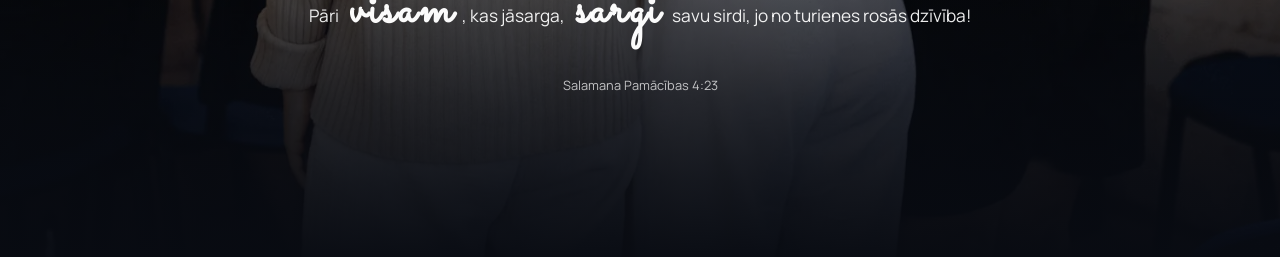
==== commit 21b55eb6: "Gala Pirms Publ" ====
--- a/public/index.html
+++ b/public/index.html
@@ -64,6 +64,8 @@
             rel="noopener noreferrer"
             aria-label="Ziedot nometnei"
             title="Atbalsti nometni"
+            data-i18n="nav.donate"
+            data-i18n-attr="aria-label:nav.donateAria,title:nav.donateTitle"
           >Ziedot</a>
         </div>
       </nav>
@@ -161,10 +163,10 @@
         </div>
         <div class="carousel-shell leaders-shell">
           <div class="leaders-track" id="teamTrack" tabindex="0" aria-label="Vadītāju kartīšu karuselis">
-            <article class="leader-card"><img src="assets/vaditajas/marta.webp" alt="Marta" /><h3>MARTA</h3><p class="lead-strong">Nometnes izveidotāja</p><p>Man ļoti patīk kvalitatīvi pavadīts laiks ar cilvēkiemMeiteņu nometne man ir svarīga, jo ticu, ka Dievs var īpaši darboties, kad nākam kopā un ļaujam Viņam piepildīt Savu gribu - celt gaismā, dziedināt, atjaunot, celt, iedrošināt.</p></article>
-            <article class="leader-card"><img src="assets/vaditajas/sabine.webp" alt="Sabine" /><h3>SABĪNE</h3><p class="lead-strong">Nometnes izveidotāja</p><p>Esmu meita savai mammai un vecākā māsa savai Ketlīnai. Meiteņu nometne man ir svarīga, jo vēlos, lai meitenes ierauga sevi Dieva acīm un notic tam, ko Dievs saka pa mums un dzīvo savu dzivi balstoties uz to!</p></article>
+            <article class="leader-card"><img src="assets/vaditajas/marta.webp" alt="Marta" /><h3>MARTA</h3><p class="lead-strong">Nometnes izveidotāja, komandas vadītāja un darbu koordinatore</p><p>Man ļoti patīk kvalitatīvi pavadīts laiks ar cilvēkiemMeiteņu nometne man ir svarīga, jo ticu, ka Dievs var īpaši darboties, kad nākam kopā un ļaujam Viņam piepildīt Savu gribu - celt gaismā, dziedināt, atjaunot, celt, iedrošināt.</p></article>
+            <article class="leader-card"><img src="assets/vaditajas/sabine.webp" alt="Sabine" /><h3>SABĪNE</h3><p class="lead-strong">Nometnes izveidotāja, programmas koordinatore un komandas lielākā iedrošinātāja</p><p>Esmu meita savai mammai un vecākā māsa savai Ketlīnai. Meiteņu nometne man ir svarīga, jo vēlos, lai meitenes ierauga sevi Dieva acīm un notic tam, ko Dievs saka pa mums un dzīvo savu dzivi balstoties uz to!</p></article>
             <article class="leader-card"><img src="assets/vaditajas/agate.webp" alt="Agate" /><h3>AGATE</h3><p class="lead-strong">Nometnes organizatore un grupiņas vadītāja</p><p>Esmu ģimenes cilvēks. Ļoti patīk dot un iepriecināt. Meiteņu nometne man ir svarīga, jo tas ir īpašs un nošķirts laiks, kur Dievs var darboties meiteņu sirdīs un dzīvēs, caur lekcijām vai induviduālām sarunām katra ikviena var saņemt tik daudz!</p></article>
-            <article class="leader-card"><img src="assets/vaditajas/samanta.webp" alt="Samanta" /><h3>SAMANTA</h3><p class="lead-strong">Nometnes organizatore, grupiņas vadītāja, atbildīga par nometnes dizainu</p><p>Meiteņu nometne man ir ļoti svarīga, jo esmu piedzīvojusi, kā Dievs ir mainījis manu sirdi un cik liela svētība ir patiesi nodoties Viņam. Tāpēc man ir svarīgi, ka arī katra meitene to var piedzīvot.</p></article>
+            <article class="leader-card"><img src="assets/vaditajas/samanta.webp" alt="Samanta" /><h3>SAMANTA</h3><p class="lead-strong">Nometnes organizatore, grupiņas vadītāja, atbildīga par nometnes dizainu</p><p>Meiteņu nometne man ir ļoti svarīga, jo esmu piedzīvojusi, kā Dievs ir mainījis manu sirdi un devis piedzīvot, cik liela svētība ir patiesi nodoties Viņam. Tāpēc man ir svarīgi, ka arī katra meitene to var piedzīvot un ieraudzīt sevī to skaistumu, ko Dievs mūsos katrā redz.</p></article>
             <article class="leader-card"><img src="assets/vaditajas/ance.webp" alt="Ance" /><h3>ANCE</h3><p class="lead-strong">Rada svētku sajūtu un skaistumu apkārt nometnē</p><p>Man ir svarīgas un pamanu mazās detaļas. Meiteņu nometne man ir svarīga, jo man rūp, lai jaunas meitenes iepazītu Dievu un caur to atklātu savu identitāti, sievišķību un aicinājumu.
            </p></article>
             <article class="leader-card"><img src="assets/vaditajas/agnese.webp" alt="Agnese" /><h3>AGNESE</h3><p class="lead-strong">Atbildīga par nometnes kārtību un tīrību</p><p>Man patik parūpēties, lai visi justos labi. Meiteņu nometne man ir svarīga, jo tā ir vieta meitenēm, kur piedzīvot māsu sadraudzību, sapratni, piedzīvot cerību, piedošanu, un iespēju piedot citiem.</p></article>
@@ -186,18 +188,18 @@
           <h2 data-i18n="gallery.title">Atmiņas no nometnes</h2>
         </div>
         <div class="mosaic-grid">
-          <img class="mosaic-tall" src="assets/Galerija/12/garaza_apli.webp" alt="" />
+          <img class="mosaic-tall" src="assets/Galerija/12/zil_puke.webp" alt="" />
+          <img src="assets/Galerija/12/garaza_apli.webp" alt="" />
+          <img src="assets/Galerija/12/3_samilojas.webp" alt="" />
+          <img class="mosaic-wide" src="assets/Galerija/12/meitenes_laiva.webp" alt="" />
+          <img src="assets/Galerija/12/sonora_krasas.webp" alt="" />
+          <img class="mosaic-tall" src="assets/Galerija/12/telti_stelle_vairaki.webp" alt="" />
+          <img src="assets/Galerija/12/taisa_kuku.webp" alt="" />
+          <img src="assets/Galerija/12/vingro_3_jura.webp" alt="" />
+          <img class="mosaic-wide" src="assets/Galerija/12/barins_plaude.webp" alt="" />
+          <img src="assets/Galerija/12/ice_braker.webp" alt="" />
           <img src="assets/Galerija/12/lej_kurpes.webp" alt="" />
-          <img src="assets/Galerija/12/sonora_krasas.webp" alt="" />
-          <img class="mosaic-wide" src="assets/Galerija/12/uzraksts_par_daudz.webp" alt="" />
-          <img src="assets/Galerija/12/vingro_3_jura.webp" alt="" />
-          <img class="mosaic-tall" src="assets/Galerija/12/telti_stelle_vairaki.webp" alt="" />
-          <img src="assets/Galerija/12/barins_plaude.webp" alt="" />
-          <img src="assets/Galerija/12/zil_puke.webp" alt="" />
-          <img class="mosaic-wide" src="assets/Galerija/12/taisa_kuku.webp" alt="" />
-          <img src="assets/Galerija/12/ice_braker.webp" alt="" />
-          <img src="assets/Galerija/12/3_samilojas.webp" alt="" />
-          <img src="assets/Galerija/12/meitenes_laiva.webp" alt="" />
+          <img src="assets/Galerija/12/uzraksts_par_daudz.webp" alt="" />
         </div>
         <a href="gallery.html" class="see-more" data-i18n="gallery.more">Skatīt vairāk</a>
       </section>
@@ -243,7 +245,7 @@
     <section class="contact-section" id="contact">
       <div class="contact-overlay"></div>
       <div class="contact-heading">
-        <h2 class="contact-main-title">Kontakti</h2>
+        <h2 class="contact-main-title" data-i18n="contact.mainTitle">Kontakti</h2>
       </div>
       <div class="contact-wrapper">
         <div class="contact-info">
@@ -279,10 +281,10 @@
         </div>
       </div>
       <div class="contact-verse">
-        <p class="contact-verse-text">
+        <p class="contact-verse-text" data-i18n="contact.verse">
           Pāri <span class="contact-verse-script">visam</span>, kas jāsarga, <span class="contact-verse-script">sargi</span> savu sirdi, jo no turienes rosās dzīvība!
         </p>
-        <p class="contact-verse-ref">Salamana Pamācības 4:23</p>
+        <p class="contact-verse-ref" data-i18n="contact.verseRef">Salamana Pamācības 4:23</p>
       </div>
     </section>
 
--- a/public/styles.css
+++ b/public/styles.css
@@ -35,6 +35,12 @@
   scroll-behavior: smooth;
 }
 
+@supports not (scroll-behavior: smooth) {
+  html {
+    scroll-behavior: auto;
+  }
+}
+
 body {
   margin: 0;
   font-family: "Manrope", "Segoe UI", sans-serif;
@@ -45,6 +51,22 @@
   overflow-x: hidden;
 }
 
+button,
+input,
+textarea,
+select {
+  font: inherit;
+}
+
+button {
+  -moz-appearance: none;
+}
+
+button::-moz-focus-inner {
+  border: 0;
+  padding: 0;
+}
+
 h1,
 h2,
 h3,
@@ -99,13 +121,20 @@
 .hero {
   position: relative;
   min-height: 100vh;
+  min-height: 100svh;
+  min-height: 100dvh;
+  height: 100vh;
+  height: 100svh;
+  height: 100dvh;
+  min-height: -webkit-fill-available;
   background-image: url("assets/Hero_page/bilde.webp");
   background-size: cover;
   background-position: center;
   background-attachment: fixed;
   display: grid;
   place-items: center;
-  padding: 1.2rem;
+  padding: 0 1.2rem;
+  overflow: clip;
 }
 
 .hero-overlay {
@@ -130,6 +159,7 @@
   padding: 0.6rem 0.9rem;
   border-radius: 16px;
   background: rgba(250, 248, 255, 0.9);
+  -webkit-backdrop-filter: blur(9px);
   backdrop-filter: blur(9px);
   border: 1px solid var(--line);
   box-shadow: 0 10px 24px rgba(35, 27, 58, 0.09);
@@ -237,6 +267,12 @@
 }
 
 .social-icon:focus-visible {
+  outline: 2px solid var(--accent);
+  outline-offset: 4px;
+  border-radius: 999px;
+}
+
+.social-icon:focus {
   outline: 2px solid var(--accent);
   outline-offset: 4px;
   border-radius: 999px;
@@ -275,6 +311,12 @@
   border-radius: 999px;
 }
 
+.lang-toggle:focus {
+  outline: 2px solid var(--accent);
+  outline-offset: 4px;
+  border-radius: 999px;
+}
+
 .lang-toggle-icon {
   display: inline-flex;
   align-items: center;
@@ -349,6 +391,11 @@
   outline-offset: 3px;
 }
 
+.donate-link:focus {
+  outline: 2px solid rgba(110, 85, 214, 0.28);
+  outline-offset: 3px;
+}
+
 .hero-content {
   position: relative;
   z-index: 2;
@@ -356,13 +403,13 @@
   text-align: center;
   max-width: 760px;
   width: min(760px, 100%);
-  min-height: clamp(620px, 80vh, 880px);
-  padding: clamp(60px, 8vh, 90px) var(--space-2) clamp(10px, 2.8vh, 24px);
+  min-height: 100%;
+  padding: clamp(110px, 14vh, 148px) var(--space-2) clamp(42px, 8vh, 72px);
   margin-top: 0;
   display: flex;
   flex-direction: column;
   align-items: center;
-  justify-content: flex-start;
+  justify-content: center;
 }
 
 .hero-kicker {
@@ -526,6 +573,7 @@
 .leaders-section {
   width: 100%;
   max-width: none;
+  overflow-x: hidden;
   overflow-x: clip;
   overflow-y: visible;
   overscroll-behavior-x: contain;
@@ -956,6 +1004,7 @@
   text-transform: uppercase;
   letter-spacing: 0.05em;
   text-wrap: balance;
+  overflow-wrap: anywhere;
   margin-bottom: var(--space-1);
   line-height: 1.4;
 }
@@ -1058,16 +1107,16 @@
   display: grid;
   gap: 14px;
   justify-items: center;
-  margin-bottom: 64px;
+  margin-bottom: 48px;
   text-align: center;
 }
 
 .mosaic-grid {
   display: grid;
   grid-template-columns: repeat(12, minmax(0, 1fr));
-  grid-auto-rows: 54px;
+  grid-auto-rows: 42px;
   grid-auto-flow: dense;
-  gap: 18px;
+  gap: 14px;
 }
 
 .mosaic-grid img {
@@ -1088,7 +1137,7 @@
 .mosaic-grid img:nth-child(1) {
   grid-column: 1 / span 7;
   grid-row: 1 / span 8;
-  min-height: 520px;
+  min-height: 380px;
 }
 
 .mosaic-grid img:nth-child(2) {
@@ -1127,22 +1176,22 @@
 }
 
 .mosaic-grid img:nth-child(9) {
-  grid-column: 1 / span 7;
+  grid-column: 1 / span 5;
   grid-row: 17 / span 5;
 }
 
 .mosaic-grid img:nth-child(10) {
-  grid-column: 8 / span 5;
+  grid-column: 6 / span 7;
   grid-row: 15 / span 4;
 }
 
 .mosaic-grid img:nth-child(11) {
-  grid-column: 8 / span 3;
+  grid-column: 6 / span 3;
   grid-row: 19 / span 3;
 }
 
 .mosaic-grid img:nth-child(12) {
-  grid-column: 11 / span 2;
+  grid-column: 9 / span 4;
   grid-row: 19 / span 3;
 }
 
@@ -1175,6 +1224,7 @@
 .see-more {
   margin: 52px auto 0;
   display: block;
+  width: auto;
   width: fit-content;
   padding: 0.95rem 2.05rem;
   border-radius: 999px;
@@ -1211,6 +1261,7 @@
   place-items: center;
   padding: clamp(20px, 4vw, 44px);
   background: rgba(16, 11, 30, 0.74);
+  -webkit-backdrop-filter: blur(3px);
   backdrop-filter: blur(3px);
   opacity: 0;
   visibility: hidden;
@@ -1259,6 +1310,11 @@
   outline-offset: 2px;
 }
 
+.gallery-lightbox-btn:focus {
+  outline: 2px solid #e2d5ff;
+  outline-offset: 2px;
+}
+
 .gallery-lightbox-close {
   top: clamp(16px, 2.4vw, 26px);
   right: clamp(16px, 2.4vw, 26px);
@@ -1321,38 +1377,62 @@
   padding: min(60px, 5.2vw);
   padding-left: 0;
   padding-right: 0;
+  overscroll-behavior-x: contain;
 }
 
 .testimonials-carousel::before,
 .testimonials-carousel::after {
   content: "";
   position: absolute;
-  top: 0;
-  bottom: 0;
-  width: clamp(80px, 9vw, 120px);
+  top: -48px;
+  bottom: -48px;
+  width: clamp(150px, 16vw, 220px);
   pointer-events: none;
   z-index: 2;
+  background: linear-gradient(180deg, #faf7ff 0%, #f4eefc 100%);
 }
 
 .testimonials-carousel::before {
-  left: 0;
-  background: linear-gradient(
+  left: clamp(-96px, -8vw, -44px);
+  -webkit-mask-image: linear-gradient(
     to right,
-    #faf7ff 0%,
-    rgba(250, 247, 255, 0.7) 30%,
-    rgba(250, 247, 255, 0.35) 55%,
-    rgba(250, 247, 255, 0) 100%
+    #000 0%,
+    #000 54%,
+    rgba(0, 0, 0, 0.94) 68%,
+    rgba(0, 0, 0, 0.56) 82%,
+    rgba(0, 0, 0, 0.14) 92%,
+    transparent 100%
   );
+  mask-image: linear-gradient(
+    to right,
+    #000 0%,
+    #000 54%,
+    rgba(0, 0, 0, 0.94) 68%,
+    rgba(0, 0, 0, 0.56) 82%,
+    rgba(0, 0, 0, 0.14) 92%,
+    transparent 100%
+  );
 }
 
 .testimonials-carousel::after {
-  right: 0;
-  background: linear-gradient(
+  right: clamp(-96px, -8vw, -44px);
+  -webkit-mask-image: linear-gradient(
     to left,
-    #f4eefc 0%,
-    rgba(244, 238, 252, 0.7) 30%,
-    rgba(244, 238, 252, 0.35) 55%,
-    rgba(244, 238, 252, 0) 100%
+    #000 0%,
+    #000 54%,
+    rgba(0, 0, 0, 0.94) 68%,
+    rgba(0, 0, 0, 0.56) 82%,
+    rgba(0, 0, 0, 0.14) 92%,
+    transparent 100%
+  );
+  mask-image: linear-gradient(
+    to left,
+    #000 0%,
+    #000 54%,
+    rgba(0, 0, 0, 0.94) 68%,
+    rgba(0, 0, 0, 0.56) 82%,
+    rgba(0, 0, 0, 0.14) 92%,
+    transparent 100%
   );
 }
 
@@ -1371,6 +1451,7 @@
   position: relative;
   z-index: 1;
   touch-action: pan-y;
+  overscroll-behavior-x: contain;
   cursor: grab;
 }
 
@@ -1412,14 +1493,18 @@
   margin-top: 12px;
   position: relative;
   overflow: hidden;
-  display: -webkit-box;
-  -webkit-box-orient: vertical;
-  -webkit-line-clamp: 4;
-  line-clamp: 4;
-  box-orient: vertical;
+  display: block;
   max-height: calc(1.6em * 4);
   text-align: justify;
   transition: max-height 320ms ease, opacity 320ms ease, transform 320ms ease;
+}
+
+@supports ((-webkit-line-clamp: 1) and (-webkit-box-orient: vertical)) {
+  .review-text {
+    display: -webkit-box;
+    -webkit-box-orient: vertical;
+    -webkit-line-clamp: 4;
+  }
 }
 
 .review-card:not(.is-expanded) .review-text::after {
@@ -1476,6 +1561,7 @@
   place-items: center;
   padding: clamp(20px, 4vw, 36px);
   background: rgba(12, 8, 24, 0.64);
+  -webkit-backdrop-filter: blur(4px);
   backdrop-filter: blur(4px);
   opacity: 0;
   visibility: hidden;
@@ -1575,6 +1661,12 @@
 
 .review-modal-nav:focus-visible,
 .review-modal-close:focus-visible {
+  outline: 2px solid rgba(92, 75, 227, 0.28);
+  outline-offset: 3px;
+}
+
+.review-modal-nav:focus,
+.review-modal-close:focus {
   outline: 2px solid rgba(92, 75, 227, 0.28);
   outline-offset: 3px;
 }
@@ -1777,6 +1869,7 @@
   font-size: 0.85rem;
   margin: 0;
   color: rgba(255, 255, 255, 0.95);
+  overflow-wrap: anywhere;
 }
 
 .contact-person-copy p strong {
@@ -1829,7 +1922,9 @@
   line-height: 1.9;
   margin: 0;
   color: rgba(255, 255, 255, 0.92);
-  white-space: nowrap;
+  white-space: normal;
+  overflow-wrap: anywhere;
+  text-wrap: balance;
 }
 
 .contact-verse-script {
@@ -1884,8 +1979,32 @@
   background: rgba(0, 0, 0, 0.28);
   color: #fff;
   border: 1px solid rgba(255, 255, 255, 0.12);
+  -webkit-backdrop-filter: blur(10px);
   backdrop-filter: blur(10px);
   box-shadow: 0 18px 40px rgba(20, 16, 52, 0.18), 0 8px 16px rgba(20, 16, 52, 0.1);
+}
+
+@supports not ((-webkit-backdrop-filter: blur(1px)) or (backdrop-filter: blur(1px))) {
+  .top-nav {
+    background: rgba(250, 248, 255, 0.97);
+  }
+
+  .focus-item {
+    background: rgba(255, 255, 255, 0.88);
+  }
+
+  .gallery-lightbox {
+    background: rgba(16, 11, 30, 0.9);
+  }
+
+  .review-modal {
+    background: rgba(12, 8, 24, 0.82);
+  }
+
+  .contact-card,
+  .contact-info {
+    background: rgba(0, 0, 0, 0.5);
+  }
 }
 
 .contact-form-wrap h2 {
@@ -2069,6 +2188,57 @@
   fill: #fff;
 }
 
+@supports not (text-wrap: balance) {
+  .leader-card .lead-strong {
+    text-wrap: normal;
+  }
+}
+
+@supports not (aspect-ratio: 1 / 1) {
+  .leader-card img {
+    width: 84px;
+    height: 84px;
+  }
+
+  @media (max-width: 760px) {
+    .mosaic-grid img,
+    .mosaic-grid img:nth-child(1),
+    .mosaic-grid img:nth-child(2),
+    .mosaic-grid img:nth-child(3),
+    .mosaic-grid img:nth-child(4),
+    .mosaic-grid img:nth-child(5),
+    .mosaic-grid img:nth-child(6),
+    .mosaic-grid img:nth-child(7),
+    .mosaic-grid img:nth-child(8),
+    .mosaic-grid img:nth-child(9),
+    .mosaic-grid img:nth-child(10),
+    .mosaic-grid img:nth-child(11),
+    .mosaic-grid img:nth-child(12) {
+      height: 260px;
+    }
+  }
+}
+
+@supports not selector(:focus-visible) {
+  .social-icon:focus,
+  .lang-toggle:focus,
+  .donate-link:focus,
+  .gallery-lightbox-btn:focus,
+  .review-modal-nav:focus,
+  .review-modal-close:focus,
+  .leaders-track:focus {
+    outline: 2px solid var(--accent);
+    outline-offset: 4px;
+  }
+}
+
+@supports (-webkit-touch-callout: none) {
+  .hero,
+  .contact-section {
+    background-attachment: scroll;
+  }
+}
+
 @media (max-width: 1020px) {
   .main-nav-wrap {
     display: none;
@@ -2089,12 +2259,12 @@
 
   .mosaic-grid {
     grid-template-columns: repeat(6, minmax(0, 1fr));
-    grid-auto-rows: 56px;
+    grid-auto-rows: 46px;
   }
 
   .mosaic-grid img:nth-child(1) {
     grid-column: span 6;
-    grid-row: span 6;
+    grid-row: span 5;
     min-height: 0;
   }
 
@@ -2110,7 +2280,7 @@
   .mosaic-grid img:nth-child(11),
   .mosaic-grid img:nth-child(12) {
     grid-column: span 3;
-    grid-row: span 4;
+    grid-row: span 3;
     min-height: 0;
   }
 
@@ -2219,9 +2389,9 @@
   }
 
   .hero-content {
-    min-height: 660px;
-    padding-top: 102px;
-    padding-bottom: 112px;
+    min-height: 100%;
+    padding-top: 112px;
+    padding-bottom: 56px;
   }
 
   .hero-content h1 {
@@ -2332,6 +2502,17 @@
     padding: 32px 18px 18px;
   }
 
+  .contact-verse-text {
+    font-size: 0.95rem;
+    line-height: 1.7;
+  }
+
+  .contact-verse-script {
+    font-size: 2.35em;
+    line-height: 0.95;
+    margin: 0 0.08em;
+  }
+
   .contact-card {
     padding: var(--space-3);
   }
@@ -2351,10 +2532,6 @@
   }
 
   .contact-person-copy h3 {
-    font-size: 1.1rem;
-  }
-
-  .contact-person-copy h3 {
     font-size: 1.2rem;
   }
 }
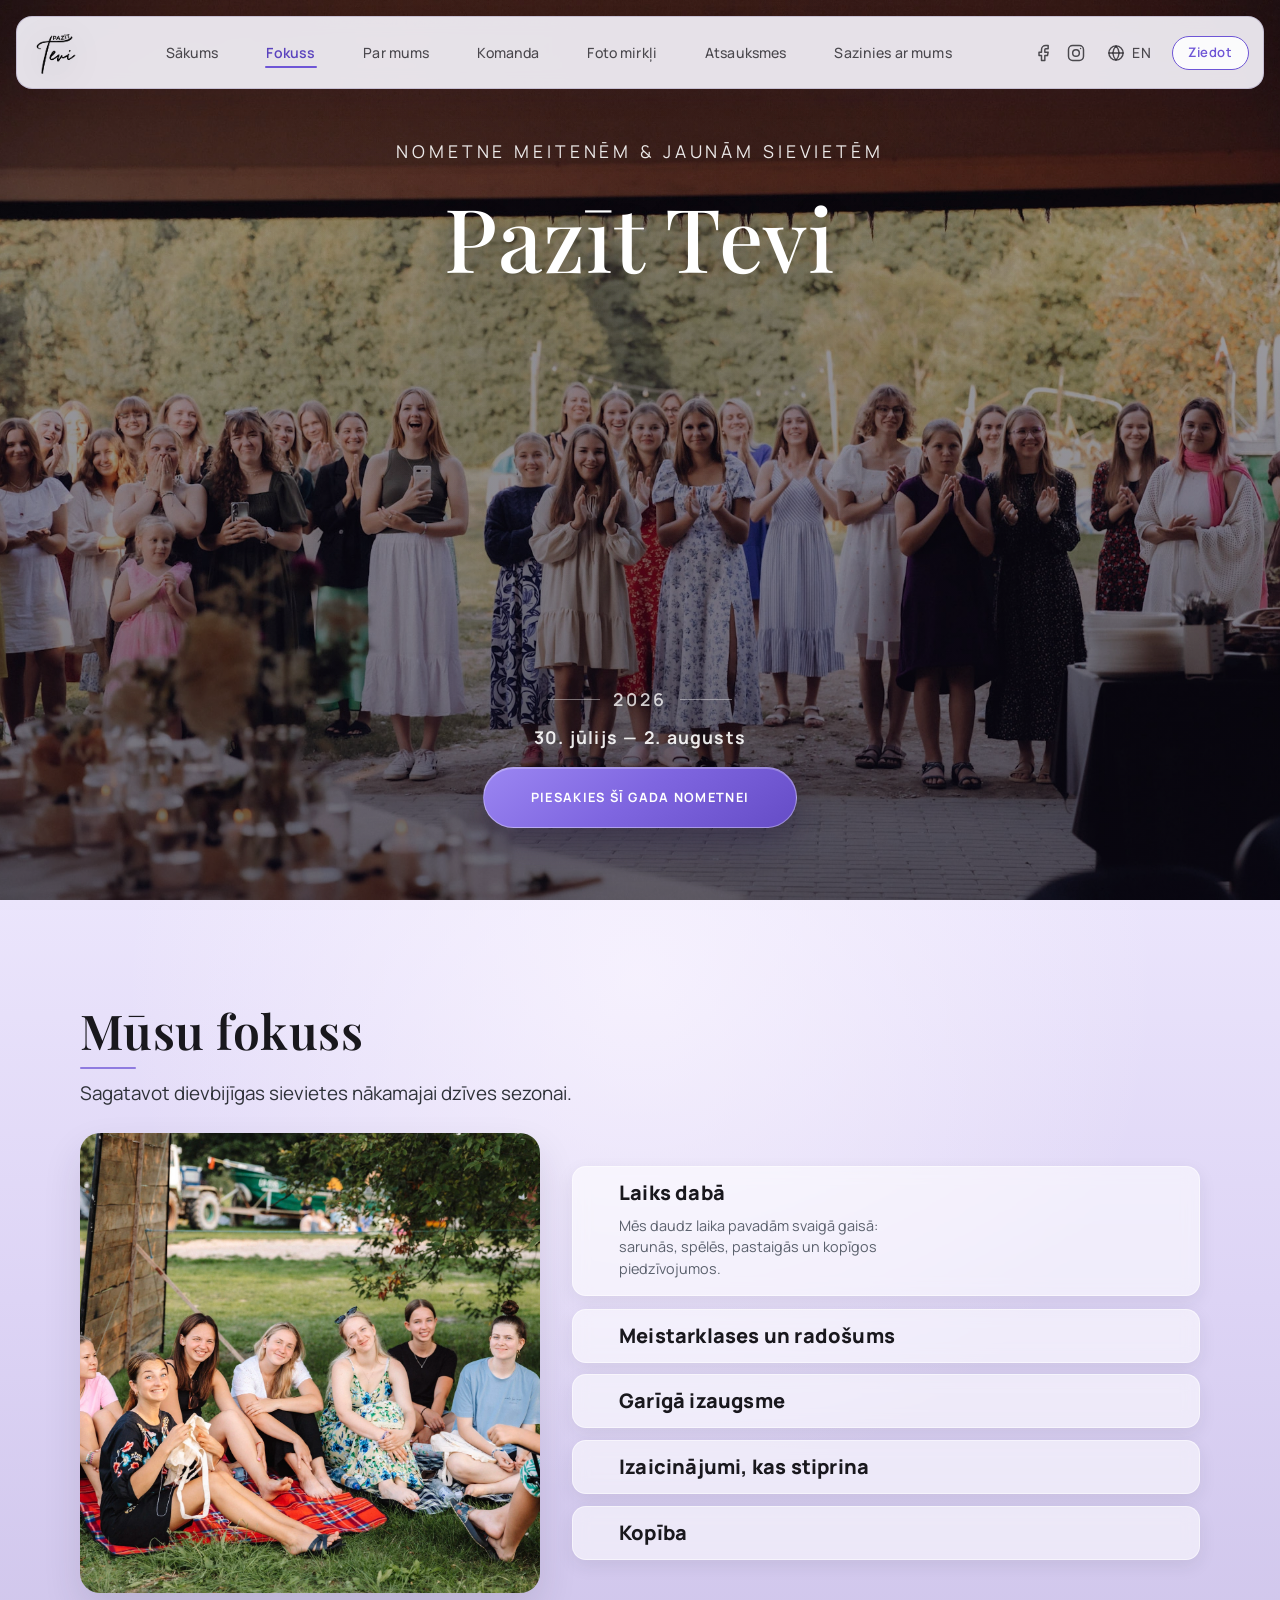
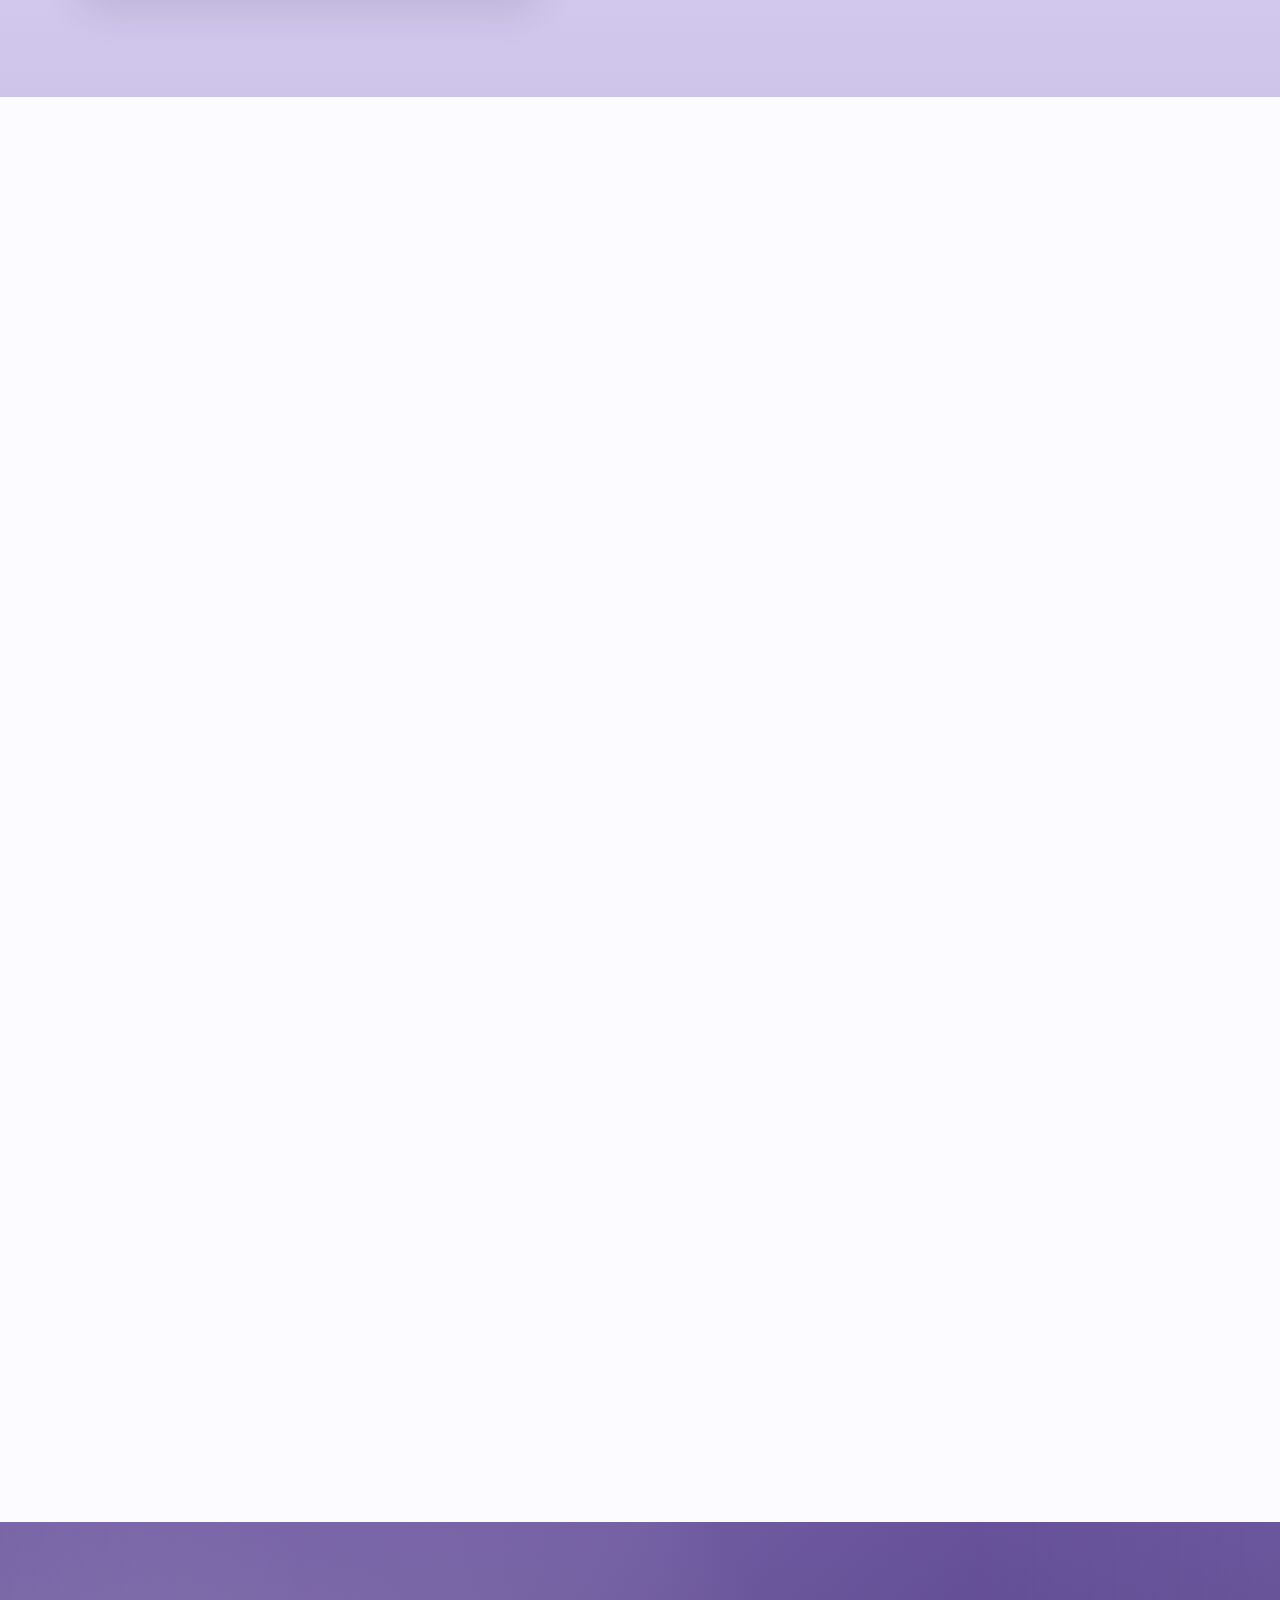
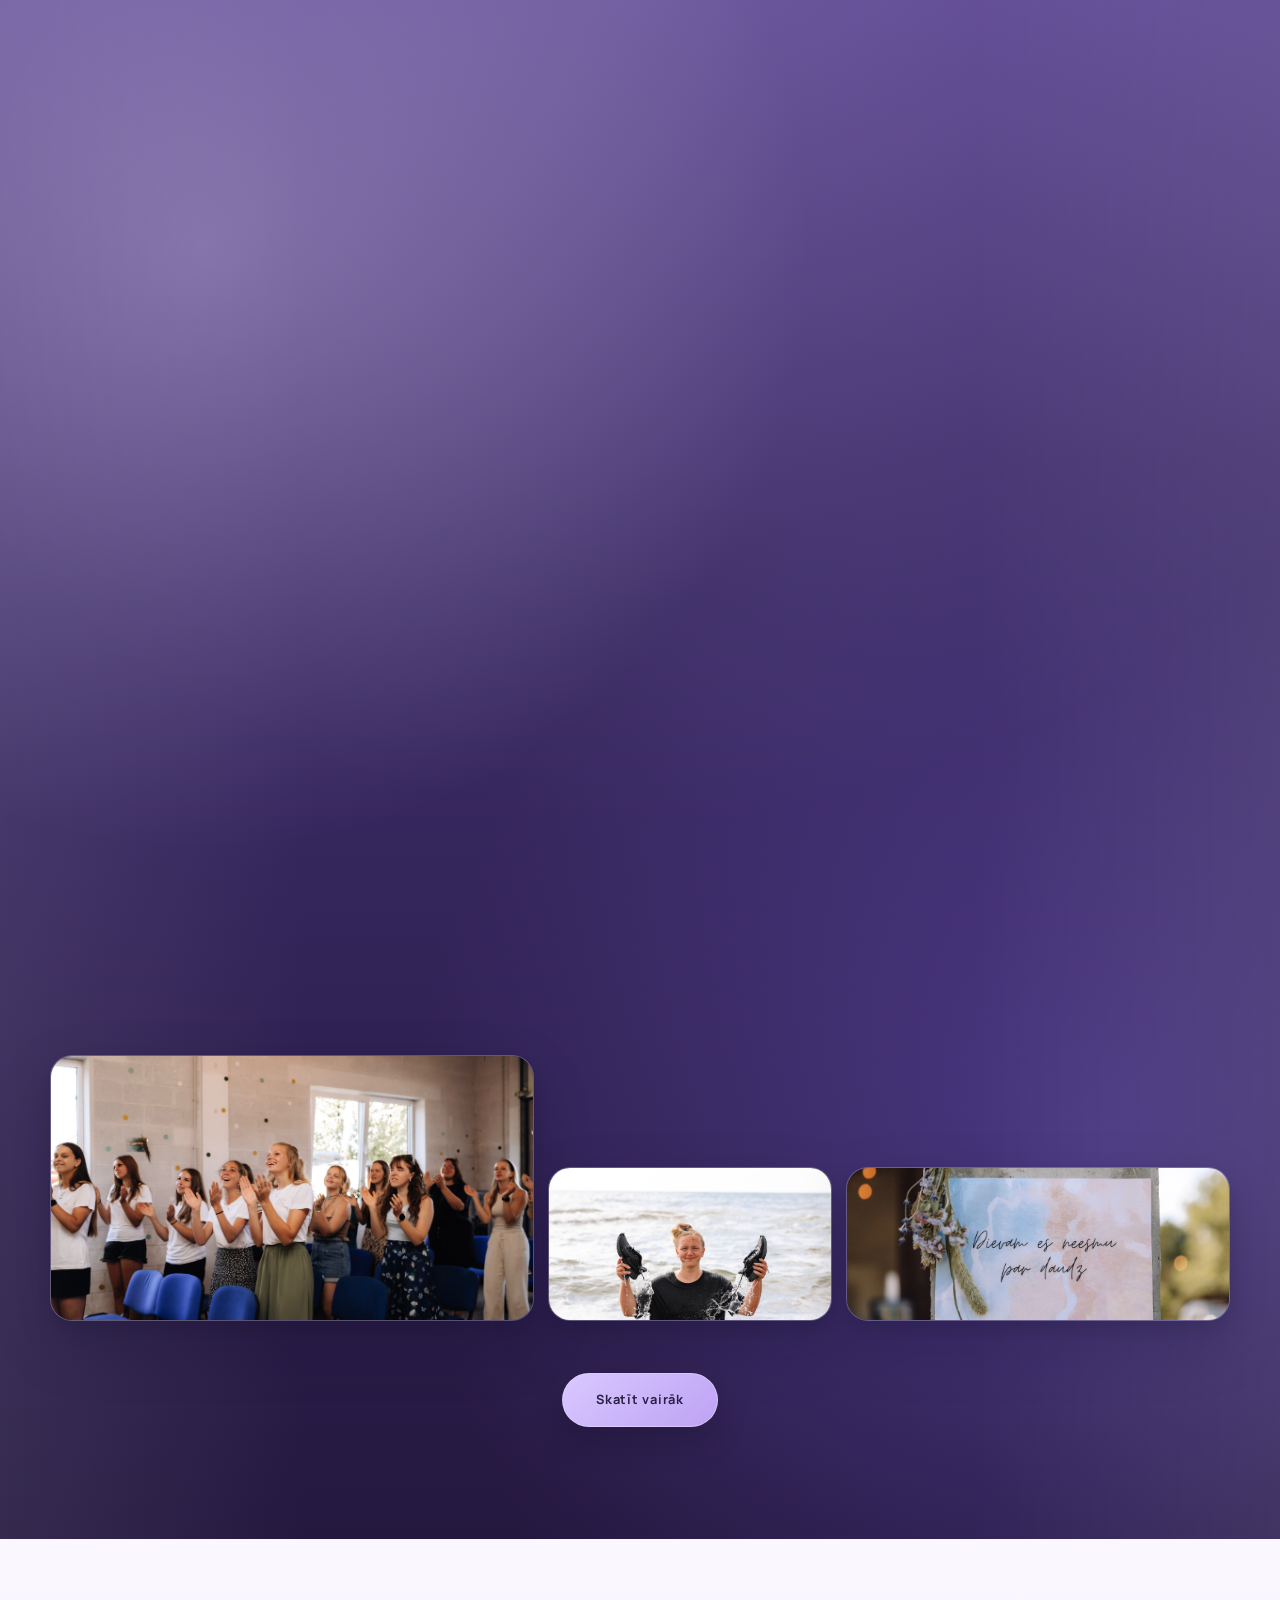
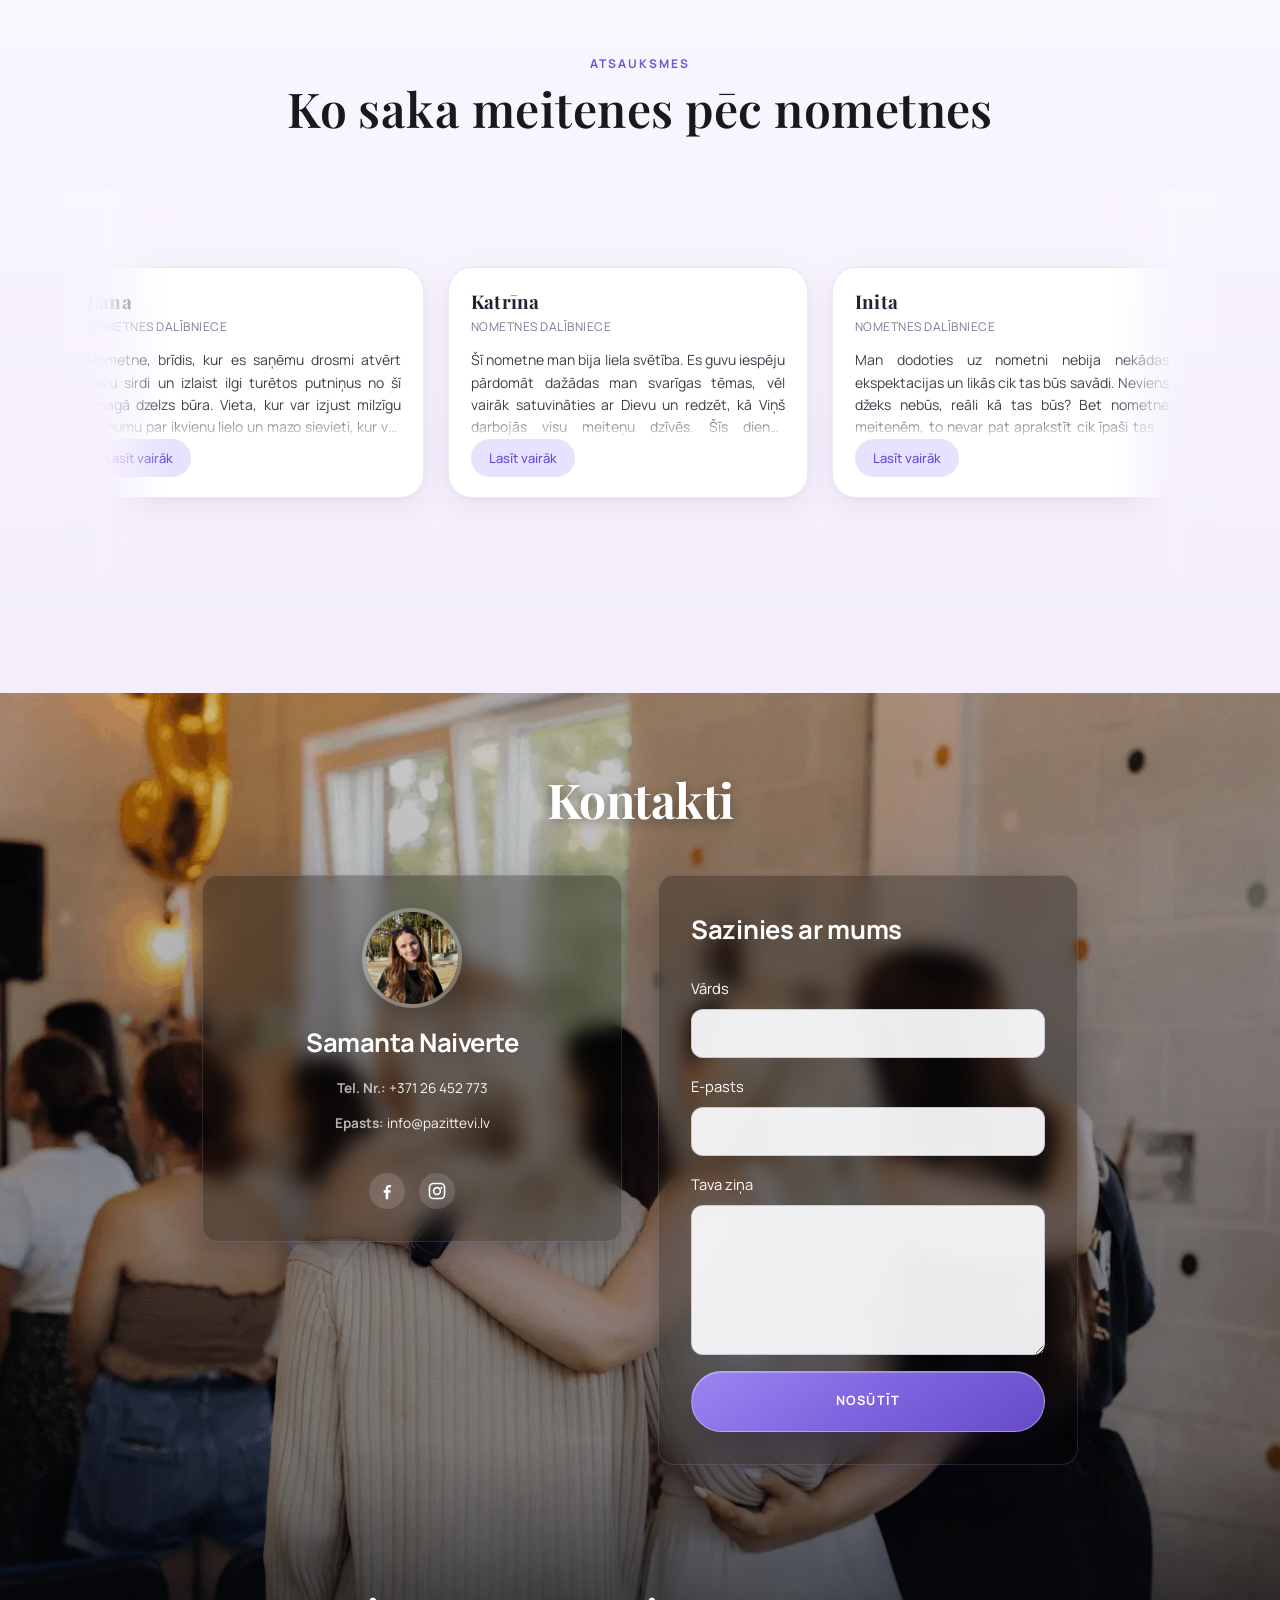
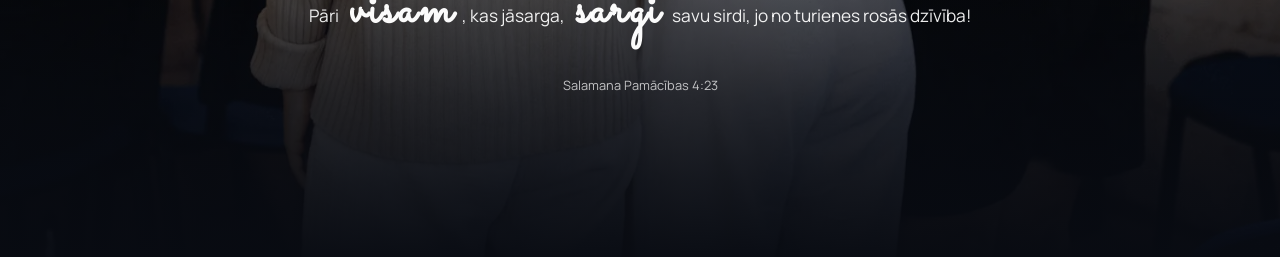
==== commit 7f49832a: "Atbalsta lapas tulkojums" ====
--- a/public/index.html
+++ b/public/index.html
@@ -13,7 +13,7 @@
       href="https://fonts.googleapis.com/css2?family=Manrope:wght@400;500;600;700&family=Playfair+Display:wght@500;600;700&family=Sacramento&family=Allura&family=Parisienne&display=swap"
       rel="stylesheet"
     />
-    <link rel="stylesheet" href="styles.css" />
+    <link rel="stylesheet" href="styles.css?v=2026-04-11-1" />
   </head>
   <body>
     <header class="hero" id="top">
@@ -71,7 +71,10 @@
       </nav>
 
       <div class="hero-content">
-        <p class="hero-kicker" data-i18n="hero.kicker">MEITEŅU NOMETNE</p>
+        <p class="hero-kicker" data-i18n="hero.kicker">
+          <span>NOMETNE MEITENĒM</span>
+          <span class="hero-kicker-break">&amp; JAUNĀM SIEVIETĒM</span>
+        </p>
         <h1 data-i18n="hero.title">Pazīt Tevi</h1>
         <p class="hero-badge" data-i18n="hero.badge">2026</p>
         <p class="hero-caption" data-i18n="hero.caption">30. jūlijs — 2. augusts</p>
@@ -163,21 +166,18 @@
         </div>
         <div class="carousel-shell leaders-shell">
           <div class="leaders-track" id="teamTrack" tabindex="0" aria-label="Vadītāju kartīšu karuselis">
-            <article class="leader-card"><img src="assets/vaditajas/marta.webp" alt="Marta" /><h3>MARTA</h3><p class="lead-strong">Nometnes izveidotāja, komandas vadītāja un darbu koordinatore</p><p>Man ļoti patīk kvalitatīvi pavadīts laiks ar cilvēkiemMeiteņu nometne man ir svarīga, jo ticu, ka Dievs var īpaši darboties, kad nākam kopā un ļaujam Viņam piepildīt Savu gribu - celt gaismā, dziedināt, atjaunot, celt, iedrošināt.</p></article>
-            <article class="leader-card"><img src="assets/vaditajas/sabine.webp" alt="Sabine" /><h3>SABĪNE</h3><p class="lead-strong">Nometnes izveidotāja, programmas koordinatore un komandas lielākā iedrošinātāja</p><p>Esmu meita savai mammai un vecākā māsa savai Ketlīnai. Meiteņu nometne man ir svarīga, jo vēlos, lai meitenes ierauga sevi Dieva acīm un notic tam, ko Dievs saka pa mums un dzīvo savu dzivi balstoties uz to!</p></article>
+            <article class="leader-card"><img src="assets/vaditajas/marta.webp" alt="Marta" /><h3>MARTA</h3><p class="lead-strong">Nometnes izveidotāja, komandas vadītāja un darbu koordinatore</p><p>Man ļoti patīk kvalitatīvi pavadīts laiks ar cilvēkiem. Meiteņu nometne man ir svarīga, jo ticu, ka Dievs var īpaši darboties, kad nākam kopā un ļaujam Viņam piepildīt Savu gribu - celt gaismā, dziedināt, atjaunot, celt, iedrošināt.</p></article>
+            <article class="leader-card"><img src="assets/vaditajas/sabine.webp" alt="Sabine" /><h3>SABĪNE</h3><p class="lead-strong">Nometnes izveidotāja, programmas koordinatore un komandas lielākā iedrošinātāja</p><p>Esmu meita Kristīnei un vecākā māsa Ketlīnai. Meiteņu nometne man ir svarīga, jo vēlos, lai meitenes ierauga sevi Dieva acīm, notic Viņa patiesībai un dzīvo balstoties tajā un pieņem savu patieso identitāti. Tavs aicinātājs ir uzticams, Viņš būs arī darītājs!</p></article>
             <article class="leader-card"><img src="assets/vaditajas/agate.webp" alt="Agate" /><h3>AGATE</h3><p class="lead-strong">Nometnes organizatore un grupiņas vadītāja</p><p>Esmu ģimenes cilvēks. Ļoti patīk dot un iepriecināt. Meiteņu nometne man ir svarīga, jo tas ir īpašs un nošķirts laiks, kur Dievs var darboties meiteņu sirdīs un dzīvēs, caur lekcijām vai induviduālām sarunām katra ikviena var saņemt tik daudz!</p></article>
             <article class="leader-card"><img src="assets/vaditajas/samanta.webp" alt="Samanta" /><h3>SAMANTA</h3><p class="lead-strong">Nometnes organizatore, grupiņas vadītāja, atbildīga par nometnes dizainu</p><p>Meiteņu nometne man ir ļoti svarīga, jo esmu piedzīvojusi, kā Dievs ir mainījis manu sirdi un devis piedzīvot, cik liela svētība ir patiesi nodoties Viņam. Tāpēc man ir svarīgi, ka arī katra meitene to var piedzīvot un ieraudzīt sevī to skaistumu, ko Dievs mūsos katrā redz.</p></article>
             <article class="leader-card"><img src="assets/vaditajas/ance.webp" alt="Ance" /><h3>ANCE</h3><p class="lead-strong">Rada svētku sajūtu un skaistumu apkārt nometnē</p><p>Man ir svarīgas un pamanu mazās detaļas. Meiteņu nometne man ir svarīga, jo man rūp, lai jaunas meitenes iepazītu Dievu un caur to atklātu savu identitāti, sievišķību un aicinājumu.
            </p></article>
             <article class="leader-card"><img src="assets/vaditajas/agnese.webp" alt="Agnese" /><h3>AGNESE</h3><p class="lead-strong">Atbildīga par nometnes kārtību un tīrību</p><p>Man patik parūpēties, lai visi justos labi. Meiteņu nometne man ir svarīga, jo tā ir vieta meitenēm, kur piedzīvot māsu sadraudzību, sapratni, piedzīvot cerību, piedošanu, un iespēju piedot citiem.</p></article>
             <article class="leader-card"><img src="assets/vaditajas/zanda.webp" alt="Zanda" /><h3>ZANDA</h3><p class="lead-strong">Daudzpusīgums, grupiņas vadītāja, slavēšanas komandā un meistarklases vadītāja šī gada nometnē</p><p>Meiteņu nometne man ir svarīga, jo pasaule ir diezgan skarba vieta, kurā, manuprāt, ir labi, ka meitenes iegūst kādu “virzienu karti” savai vērtībai, nozīmībai un brīnišķīgumam Dieva acīs.</p></article>
-            <article class="leader-card"><img src="assets/vaditajas/amanda.webp" alt="Amanda" /><h3>AMANDA</h3><p class="lead-strong">Nometnes organizatore, grupiņas vadītāja</p><p>Mani interesē viss par un ap veselīgu dzīvesveidu. Meiteņu nometne man ir īpaši svarīga, jo redzu, cik daudz tajā var mācīties, dzirdēt un no jauna atklāt patiesības, ko Bībele māca par sievieti.</p></article>
-            <article class="leader-card"><img src="assets/vaditajas/diana.webp" alt="Diāna" /><h3>DIĀNA</h3><p class="lead-strong">Nometnes organizatore, grupiņas vadītāja
-</p><p>Esmu sieva vienam,mamma četriem un Dieva mīļā meita. Ikdienā nodarbojas ar "viesuļvētras" koordinēšanu. Meiteņu nometne man ir svarīga,jo tā ir iespēja kalpojot citām,augt pašai. Esmu pārliecināta,ka sievietēm ir ļoti svarīga kopiena, kurā justies sadzirdētai,saprastai un apmīļotai.
-</p></article>
-            <article class="leader-card"><img src="assets/vaditajas/karline.webp
-              " alt="Karlīne" /><h3>KARLĪNE</h3><p class="lead-strong">Nometnes organizatore, grupiņas vadītāja</p><p>Manu sirdi īpaši silda skaisti saulrieti un cilvēku smiekli. Meiteņu nometne man ir svarīga, jo tā palīdz meitenēm piedzīvot Dieva mīlestību, noticēt tai un iemācīties pieņemt sevi tādas, kādas Dievs viņas ir radījis.</p></article>
-            <article class="leader-card"><img src="assets/vaditajas/guna.webp" alt="Guna" /><h3>GUNA</h3><p class="lead-strong">Nometnes organizatore, grupiņas vadītāja</p><p>Esmu ļoti pacietīga. Meiteņu nometne man ir svarīga, jo tā stiprina ticību, veicina vērtību apzināšanos un palīdz augt garīgi, emocionāli un savstarpējās attiecībās.</p></article>
+            <article class="leader-card"><img src="assets/vaditajas/amanda.webp" alt="Amanda" /><h3>AMANDA</h3><p class="lead-strong">Sportisko aktivitāšu un grupiņas vadītāja</p><p>Mani interesē viss par un ap veselīgu dzīvesveidu. Meiteņu nometne man ir īpaši svarīga, jo redzu, cik daudz tajā var mācīties, dzirdēt un no jauna atklāt patiesības, ko Bībele māca par sievieti.</p></article>
+            <article class="leader-card"><img src="assets/vaditajas/diana.webp" alt="Diāna" /><h3>DIĀNA</h3><p class="lead-strong">Grupiņas vadītāja</p><p>Esmu sieva vienam,mamma četriem un Dieva mīļā meita. Ikdienā nodarbojas ar "viesuļvētras" koordinēšanu. Meiteņu nometne man ir svarīga,jo tā ir iespēja kalpojot citām,augt pašai. Esmu pārliecināta,ka sievietēm ir ļoti svarīga kopiena, kurā justies sadzirdētai,saprastai un apmīļotai.</p></article>
+            <article class="leader-card"><img src="assets/vaditajas/karline.webp" alt="Karlīne" /><h3>KARLĪNE</h3><p class="lead-strong">Grupiņas vadītāja</p><p>Manu sirdi īpaši silda skaisti saulrieti un cilvēku smiekli. Meiteņu nometne man ir svarīga, jo tā palīdz meitenēm piedzīvot Dieva mīlestību, noticēt tai un iemācīties pieņemt sevi tādas, kādas Dievs viņas ir radījis.</p></article>
+            <article class="leader-card"><img src="assets/vaditajas/guna.webp" alt="Guna" /><h3>GUNA</h3><p class="lead-strong"> Rada skaistumu nometnē un grupiņas vadītāja</p><p>Man ir svarīgi būt mierā gan ar sevi, gan ar apkārtējiem cilvēkiem. Ļoti patīk iziet pastaigāties un baudīt Dieva radīto skaistumu mums apkārt. Meiteņu nometne man ir svarīga, jo tā dod iespēju meitenēm iepazīt Dieva mīlestību, atklāt savu sievišķību un piedzīvot svētības no citu sieviešu liecībām.</p></article>
           </div>
         </div>
       </section>
@@ -289,6 +289,6 @@
     </section>
 
     <script src="https://unpkg.com/lucide@latest"></script>
-    <script src="script.js"></script>
+    <script src="script.js?v=2026-04-11-1"></script>
   </body>
 </html>
--- a/public/styles.css
+++ b/public/styles.css
@@ -421,6 +421,10 @@
   color: rgba(255, 255, 255, 0.9);
 }
 
+.hero-kicker-break {
+  display: inline;
+}
+
 .hero-content h1 {
   font-size: clamp(3.5rem, 8.2vw, 88px);
   font-weight: 500;
@@ -2377,6 +2381,13 @@
   }
 }
 
+@media (max-width: 900px) {
+  .hero-kicker-break {
+    display: block;
+    margin-top: 0.2rem;
+  }
+}
+
 @media (max-width: 760px) {
   .hero {
     background-position: center center;
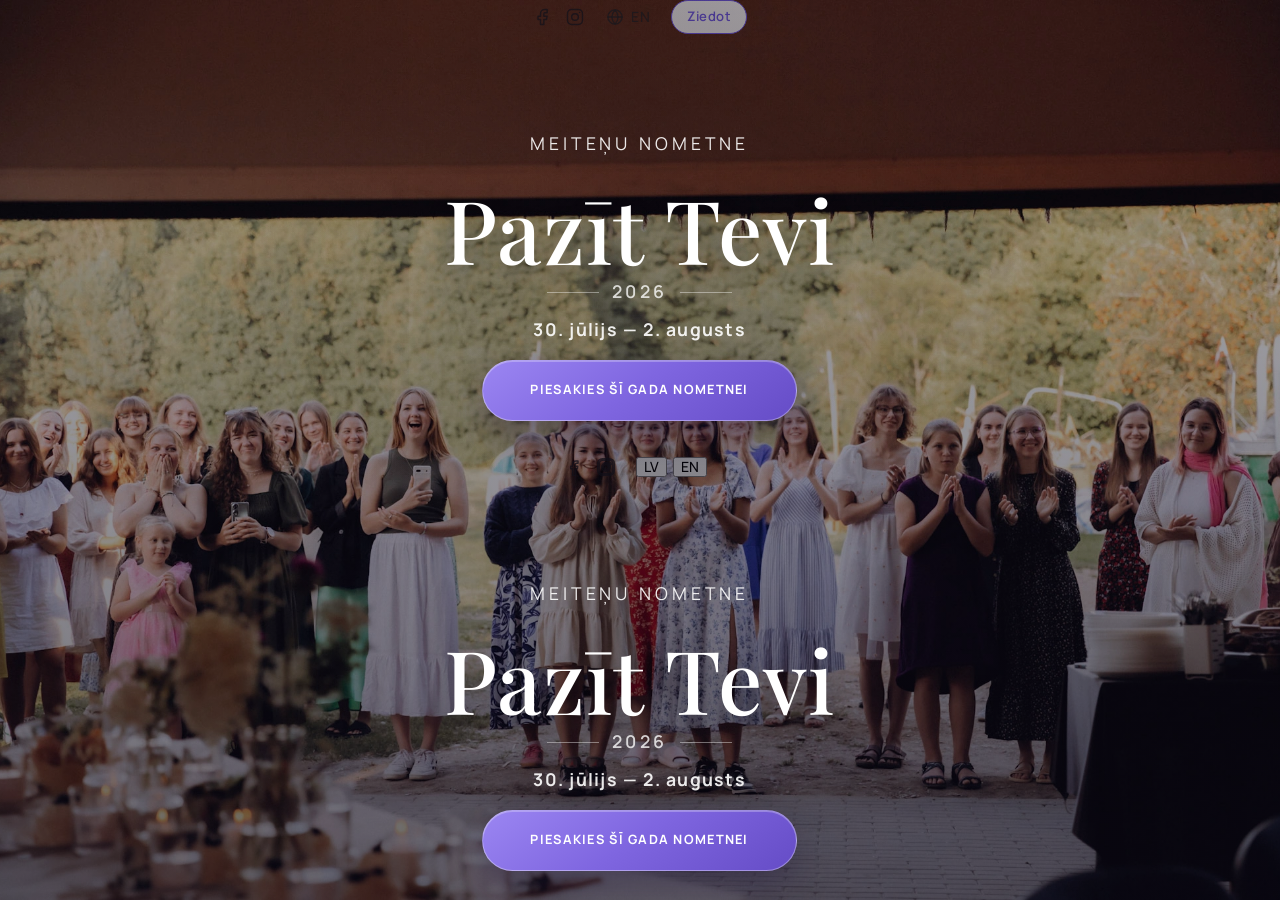
==== commit f940e17f: "Resolve merge keeping local changes" ====
--- a/public/index.html
+++ b/public/index.html
@@ -19,20 +19,33 @@
     <header class="hero" id="top">
       <div class="hero-overlay"></div>
 
-      <nav class="top-nav" id="mainNav">
-        <a href="#top" class="nav-logo" aria-label="Pazīt Tevi sākumlapa">
-          <img src="assets/Hero_page/logo.webp" alt="Pazīt Tevi logo" class="logo-image" />
-        </a>
-
-        <div class="main-nav-wrap">
-          <a href="#top" data-i18n="nav.home">Sākums</a>
-          <a href="#focus" data-i18n="nav.focus">Fokuss</a>
-          <a href="#about" data-i18n="nav.about">Par mums</a>
-          <a href="#team" data-i18n="nav.team">Komanda</a>
-          <a href="#gallery" data-i18n="nav.gallery">Foto mirkļi</a>
-          <a href="#testimonials" data-i18n="nav.testimonials">Atsauksmes</a>
-          <a href="#contact" data-i18n="nav.contact">Sazinies ar mums</a>
-        </div>
+<head>
+  <meta charset="UTF-8" />
+  <meta name="viewport" content="width=device-width, initial-scale=1.0" />
+  <title data-i18n="meta.title">Pazīt Tevi | Meiteņu Nometne</title>
+  <link rel="icon" type="image/png" href="assets/Galerija/fav/favicon.png" />
+  <link rel="preconnect" href="https://fonts.googleapis.com" />
+  <link rel="preconnect" href="https://fonts.gstatic.com" crossorigin />
+  <link
+    href="https://fonts.googleapis.com/css2?family=Manrope:wght@400;500;600;700&family=Playfair+Display:wght@500;600;700&display=swap"
+    rel="stylesheet" />
+  <link rel="stylesheet" href="styles.css" />
+  <link rel="preload" as="image" href="assets/vaditajas/marta.webp" />
+  <link rel="preload" as="image" href="assets/vaditajas/sabine.webp" />
+  <link rel="preload" as="image" href="assets/vaditajas/agate.webp" />
+  <link rel="preload" as="image" href="assets/vaditajas/samanta.webp" />
+  <link rel="preload" as="image" href="assets/vaditajas/ance.webp" />
+  <link rel="preload" as="image" href="assets/vaditajas/agnese.webp" />
+  <link rel="preload" as="image" href="assets/vaditajas/zanda.webp" />
+  <link rel="preload" as="image" href="assets/vaditajas/amanda.webp" />
+  <link rel="preload" as="image" href="assets/vaditajas/diana.webp" />
+  <link rel="preload" as="image" href="assets/vaditajas/karline.webp" />
+  <link rel="preload" as="image" href="assets/vaditajas/guna.webp" />
+</head>
+
+<body>
+  <header class="hero" id="top">
+    <div class="hero-overlay"></div>
 
         <div class="top-nav-actions">
           <a class="social-icon" href="https://www.facebook.com/pazitsevi" target="_blank" rel="noreferrer" aria-label="Facebook">
@@ -80,89 +93,105 @@
         <p class="hero-caption" data-i18n="hero.caption">30. jūlijs — 2. augusts</p>
         <a href="https://docs.google.com/forms/d/e/1FAIpQLSccI2GHdu2BFEukZKq_CNhr7xhRUPAUCy51gvwIo7NWw7q-Ww/viewform" target="_blank" rel="noreferrer" class="btn btn-hero" data-i18n="hero.cta">Piesakies šī gada nometnei</a>
       </div>
-    </header>
-
-    <main>
-      <section class="section-block focus-section" id="focus">
-        <div class="section-head center">
-          <h2 data-i18n="focus.title">Mūsu fokuss</h2>
-          <p class="focus-subtitle" data-i18n="focus.subtitle">Sagatavot dievbijīgas sievietes nākamajai dzīves sezonai.</p>
-        </div>
-        <div class="focus-layout">
-          <img src="assets/Fokuss.webp" alt="Meitenes aktivitātēs dabā" data-i18n-attr="alt:focus.imageAlt" />
-          <div class="focus-points">
-            <article class="focus-item">
-              <button class="focus-trigger" type="button" aria-expanded="false">
-                <span class="focus-icon" aria-hidden="true"><i data-lucide="leaf"></i></span>
-                <h3 class="focus-heading" data-i18n="focus.item1.title">Laiks dabā</h3>
-                <span class="focus-chevron" aria-hidden="true"><i data-lucide="chevron-down"></i></span>
-              </button>
-              <div class="focus-panel">
-                <p data-i18n="focus.item1.copy">Mēs daudz laika pavadām svaigā gaisā: sarunās, spēlēs, pastaigās un kopīgos piedzīvojumos.</p>
-              </div>
-            </article>
-            <article class="focus-item">
-              <button class="focus-trigger" type="button" aria-expanded="false">
-                <span class="focus-icon" aria-hidden="true"><i data-lucide="palette"></i></span>
-                <h3 class="focus-heading" data-i18n="focus.item2.title">Meistarklases un radošums</h3>
-                <span class="focus-chevron" aria-hidden="true"><i data-lucide="chevron-down"></i></span>
-              </button>
-              <div class="focus-panel">
-                <p data-i18n="focus.item2.copy">No ēst gatavošanas līdz kustībai, skaistumkopšanai un radošām aktivitātēm.</p>
-              </div>
-            </article>
-            <article class="focus-item">
-              <button class="focus-trigger" type="button" aria-expanded="false">
-                <span class="focus-icon" aria-hidden="true"><i data-lucide="sparkles"></i></span>
-                <h3 class="focus-heading" data-i18n="focus.item3.title">Garīgā izaugsme</h3>
-                <span class="focus-chevron" aria-hidden="true"><i data-lucide="chevron-down"></i></span>
-              </button>
-              <div class="focus-panel">
-                <p data-i18n="focus.item3.copy">Nometnes centrā ir laiks ar Dievu. Lekcijās, sarunās un klusumā mācāmies labāk iepazīt Dievu un sevi.</p>
-              </div>
-            </article>
-            <article class="focus-item">
-              <button class="focus-trigger" type="button" aria-expanded="false">
-                <span class="focus-icon" aria-hidden="true"><i data-lucide="mountain"></i></span>
-                <h3 class="focus-heading" data-i18n="focus.item4.title">Izaicinājumi, kas stiprina</h3>
-                <span class="focus-chevron" aria-hidden="true"><i data-lucide="chevron-down"></i></span>
-              </button>
-              <div class="focus-panel">
-                <p data-i18n="focus.item4.copy">Ir arī brīži, kas palīdz pārkāpt savām robežām, vairojot drosmi, izturību, uzticēšanos sev un komandai.</p>
-              </div>
-            </article>
-            <article class="focus-item">
-              <button class="focus-trigger" type="button" aria-expanded="false">
-                <span class="focus-icon" aria-hidden="true"><i data-lucide="heart"></i></span>
-                <h3 class="focus-heading" data-i18n="focus.item5.title">Kopība</h3>
-                <span class="focus-chevron" aria-hidden="true"><i data-lucide="chevron-down"></i></span>
-              </button>
-              <div class="focus-panel">
-                <p data-i18n="focus.item5.copy">Svarīga nometnes daļa ir būt kopā. Sarunas, smiekli un draudzība, kur vari būt pieņemta tāda, kāda esi.</p>
-              </div>
-            </article>
-          </div>
-        </div>
-      </section>
-
-      <section class="section-block split about-section" id="about">
-        <div class="about-text">
-          <p class="section-tag" data-i18n="about.tag">Par mums</p>
-          <h2 data-i18n="about.title">Pazīt Tevi komanda</h2>
-          <p data-i18n="about.copy">
-            <span class="about-lead">PAZĪT TEVI ir kristīga nometne sievietēm vecumā no 15 līdz 25 gadiem, kurā kopā augam ticībā, attiecībās un identitātē.</span>
-            <span class="about-paragraph about-paragraph-highlight">Mūsu komandā ir sievietes dažādos vecumos un dzīves sezonās – no dažādām pilsētām un draudzēm. Mūs vieno mīlestība uz Jēzu un vēlme iedrošināt jaunās meitenes iepazīt Dievu un sevi.</span>
-            <span class="about-paragraph">2022.gada sākumā Dievs īpaši uzrunāja Martu un Sabīni par nometni meitenēm. Lūdzot un meklējot Dieva vadību, tika sperti pirmie soļi, un pamazām izveidojās komanda, kas ar prieku kalpo šajā nometnē.</span>
-          </p>
-        </div>
-        <img class="about-image" src="assets/vaditajas/komanda.webp" alt="Nometnes dalībnieces" data-i18n-attr="alt:about.imageAlt" />
-      </section>
-
-      <section class="section-block leaders-section" id="team">
-        <div class="section-head">
-          <p class="section-tag" data-i18n="team.tag">Vadītājas</p>
-          <h2 data-i18n="team.title">Iepazīsti mūsu šī gada komandu</h2>
-          <p class="team-subtitle" data-i18n="team.subtitle">Komanda, kas ar prieku kalpo un rada vidi, kur meitenes var augt.</p>
+
+      <div class="top-nav-actions">
+        <a class="social-icon" href="https://www.facebook.com/pazitsevi" target="_blank" rel="noreferrer"
+          aria-label="Facebook">
+          <svg viewBox="0 0 24 24" aria-hidden="true">
+            <path
+              d="M13.5 22v-8h2.6l.4-3h-3V9.1c0-.9.3-1.6 1.6-1.6h1.7V4.8c-.3 0-1.3-.1-2.4-.1-2.4 0-4 1.5-4 4.2V11H8v3h2.4v8h3.1Z" />
+          </svg>
+        </a>
+        <a class="social-icon"
+          href="https://www.instagram.com/pazit.tevi?utm_source=ig_web_button_share_sheet&igsh=ZDNlZDc0MzIxNw=="
+          target="_blank" rel="noreferrer" aria-label="Instagram">
+          <svg viewBox="0 0 24 24" aria-hidden="true">
+            <path
+              d="M7.8 2h8.4A5.8 5.8 0 0 1 22 7.8v8.4a5.8 5.8 0 0 1-5.8 5.8H7.8A5.8 5.8 0 0 1 2 16.2V7.8A5.8 5.8 0 0 1 7.8 2Zm8.3 1.9H7.9a4 4 0 0 0-4 4v8.2a4 4 0 0 0 4 4h8.2a4 4 0 0 0 4-4V7.9a4 4 0 0 0-4-4ZM12 7a5 5 0 1 1 0 10 5 5 0 0 1 0-10Zm0 1.9a3.1 3.1 0 1 0 0 6.2 3.1 3.1 0 0 0 0-6.2Zm5.4-2a1.2 1.2 0 1 1 0 2.4 1.2 1.2 0 0 1 0-2.4Z" />
+          </svg>
+        </a>
+        <div class="lang-toggle" aria-label="Language switch">
+          <button type="button" class="lang-btn active" data-lang="lv">LV</button>
+          <button type="button" class="lang-btn" data-lang="en">EN</button>
+        </div>
+      </div>
+    </nav>
+
+    <div class="hero-content">
+      <p class="hero-kicker" data-i18n="hero.kicker">MEITEŅU NOMETNE</p>
+      <h1 data-i18n="hero.title">Pazīt Tevi</h1>
+      <p class="hero-badge" data-i18n="hero.badge">2026</p>
+      <p class="hero-caption" data-i18n="hero.caption">30. jūlijs — 2. augusts</p>
+      <a href="https://docs.google.com/forms/d/e/1FAIpQLSccI2GHdu2BFEukZKq_CNhr7xhRUPAUCy51gvwIo7NWw7q-Ww/viewform"
+        target="_blank" rel="noreferrer" class="btn btn-hero" data-i18n="hero.cta">Piesakies šī gada nometnei</a>
+    </div>
+  </header>
+
+  <main>
+    <section class="section-block focus-section" id="focus">
+      <div class="section-head center">
+        <h2 data-i18n="focus.title">Mūsu fokuss</h2>
+        <p class="focus-subtitle" data-i18n="focus.subtitle">Sagatavot dievbijīgas sievietes nākamajai dzīves sezonai.
+        </p>
+      </div>
+      <div class="focus-layout">
+        <img src="assets/Fokuss.webp" alt="Meitenes aktivitātēs dabā" data-i18n-attr="alt:focus.imageAlt" />
+        <div class="focus-points">
+          <article class="focus-item">
+            <button class="focus-trigger" type="button" aria-expanded="false">
+              <span class="focus-icon" aria-hidden="true"><i data-lucide="leaf"></i></span>
+              <h3 class="focus-heading" data-i18n="focus.item1.title">Laiks dabā</h3>
+              <span class="focus-chevron" aria-hidden="true"><i data-lucide="chevron-down"></i></span>
+            </button>
+            <div class="focus-panel">
+              <p data-i18n="focus.item1.copy">Mēs daudz laika pavadām svaigā gaisā: sarunās, spēlēs, pastaigās un
+                kopīgos piedzīvojumos.</p>
+            </div>
+          </article>
+          <article class="focus-item">
+            <button class="focus-trigger" type="button" aria-expanded="false">
+              <span class="focus-icon" aria-hidden="true"><i data-lucide="palette"></i></span>
+              <h3 class="focus-heading" data-i18n="focus.item2.title">Meistarklases un radošums</h3>
+              <span class="focus-chevron" aria-hidden="true"><i data-lucide="chevron-down"></i></span>
+            </button>
+            <div class="focus-panel">
+              <p data-i18n="focus.item2.copy">No ēst gatavošanas līdz kustībai, skaistumkopšanai un radošām aktivitātēm.
+              </p>
+            </div>
+          </article>
+          <article class="focus-item">
+            <button class="focus-trigger" type="button" aria-expanded="false">
+              <span class="focus-icon" aria-hidden="true"><i data-lucide="sparkles"></i></span>
+              <h3 class="focus-heading" data-i18n="focus.item3.title">Garīgā izaugsme</h3>
+              <span class="focus-chevron" aria-hidden="true"><i data-lucide="chevron-down"></i></span>
+            </button>
+            <div class="focus-panel">
+              <p data-i18n="focus.item3.copy">Nometnes centrā ir laiks ar Dievu. Lekcijās, sarunās un klusumā mācāmies
+                labāk iepazīt Dievu un sevi.</p>
+            </div>
+          </article>
+          <article class="focus-item">
+            <button class="focus-trigger" type="button" aria-expanded="false">
+              <span class="focus-icon" aria-hidden="true"><i data-lucide="mountain"></i></span>
+              <h3 class="focus-heading" data-i18n="focus.item4.title">Izaicinājumi, kas stiprina</h3>
+              <span class="focus-chevron" aria-hidden="true"><i data-lucide="chevron-down"></i></span>
+            </button>
+            <div class="focus-panel">
+              <p data-i18n="focus.item4.copy">Ir arī brīži, kas palīdz pārkāpt savām robežām, vairojot drosmi, izturību,
+                uzticēšanos sev un komandai.</p>
+            </div>
+          </article>
+          <article class="focus-item">
+            <button class="focus-trigger" type="button" aria-expanded="false">
+              <span class="focus-icon" aria-hidden="true"><i data-lucide="heart"></i></span>
+              <h3 class="focus-heading" data-i18n="focus.item5.title">Kopība</h3>
+              <span class="focus-chevron" aria-hidden="true"><i data-lucide="chevron-down"></i></span>
+            </button>
+            <div class="focus-panel">
+              <p data-i18n="focus.item5.copy">Svarīga nometnes daļa ir būt kopā. Sarunas, smiekli un draudzība, kur vari
+                būt pieņemta tāda, kāda esi.</p>
+            </div>
+          </article>
         </div>
         <div class="carousel-shell leaders-shell">
           <div class="leaders-track" id="teamTrack" tabindex="0" aria-label="Vadītāju kartīšu karuselis">
--- a/public/styles.css
+++ b/public/styles.css
@@ -485,11 +485,6 @@
 }
 
 .btn:hover {
-  transform: translateY(-3px);
-  box-shadow:
-    0 20px 38px rgba(26, 14, 56, 0.38),
-    inset 0 1px 0 rgba(255, 255, 255, 0.3);
-  filter: brightness(1.06);
   transform: translateY(-2px);
   box-shadow: 0 18px 36px rgba(70, 43, 121, 0.3);
   filter: brightness(1.04);
@@ -608,7 +603,7 @@
   pointer-events: none;
 }
 
-.focus-section > * {
+.focus-section>* {
   position: relative;
   z-index: 1;
   width: min(1120px, calc(100% - 2rem));
@@ -883,6 +878,9 @@
   -ms-overflow-style: none;
   scroll-padding-left: var(--team-track-left-pad);
   align-items: stretch;
+  cursor: grab;
+  user-select: none;
+  -webkit-user-select: none;
 }
 
 .leaders-shell {
@@ -910,6 +908,8 @@
   scroll-snap-align: start;
   display: flex;
   flex-direction: column;
+  user-select: none;
+  -webkit-user-select: none;
 }
 
 .leader-card img {
@@ -926,6 +926,24 @@
   object-fit: cover;
   object-position: var(--photo-pos);
   transform: translate(-50%, 0) scale(var(--photo-scale));
+  -webkit-user-drag: none;
+}
+
+.leaders-track.is-dragging {
+  cursor: grabbing;
+  scroll-behavior: auto;
+  scroll-snap-type: none;
+}
+
+.leaders-track.is-dragging,
+.leaders-track.is-dragging * {
+  user-select: none;
+  -webkit-user-select: none;
+}
+
+body.team-dragging {
+  user-select: none;
+  -webkit-user-select: none;
 }
 
 .leaders-track::-webkit-scrollbar {
@@ -1007,7 +1025,6 @@
   text-align: center;
   text-transform: uppercase;
   letter-spacing: 0.05em;
-  text-wrap: balance;
   overflow-wrap: anywhere;
   margin-bottom: var(--space-1);
   line-height: 1.4;
@@ -1040,7 +1057,7 @@
   padding-right: 0;
 }
 
-.leader-card p + p {
+.leader-card p+p {
   margin-top: var(--space-2);
 }
 
@@ -1089,9 +1106,7 @@
 }
 
 .gallery-section > * {
-  position: relative;
-  z-index: 1;
-  width: min(1180px, calc(100% - 2rem));
+  width: calc(100% - 2rem);
   margin-left: auto;
   margin-right: auto;
 }
@@ -1378,10 +1393,6 @@
   width: 100%;
   margin: 0;
   overflow: hidden;
-  padding: min(60px, 5.2vw);
-  padding-left: 0;
-  padding-right: 0;
-  overscroll-behavior-x: contain;
 }
 
 .testimonials-carousel::before,
@@ -1396,48 +1407,30 @@
   background: linear-gradient(180deg, #faf7ff 0%, #f4eefc 100%);
 }
 
-.testimonials-carousel::before {
-  left: clamp(-96px, -8vw, -44px);
-  -webkit-mask-image: linear-gradient(
-    to right,
-    #000 0%,
-    #000 54%,
-    rgba(0, 0, 0, 0.94) 68%,
-    rgba(0, 0, 0, 0.56) 82%,
-    rgba(0, 0, 0, 0.14) 92%,
-    transparent 100%
-  );
-  mask-image: linear-gradient(
-    to right,
-    #000 0%,
-    #000 54%,
-    rgba(0, 0, 0, 0.94) 68%,
-    rgba(0, 0, 0, 0.56) 82%,
-    rgba(0, 0, 0, 0.14) 92%,
-    transparent 100%
-  );
-}
-
-.testimonials-carousel::after {
-  right: clamp(-96px, -8vw, -44px);
-  -webkit-mask-image: linear-gradient(
-    to left,
-    #000 0%,
-    #000 54%,
-    rgba(0, 0, 0, 0.94) 68%,
-    rgba(0, 0, 0, 0.56) 82%,
-    rgba(0, 0, 0, 0.14) 92%,
-    transparent 100%
-  );
-  mask-image: linear-gradient(
-    to left,
-    #000 0%,
-    #000 54%,
-    rgba(0, 0, 0, 0.94) 68%,
-    rgba(0, 0, 0, 0.56) 82%,
-    rgba(0, 0, 0, 0.14) 92%,
-    transparent 100%
-  );
+.reviews-shell::before {
+  left: 0;
+  background:
+    radial-gradient(120% 100% at 0% 50%, rgba(250, 247, 255, 0.44) 0%, rgba(250, 247, 255, 0.12) 58%, rgba(250, 247, 255, 0) 100%),
+    linear-gradient(
+      to right,
+      rgba(250, 247, 255, 0.82) 0%,
+      rgba(250, 247, 255, 0.56) 24%,
+      rgba(250, 247, 255, 0.26) 58%,
+      rgba(250, 247, 255, 0) 100%
+    );
+}
+
+.reviews-shell::after {
+  right: 0;
+  background:
+    radial-gradient(120% 100% at 100% 50%, rgba(244, 238, 252, 0.44) 0%, rgba(244, 238, 252, 0.12) 58%, rgba(244, 238, 252, 0) 100%),
+    linear-gradient(
+      to left,
+      rgba(244, 238, 252, 0.82) 0%,
+      rgba(244, 238, 252, 0.56) 24%,
+      rgba(244, 238, 252, 0.26) 58%,
+      rgba(244, 238, 252, 0) 100%
+    );
 }
 
 .reviews-track {
@@ -1794,238 +1787,13 @@
   border: 1px solid rgba(255, 255, 255, 0.15);
   border-radius: 16px;
   padding: var(--space-4);
-  box-shadow: 0 20px 44px rgba(0, 0, 0, 0.25);
-}
-.contact-info .section-tag {
-  display: none;
-}
-
-.contact-heading {
-  width: min(980px, calc(100% - 2rem));
-  margin: 0 auto 24px;
-  text-align: center;
-  position: relative;
-  z-index: 2;
-}
-
-.contact-main-title {
-  font-family: "Playfair Display", Georgia, serif;
-  font-size: clamp(2.25rem, 4vw, 3rem);
-  font-weight: 700;
-  color: #fff;
-  margin: 0;
-  letter-spacing: -0.5px;
-  text-shadow: 0 3px 12px rgba(0, 0, 0, 0.36);
-  background: none;
-  display: inline;
-  padding: 0;
-  border-radius: 0;
-}
-
-
-.contact-subtitle {
-  font-family: "Manrope", "Segoe UI", -apple-system, sans-serif;
-  font-size: clamp(1.3rem, 3vw, 1.6rem);
-  font-weight: 700;
-  color: #ffffff;
-  margin: 0 0 0.9rem;
-  letter-spacing: -0.3px;
-}
-
-.contact-person {
-  display: grid;
-  grid-template-columns: 1fr;
-  gap: clamp(16px, 4vw, 20px);
-  align-items: center;
-  justify-items: center;
-}
-
-.contact-avatar {
-  width: 100px;
-  height: 100px;
-  border-radius: 50%;
-  border: 4px solid rgba(255, 255, 255, 0.25);
-  box-shadow: 0 12px 24px rgba(0, 0, 0, 0.25);
-  flex-shrink: 0;
-}
-
-.contact-person-copy {
-  display: grid;
-  gap: clamp(12px, 3vw, 16px);
-  text-align: center;
-  width: 100%;
-}
-
-.contact-person-copy h3 {
-  font-family: "Manrope", "Segoe UI", -apple-system, sans-serif;
-  font-size: clamp(1.3rem, 3vw, 1.6rem);
-  font-weight: 700;
-  color: #ffffff;
-  text-shadow: none;
-  line-height: 1.2;
-  margin: 0 0 0.25rem;
-  letter-spacing: -0.5px;
-}
-
-.contact-person-copy p {
-  line-height: 1.4;
-  text-shadow: none;
-  font-size: 0.85rem;
-  margin: 0;
-  color: rgba(255, 255, 255, 0.95);
-  overflow-wrap: anywhere;
-}
-
-.contact-person-copy p strong {
-  opacity: 0.8;
-  color: rgba(255, 255, 255, 0.95);
-}
-
-.contact-card-social {
-  margin-top: 20px;
-  display: flex;
-  justify-content: center;
-  gap: 14px;
-}
-
-.contact-card-social .social-icon {
-  width: 36px;
-  height: 36px;
-  border-radius: 50%;
-  background: rgba(255, 255, 255, 0.14);
-  color: #ffffff;
-  display: inline-grid;
-  place-items: center;
-  transition: transform 0.2s ease, background 0.2s ease;
-}
-
-.contact-card-social .social-icon svg {
-  fill: currentColor;
-  stroke: none;
-}
-
-.contact-card-social .social-icon:hover {
-  transform: translateY(-2px) scale(1.05);
-  background: rgba(255, 255, 255, 0.25);
-  opacity: 0.9;
-}
-
-.contact-verse {
-  position: relative;
-  z-index: 2;
-  width: min(1120px, calc(100% - 2rem));
-  margin: 56px auto 0;
-  padding: 42px 36px 20px;
-  text-align: center;
-  color: rgba(255, 255, 255, 0.92);
-}
-
-.contact-verse-text {
-  font-family: "Manrope", "Segoe UI", sans-serif;
-  font-size: clamp(0.82rem, 1.35vw, 1.08rem);
-  line-height: 1.9;
-  margin: 0;
-  color: rgba(255, 255, 255, 0.92);
-  white-space: normal;
-  overflow-wrap: anywhere;
-  text-wrap: balance;
-}
-
-.contact-verse-script {
-  font-family: "Sacramento", "Playfair Display", serif;
-  font-size: 3em;
-  font-weight: 600;
-  letter-spacing: 0.05em;
-  color: rgba(255, 255, 255, 0.98);
-  margin: 0 0.14em;
-  display: inline-block;
-}
-
-.contact-verse-ref {
-  font-family: "Manrope", "Segoe UI", sans-serif;
-  font-size: 0.8rem;
-  margin: 14px 0 0;
-  color: rgba(255, 255, 255, 0.72);
-}
-
-.footer-verse {
-  max-width: 680px;
-  margin: 18px auto 18px;
-  text-align: center;
-  color: rgba(255, 255, 255, 0.92);
-  line-height: 1.6;
-}
-
-.footer-verse-text {
-  font-style: italic;
-  font-size: 0.92rem;
-  margin: 0;
-}
-
-.footer-verse-ref {
-  font-size: 0.82rem;
-  opacity: 0.87;
-  margin-top: 8px;
-}
-
-.contact-person-copy p strong {
-  opacity: 0.8;
-  color: rgba(255, 255, 255, 0.85);
-}
-
-.contact-card,
-.contact-info {
-  position: relative;
-  z-index: 2;
-  width: 100%;
-  padding: var(--space-4);
-  border-radius: 16px;
-  background: rgba(0, 0, 0, 0.28);
-  color: #fff;
-  border: 1px solid rgba(255, 255, 255, 0.12);
-  -webkit-backdrop-filter: blur(10px);
-  backdrop-filter: blur(10px);
-  box-shadow: 0 18px 40px rgba(20, 16, 52, 0.18), 0 8px 16px rgba(20, 16, 52, 0.1);
-}
-
-@supports not ((-webkit-backdrop-filter: blur(1px)) or (backdrop-filter: blur(1px))) {
-  .top-nav {
-    background: rgba(250, 248, 255, 0.97);
-  }
-
-  .focus-item {
-    background: rgba(255, 255, 255, 0.88);
-  }
-
-  .gallery-lightbox {
-    background: rgba(16, 11, 30, 0.9);
-  }
-
-  .review-modal {
-    background: rgba(12, 8, 24, 0.82);
-  }
-
-  .contact-card,
-  .contact-info {
-    background: rgba(0, 0, 0, 0.5);
-  }
-}
-
-.contact-form-wrap h2 {
-  display: none;
-}
-
-.contact-subtitle {
-  font-family: "Manrope", "Segoe UI", sans-serif;
-  font-size: clamp(1.3rem, 3vw, 1.6rem);
-  font-weight: 700;
-  color: #ffffff;
-  margin: 0;
-  margin-bottom: 0.9rem;
-  letter-spacing: -0.3px;
+  border-radius: 18px;
+  background: rgba(250, 248, 255, 0.96);
+  box-shadow: 0 30px 74px rgba(22, 12, 36, 0.38);
 }
 
 @media (prefers-reduced-motion: reduce) {
+
   .reveal,
   .reveal-text,
   .reveal-media {
@@ -2049,12 +1817,12 @@
 
 .contact-form input,
 .contact-form textarea {
+  width: 100%;
+  max-width: 100%;
   border: 1px solid var(--line);
   border-radius: 12px;
   padding: 0.7rem;
   font: inherit;
-  background: rgba(248, 248, 250, 0.95);
-  color: #1f2230;
 }
 
 .site-footer {
@@ -2192,47 +1960,10 @@
   fill: #fff;
 }
 
-@supports not (text-wrap: balance) {
-  .leader-card .lead-strong {
-    text-wrap: normal;
-  }
-}
-
 @supports not (aspect-ratio: 1 / 1) {
   .leader-card img {
     width: 84px;
     height: 84px;
-  }
-
-  @media (max-width: 760px) {
-    .mosaic-grid img,
-    .mosaic-grid img:nth-child(1),
-    .mosaic-grid img:nth-child(2),
-    .mosaic-grid img:nth-child(3),
-    .mosaic-grid img:nth-child(4),
-    .mosaic-grid img:nth-child(5),
-    .mosaic-grid img:nth-child(6),
-    .mosaic-grid img:nth-child(7),
-    .mosaic-grid img:nth-child(8),
-    .mosaic-grid img:nth-child(9),
-    .mosaic-grid img:nth-child(10),
-    .mosaic-grid img:nth-child(11),
-    .mosaic-grid img:nth-child(12) {
-      height: 260px;
-    }
-  }
-}
-
-@supports not selector(:focus-visible) {
-  .social-icon:focus,
-  .lang-toggle:focus,
-  .donate-link:focus,
-  .gallery-lightbox-btn:focus,
-  .review-modal-nav:focus,
-  .review-modal-close:focus,
-  .leaders-track:focus {
-    outline: 2px solid var(--accent);
-    outline-offset: 4px;
   }
 }
 
@@ -2546,3 +2277,305 @@
     font-size: 1.2rem;
   }
 }
+
+body.gallery-body {
+  margin: 0;
+  background:
+    radial-gradient(circle at 50% -18%, rgba(193, 175, 244, 0.24) 0%, rgba(193, 175, 244, 0) 54%),
+    linear-gradient(180deg, #35265b 0%, #2a1f46 50%, #251b3f 100%);
+  color: #f4efff;
+}
+
+.gallery-body .gallery-page {
+  width: min(1280px, calc(100% - 2rem));
+  margin: 1.2rem auto 2rem;
+}
+
+.gallery-body h1 {
+  font-size: clamp(2.1rem, 5.6vw, 3.1rem);
+  margin: 0 0 1rem;
+  color: #f4efff;
+}
+
+.gallery-body .back-link {
+  display: inline-flex;
+  align-items: center;
+  gap: 0.5rem;
+  margin-bottom: 0.8rem;
+  padding: 0.58rem 1rem;
+  border-radius: 999px;
+  border: 1px solid rgba(72, 54, 120, 0.16);
+  background: rgba(248, 243, 255, 0.94);
+  color: #3a2c63;
+  font-size: 0.92rem;
+  font-weight: 600;
+  box-shadow: 0 10px 26px rgba(18, 11, 35, 0.2);
+  transition: transform 180ms ease, box-shadow 180ms ease, background-color 180ms ease;
+}
+
+.gallery-body .back-link::before {
+  content: "←";
+  font-size: 1rem;
+  line-height: 1;
+}
+
+.gallery-body .back-link:hover {
+  transform: translateY(-1px);
+  background: #ffffff;
+  box-shadow: 0 14px 30px rgba(18, 11, 35, 0.26);
+}
+
+.gallery-body .back-link:focus-visible {
+  outline: 2px solid #ddd2ff;
+  outline-offset: 2px;
+}
+
+.gallery-body .photos {
+  columns: 4 260px;
+  column-gap: 0.55rem;
+}
+
+.gallery-body .photo {
+  border-radius: 16px;
+  border: 0;
+  background: transparent;
+  box-shadow: 0 10px 24px rgba(8, 4, 18, 0.2);
+  opacity: 0;
+  transform: translateY(18px) scale(0.98);
+  animation: gallery-reveal 800ms ease forwards;
+  overflow: hidden;
+  break-inside: avoid;
+  margin: 0 0 0.55rem;
+}
+
+.gallery-body .photo img {
+  width: 100%;
+  height: auto;
+  object-fit: cover;
+  border-radius: 16px;
+  cursor: pointer;
+  transition: transform 0.4s ease;
+}
+
+.gallery-body .photo:hover img {
+  transform: scale(1.04);
+}
+
+.gallery-body .photo:nth-child(1) {
+  animation-delay: 0.4s;
+}
+
+.gallery-body .photo:nth-child(2) {
+  animation-delay: 0.5s;
+}
+
+.gallery-body .photo:nth-child(3) {
+  animation-delay: 0.6s;
+}
+
+.gallery-body .photo:nth-child(4) {
+  animation-delay: 0.7s;
+}
+
+.gallery-body .photo:nth-child(5) {
+  animation-delay: 0.8s;
+}
+
+.gallery-body .photo:nth-child(6) {
+  animation-delay: 0.9s;
+}
+
+.gallery-body .photo:nth-child(7) {
+  animation-delay: 1s;
+}
+
+.gallery-body .photo:nth-child(8) {
+  animation-delay: 1.1s;
+}
+
+.gallery-body .photo:nth-child(9) {
+  animation-delay: 1.2s;
+}
+
+.gallery-body .photo:nth-child(10) {
+  animation-delay: 1.3s;
+}
+
+.gallery-body .photo:nth-child(11) {
+  animation-delay: 1.4s;
+}
+
+.gallery-body .photo:nth-child(12) {
+  animation-delay: 1.5s;
+}
+
+.gallery-body .photo:nth-child(13) {
+  animation-delay: 1.6s;
+}
+
+.gallery-body .photo:nth-child(14) {
+  animation-delay: 1.7s;
+}
+
+.gallery-body .photo:nth-child(15) {
+  animation-delay: 1.8s;
+}
+
+.gallery-body .photo:nth-child(16) {
+  animation-delay: 1.9s;
+}
+
+.gallery-body .photo:nth-child(17) {
+  animation-delay: 2s;
+}
+
+.gallery-body .photo:nth-child(18) {
+  animation-delay: 2.1s;
+}
+
+.gallery-body .photo:nth-child(19) {
+  animation-delay: 2.2s;
+}
+
+.gallery-body .photo:nth-child(20) {
+  animation-delay: 2.3s;
+}
+
+.gallery-body .photo:nth-child(21) {
+  animation-delay: 2.4s;
+}
+
+.gallery-body .photo:nth-child(22) {
+  animation-delay: 2.5s;
+}
+
+.gallery-body .photo:nth-child(23) {
+  animation-delay: 2.6s;
+}
+
+.gallery-body .photo:nth-child(24) {
+  animation-delay: 2.7s;
+}
+
+.gallery-body .photo:nth-child(25) {
+  animation-delay: 2.8s;
+}
+
+.gallery-body .photo:nth-child(26) {
+  animation-delay: 2.9s;
+}
+
+.gallery-body .photo:nth-child(27) {
+  animation-delay: 3s;
+}
+
+.gallery-body .photo:nth-child(28) {
+  animation-delay: 3.1s;
+}
+
+.gallery-body .photo:nth-child(29) {
+  animation-delay: 3.2s;
+}
+
+.gallery-body .photo:nth-child(30) {
+  animation-delay: 3.3s;
+}
+
+.gallery-body .photo:nth-child(31) {
+  animation-delay: 3.4s;
+}
+
+.gallery-body .gallery-lightbox {
+  position: fixed;
+  inset: 0;
+  z-index: 1200;
+  display: grid;
+  place-items: center;
+  padding: clamp(20px, 4vw, 44px);
+  background: rgba(11, 7, 24, 0.78);
+  backdrop-filter: blur(3px);
+  opacity: 0;
+  visibility: hidden;
+  pointer-events: none;
+  transition: opacity 220ms ease, visibility 220ms ease;
+}
+
+body.gallery-body.lightbox-open {
+  overflow: hidden;
+}
+
+.gallery-body .gallery-lightbox.is-open {
+  opacity: 1;
+  visibility: visible;
+  pointer-events: auto;
+}
+
+.gallery-body .gallery-lightbox-media {
+  max-width: min(94vw, 1160px);
+  max-height: calc(100vh - clamp(84px, 12vh, 130px));
+  width: auto;
+  height: auto;
+  border-radius: 16px;
+  box-shadow: 0 22px 56px rgba(7, 4, 17, 0.58);
+}
+
+.gallery-body .lightbox-btn {
+  position: absolute;
+  width: 42px;
+  height: 42px;
+  border-radius: 999px;
+  border: 1px solid rgba(231, 221, 255, 0.46);
+  background: rgba(39, 28, 69, 0.72);
+  color: #f6f1ff;
+  font-size: 24px;
+  line-height: 1;
+  display: grid;
+  place-items: center;
+  cursor: pointer;
+  transition: background-color 180ms ease, transform 180ms ease;
+}
+
+.gallery-body .lightbox-btn:hover {
+  background: rgba(54, 40, 95, 0.9);
+}
+
+.gallery-body .lightbox-close {
+  top: clamp(14px, 2vw, 24px);
+  right: clamp(14px, 2vw, 24px);
+}
+
+.gallery-body .lightbox-prev {
+  top: 50%;
+  left: clamp(12px, 2vw, 22px);
+  transform: translateY(-50%);
+}
+
+.gallery-body .lightbox-next {
+  top: 50%;
+  right: clamp(12px, 2vw, 22px);
+  transform: translateY(-50%);
+}
+
+.gallery-body .lightbox-prev:hover,
+.gallery-body .lightbox-next:hover {
+  transform: translateY(-50%) scale(1.04);
+}
+
+@keyframes gallery-reveal {
+  to {
+    opacity: 1;
+    transform: translateY(0) scale(1);
+  }
+}
+
+@media (max-width: 1100px) {
+  .gallery-body .photos {
+    columns: 3 240px;
+  }
+}
+
+@media (max-width: 760px) {
+  .gallery-body .photos {
+    columns: 2 170px;
+  }
+}
--- a/public/styles.css
+++ b/public/styles.css
@@ -485,11 +485,6 @@
 }
 
 .btn:hover {
-  transform: translateY(-3px);
-  box-shadow:
-    0 20px 38px rgba(26, 14, 56, 0.38),
-    inset 0 1px 0 rgba(255, 255, 255, 0.3);
-  filter: brightness(1.06);
   transform: translateY(-2px);
   box-shadow: 0 18px 36px rgba(70, 43, 121, 0.3);
   filter: brightness(1.04);
@@ -608,7 +603,7 @@
   pointer-events: none;
 }
 
-.focus-section > * {
+.focus-section>* {
   position: relative;
   z-index: 1;
   width: min(1120px, calc(100% - 2rem));
@@ -883,6 +878,9 @@
   -ms-overflow-style: none;
   scroll-padding-left: var(--team-track-left-pad);
   align-items: stretch;
+  cursor: grab;
+  user-select: none;
+  -webkit-user-select: none;
 }
 
 .leaders-shell {
@@ -910,6 +908,8 @@
   scroll-snap-align: start;
   display: flex;
   flex-direction: column;
+  user-select: none;
+  -webkit-user-select: none;
 }
 
 .leader-card img {
@@ -926,6 +926,24 @@
   object-fit: cover;
   object-position: var(--photo-pos);
   transform: translate(-50%, 0) scale(var(--photo-scale));
+  -webkit-user-drag: none;
+}
+
+.leaders-track.is-dragging {
+  cursor: grabbing;
+  scroll-behavior: auto;
+  scroll-snap-type: none;
+}
+
+.leaders-track.is-dragging,
+.leaders-track.is-dragging * {
+  user-select: none;
+  -webkit-user-select: none;
+}
+
+body.team-dragging {
+  user-select: none;
+  -webkit-user-select: none;
 }
 
 .leaders-track::-webkit-scrollbar {
@@ -1007,7 +1025,6 @@
   text-align: center;
   text-transform: uppercase;
   letter-spacing: 0.05em;
-  text-wrap: balance;
   overflow-wrap: anywhere;
   margin-bottom: var(--space-1);
   line-height: 1.4;
@@ -1040,7 +1057,7 @@
   padding-right: 0;
 }
 
-.leader-card p + p {
+.leader-card p+p {
   margin-top: var(--space-2);
 }
 
@@ -1089,9 +1106,7 @@
 }
 
 .gallery-section > * {
-  position: relative;
-  z-index: 1;
-  width: min(1180px, calc(100% - 2rem));
+  width: calc(100% - 2rem);
   margin-left: auto;
   margin-right: auto;
 }
@@ -1378,10 +1393,6 @@
   width: 100%;
   margin: 0;
   overflow: hidden;
-  padding: min(60px, 5.2vw);
-  padding-left: 0;
-  padding-right: 0;
-  overscroll-behavior-x: contain;
 }
 
 .testimonials-carousel::before,
@@ -1396,48 +1407,30 @@
   background: linear-gradient(180deg, #faf7ff 0%, #f4eefc 100%);
 }
 
-.testimonials-carousel::before {
-  left: clamp(-96px, -8vw, -44px);
-  -webkit-mask-image: linear-gradient(
-    to right,
-    #000 0%,
-    #000 54%,
-    rgba(0, 0, 0, 0.94) 68%,
-    rgba(0, 0, 0, 0.56) 82%,
-    rgba(0, 0, 0, 0.14) 92%,
-    transparent 100%
-  );
-  mask-image: linear-gradient(
-    to right,
-    #000 0%,
-    #000 54%,
-    rgba(0, 0, 0, 0.94) 68%,
-    rgba(0, 0, 0, 0.56) 82%,
-    rgba(0, 0, 0, 0.14) 92%,
-    transparent 100%
-  );
-}
-
-.testimonials-carousel::after {
-  right: clamp(-96px, -8vw, -44px);
-  -webkit-mask-image: linear-gradient(
-    to left,
-    #000 0%,
-    #000 54%,
-    rgba(0, 0, 0, 0.94) 68%,
-    rgba(0, 0, 0, 0.56) 82%,
-    rgba(0, 0, 0, 0.14) 92%,
-    transparent 100%
-  );
-  mask-image: linear-gradient(
-    to left,
-    #000 0%,
-    #000 54%,
-    rgba(0, 0, 0, 0.94) 68%,
-    rgba(0, 0, 0, 0.56) 82%,
-    rgba(0, 0, 0, 0.14) 92%,
-    transparent 100%
-  );
+.reviews-shell::before {
+  left: 0;
+  background:
+    radial-gradient(120% 100% at 0% 50%, rgba(250, 247, 255, 0.44) 0%, rgba(250, 247, 255, 0.12) 58%, rgba(250, 247, 255, 0) 100%),
+    linear-gradient(
+      to right,
+      rgba(250, 247, 255, 0.82) 0%,
+      rgba(250, 247, 255, 0.56) 24%,
+      rgba(250, 247, 255, 0.26) 58%,
+      rgba(250, 247, 255, 0) 100%
+    );
+}
+
+.reviews-shell::after {
+  right: 0;
+  background:
+    radial-gradient(120% 100% at 100% 50%, rgba(244, 238, 252, 0.44) 0%, rgba(244, 238, 252, 0.12) 58%, rgba(244, 238, 252, 0) 100%),
+    linear-gradient(
+      to left,
+      rgba(244, 238, 252, 0.82) 0%,
+      rgba(244, 238, 252, 0.56) 24%,
+      rgba(244, 238, 252, 0.26) 58%,
+      rgba(244, 238, 252, 0) 100%
+    );
 }
 
 .reviews-track {
@@ -1794,238 +1787,13 @@
   border: 1px solid rgba(255, 255, 255, 0.15);
   border-radius: 16px;
   padding: var(--space-4);
-  box-shadow: 0 20px 44px rgba(0, 0, 0, 0.25);
-}
-.contact-info .section-tag {
-  display: none;
-}
-
-.contact-heading {
-  width: min(980px, calc(100% - 2rem));
-  margin: 0 auto 24px;
-  text-align: center;
-  position: relative;
-  z-index: 2;
-}
-
-.contact-main-title {
-  font-family: "Playfair Display", Georgia, serif;
-  font-size: clamp(2.25rem, 4vw, 3rem);
-  font-weight: 700;
-  color: #fff;
-  margin: 0;
-  letter-spacing: -0.5px;
-  text-shadow: 0 3px 12px rgba(0, 0, 0, 0.36);
-  background: none;
-  display: inline;
-  padding: 0;
-  border-radius: 0;
-}
-
-
-.contact-subtitle {
-  font-family: "Manrope", "Segoe UI", -apple-system, sans-serif;
-  font-size: clamp(1.3rem, 3vw, 1.6rem);
-  font-weight: 700;
-  color: #ffffff;
-  margin: 0 0 0.9rem;
-  letter-spacing: -0.3px;
-}
-
-.contact-person {
-  display: grid;
-  grid-template-columns: 1fr;
-  gap: clamp(16px, 4vw, 20px);
-  align-items: center;
-  justify-items: center;
-}
-
-.contact-avatar {
-  width: 100px;
-  height: 100px;
-  border-radius: 50%;
-  border: 4px solid rgba(255, 255, 255, 0.25);
-  box-shadow: 0 12px 24px rgba(0, 0, 0, 0.25);
-  flex-shrink: 0;
-}
-
-.contact-person-copy {
-  display: grid;
-  gap: clamp(12px, 3vw, 16px);
-  text-align: center;
-  width: 100%;
-}
-
-.contact-person-copy h3 {
-  font-family: "Manrope", "Segoe UI", -apple-system, sans-serif;
-  font-size: clamp(1.3rem, 3vw, 1.6rem);
-  font-weight: 700;
-  color: #ffffff;
-  text-shadow: none;
-  line-height: 1.2;
-  margin: 0 0 0.25rem;
-  letter-spacing: -0.5px;
-}
-
-.contact-person-copy p {
-  line-height: 1.4;
-  text-shadow: none;
-  font-size: 0.85rem;
-  margin: 0;
-  color: rgba(255, 255, 255, 0.95);
-  overflow-wrap: anywhere;
-}
-
-.contact-person-copy p strong {
-  opacity: 0.8;
-  color: rgba(255, 255, 255, 0.95);
-}
-
-.contact-card-social {
-  margin-top: 20px;
-  display: flex;
-  justify-content: center;
-  gap: 14px;
-}
-
-.contact-card-social .social-icon {
-  width: 36px;
-  height: 36px;
-  border-radius: 50%;
-  background: rgba(255, 255, 255, 0.14);
-  color: #ffffff;
-  display: inline-grid;
-  place-items: center;
-  transition: transform 0.2s ease, background 0.2s ease;
-}
-
-.contact-card-social .social-icon svg {
-  fill: currentColor;
-  stroke: none;
-}
-
-.contact-card-social .social-icon:hover {
-  transform: translateY(-2px) scale(1.05);
-  background: rgba(255, 255, 255, 0.25);
-  opacity: 0.9;
-}
-
-.contact-verse {
-  position: relative;
-  z-index: 2;
-  width: min(1120px, calc(100% - 2rem));
-  margin: 56px auto 0;
-  padding: 42px 36px 20px;
-  text-align: center;
-  color: rgba(255, 255, 255, 0.92);
-}
-
-.contact-verse-text {
-  font-family: "Manrope", "Segoe UI", sans-serif;
-  font-size: clamp(0.82rem, 1.35vw, 1.08rem);
-  line-height: 1.9;
-  margin: 0;
-  color: rgba(255, 255, 255, 0.92);
-  white-space: normal;
-  overflow-wrap: anywhere;
-  text-wrap: balance;
-}
-
-.contact-verse-script {
-  font-family: "Sacramento", "Playfair Display", serif;
-  font-size: 3em;
-  font-weight: 600;
-  letter-spacing: 0.05em;
-  color: rgba(255, 255, 255, 0.98);
-  margin: 0 0.14em;
-  display: inline-block;
-}
-
-.contact-verse-ref {
-  font-family: "Manrope", "Segoe UI", sans-serif;
-  font-size: 0.8rem;
-  margin: 14px 0 0;
-  color: rgba(255, 255, 255, 0.72);
-}
-
-.footer-verse {
-  max-width: 680px;
-  margin: 18px auto 18px;
-  text-align: center;
-  color: rgba(255, 255, 255, 0.92);
-  line-height: 1.6;
-}
-
-.footer-verse-text {
-  font-style: italic;
-  font-size: 0.92rem;
-  margin: 0;
-}
-
-.footer-verse-ref {
-  font-size: 0.82rem;
-  opacity: 0.87;
-  margin-top: 8px;
-}
-
-.contact-person-copy p strong {
-  opacity: 0.8;
-  color: rgba(255, 255, 255, 0.85);
-}
-
-.contact-card,
-.contact-info {
-  position: relative;
-  z-index: 2;
-  width: 100%;
-  padding: var(--space-4);
-  border-radius: 16px;
-  background: rgba(0, 0, 0, 0.28);
-  color: #fff;
-  border: 1px solid rgba(255, 255, 255, 0.12);
-  -webkit-backdrop-filter: blur(10px);
-  backdrop-filter: blur(10px);
-  box-shadow: 0 18px 40px rgba(20, 16, 52, 0.18), 0 8px 16px rgba(20, 16, 52, 0.1);
-}
-
-@supports not ((-webkit-backdrop-filter: blur(1px)) or (backdrop-filter: blur(1px))) {
-  .top-nav {
-    background: rgba(250, 248, 255, 0.97);
-  }
-
-  .focus-item {
-    background: rgba(255, 255, 255, 0.88);
-  }
-
-  .gallery-lightbox {
-    background: rgba(16, 11, 30, 0.9);
-  }
-
-  .review-modal {
-    background: rgba(12, 8, 24, 0.82);
-  }
-
-  .contact-card,
-  .contact-info {
-    background: rgba(0, 0, 0, 0.5);
-  }
-}
-
-.contact-form-wrap h2 {
-  display: none;
-}
-
-.contact-subtitle {
-  font-family: "Manrope", "Segoe UI", sans-serif;
-  font-size: clamp(1.3rem, 3vw, 1.6rem);
-  font-weight: 700;
-  color: #ffffff;
-  margin: 0;
-  margin-bottom: 0.9rem;
-  letter-spacing: -0.3px;
+  border-radius: 18px;
+  background: rgba(250, 248, 255, 0.96);
+  box-shadow: 0 30px 74px rgba(22, 12, 36, 0.38);
 }
 
 @media (prefers-reduced-motion: reduce) {
+
   .reveal,
   .reveal-text,
   .reveal-media {
@@ -2049,12 +1817,12 @@
 
 .contact-form input,
 .contact-form textarea {
+  width: 100%;
+  max-width: 100%;
   border: 1px solid var(--line);
   border-radius: 12px;
   padding: 0.7rem;
   font: inherit;
-  background: rgba(248, 248, 250, 0.95);
-  color: #1f2230;
 }
 
 .site-footer {
@@ -2192,47 +1960,10 @@
   fill: #fff;
 }
 
-@supports not (text-wrap: balance) {
-  .leader-card .lead-strong {
-    text-wrap: normal;
-  }
-}
-
 @supports not (aspect-ratio: 1 / 1) {
   .leader-card img {
     width: 84px;
     height: 84px;
-  }
-
-  @media (max-width: 760px) {
-    .mosaic-grid img,
-    .mosaic-grid img:nth-child(1),
-    .mosaic-grid img:nth-child(2),
-    .mosaic-grid img:nth-child(3),
-    .mosaic-grid img:nth-child(4),
-    .mosaic-grid img:nth-child(5),
-    .mosaic-grid img:nth-child(6),
-    .mosaic-grid img:nth-child(7),
-    .mosaic-grid img:nth-child(8),
-    .mosaic-grid img:nth-child(9),
-    .mosaic-grid img:nth-child(10),
-    .mosaic-grid img:nth-child(11),
-    .mosaic-grid img:nth-child(12) {
-      height: 260px;
-    }
-  }
-}
-
-@supports not selector(:focus-visible) {
-  .social-icon:focus,
-  .lang-toggle:focus,
-  .donate-link:focus,
-  .gallery-lightbox-btn:focus,
-  .review-modal-nav:focus,
-  .review-modal-close:focus,
-  .leaders-track:focus {
-    outline: 2px solid var(--accent);
-    outline-offset: 4px;
   }
 }
 
@@ -2546,3 +2277,305 @@
     font-size: 1.2rem;
   }
 }
+
+body.gallery-body {
+  margin: 0;
+  background:
+    radial-gradient(circle at 50% -18%, rgba(193, 175, 244, 0.24) 0%, rgba(193, 175, 244, 0) 54%),
+    linear-gradient(180deg, #35265b 0%, #2a1f46 50%, #251b3f 100%);
+  color: #f4efff;
+}
+
+.gallery-body .gallery-page {
+  width: min(1280px, calc(100% - 2rem));
+  margin: 1.2rem auto 2rem;
+}
+
+.gallery-body h1 {
+  font-size: clamp(2.1rem, 5.6vw, 3.1rem);
+  margin: 0 0 1rem;
+  color: #f4efff;
+}
+
+.gallery-body .back-link {
+  display: inline-flex;
+  align-items: center;
+  gap: 0.5rem;
+  margin-bottom: 0.8rem;
+  padding: 0.58rem 1rem;
+  border-radius: 999px;
+  border: 1px solid rgba(72, 54, 120, 0.16);
+  background: rgba(248, 243, 255, 0.94);
+  color: #3a2c63;
+  font-size: 0.92rem;
+  font-weight: 600;
+  box-shadow: 0 10px 26px rgba(18, 11, 35, 0.2);
+  transition: transform 180ms ease, box-shadow 180ms ease, background-color 180ms ease;
+}
+
+.gallery-body .back-link::before {
+  content: "←";
+  font-size: 1rem;
+  line-height: 1;
+}
+
+.gallery-body .back-link:hover {
+  transform: translateY(-1px);
+  background: #ffffff;
+  box-shadow: 0 14px 30px rgba(18, 11, 35, 0.26);
+}
+
+.gallery-body .back-link:focus-visible {
+  outline: 2px solid #ddd2ff;
+  outline-offset: 2px;
+}
+
+.gallery-body .photos {
+  columns: 4 260px;
+  column-gap: 0.55rem;
+}
+
+.gallery-body .photo {
+  border-radius: 16px;
+  border: 0;
+  background: transparent;
+  box-shadow: 0 10px 24px rgba(8, 4, 18, 0.2);
+  opacity: 0;
+  transform: translateY(18px) scale(0.98);
+  animation: gallery-reveal 800ms ease forwards;
+  overflow: hidden;
+  break-inside: avoid;
+  margin: 0 0 0.55rem;
+}
+
+.gallery-body .photo img {
+  width: 100%;
+  height: auto;
+  object-fit: cover;
+  border-radius: 16px;
+  cursor: pointer;
+  transition: transform 0.4s ease;
+}
+
+.gallery-body .photo:hover img {
+  transform: scale(1.04);
+}
+
+.gallery-body .photo:nth-child(1) {
+  animation-delay: 0.4s;
+}
+
+.gallery-body .photo:nth-child(2) {
+  animation-delay: 0.5s;
+}
+
+.gallery-body .photo:nth-child(3) {
+  animation-delay: 0.6s;
+}
+
+.gallery-body .photo:nth-child(4) {
+  animation-delay: 0.7s;
+}
+
+.gallery-body .photo:nth-child(5) {
+  animation-delay: 0.8s;
+}
+
+.gallery-body .photo:nth-child(6) {
+  animation-delay: 0.9s;
+}
+
+.gallery-body .photo:nth-child(7) {
+  animation-delay: 1s;
+}
+
+.gallery-body .photo:nth-child(8) {
+  animation-delay: 1.1s;
+}
+
+.gallery-body .photo:nth-child(9) {
+  animation-delay: 1.2s;
+}
+
+.gallery-body .photo:nth-child(10) {
+  animation-delay: 1.3s;
+}
+
+.gallery-body .photo:nth-child(11) {
+  animation-delay: 1.4s;
+}
+
+.gallery-body .photo:nth-child(12) {
+  animation-delay: 1.5s;
+}
+
+.gallery-body .photo:nth-child(13) {
+  animation-delay: 1.6s;
+}
+
+.gallery-body .photo:nth-child(14) {
+  animation-delay: 1.7s;
+}
+
+.gallery-body .photo:nth-child(15) {
+  animation-delay: 1.8s;
+}
+
+.gallery-body .photo:nth-child(16) {
+  animation-delay: 1.9s;
+}
+
+.gallery-body .photo:nth-child(17) {
+  animation-delay: 2s;
+}
+
+.gallery-body .photo:nth-child(18) {
+  animation-delay: 2.1s;
+}
+
+.gallery-body .photo:nth-child(19) {
+  animation-delay: 2.2s;
+}
+
+.gallery-body .photo:nth-child(20) {
+  animation-delay: 2.3s;
+}
+
+.gallery-body .photo:nth-child(21) {
+  animation-delay: 2.4s;
+}
+
+.gallery-body .photo:nth-child(22) {
+  animation-delay: 2.5s;
+}
+
+.gallery-body .photo:nth-child(23) {
+  animation-delay: 2.6s;
+}
+
+.gallery-body .photo:nth-child(24) {
+  animation-delay: 2.7s;
+}
+
+.gallery-body .photo:nth-child(25) {
+  animation-delay: 2.8s;
+}
+
+.gallery-body .photo:nth-child(26) {
+  animation-delay: 2.9s;
+}
+
+.gallery-body .photo:nth-child(27) {
+  animation-delay: 3s;
+}
+
+.gallery-body .photo:nth-child(28) {
+  animation-delay: 3.1s;
+}
+
+.gallery-body .photo:nth-child(29) {
+  animation-delay: 3.2s;
+}
+
+.gallery-body .photo:nth-child(30) {
+  animation-delay: 3.3s;
+}
+
+.gallery-body .photo:nth-child(31) {
+  animation-delay: 3.4s;
+}
+
+.gallery-body .gallery-lightbox {
+  position: fixed;
+  inset: 0;
+  z-index: 1200;
+  display: grid;
+  place-items: center;
+  padding: clamp(20px, 4vw, 44px);
+  background: rgba(11, 7, 24, 0.78);
+  backdrop-filter: blur(3px);
+  opacity: 0;
+  visibility: hidden;
+  pointer-events: none;
+  transition: opacity 220ms ease, visibility 220ms ease;
+}
+
+body.gallery-body.lightbox-open {
+  overflow: hidden;
+}
+
+.gallery-body .gallery-lightbox.is-open {
+  opacity: 1;
+  visibility: visible;
+  pointer-events: auto;
+}
+
+.gallery-body .gallery-lightbox-media {
+  max-width: min(94vw, 1160px);
+  max-height: calc(100vh - clamp(84px, 12vh, 130px));
+  width: auto;
+  height: auto;
+  border-radius: 16px;
+  box-shadow: 0 22px 56px rgba(7, 4, 17, 0.58);
+}
+
+.gallery-body .lightbox-btn {
+  position: absolute;
+  width: 42px;
+  height: 42px;
+  border-radius: 999px;
+  border: 1px solid rgba(231, 221, 255, 0.46);
+  background: rgba(39, 28, 69, 0.72);
+  color: #f6f1ff;
+  font-size: 24px;
+  line-height: 1;
+  display: grid;
+  place-items: center;
+  cursor: pointer;
+  transition: background-color 180ms ease, transform 180ms ease;
+}
+
+.gallery-body .lightbox-btn:hover {
+  background: rgba(54, 40, 95, 0.9);
+}
+
+.gallery-body .lightbox-close {
+  top: clamp(14px, 2vw, 24px);
+  right: clamp(14px, 2vw, 24px);
+}
+
+.gallery-body .lightbox-prev {
+  top: 50%;
+  left: clamp(12px, 2vw, 22px);
+  transform: translateY(-50%);
+}
+
+.gallery-body .lightbox-next {
+  top: 50%;
+  right: clamp(12px, 2vw, 22px);
+  transform: translateY(-50%);
+}
+
+.gallery-body .lightbox-prev:hover,
+.gallery-body .lightbox-next:hover {
+  transform: translateY(-50%) scale(1.04);
+}
+
+@keyframes gallery-reveal {
+  to {
+    opacity: 1;
+    transform: translateY(0) scale(1);
+  }
+}
+
+@media (max-width: 1100px) {
+  .gallery-body .photos {
+    columns: 3 240px;
+  }
+}
+
+@media (max-width: 760px) {
+  .gallery-body .photos {
+    columns: 2 170px;
+  }
+}
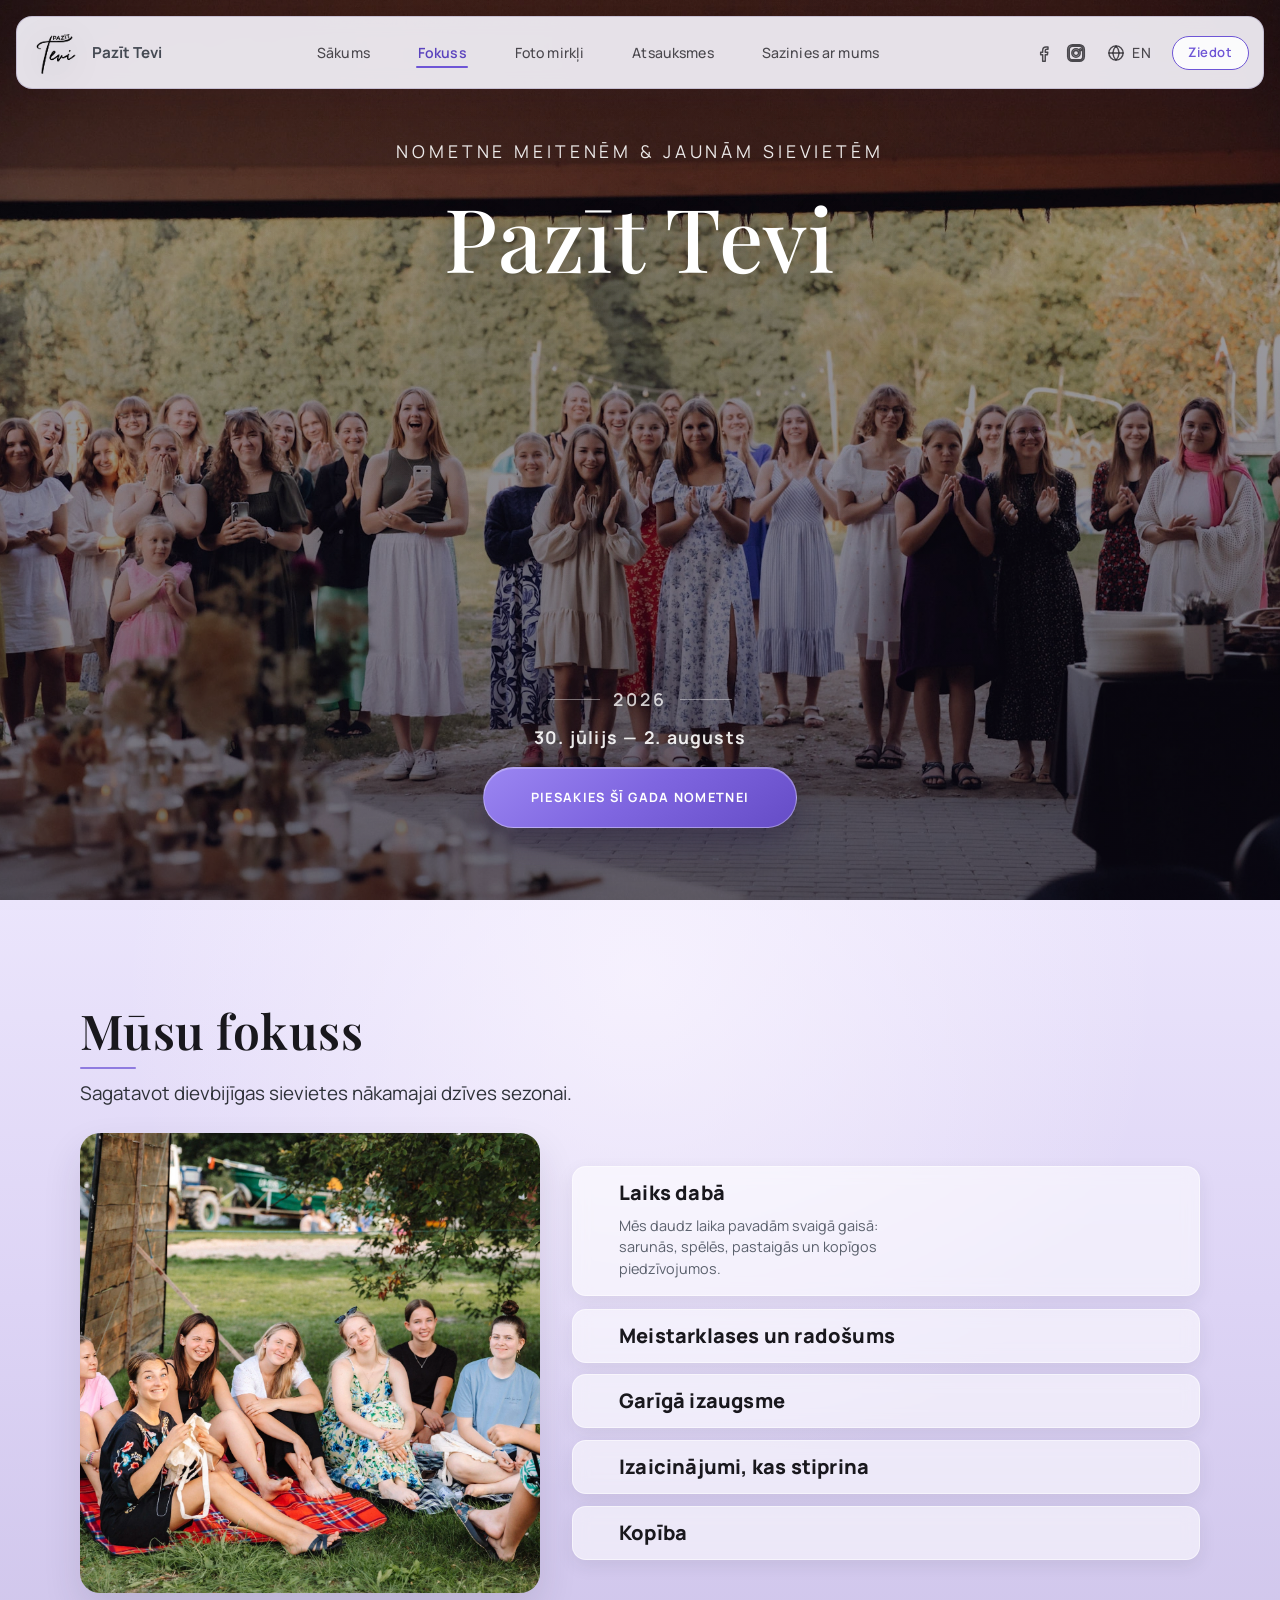
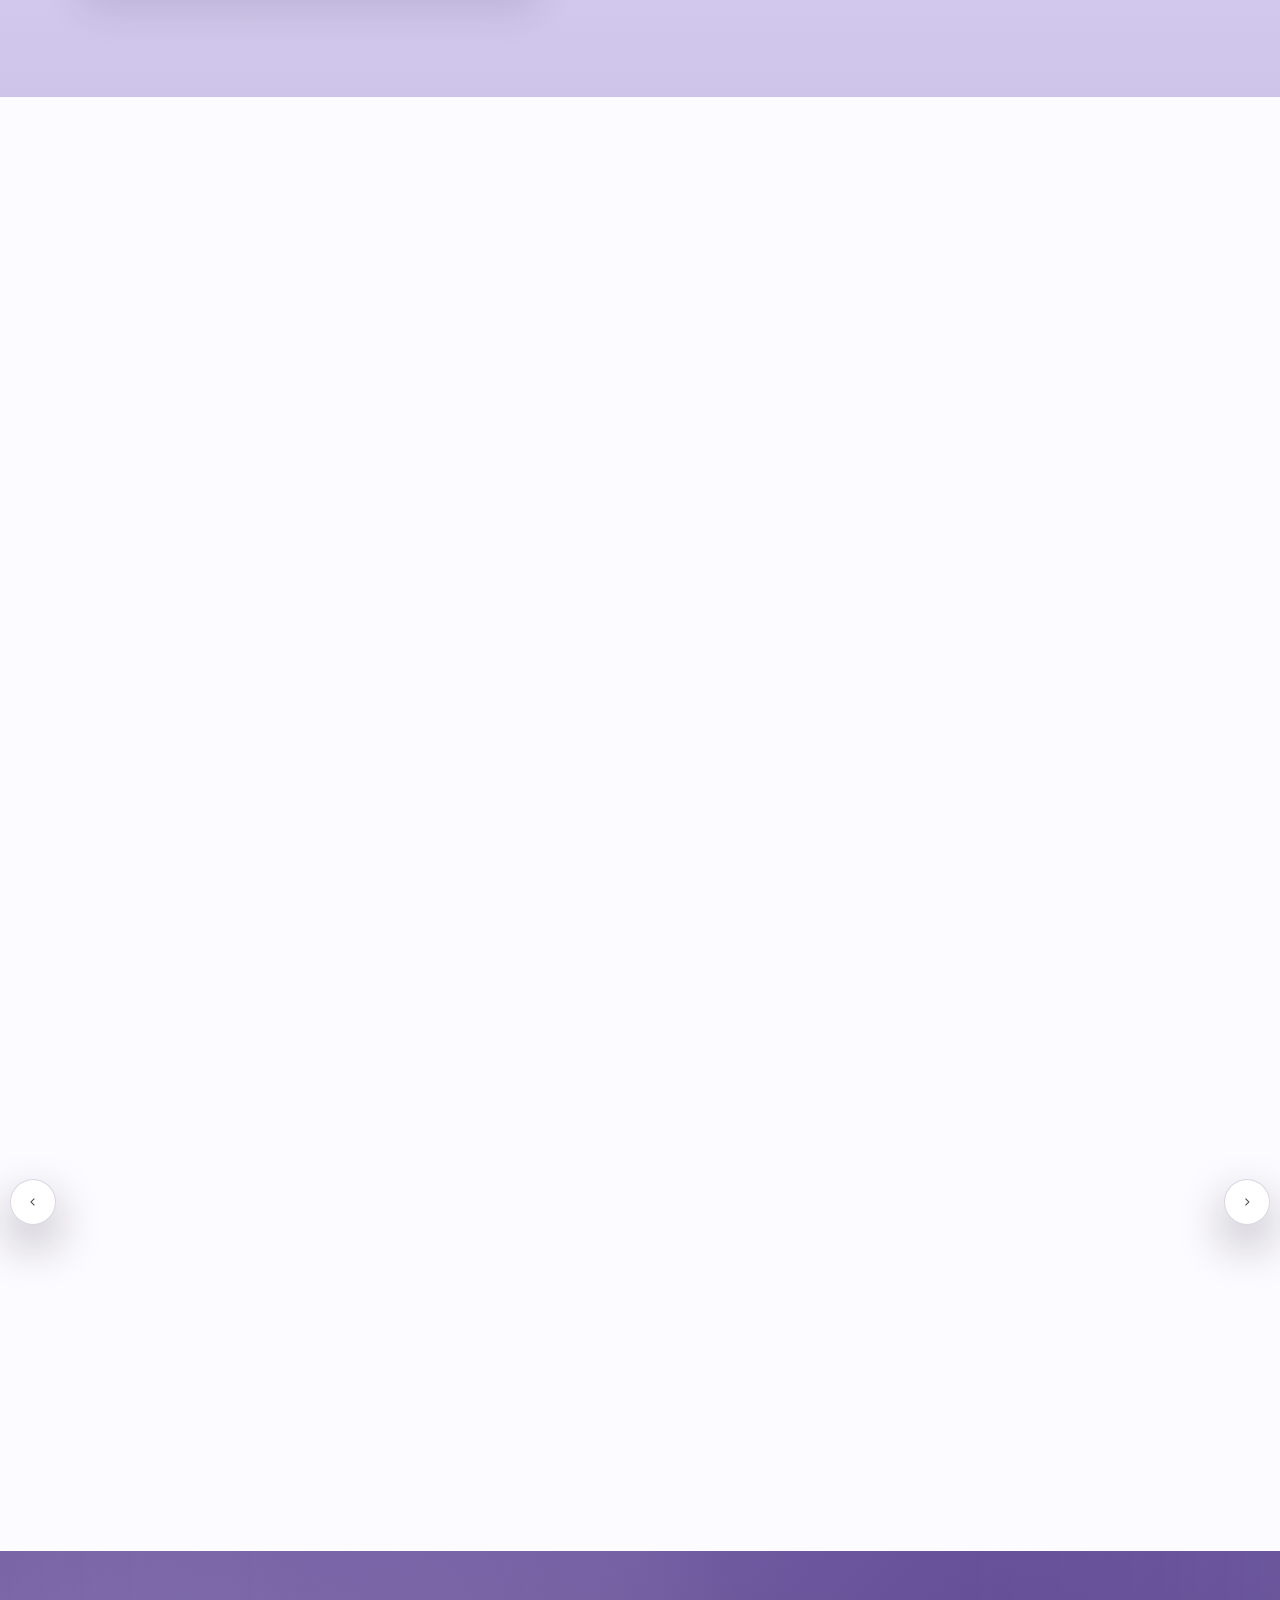
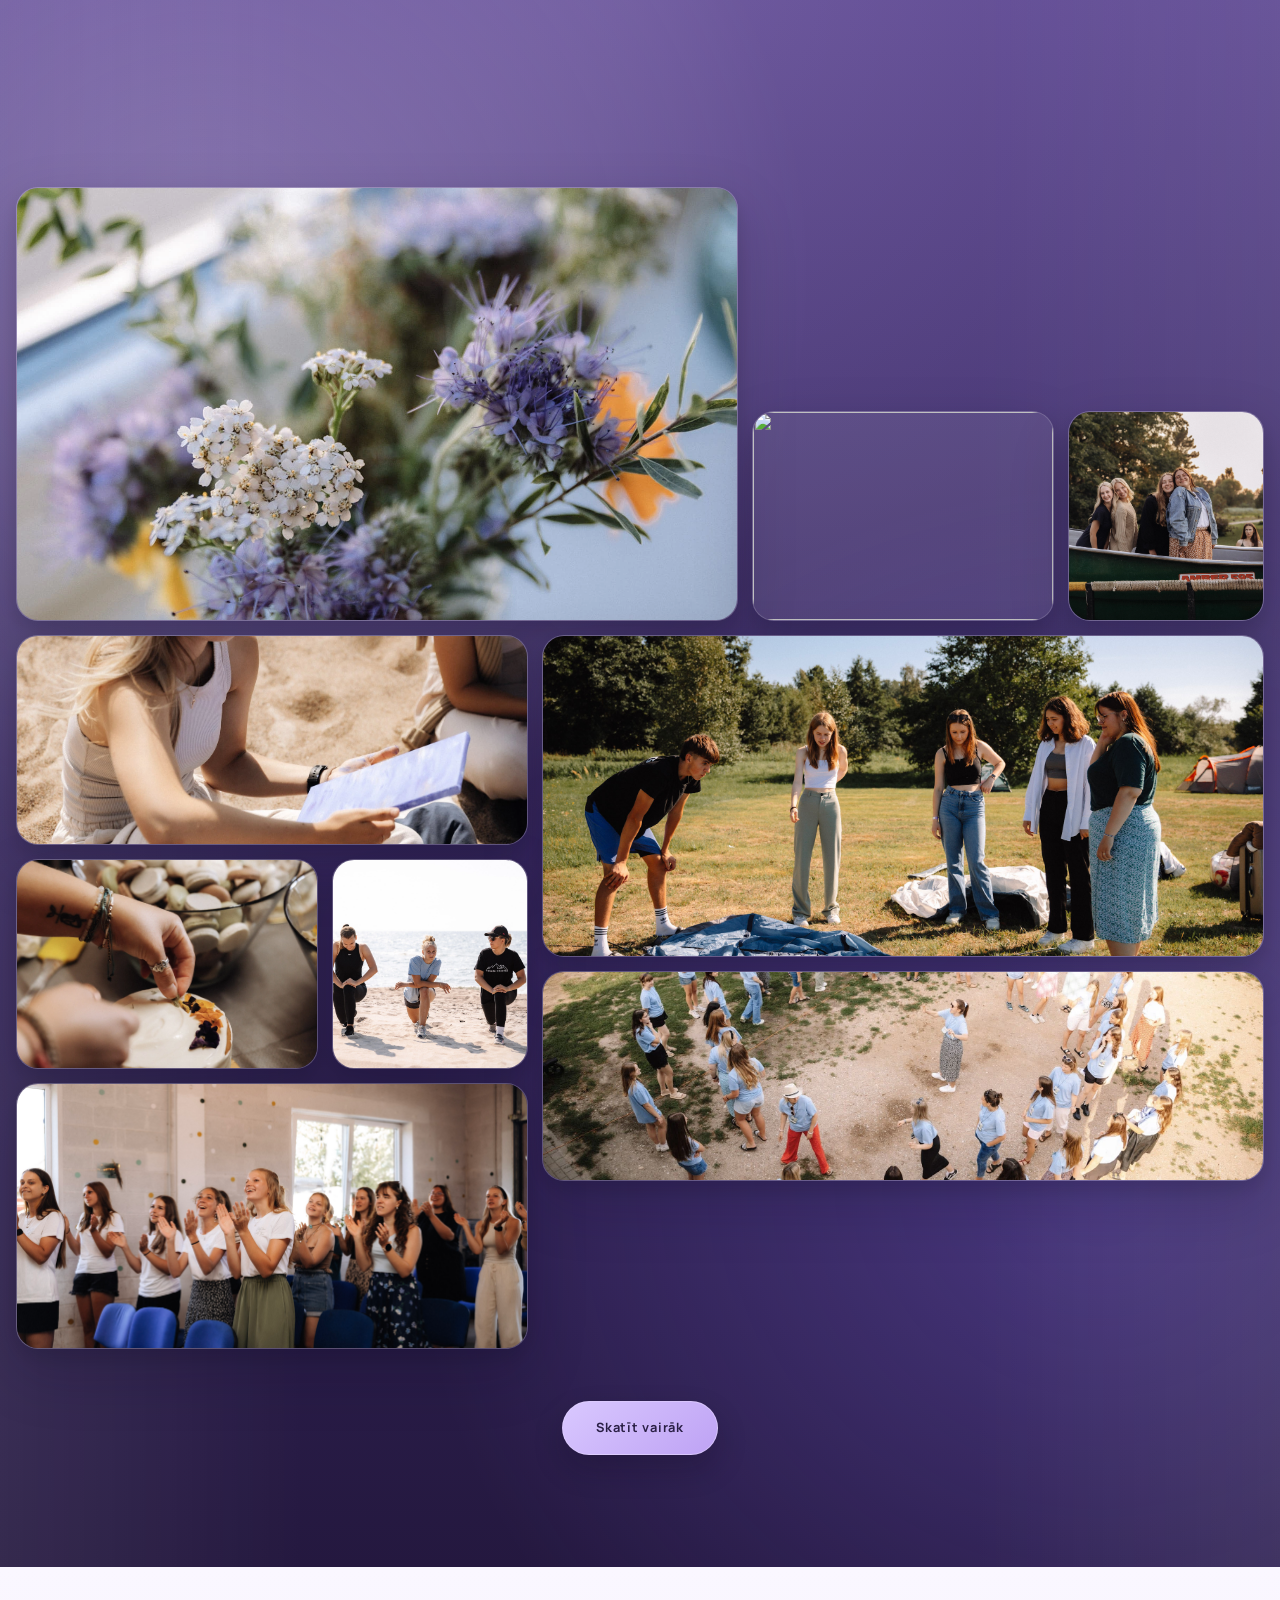
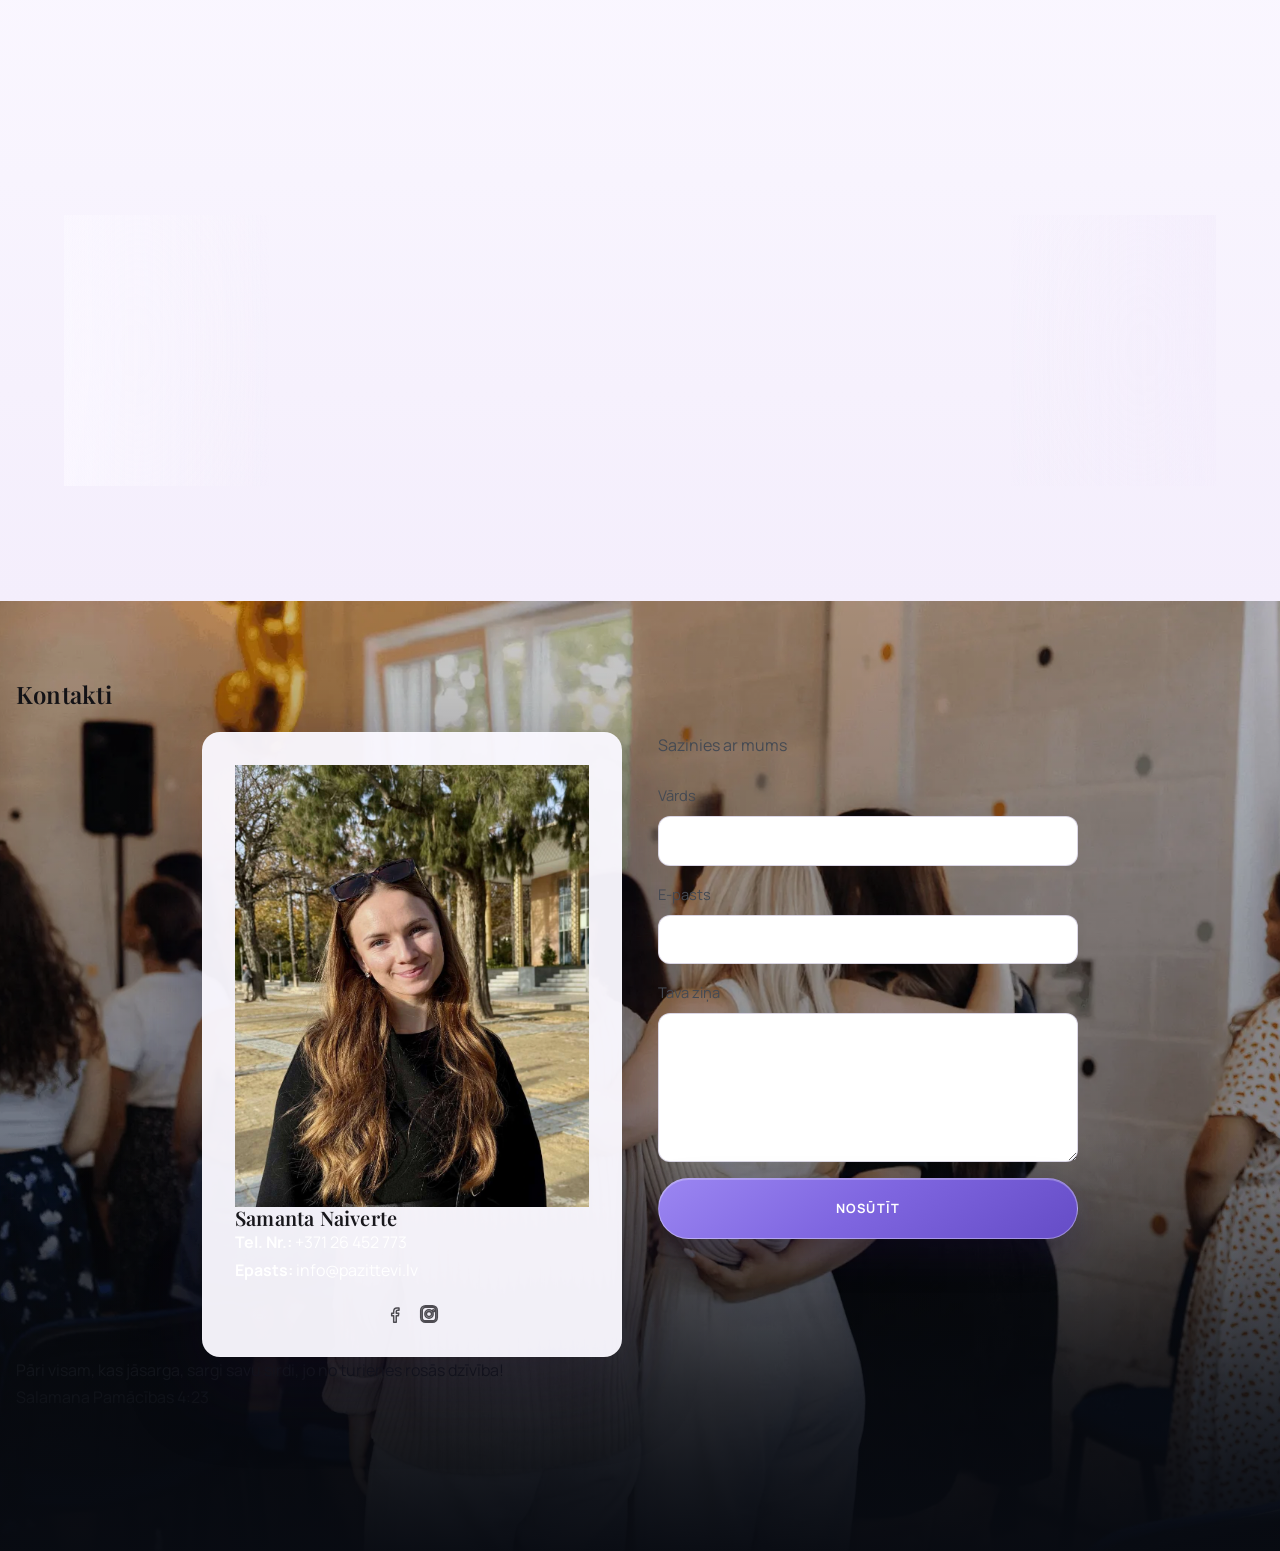
==== commit 0ccbb78e: "pēc broken" ====
--- a/public/index.html
+++ b/public/index.html
@@ -14,53 +14,53 @@
       rel="stylesheet"
     />
     <link rel="stylesheet" href="styles.css?v=2026-04-11-1" />
+    <link rel="preload" as="image" href="assets/vaditajas/marta.webp" />
+    <link rel="preload" as="image" href="assets/vaditajas/sabine.webp" />
+    <link rel="preload" as="image" href="assets/vaditajas/agate.webp" />
+    <link rel="preload" as="image" href="assets/vaditajas/samanta.webp" />
+    <link rel="preload" as="image" href="assets/vaditajas/ance.webp" />
+    <link rel="preload" as="image" href="assets/vaditajas/agnese.webp" />
+    <link rel="preload" as="image" href="assets/vaditajas/zanda.webp" />
+    <link rel="preload" as="image" href="assets/vaditajas/amanda.webp" />
+    <link rel="preload" as="image" href="assets/vaditajas/diana.webp" />
+    <link rel="preload" as="image" href="assets/vaditajas/karline.webp" />
+    <link rel="preload" as="image" href="assets/vaditajas/guna.webp" />
   </head>
   <body>
     <header class="hero" id="top">
       <div class="hero-overlay"></div>
-
-<head>
-  <meta charset="UTF-8" />
-  <meta name="viewport" content="width=device-width, initial-scale=1.0" />
-  <title data-i18n="meta.title">Pazīt Tevi | Meiteņu Nometne</title>
-  <link rel="icon" type="image/png" href="assets/Galerija/fav/favicon.png" />
-  <link rel="preconnect" href="https://fonts.googleapis.com" />
-  <link rel="preconnect" href="https://fonts.gstatic.com" crossorigin />
-  <link
-    href="https://fonts.googleapis.com/css2?family=Manrope:wght@400;500;600;700&family=Playfair+Display:wght@500;600;700&display=swap"
-    rel="stylesheet" />
-  <link rel="stylesheet" href="styles.css" />
-  <link rel="preload" as="image" href="assets/vaditajas/marta.webp" />
-  <link rel="preload" as="image" href="assets/vaditajas/sabine.webp" />
-  <link rel="preload" as="image" href="assets/vaditajas/agate.webp" />
-  <link rel="preload" as="image" href="assets/vaditajas/samanta.webp" />
-  <link rel="preload" as="image" href="assets/vaditajas/ance.webp" />
-  <link rel="preload" as="image" href="assets/vaditajas/agnese.webp" />
-  <link rel="preload" as="image" href="assets/vaditajas/zanda.webp" />
-  <link rel="preload" as="image" href="assets/vaditajas/amanda.webp" />
-  <link rel="preload" as="image" href="assets/vaditajas/diana.webp" />
-  <link rel="preload" as="image" href="assets/vaditajas/karline.webp" />
-  <link rel="preload" as="image" href="assets/vaditajas/guna.webp" />
-</head>
-
-<body>
-  <header class="hero" id="top">
-    <div class="hero-overlay"></div>
-
+      <nav class="top-nav" aria-label="Galvenā navigācija">
+        <a class="nav-logo" href="#top" aria-label="Pazīt Tevi sākumlapa">
+          <img class="logo-image" src="assets/Hero_page/logo.webp" alt="" />
+          <span class="logo-text" data-i18n="nav.logo">Pazīt Tevi</span>
+        </a>
+        <div class="main-nav-wrap">
+          <a href="#top" data-i18n="nav.home">Sākums</a>
+          <a href="#focus" data-i18n="nav.focus">Fokuss</a>
+          <a href="#gallery" data-i18n="nav.gallery">Foto mirkļi</a>
+          <a href="#testimonials" data-i18n="nav.testimonials">Atsauksmes</a>
+          <a href="#contact" data-i18n="nav.contact">Sazinies ar mums</a>
+        </div>
         <div class="top-nav-actions">
           <a class="social-icon" href="https://www.facebook.com/pazitsevi" target="_blank" rel="noreferrer" aria-label="Facebook">
             <svg viewBox="0 0 24 24" aria-hidden="true">
-              <path d="M17 3h-3a5 5 0 0 0-5 5v3H6v4h3v6h4v-6h3.2l.8-4H13V8a1 1 0 0 1 1-1h3V3z"></path>
+              <path d="M13.5 22v-8h2.6l.4-3h-3V9.1c0-.9.3-1.6 1.6-1.6h1.7V4.8c-.3 0-1.3-.1-2.4-.1-2.4 0-4 1.5-4 4.2V11H8v3h2.4v8h3.1Z" />
             </svg>
           </a>
-          <a class="social-icon" href="https://www.instagram.com/pazit.tevi?utm_source=ig_web_button_share_sheet&igsh=ZDNlZDc0MzIxNw==" target="_blank" rel="noreferrer" aria-label="Instagram">
+          <a
+            class="social-icon"
+            href="https://www.instagram.com/pazit.tevi?utm_source=ig_web_button_share_sheet&igsh=ZDNlZDc0MzIxNw=="
+            target="_blank"
+            rel="noreferrer"
+            aria-label="Instagram"
+          >
             <svg viewBox="0 0 24 24" aria-hidden="true">
-              <rect x="3" y="3" width="18" height="18" rx="5"></rect>
-              <circle cx="12" cy="12" r="4"></circle>
-              <path d="M17.5 6.5h.01"></path>
+              <path
+                d="M7.8 2h8.4A5.8 5.8 0 0 1 22 7.8v8.4a5.8 5.8 0 0 1-5.8 5.8H7.8A5.8 5.8 0 0 1 2 16.2V7.8A5.8 5.8 0 0 1 7.8 2Zm8.3 1.9H7.9a4 4 0 0 0-4 4v8.2a4 4 0 0 0 4 4h8.2a4 4 0 0 0 4-4V7.9a4 4 0 0 0-4-4ZM12 7a5 5 0 1 1 0 10 5 5 0 0 1 0-10Zm0 1.9a3.1 3.1 0 1 0 0 6.2 3.1 3.1 0 0 0 0-6.2Zm5.4-2a1.2 1.2 0 1 1 0 2.4 1.2 1.2 0 0 1 0-2.4Z"
+              />
             </svg>
           </a>
-          <button type="button" class="lang-toggle" aria-label="Switch language">
+          <button type="button" class="lang-toggle" aria-label="Switch to English">
             <span class="lang-toggle-icon" aria-hidden="true">
               <svg viewBox="0 0 24 24">
                 <circle cx="12" cy="12" r="9"></circle>
@@ -91,45 +91,19 @@
         <h1 data-i18n="hero.title">Pazīt Tevi</h1>
         <p class="hero-badge" data-i18n="hero.badge">2026</p>
         <p class="hero-caption" data-i18n="hero.caption">30. jūlijs — 2. augusts</p>
-        <a href="https://docs.google.com/forms/d/e/1FAIpQLSccI2GHdu2BFEukZKq_CNhr7xhRUPAUCy51gvwIo7NWw7q-Ww/viewform" target="_blank" rel="noreferrer" class="btn btn-hero" data-i18n="hero.cta">Piesakies šī gada nometnei</a>
-      </div>
-
-      <div class="top-nav-actions">
-        <a class="social-icon" href="https://www.facebook.com/pazitsevi" target="_blank" rel="noreferrer"
-          aria-label="Facebook">
-          <svg viewBox="0 0 24 24" aria-hidden="true">
-            <path
-              d="M13.5 22v-8h2.6l.4-3h-3V9.1c0-.9.3-1.6 1.6-1.6h1.7V4.8c-.3 0-1.3-.1-2.4-.1-2.4 0-4 1.5-4 4.2V11H8v3h2.4v8h3.1Z" />
-          </svg>
-        </a>
-        <a class="social-icon"
-          href="https://www.instagram.com/pazit.tevi?utm_source=ig_web_button_share_sheet&igsh=ZDNlZDc0MzIxNw=="
-          target="_blank" rel="noreferrer" aria-label="Instagram">
-          <svg viewBox="0 0 24 24" aria-hidden="true">
-            <path
-              d="M7.8 2h8.4A5.8 5.8 0 0 1 22 7.8v8.4a5.8 5.8 0 0 1-5.8 5.8H7.8A5.8 5.8 0 0 1 2 16.2V7.8A5.8 5.8 0 0 1 7.8 2Zm8.3 1.9H7.9a4 4 0 0 0-4 4v8.2a4 4 0 0 0 4 4h8.2a4 4 0 0 0 4-4V7.9a4 4 0 0 0-4-4ZM12 7a5 5 0 1 1 0 10 5 5 0 0 1 0-10Zm0 1.9a3.1 3.1 0 1 0 0 6.2 3.1 3.1 0 0 0 0-6.2Zm5.4-2a1.2 1.2 0 1 1 0 2.4 1.2 1.2 0 0 1 0-2.4Z" />
-          </svg>
-        </a>
-        <div class="lang-toggle" aria-label="Language switch">
-          <button type="button" class="lang-btn active" data-lang="lv">LV</button>
-          <button type="button" class="lang-btn" data-lang="en">EN</button>
-        </div>
-      </div>
-    </nav>
-
-    <div class="hero-content">
-      <p class="hero-kicker" data-i18n="hero.kicker">MEITEŅU NOMETNE</p>
-      <h1 data-i18n="hero.title">Pazīt Tevi</h1>
-      <p class="hero-badge" data-i18n="hero.badge">2026</p>
-      <p class="hero-caption" data-i18n="hero.caption">30. jūlijs — 2. augusts</p>
-      <a href="https://docs.google.com/forms/d/e/1FAIpQLSccI2GHdu2BFEukZKq_CNhr7xhRUPAUCy51gvwIo7NWw7q-Ww/viewform"
-        target="_blank" rel="noreferrer" class="btn btn-hero" data-i18n="hero.cta">Piesakies šī gada nometnei</a>
-    </div>
-  </header>
+        <a
+          href="https://docs.google.com/forms/d/e/1FAIpQLSccI2GHdu2BFEukZKq_CNhr7xhRUPAUCy51gvwIo7NWw7q-Ww/viewform"
+          target="_blank"
+          rel="noreferrer"
+          class="btn btn-hero"
+          data-i18n="hero.cta"
+        >Piesakies šī gada nometnei</a>
+      </div>
+    </header>
 
   <main>
     <section class="section-block focus-section" id="focus">
-      <div class="section-head center">
+      <div class="section-head">
         <h2 data-i18n="focus.title">Mūsu fokuss</h2>
         <p class="focus-subtitle" data-i18n="focus.subtitle">Sagatavot dievbijīgas sievietes nākamajai dzīves sezonai.
         </p>
@@ -193,23 +167,50 @@
             </div>
           </article>
         </div>
-        <div class="carousel-shell leaders-shell">
-          <div class="leaders-track" id="teamTrack" tabindex="0" aria-label="Vadītāju kartīšu karuselis">
-            <article class="leader-card"><img src="assets/vaditajas/marta.webp" alt="Marta" /><h3>MARTA</h3><p class="lead-strong">Nometnes izveidotāja, komandas vadītāja un darbu koordinatore</p><p>Man ļoti patīk kvalitatīvi pavadīts laiks ar cilvēkiem. Meiteņu nometne man ir svarīga, jo ticu, ka Dievs var īpaši darboties, kad nākam kopā un ļaujam Viņam piepildīt Savu gribu - celt gaismā, dziedināt, atjaunot, celt, iedrošināt.</p></article>
-            <article class="leader-card"><img src="assets/vaditajas/sabine.webp" alt="Sabine" /><h3>SABĪNE</h3><p class="lead-strong">Nometnes izveidotāja, programmas koordinatore un komandas lielākā iedrošinātāja</p><p>Esmu meita Kristīnei un vecākā māsa Ketlīnai. Meiteņu nometne man ir svarīga, jo vēlos, lai meitenes ierauga sevi Dieva acīm, notic Viņa patiesībai un dzīvo balstoties tajā un pieņem savu patieso identitāti. Tavs aicinātājs ir uzticams, Viņš būs arī darītājs!</p></article>
-            <article class="leader-card"><img src="assets/vaditajas/agate.webp" alt="Agate" /><h3>AGATE</h3><p class="lead-strong">Nometnes organizatore un grupiņas vadītāja</p><p>Esmu ģimenes cilvēks. Ļoti patīk dot un iepriecināt. Meiteņu nometne man ir svarīga, jo tas ir īpašs un nošķirts laiks, kur Dievs var darboties meiteņu sirdīs un dzīvēs, caur lekcijām vai induviduālām sarunām katra ikviena var saņemt tik daudz!</p></article>
-            <article class="leader-card"><img src="assets/vaditajas/samanta.webp" alt="Samanta" /><h3>SAMANTA</h3><p class="lead-strong">Nometnes organizatore, grupiņas vadītāja, atbildīga par nometnes dizainu</p><p>Meiteņu nometne man ir ļoti svarīga, jo esmu piedzīvojusi, kā Dievs ir mainījis manu sirdi un devis piedzīvot, cik liela svētība ir patiesi nodoties Viņam. Tāpēc man ir svarīgi, ka arī katra meitene to var piedzīvot un ieraudzīt sevī to skaistumu, ko Dievs mūsos katrā redz.</p></article>
-            <article class="leader-card"><img src="assets/vaditajas/ance.webp" alt="Ance" /><h3>ANCE</h3><p class="lead-strong">Rada svētku sajūtu un skaistumu apkārt nometnē</p><p>Man ir svarīgas un pamanu mazās detaļas. Meiteņu nometne man ir svarīga, jo man rūp, lai jaunas meitenes iepazītu Dievu un caur to atklātu savu identitāti, sievišķību un aicinājumu.
-           </p></article>
-            <article class="leader-card"><img src="assets/vaditajas/agnese.webp" alt="Agnese" /><h3>AGNESE</h3><p class="lead-strong">Atbildīga par nometnes kārtību un tīrību</p><p>Man patik parūpēties, lai visi justos labi. Meiteņu nometne man ir svarīga, jo tā ir vieta meitenēm, kur piedzīvot māsu sadraudzību, sapratni, piedzīvot cerību, piedošanu, un iespēju piedot citiem.</p></article>
-            <article class="leader-card"><img src="assets/vaditajas/zanda.webp" alt="Zanda" /><h3>ZANDA</h3><p class="lead-strong">Daudzpusīgums, grupiņas vadītāja, slavēšanas komandā un meistarklases vadītāja šī gada nometnē</p><p>Meiteņu nometne man ir svarīga, jo pasaule ir diezgan skarba vieta, kurā, manuprāt, ir labi, ka meitenes iegūst kādu “virzienu karti” savai vērtībai, nozīmībai un brīnišķīgumam Dieva acīs.</p></article>
-            <article class="leader-card"><img src="assets/vaditajas/amanda.webp" alt="Amanda" /><h3>AMANDA</h3><p class="lead-strong">Sportisko aktivitāšu un grupiņas vadītāja</p><p>Mani interesē viss par un ap veselīgu dzīvesveidu. Meiteņu nometne man ir īpaši svarīga, jo redzu, cik daudz tajā var mācīties, dzirdēt un no jauna atklāt patiesības, ko Bībele māca par sievieti.</p></article>
-            <article class="leader-card"><img src="assets/vaditajas/diana.webp" alt="Diāna" /><h3>DIĀNA</h3><p class="lead-strong">Grupiņas vadītāja</p><p>Esmu sieva vienam,mamma četriem un Dieva mīļā meita. Ikdienā nodarbojas ar "viesuļvētras" koordinēšanu. Meiteņu nometne man ir svarīga,jo tā ir iespēja kalpojot citām,augt pašai. Esmu pārliecināta,ka sievietēm ir ļoti svarīga kopiena, kurā justies sadzirdētai,saprastai un apmīļotai.</p></article>
-            <article class="leader-card"><img src="assets/vaditajas/karline.webp" alt="Karlīne" /><h3>KARLĪNE</h3><p class="lead-strong">Grupiņas vadītāja</p><p>Manu sirdi īpaši silda skaisti saulrieti un cilvēku smiekli. Meiteņu nometne man ir svarīga, jo tā palīdz meitenēm piedzīvot Dieva mīlestību, noticēt tai un iemācīties pieņemt sevi tādas, kādas Dievs viņas ir radījis.</p></article>
-            <article class="leader-card"><img src="assets/vaditajas/guna.webp" alt="Guna" /><h3>GUNA</h3><p class="lead-strong"> Rada skaistumu nometnē un grupiņas vadītāja</p><p>Man ir svarīgi būt mierā gan ar sevi, gan ar apkārtējiem cilvēkiem. Ļoti patīk iziet pastaigāties un baudīt Dieva radīto skaistumu mums apkārt. Meiteņu nometne man ir svarīga, jo tā dod iespēju meitenēm iepazīt Dieva mīlestību, atklāt savu sievišķību un piedzīvot svētības no citu sieviešu liecībām.</p></article>
-          </div>
-        </div>
-      </section>
+      </div>
+    </section>
+
+    <section class="section-block about-section split" id="about">
+      <div class="about-text">
+        <p class="section-tag" data-i18n="about.tag">Par mums</p>
+        <h2 data-i18n="about.title">Pazīt Tevi komanda</h2>
+        <p data-i18n="about.copy">
+          <span class="about-lead">PAZĪT TEVI ir kristīga nometne sievietēm vecumā no 15 līdz 25 gadiem.</span>
+          <span class="about-paragraph about-paragraph-highlight">Mūsu komandā apvienojušās sievietes dažādos vecumos, dzīves sezonās, no dažādām pilsētām un draudzēm, kuras vieno mīlestība uz Jēzu un kopīgs mērķis - sagatavot dievbijīgas sievietes nākamajam dzīves posmam.</span>
+          <span class="about-paragraph">2022. gada sākumā Dievs īpaši uzrunāja Martu un Sabīni, katrai atsevišķi liekot sirdī vienu domu - nometni meitenēm. Lūdzot un meklējot Dieva vadību, tika sperti pirmie soļi nometnes virzienā. Dievs katrai nometnei ir sagatavojis un devis īsto komandu, lektorus un visu vajadzīgo nodrošinājumu!</span>
+        </p>
+      </div>
+      <img class="about-image" src="assets/vaditajas/komanda.webp" alt="Nometnes dalībnieces" data-i18n-attr="alt:about.imageAlt" />
+    </section>
+
+    <section class="section-block leaders-section" id="team">
+      <div class="section-head center">
+        <p class="section-tag" data-i18n="team.tag">Vadītājas</p>
+        <h2 data-i18n="team.title">Iepazīsti mūsu komandu</h2>
+        <p class="team-subtitle" data-i18n="team.subtitle">Komanda, kas ar prieku kalpo un rada vidi, kur meitenes var augt</p>
+      </div>
+      <div class="carousel-shell leaders-shell">
+        <button type="button" class="carousel-btn side-btn side-left" id="teamPrev" aria-label="Iepriekšējās kartītes" data-i18n-attr="aria-label:team.prevAria">
+          &#8249;
+        </button>
+        <div class="leaders-track" id="teamTrack" tabindex="0" aria-label="Vadītāju kartīšu karuselis">
+          <article class="leader-card"><img src="assets/vaditajas/marta.webp" alt="Marta" /><h3>MARTA</h3><p class="lead-strong">Nometnes izveidotāja, komandas vadītāja un darbu koordinatore</p><p>Man ļoti patīk kvalitatīvi pavadīts laiks ar cilvēkiem. Meiteņu nometne man ir svarīga, jo ticu, ka Dievs var īpaši darboties, kad nākam kopā un ļaujam Viņam piepildīt Savu gribu - celt gaismā, dziedināt, atjaunot, celt, iedrošināt.</p></article>
+          <article class="leader-card"><img src="assets/vaditajas/sabine.webp" alt="Sabine" /><h3>SABĪNE</h3><p class="lead-strong">Nometnes izveidotāja, programmas koordinatore un komandas lielākā iedrošinātāja</p><p>Esmu meita Kristīnei un vecākā māsa Ketlīnai. Meiteņu nometne man ir svarīga, jo vēlos, lai meitenes ierauga sevi Dieva acīm, notic Viņa patiesībai un dzīvo balstoties tajā un pieņem savu patieso identitāti. Tavs aicinātājs ir uzticams, Viņš būs arī darītājs!</p></article>
+          <article class="leader-card"><img src="assets/vaditajas/agate.webp" alt="Agate" /><h3>AGATE</h3><p class="lead-strong">Nometnes organizatore un grupiņas vadītāja</p><p>Esmu ģimenes cilvēks. Ļoti patīk dot un iepriecināt. Meiteņu nometne man ir svarīga, jo tas ir īpašs un nošķirts laiks, kur Dievs var darboties meiteņu sirdīs un dzīvēs, caur lekcijām vai induviduālām sarunām katra ikviena var saņemt tik daudz!</p></article>
+          <article class="leader-card"><img src="assets/vaditajas/samanta.webp" alt="Samanta" /><h3>SAMANTA</h3><p class="lead-strong">Nometnes organizatore, grupiņas vadītāja, atbildīga par nometnes dizainu</p><p>Meiteņu nometne man ir ļoti svarīga, jo esmu piedzīvojusi, kā Dievs ir mainījis manu sirdi un devis piedzīvot, cik liela svētība ir patiesi nodoties Viņam. Tāpēc man ir svarīgi, ka arī katra meitene to var piedzīvot un ieraudzīt sevī to skaistumu, ko Dievs mūsos katrā redz.</p></article>
+          <article class="leader-card"><img src="assets/vaditajas/ance.webp" alt="Ance" /><h3>ANCE</h3><p class="lead-strong">Rada svētku sajūtu un skaistumu apkārt nometnē</p><p>Man ir svarīgas un pamanu mazās detaļas. Meiteņu nometne man ir svarīga, jo man rūp, lai jaunas meitenes iepazītu Dievu un caur to atklātu savu identitāti, sievišķību un aicinājumu.</p></article>
+          <article class="leader-card"><img src="assets/vaditajas/agnese.webp" alt="Agnese" /><h3>AGNESE</h3><p class="lead-strong">Atbildīga par nometnes kārtību un tīrību</p><p>Man patik parūpēties, lai visi justos labi. Meiteņu nometne man ir svarīga, jo tā ir vieta meitenēm, kur piedzīvot māsu sadraudzību, sapratni, piedzīvot cerību, piedošanu, un iespēju piedot citiem.</p></article>
+          <article class="leader-card"><img src="assets/vaditajas/zanda.webp" alt="Zanda" /><h3>ZANDA</h3><p class="lead-strong">Daudzpusīgums, grupiņas vadītāja, slavēšanas komandā un meistarklases vadītāja šī gada nometnē</p><p>Meiteņu nometne man ir svarīga, jo pasaule ir diezgan skarba vieta, kurā, manuprāt, ir labi, ka meitenes iegūst kādu “virzienu karti” savai vērtībai, nozīmībai un brīnišķīgumam Dieva acīs.</p></article>
+          <article class="leader-card"><img src="assets/vaditajas/amanda.webp" alt="Amanda" /><h3>AMANDA</h3><p class="lead-strong">Sportisko aktivitāšu un grupiņas vadītāja</p><p>Mani interesē viss par un ap veselīgu dzīvesveidu. Meiteņu nometne man ir īpaši svarīga, jo redzu, cik daudz tajā var mācīties, dzirdēt un no jauna atklāt patiesības, ko Bībele māca par sievieti.</p></article>
+          <article class="leader-card"><img src="assets/vaditajas/diana.webp" alt="Diāna" /><h3>DIĀNA</h3><p class="lead-strong">Grupiņas vadītāja</p><p>Esmu sieva vienam,mamma četriem un Dieva mīļā meita. Ikdienā nodarbojas ar "viesuļvētras" koordinēšanu. Meiteņu nometne man ir svarīga,jo tā ir iespēja kalpojot citām,augt pašai. Esmu pārliecināta,ka sievietēm ir ļoti svarīga kopiena, kurā justies sadzirdētai,saprastai un apmīļotai.</p></article>
+          <article class="leader-card"><img src="assets/vaditajas/karline.webp" alt="Karlīne" /><h3>KARLĪNE</h3><p class="lead-strong">Grupiņas vadītāja</p><p>Manu sirdi īpaši silda skaisti saulrieti un cilvēku smiekli. Meiteņu nometne man ir svarīga, jo tā palīdz meitenēm piedzīvot Dieva mīlestību, noticēt tai un iemācīties pieņemt sevi tādas, kādas Dievs viņas ir radījis.</p></article>
+          <article class="leader-card"><img src="assets/vaditajas/guna.webp" alt="Guna" /><h3>GUNA</h3><p class="lead-strong">Rada skaistumu nometnē un grupiņas vadītāja</p><p>Man ir svarīgi būt mierā gan ar sevi, gan ar apkārtējiem cilvēkiem. Ļoti patīk iziet pastaigāties un baudīt Dieva radīto skaistumu mums apkārt. Meiteņu nometne man ir svarīga, jo tā dod iespēju meitenēm iepazīt Dieva mīlestību, atklāt savu sievišķību un piedzīvot svētības no citu sieviešu liecībām.</p></article>
+        </div>
+        <button type="button" class="carousel-btn side-btn side-right" id="teamNext" aria-label="Nākamās kartītes" data-i18n-attr="aria-label:team.nextAria">
+          &#8250;
+        </button>
+      </div>
+    </section>
 
       <section class="section-block gallery-section" id="gallery">
         <div class="section-head center">
